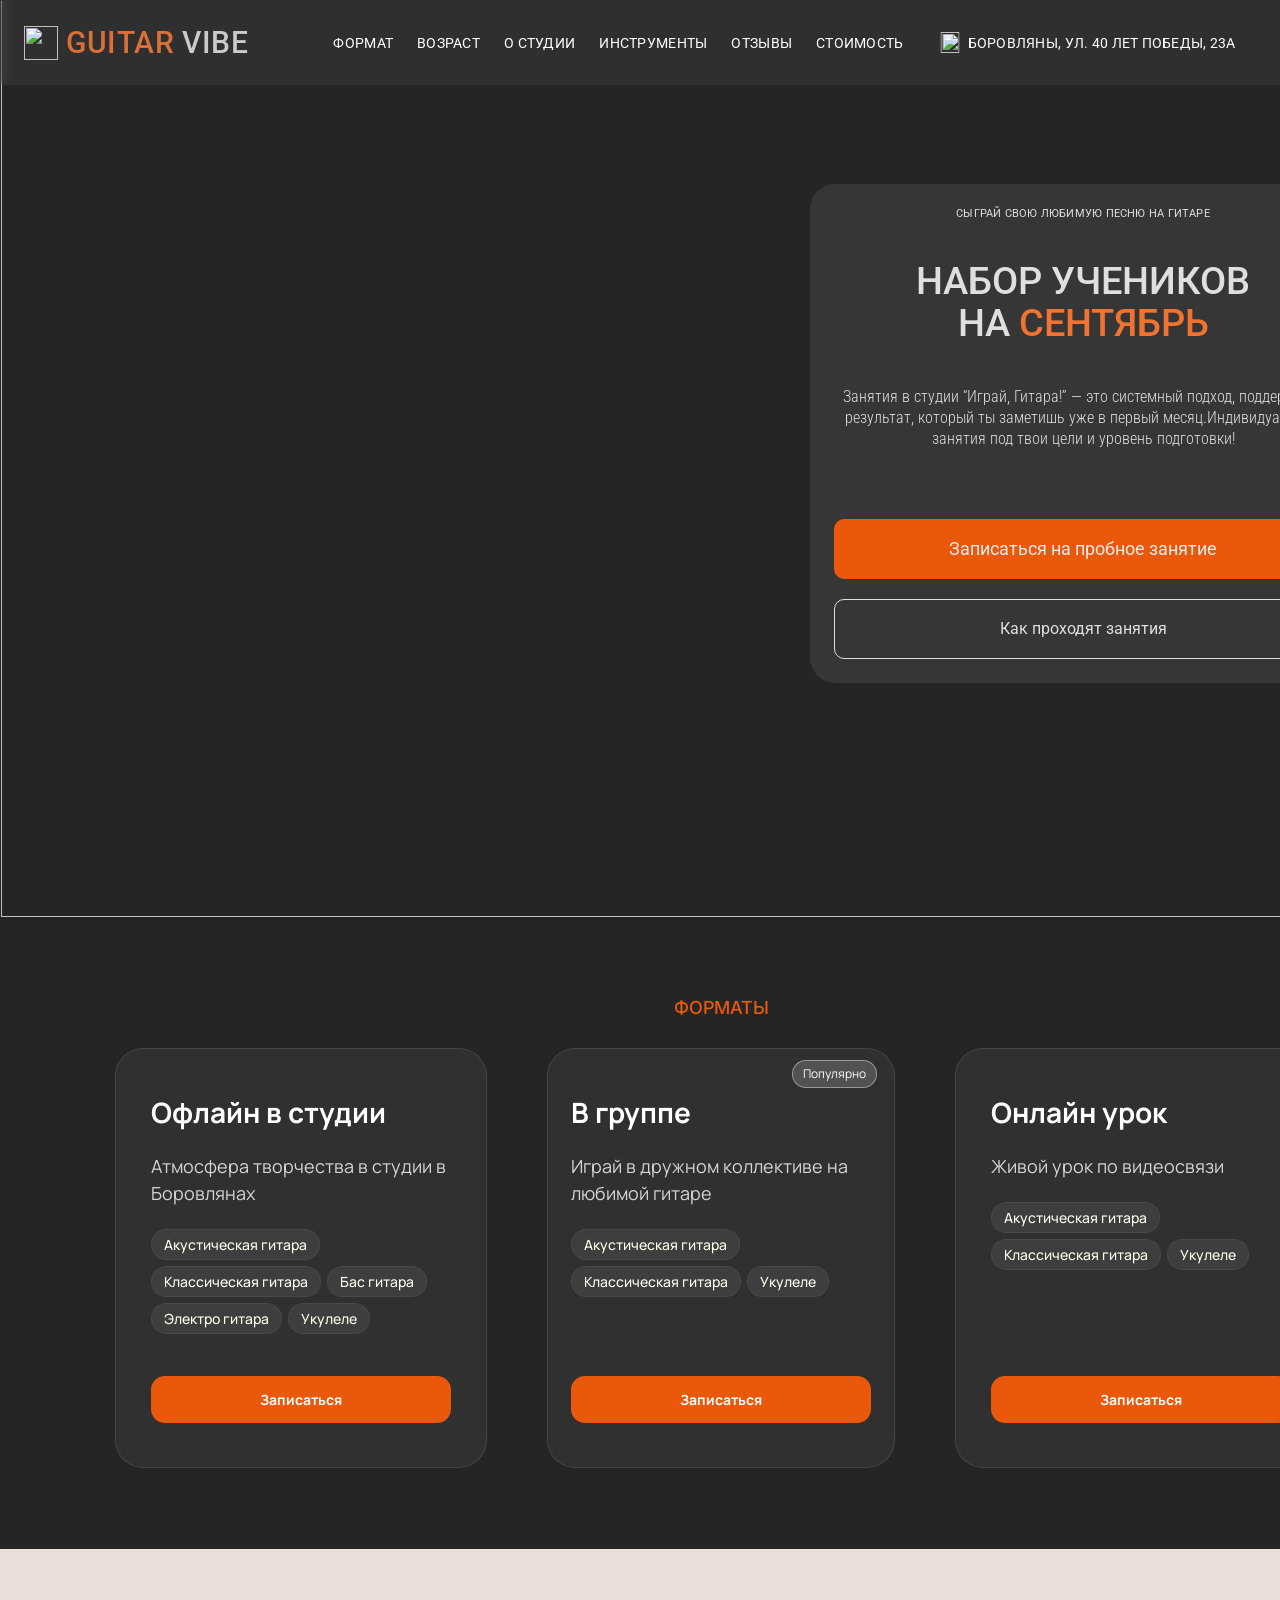
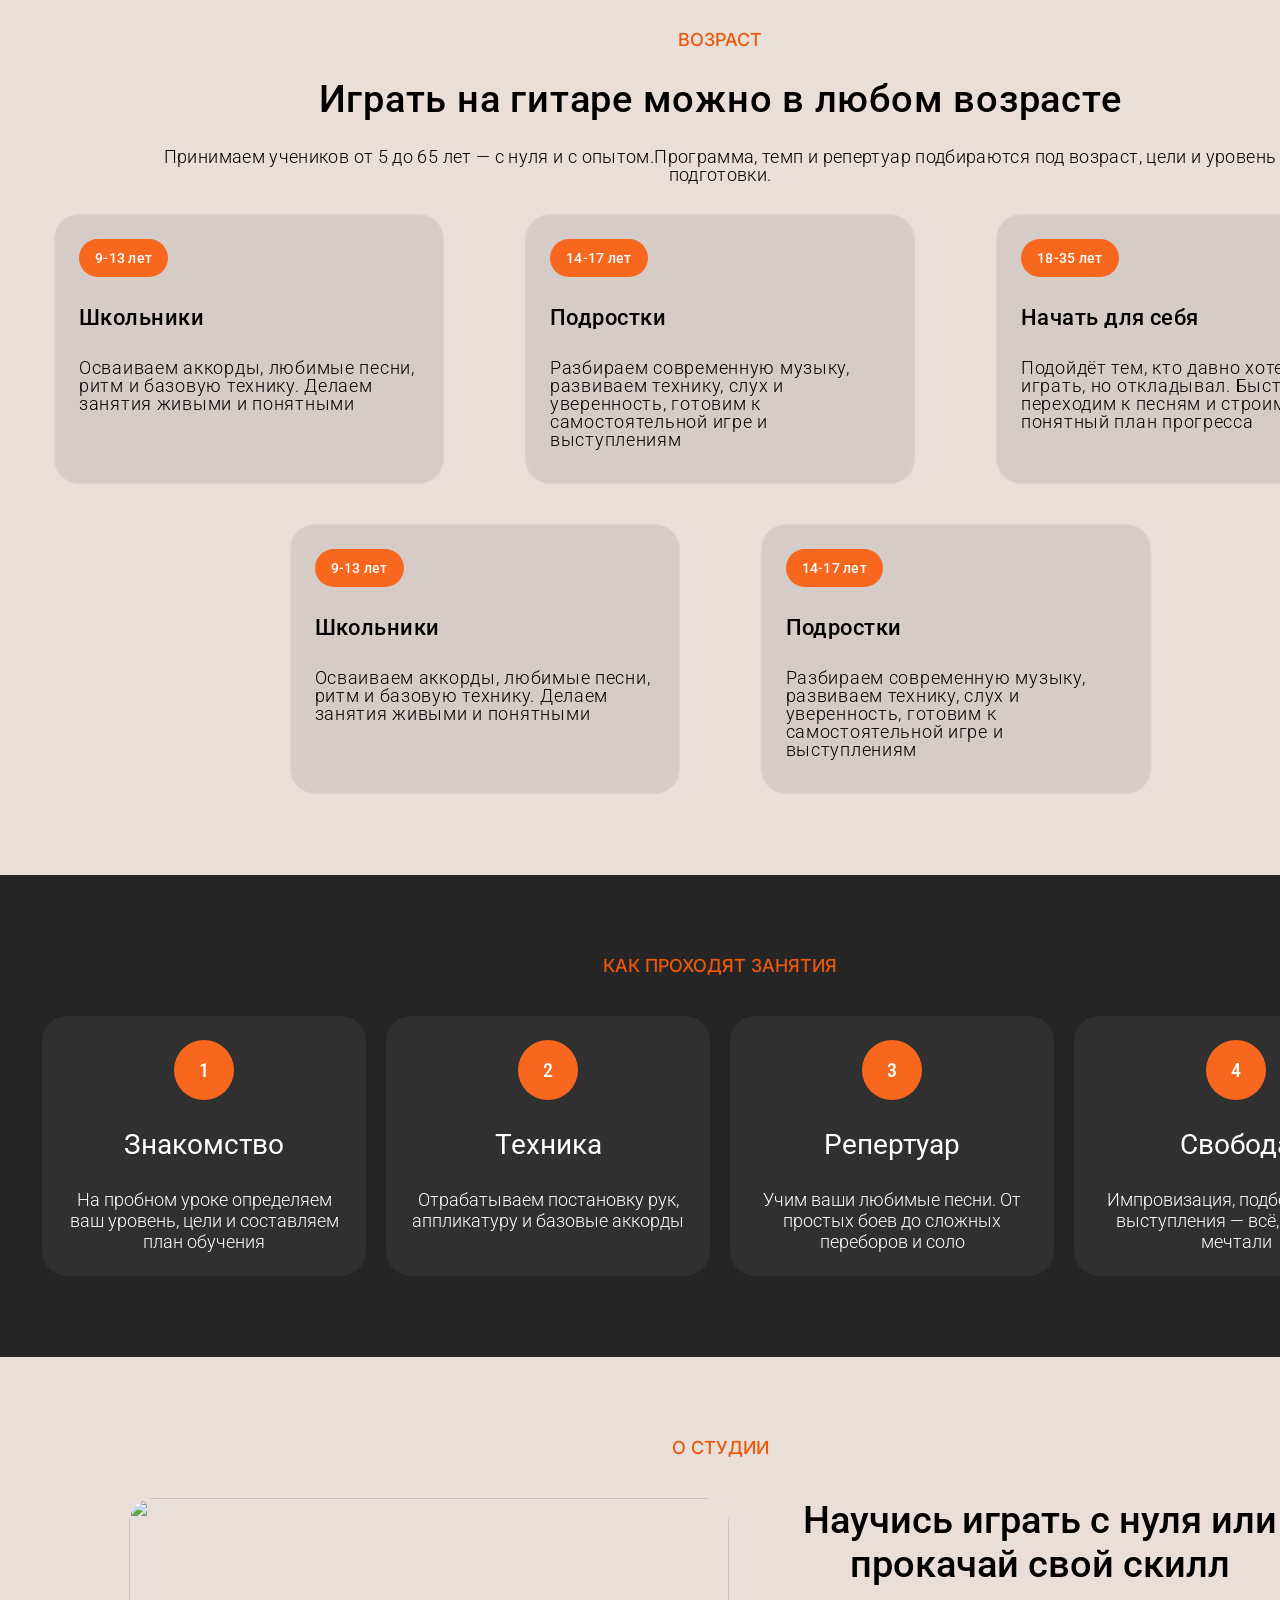
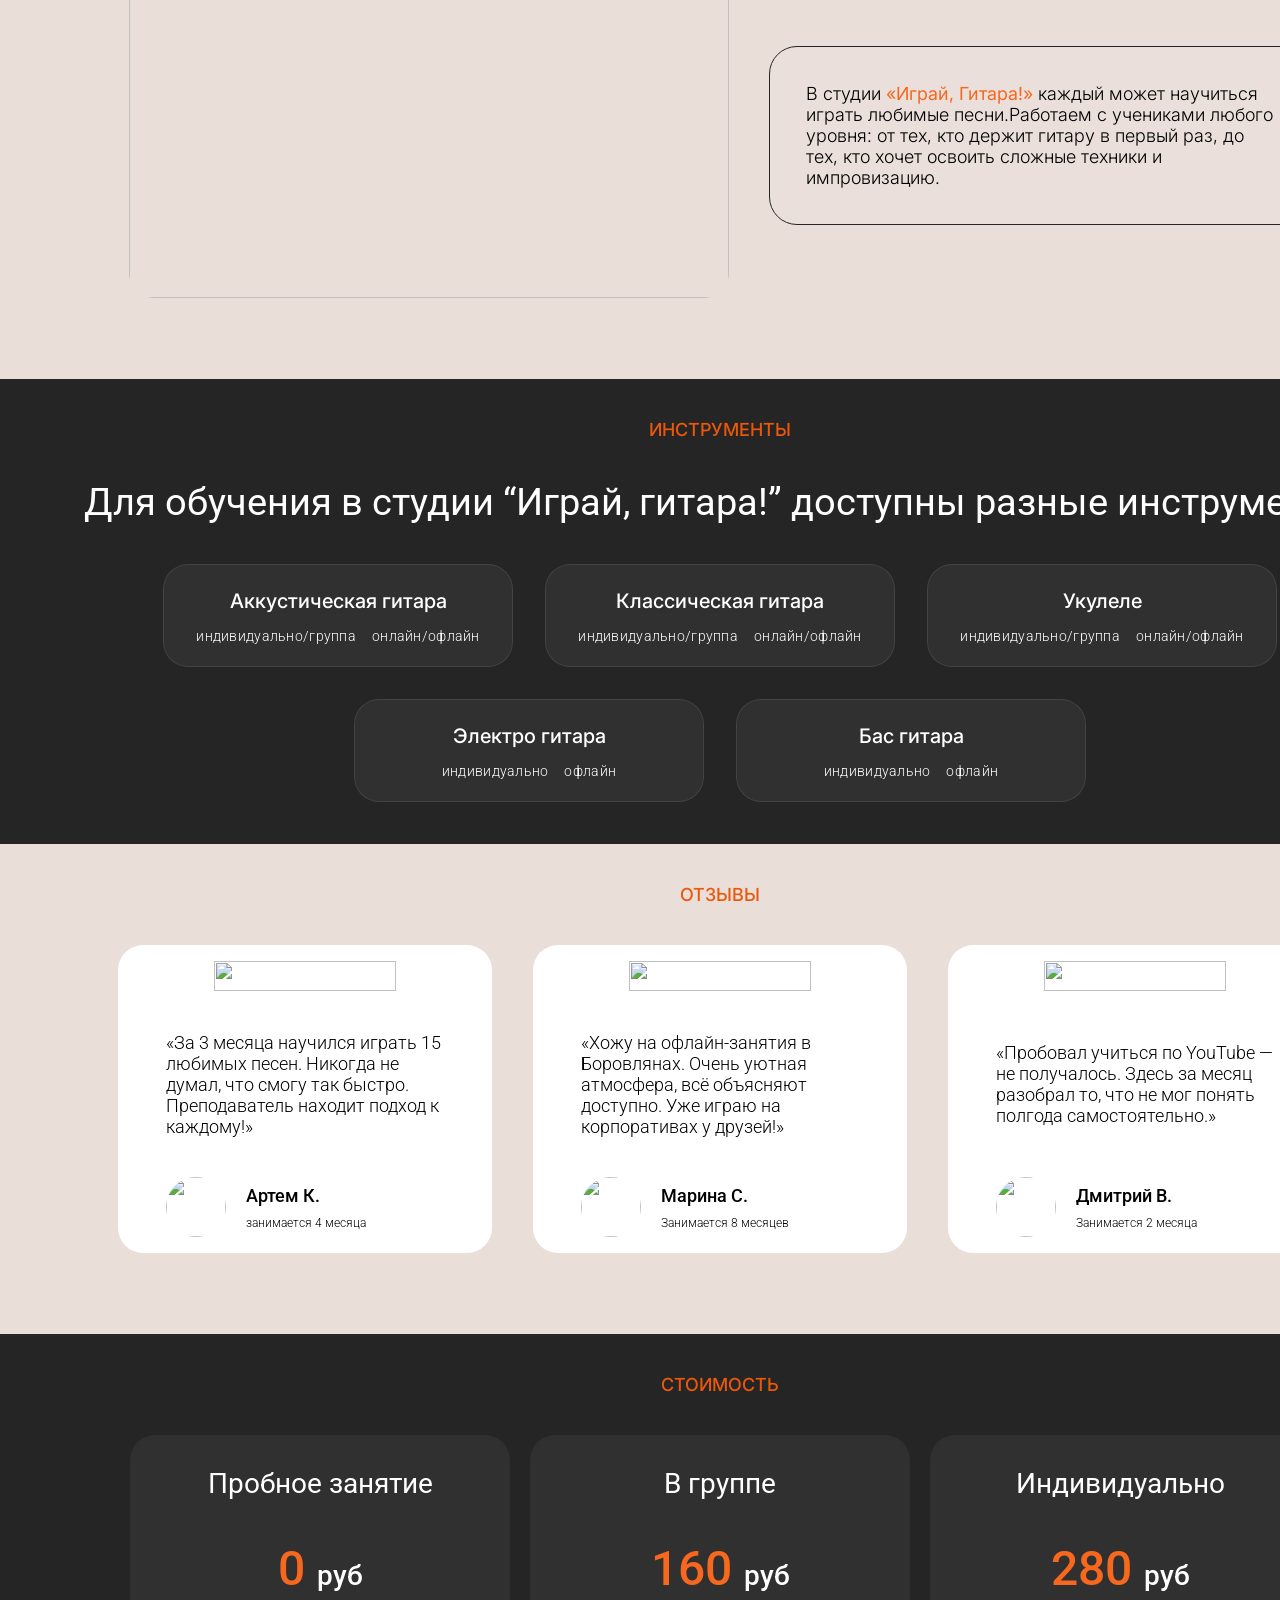
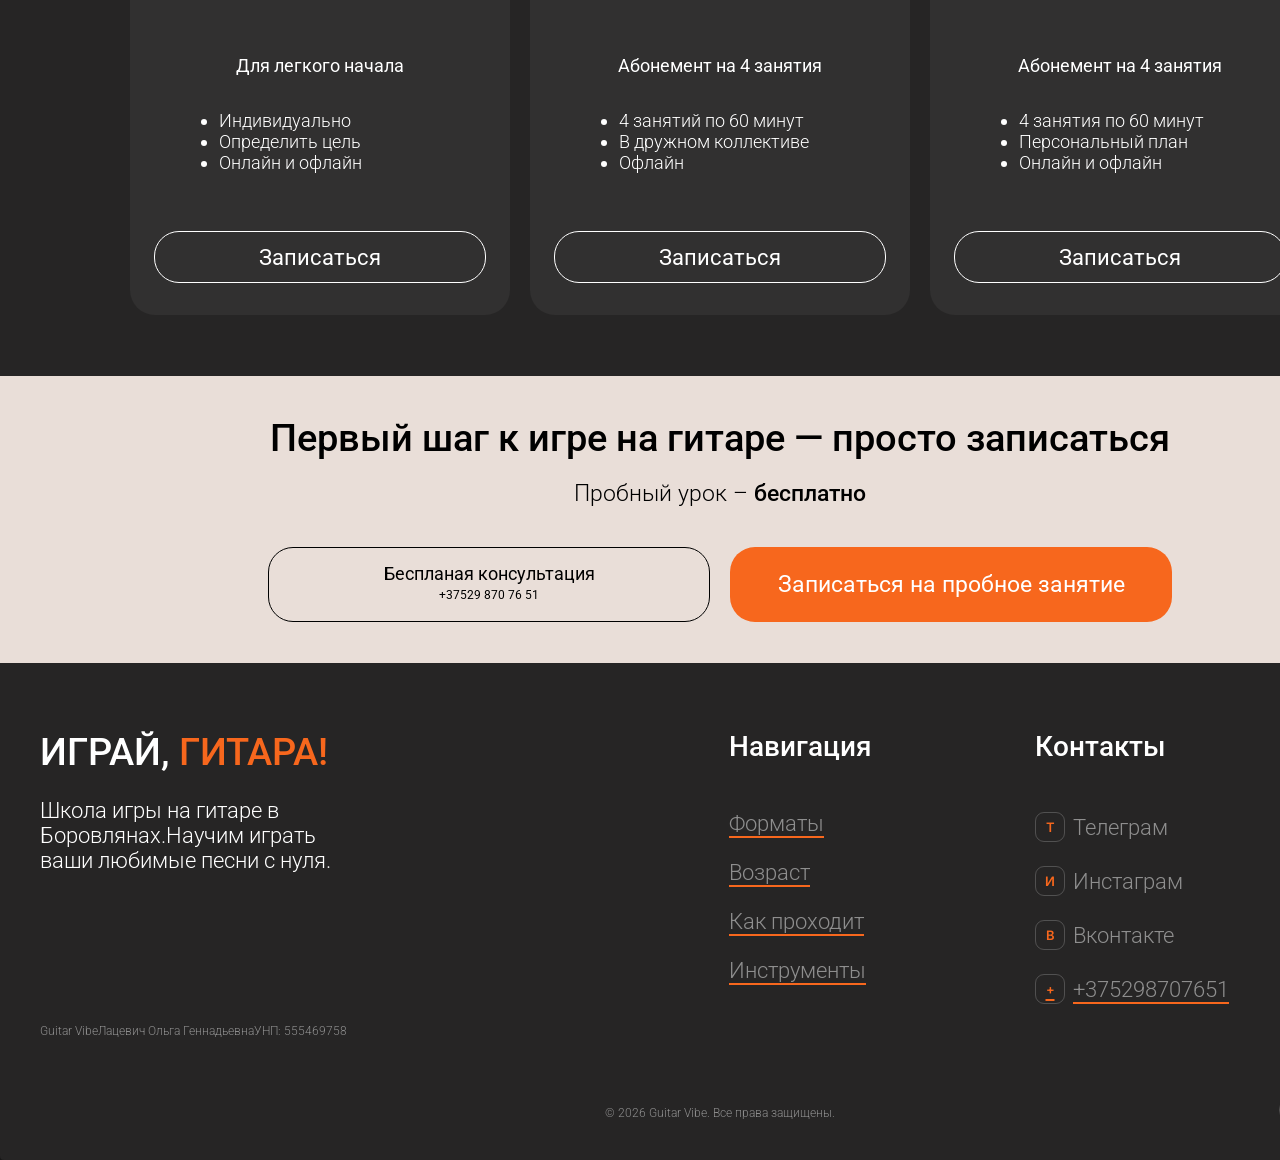
==== vibe-studio-figma-exact.html @ 1967360e "Polish footer links and group price spacing" ====
<!doctype html>
<html lang="ru">
<head>
<meta charset="utf-8">
<meta name="viewport" content="width=device-width, initial-scale=1, viewport-fit=cover">
<title>Guitar Vibe</title>
<link rel="icon" type="image/png" href="[data-uri]">
<link rel="preconnect" href="https://fonts.googleapis.com">
<link rel="preconnect" href="https://fonts.gstatic.com" crossorigin>
<link href="https://fonts.googleapis.com/css2?family=Inter:wght@300;400;500&family=Manrope:wght@400;500;600;700&family=Roboto+Condensed:wght@300;400;500&family=Roboto:wght@200;300;400;500;600&display=swap" rel="stylesheet">
<link rel="stylesheet" href="admin.css?v=20260815-3">
<style>
:root{--orange:#f7671d;--orange2:#ea580c;--dark:#262525;--card:#313030;--paper:#e9ded8;--muted:#8e8e8e;--ink:#000}
*{box-sizing:border-box}
html{scroll-behavior:smooth}
body{margin:0;background:#171717;color:#fff;font-family:Roboto,Arial,sans-serif;overflow-x:hidden}
button,input,select,textarea{font:inherit}
button{cursor:pointer}
a{color:inherit}
.site-header{position:fixed;z-index:1000;top:0;left:50%;width:min(1440px,100%);height:109px;transform:translateX(-50%);transition:transform .28s ease,background .28s ease;backdrop-filter:blur(5.95px);-webkit-backdrop-filter:blur(5.95px);background:rgba(38,37,37,.42)}
.site-header.is-hidden{transform:translate(-50%,-112%)}
.header-inner{height:109px;padding:20px 24px;display:flex;align-items:center;justify-content:space-between}
.brand-wrap{display:flex;align-items:center;flex:0 0 auto}
.header-logo{width:69px;height:69px;object-fit:cover;display:block}
.brand{font:500 30px/1 Roboto,sans-serif;letter-spacing:.6px;text-transform:uppercase;white-space:nowrap;color:#cdcdcd}
.brand .accent{color:#da7038}
.nav{display:flex;gap:24px;align-items:center;font:400 14px/1 Roboto,sans-serif;letter-spacing:.28px;text-transform:uppercase;white-space:nowrap}
.nav a{text-decoration:none;position:relative;padding:8px 0}
.nav a::after{content:"";position:absolute;left:0;bottom:1px;width:0;height:1px;background:var(--orange);transition:width .2s ease}
.nav a:hover::after{width:100%}
.addr{width:282px;height:45px;display:flex;gap:8px;align-items:center;color:#fdfdfd;flex:0 0 auto;transform:translateX(clamp(-40%,calc(591.5px - 50vw),0px))}
.addr img{width:19px;height:21.681px}
.addr-text{font:400 14px/1 Roboto,sans-serif;letter-spacing:.28px;text-transform:uppercase;line-height:1;white-space:nowrap}
.desktop-stage{position:relative;width:1440px;height:5756px;margin:0 auto;background:var(--dark);overflow:hidden;border-radius:4px}
.hero-image{position:absolute;left:1px;top:-43px;width:1440px;height:960px;object-fit:cover}
.hero-card{position:absolute;left:810px;top:184px;width:546px;height:499px;padding:24px;border-radius:25px;background:rgba(61,61,61,.77);backdrop-filter:blur(6.95px);-webkit-backdrop-filter:blur(6.95px);display:flex;flex-direction:column;gap:40px;align-items:center}
.hero-copy{width:498px;height:271px;display:flex;flex-direction:column;align-items:center;gap:40px;text-align:center;color:#e0dfdf}
.eyebrow{font:400 11px/1 Roboto,sans-serif;letter-spacing:.22px;text-transform:uppercase}
.hero-title{margin:0;width:498px;height:88px;font:500 38px/1.1 Roboto,sans-serif;text-transform:uppercase;display:flex;flex-direction:column;justify-content:center}
.hero-title .accent{color:#f07331}
.hero-desc{margin:0;width:498px;font:300 16px/1.3 'Roboto Condensed',sans-serif}
.hero-desc strong{font-weight:400}
.hero-actions{width:498px;height:140px;display:flex;flex-direction:column;gap:20px}
.btn-main,.btn-ghost,.small-main,.price-btn,.cta-primary,.cta-secondary,.form-next,.form-back,.choice{transition:transform .12s ease,filter .18s ease,background .18s ease,border-color .18s ease,box-shadow .18s ease}
.btn-main:hover,.small-main:hover,.cta-primary:hover,.form-next:hover{filter:brightness(1.09)}
.btn-main:active,.small-main:active,.cta-primary:active,.form-next:active,.price-btn:active,.cta-secondary:active,.form-back:active,.choice:active{transform:scale(.98)}
.btn-ghost:hover,.price-btn:hover,.cta-secondary:hover,.form-back:hover{background:rgba(255,255,255,.08)}
.btn-main{height:60px;border:0;border-radius:10px;background:#ea580c;color:#ebebeb;font:400 18px/1 Roboto,sans-serif;letter-spacing:1.44px}
.btn-ghost{height:60px;border:1px solid #e0dfdf;border-radius:10px;background:transparent;color:#e0dfdf;font:400 16px/1 Roboto,sans-serif;letter-spacing:1.28px}
.section-label{margin:0;color:#ea580c;font:500 18px/normal Inter,sans-serif;text-align:center}
.format{position:absolute;left:1px;top:917px;width:1440px;height:632px;padding:80px 0;display:flex;flex-direction:column;align-items:center;gap:30px}
.cards-row{height:420px;display:flex;gap:60px;align-items:center;justify-content:center}
.format-card{height:420px;border:1px solid rgba(255,255,255,.1);border-radius:28px;background:rgba(255,255,255,.05);backdrop-filter:blur(15px);-webkit-backdrop-filter:blur(15px);display:flex;flex-direction:column;align-items:center;justify-content:space-between;padding:44px 36px;width:372px;position:relative}
.format-card.group{width:348px;padding-left:24px;padding-right:24px}
.popular{background:rgba(255,255,255,.17);border-color:rgba(255,255,255,.4)}
.format-content{width:300px;display:flex;flex-direction:column;gap:22px}
.format-card h3{margin:0;width:300px;font:700 28px/normal Manrope,sans-serif}
.format-card .desc{margin:0;width:300px;font:400 18px/1.5 Manrope,sans-serif;color:rgba(255,255,255,.8)}
.tags{width:300px;display:flex;gap:6px;flex-wrap:wrap}
.tag{padding:5px 12px;border-radius:100px;border:1px solid rgba(255,255,255,.05);background:rgba(255,255,255,.07);font:500 14px/normal Manrope,sans-serif;color:#fffff0;white-space:nowrap}
.small-main{width:300px;height:47px;border:0;border-radius:14px;background:#ea580c;color:#fff;font:700 14px/normal Manrope,sans-serif}
.popular{position:absolute;top:11px;right:17px;padding:4px 10px;border:1px solid #fff;border-radius:25px;font:400 12px/1.5 Manrope,sans-serif}
.age{position:absolute;left:0;top:1549px;width:1440px;height:926px;padding:80px 129px;background:var(--paper);color:#000;display:flex;flex-direction:column;align-items:center;gap:30px}
.age-title{margin:0;width:1182px;font:500 38px/1 Roboto,sans-serif;letter-spacing:.76px;text-align:center}
.age-sub{margin:0;width:1182px;font:300 18px/1 Roboto,sans-serif;letter-spacing:.36px;text-align:center;line-height:18px}
.age-grid{width:1182px;height:580px;display:flex;flex-direction:column;gap:40px}
.age-row{display:flex;gap:81px;justify-content:center}
.age-card{width:340px;height:270px;padding:24px;border:1px solid #d8d4d4;border-radius:25px;background:rgba(49,48,48,.1);backdrop-filter:blur(6.35px);display:flex;flex-direction:column;gap:30px}
.age-badge{align-self:flex-start;padding:12px 16px;border-radius:25px;background:#f7671d;color:#fff;font:500 14px/1 Roboto,sans-serif;letter-spacing:.28px}
.age-card h3{margin:0;width:290px;font:500 22px/1 Roboto,sans-serif;letter-spacing:.44px}
.age-card p{margin:0;width:290px;font:300 18px/1 Roboto,sans-serif;letter-spacing:.72px}
.how{position:absolute;left:0;top:2475px;width:1440px;height:482px;padding:80px 0;display:flex;flex-direction:column;gap:40px;align-items:center}
.how-row{display:flex;gap:20px;justify-content:center}
.how-card{width:324px;height:260px;padding:24px 16px;border-radius:25px;background:#313030;display:flex;flex-direction:column;align-items:center;gap:28px;text-align:center}
.num{width:60px;height:60px;border-radius:50%;background:#f7671d;display:flex;align-items:center;justify-content:center;font:500 20px/1.3 'Roboto Condensed',sans-serif}
.how-card h3{margin:0;width:292px;font:400 28px/normal Roboto,sans-serif}
.how-card p{margin:0;width:292px;font:300 18px/normal Roboto,sans-serif}
.about{position:absolute;left:0;top:2957px;width:1440px;height:622px;padding:80px;background:var(--paper);color:#000;display:flex;flex-direction:column;gap:40px;align-items:center}
.about-inner{width:1182px;height:400px;display:flex;gap:40px}
.about-photo{width:600px;height:400px;border-radius:25px;object-fit:cover}
.about-right{width:542px;height:354px;display:flex;flex-direction:column;gap:60px;align-items:flex-end}
.about-title{margin:0;width:542px;font:500 38px/normal Roboto,sans-serif;text-align:center}
.about-card{width:542px;padding:36px;border:1px solid #262525;border-radius:28px;background:rgba(255,255,255,.05);backdrop-filter:blur(15px)}
.about-card p{margin:0;font:300 18px/normal Inter,sans-serif;line-height:normal}
.about-card .accent{color:#f7671d;font-weight:400}
.instruments{position:absolute;left:0;top:3579px;width:1440px;height:327px;padding:40px 0;display:flex;flex-direction:column;gap:40px;align-items:center}
.inst-title{margin:0;width:1440px;font:400 38px/normal Roboto,sans-serif;text-align:center}
.inst-row{display:flex;gap:40px}
.inst{height:100px;border-radius:25px;background:#313030;display:flex;align-items:center;justify-content:center;text-align:center;font:400 20px/normal Inter,sans-serif}
.inst.w210{width:210px} .inst.w240{width:240px}
.reviews{position:absolute;left:0;top:3906px;width:1440px;height:490px;padding:40px 118px 80px;background:var(--paper);color:#000;display:flex;flex-direction:column;gap:40px;align-items:center}
.review-row{display:flex;gap:41px}
.review{width:374px;height:308px;padding:16px 48px;border-radius:25px;background:#fff;display:flex;flex-direction:column;justify-content:space-between;align-items:center}
.stars{width:182px;height:30px}
.review-text{margin:0;width:278px;font:300 18px/normal Roboto,sans-serif}
.review-person{width:278px;height:60px;display:flex;gap:20px;align-items:center}
.review-person>img{width:60px;height:60px;border-radius:50%;object-fit:cover}
.review-person div{display:flex;flex-direction:column;gap:10px}
.review-person strong{font:500 18px/normal Roboto,sans-serif} .review-person small{font:300 12px/normal Roboto,sans-serif}
.pricing{position:absolute;left:0;top:4396px;width:1440px;height:622px;padding:40px 0;display:flex;flex-direction:column;gap:40px;align-items:center}
.price-row{width:1180px;display:flex;gap:20px}
.price-card{width:380px;height:480px;padding:32px 24px;border-radius:25px;background:#313030;display:flex;flex-direction:column;align-items:center;justify-content:space-between;text-align:center}
.price-top{width:332px;display:flex;flex-direction:column;gap:40px}
.price-card h3{margin:0;font:400 28px/normal Roboto,sans-serif}
.price{font:500 48px/normal Roboto,sans-serif;color:#f7671d} .price span{font-size:28px;color:#fff}
.price-mid{width:332px;display:flex;flex-direction:column;gap:34px;font-size:18px}
.price-mid>div{font-weight:400} .price-mid ul{margin:0 auto;padding-left:27px;width:257px;text-align:left;font-weight:300;line-height:normal}
.price-btn{width:332px;height:52px;border:1px solid #fff;border-radius:25px;background:transparent;color:#fff;font:400 22px/normal Roboto,sans-serif}
.cta{position:absolute;left:0;top:5038px;width:1440px;height:314px;padding:40px 136px;background:var(--paper);color:#000;display:flex;flex-direction:column;align-items:center}
.cta-inner{width:1168px;display:flex;flex-direction:column;gap:40px;align-items:center}
.cta-copy{width:1168px;text-align:center;display:flex;flex-direction:column;gap:20px}
.cta-copy h2{margin:0;font:500 38px/normal Roboto,sans-serif} .cta-copy p{margin:0;font:300 23px/normal Roboto,sans-serif}
.cta-copy strong{font-weight:500}
.cta-actions{display:flex;gap:20px}
.cta-secondary,.cta-primary{width:442px;height:75px;border-radius:25px;display:flex;align-items:center;justify-content:center;text-align:center}
.cta-secondary{border:1px solid #000;background:transparent;color:#000}
.cta-secondary .l1{font-size:18px;line-height:19px} .cta-secondary .l2{font-size:12px;line-height:19px}
.cta-primary{border:0;background:#f7671d;color:#fff;font:400 23px/normal Roboto,sans-serif}
.footer{position:absolute;left:0;top:5352px;width:1440px;height:404px;padding:40px;display:flex;flex-direction:column;gap:40px;align-items:center}
.footer-top{width:1360px;height:270px;display:flex;gap:376px;align-items:flex-start}
.footer-brand{width:313px;display:flex;flex-direction:column;gap:24px} .footer-brand h2{margin:0;font:500 38px/normal Roboto,sans-serif} .footer-brand h2 span{color:#f7671d} .footer-brand p{margin:0;font:300 22px/normal Roboto,sans-serif}
.footer-links{width:471px;display:flex;justify-content:space-between}
.footer-col{width:165px;display:flex;flex-direction:column;gap:49px} .footer-col:first-child{width:143px;gap:48px}
.footer-col h3{margin:0;font:500 28px/normal Roboto,sans-serif} .footer-list{display:flex;flex-direction:column;gap:24px;font:300 22px/normal Roboto,sans-serif;color:#8e8e8e}
.footer-list a{text-decoration-line:underline;text-decoration-color:#f7671d;text-decoration-thickness:2px;text-underline-offset:5px;text-decoration-skip-ink:auto} .social-link{display:flex;gap:8px;align-items:center} .social-link img{width:30px;height:30px}
.vk-icon{width:30px;height:30px;border-radius:9px;background:#1a76ff;display:grid;place-items:center} .vk-icon img{width:18px;height:12px}
.copy{margin:0;width:1360px;text-align:center;color:#8e8e8e;font:300 12px/normal Roboto,sans-serif}
/* reveal */
.lazy-reveal{opacity:0;transform:translateY(26px);transition:opacity .7s ease,transform .7s cubic-bezier(.2,.7,.2,1)} .lazy-reveal.is-visible{opacity:1;transform:none}
/* form */
.modal{position:fixed;z-index:2000;inset:0;background:rgba(0,0,0,.72);display:none;align-items:center;justify-content:center;padding:24px;overflow:auto}
.modal.open{display:flex}
.form-card{width:1000px;max-width:100%;background:var(--paper);color:#000;border-radius:25px;padding:40px 80px;position:relative;box-shadow:0 30px 90px rgba(0,0,0,.35);animation:formIn .32s ease}
@keyframes formIn{from{opacity:0;transform:translateY(16px) scale(.985)}to{opacity:1;transform:none}}
.form-close{position:absolute;right:20px;top:20px;width:40px;height:40px;border-radius:50%;border:1px solid #000;background:transparent;padding:10px;display:none;align-items:center;justify-content:center}
.form-close.show{display:flex} .form-close img{width:18.243px;height:18.242px}
.form-head{display:flex;flex-direction:column;gap:16px;margin-bottom:34px}
.form-head h2{margin:0;font:500 38px/normal Roboto,sans-serif}
.progress-track{width:100%;height:6px;border-radius:999px;background:rgba(0,0,0,.12);overflow:hidden}
.progress-fill{height:100%;width:20%;border-radius:inherit;background:var(--orange2);transition:width .28s ease}
.form-section{display:flex;flex-direction:column;gap:20px}
.form-section h3{margin:0;font:400 28px/normal Roboto,sans-serif} .form-section .sub{margin:0;font:300 18px/normal Roboto,sans-serif}
.choice-grid{display:grid;grid-template-columns:repeat(2,260px);gap:16px;justify-content:center;margin-top:20px}
.choice-grid.format-grid{gap:40px}
.choice{height:80px;border:1px solid #000;border-radius:25px;background:transparent;color:#000;padding:8px 24px;display:flex;flex-direction:column;gap:4px;align-items:center;justify-content:center}
.choice strong{font-size:18px;font-weight:500} .choice small{font-size:14px;font-weight:300} .choice .tiny{font-size:12px}
.choice:hover{background:rgba(234,88,12,.06)} .choice.selected{border:3px solid var(--orange2);background:rgba(189,128,128,.08)} .choice.invalid{box-shadow:0 0 0 2px #c90000}
.form-actions{display:flex;justify-content:space-between;align-items:center;margin-top:40px}
.form-next,.form-back{min-width:188px;height:61px;padding:0 60px;border-radius:25px;font:400 18px/normal Roboto,sans-serif}
.form-next{border:0;background:#ea580c;color:#fff} .form-back{border:1px solid #000;background:transparent;color:#000;min-width:135px;padding:0 40px}
.form-actions.only-next{justify-content:flex-end}
.contact-grid{width:724px;max-width:100%;margin:0 auto;display:grid;grid-template-columns:1fr 1fr;gap:24px}
.field{display:flex;flex-direction:column;gap:16px} .field.full{grid-column:1/-1} .field label{font:300 18px/normal Roboto,sans-serif} .req{color:#c90000}
.field input,.field select,.field textarea{width:100%;border:0;border-radius:25px;background:#d5ccc9;box-shadow:inset 0 1px 5px rgba(0,0,0,.25);outline:0;color:#000;font:300 18px/normal Roboto,sans-serif}
.field input,.field select{height:60px;padding:0 16px} .field textarea{height:70px;padding:22px 16px;resize:none}
.field input::placeholder,.field textarea::placeholder{color:#929292} .field select:invalid{color:#808080}
.field input.invalid,.field select.invalid{box-shadow:inset 0 1px 5px rgba(0,0,0,.25),0 0 0 2px #c90000}
.consent{display:flex;gap:20px;align-items:center;margin-top:40px;color:#4e4e4e;font:400 20px/normal Roboto,sans-serif;cursor:pointer}
.consent input{appearance:none;width:26px;height:26px;border:2px solid #111;background:transparent;flex:0 0 auto;position:relative}
.consent input:checked::after{content:"";position:absolute;width:12px;height:7px;border-left:3px solid #ea580c;border-bottom:3px solid #ea580c;transform:rotate(-45deg);left:5px;top:5px}
.consent.invalid{outline:2px solid #c90000;outline-offset:5px;border-radius:4px}
.success{text-align:center;display:flex;flex-direction:column;gap:34px;align-items:center} .success h2{margin:0;font:500 38px/normal Roboto,sans-serif} .success-data{display:grid;grid-template-columns:1fr 1fr;gap:100px;text-align:left;font:300 24px/normal Roboto,sans-serif} .success-data b{font-weight:400} .success-return{height:61px;padding:0 60px;border:0;border-radius:25px;background:#ea580c;color:#fff;font-size:18px}
.hidden{display:none!important}

/* Mobile layout from Figma node 75:2396 (430 × 4516) */
.mobile-stage-wrap{display:none}
.mobile-stage{display:none}
@media (max-width:767px){
  body{background:#262525;overflow-x:hidden}
  .site-header,.desktop-stage{display:none!important}
  .mobile-stage-wrap{display:block;position:relative;width:100%;height:4556px;background:#262525;overflow:hidden}
  .mobile-stage{display:block;position:absolute;left:50%;top:0;width:430px;height:4556px;margin-left:-215px;background:#262525;color:#fff;overflow:hidden;transform-origin:top center;transform:scale(var(--mobile-scale,1))}
  .m-hero-bg{position:absolute;left:0;top:0;width:431px;height:410px;overflow:hidden}
  .m-hero-bg img{position:absolute;top:0;left:-42.69%;width:142.67%;height:100%;max-width:none;object-fit:cover}
  .m-header{position:absolute;z-index:30;left:0;top:0;width:430px;height:70px;padding:20px 24px;border:.5px solid rgba(255,255,255,.06);background:rgba(230,230,230,.05);backdrop-filter:blur(3.75px);-webkit-backdrop-filter:blur(3.75px);display:flex;align-items:center;justify-content:space-between}
  .m-brand{display:flex;align-items:center;width:168px;height:30px}
  .m-brand img{width:30px;height:30px;object-fit:cover}
  .m-brand-text{font:500 18px/1 Roboto,sans-serif;letter-spacing:.36px;text-transform:uppercase;color:#cdcdcd;white-space:nowrap}
  .m-brand-text span{color:#da7038}
  .m-menu-btn{position:relative;z-index:58;width:61px;height:22px;border:0;padding:0;background:transparent;display:block}
  .m-menu-btn img{display:block;width:61px;height:21.681px}
  .m-map-link{position:absolute;z-index:59;right:56px;top:16px;width:32px;height:44px;border-radius:10px;outline-offset:2px}
  .m-map-link:focus-visible,.m-menu-btn:focus-visible{outline:3px solid #f7671d}
  .m-menu-panel{display:none;position:absolute;z-index:40;right:16px;top:62px;width:178px;padding:14px;border:1px solid rgba(255,255,255,.12);border-radius:16px;background:rgba(38,37,37,.96);backdrop-filter:blur(12px)}
  .m-menu-panel.open{display:flex;flex-direction:column;gap:12px}
  .m-menu-panel a{font:400 13px/1.2 Roboto,sans-serif;text-transform:uppercase;text-decoration:none;color:#fff}

  .m-hero-card{position:absolute;left:16px;top:223px;width:398px;height:165px;padding:24px;border:1px solid rgba(255,255,255,.06);border-radius:25px;background:rgba(255,255,255,.05);backdrop-filter:blur(3.5px);-webkit-backdrop-filter:blur(3.5px);display:flex;flex-direction:column;gap:26px;align-items:center}
  .m-hero-copy{width:348px;height:49px;display:flex;flex-direction:column;gap:24px;align-items:center;text-align:center;text-transform:uppercase;color:#e0dfdf}
  .m-hero-copy h1{margin:0;width:348px;height:16px;font:500 22px/1.1 Roboto,sans-serif;white-space:nowrap}
  .m-hero-copy h1 span{color:#f07331}
  .m-hero-copy p{margin:0;width:348px;height:9px;font:400 12px/1 Roboto,sans-serif;letter-spacing:.24px}
  .m-hero-card .m-main-btn{width:348px;height:40px;border:0;border-radius:10px;background:#ea580c;color:#ebebeb;font:300 16px/1 Roboto,sans-serif}

  .m-section-label{margin:0;width:100%;height:17px;color:#ea580c;font:500 14px/normal Inter,sans-serif;text-align:center;text-transform:uppercase}
  .m-formats{position:absolute;left:0;top:450px;width:430px;height:697px;padding:0 16px;display:flex;flex-direction:column;gap:24px;align-items:center}
  .m-format-list{width:398px;height:656px;display:flex;flex-direction:column;gap:16px}
  .m-format-card{position:relative;width:398px;height:208px;padding:24px 24px 12px;border:1px solid rgba(255,255,255,.1);border-radius:28px;background:rgba(255,255,255,.05);backdrop-filter:blur(15px);display:flex;flex-direction:column;gap:16px;align-items:center}
  .m-format-card h3{margin:0;width:350px;font:700 16px/normal Manrope,sans-serif}
  .m-format-card .m-desc{margin:0;width:350px;font:400 14px/1.5 Manrope,sans-serif;color:rgba(255,255,255,.8)}
  .m-format-bottom{width:350px;min-height:97px;display:flex;flex-direction:column;align-items:flex-end;gap:30px;padding-right:8px}
  .m-format-card.offline .m-format-bottom{gap:0;padding-right:0}
  .m-tags{width:100%;display:flex;flex-wrap:wrap;gap:6px;align-items:center}
  .m-tag{padding:5px 12px;border-radius:100px;border:1px solid rgba(255,255,255,.05);background:rgba(255,255,255,.07);font:500 10px/normal Manrope,sans-serif;color:#fffff0;white-space:nowrap}
  .m-card-btn{width:144px;height:43px;border:0;border-radius:14px;background:#ea580c;color:#fff;font:600 14px/normal Manrope,sans-serif}
  .m-popular{position:absolute;right:22px;top:15px;padding:4px 8px;border:.5px solid rgba(255,255,255,.56);border-radius:25px;background:rgba(255,255,255,.11);font:400 10px/1.5 Manrope,sans-serif}

  .m-about{position:absolute;left:0;top:1167px;width:430px;height:547px;padding:20px 0;background:#e9ded8;color:#000;display:flex;flex-direction:column;gap:24px;align-items:center}
  .m-about-inner{width:380px;height:466px;display:flex;flex-direction:column;gap:16px}
  .m-about-photo{width:380px;height:259px;border-radius:14.083px;object-fit:cover}
  .m-about-card{width:380px;height:191px;padding:36px;border:1px solid rgba(49,48,48,.11);border-radius:28px;background:rgba(49,48,48,.1);backdrop-filter:blur(15px);display:flex;align-items:center}
  .m-about-card p{margin:0;width:308px;font:300 14px/normal Inter,sans-serif;color:#000}
  .m-about-card .accent{color:#f7671d;font-weight:400}

  .m-how{position:absolute;left:17px;top:1734px;width:396px;height:501px;padding:20px 0;display:flex;flex-direction:column;gap:24px;align-items:center}
  .m-how-list{width:396px;height:420px;display:flex;flex-direction:column;gap:16px}
  .m-how-card{width:396px;height:93px;padding:16px;border-radius:25px;background:#313030;display:flex;gap:20px;align-items:center}
  .m-how-num{width:60px;height:60px;flex:0 0 60px;border-radius:50%;background:#f7671d;display:grid;place-items:center;font:500 20px/1.3 'Roboto Condensed',sans-serif}
  .m-how-copy{width:284px;height:61px;display:flex;flex-direction:column;gap:8px;align-items:flex-start}
  .m-how-copy h3{margin:0;font:400 18px/normal Roboto,sans-serif}
  .m-how-copy p{margin:0;width:284px;font:300 14px/normal Roboto,sans-serif}

  .m-instruments{position:absolute;left:0;top:2255px;width:430px;height:485px;padding:20px 0;background:#e9ded8;color:#000;display:flex;flex-direction:column;gap:24px;align-items:flex-start}
  .m-inst-list{width:430px;height:404px;padding:0 16px;display:flex;flex-direction:column;gap:16px}
  .m-inst{width:398px;height:68px;padding:6px 16px;border:.5px solid rgba(0,0,0,.09);border-radius:25px;background:rgba(49,48,48,.1);backdrop-filter:blur(6.25px);display:flex;align-items:center;justify-content:space-between;overflow:hidden}
  .m-inst-name{font:400 14px/normal Inter,sans-serif;color:#000}
  .m-badges{display:flex;flex-wrap:wrap;gap:4px;align-items:center;justify-content:flex-end;width:152px}
  .m-badges.narrow{width:92px;align-content:flex-end}
  .m-badge{height:27px;padding:8px;border:.5px solid #f7671d;border-radius:25px;display:flex;align-items:center;justify-content:center;font:300 10px/1 Roboto,sans-serif;letter-spacing:.2px;color:#000;white-space:nowrap}

  .m-reviews{position:absolute;left:0;top:2760px;width:430px;height:669px;padding:20px 16px;display:flex;flex-direction:column;gap:24px;align-items:center}
  .m-review-list{width:398px;height:588px;display:flex;flex-direction:column;gap:16px}
  .m-review{width:398px;min-height:180px;padding:20px 8px;border-radius:25px;background:#313030;display:flex;gap:16px;align-items:center;justify-content:center}
  .m-review.tall{min-height:196px}
  .m-review-person{display:flex;gap:16px;align-items:center;flex:0 0 auto}
  .m-review-person>img{width:60px;height:60px;border-radius:50%;object-fit:cover}
  .m-review-person .person-copy{display:flex;flex-direction:column;gap:4px;white-space:nowrap}
  .m-review-person strong{font:500 14px/normal Roboto,sans-serif;color:#fff}
  .m-review-person small{font:300 12px/normal Roboto,sans-serif;color:#bbb}
  .m-review-copy{flex:1;display:flex;flex-direction:column;gap:24px;align-items:center}
  .m-stars{display:flex;gap:8px;width:100%}
  .m-stars img{width:20px;height:20px}
  .m-review-copy p{margin:0;width:100%;font:300 14px/normal Roboto,sans-serif;color:#fff}

  .m-pricing{position:absolute;left:0;top:3449px;width:430px;height:661px;padding:20px 0;background:#e9ded8;color:#000;display:flex;flex-direction:column;gap:20px;align-items:center}
  .m-price-grid{width:430px;height:584px;padding:0 16px;display:grid;grid-template-columns:191px 191px;grid-template-rows:284px 284px;gap:16px}
  .m-price-card{width:191px;height:284px;padding:24px 16px;border-radius:25px;background:rgba(49,48,48,.1);display:flex;flex-direction:column;align-items:center;justify-content:space-between;text-align:center}
  .m-price-card.individual,.m-price-card.group{padding:32px 24px}
  .m-price-title{width:159px;display:flex;flex-direction:column;gap:24px;align-items:center}
  .m-price-card.individual .m-price-title,.m-price-card.group .m-price-title{width:143px}
  .m-price-card h3{margin:0;width:100%;font:400 18px/normal Roboto,sans-serif}
  .m-price-sub{width:100%;font:200 14px/normal Roboto,sans-serif}
  .m-price-bottom{width:159px;display:flex;flex-direction:column;gap:32px;align-items:center}
  .m-price-card.individual .m-price-bottom,.m-price-card.group .m-price-bottom{width:143px;gap:24px}
  .m-price{font:500 38px/normal Roboto,sans-serif;color:#f7671d}.m-price span{font-size:18px;color:#000}
  .m-price-btn{width:100%;height:45px;border:1px solid #000;border-radius:25px;background:transparent;color:#000;font:400 16px/normal Roboto,sans-serif}

  .m-cta{position:absolute;left:16px;top:4130px;width:398px;height:135px;display:flex;flex-direction:column;gap:24px;align-items:center}
  .m-cta-copy{width:398px;height:49px;display:flex;flex-direction:column;gap:16px;text-align:center;color:#fff}
  .m-cta-copy h2{margin:0;font:500 16px/normal Roboto,sans-serif}
  .m-cta-copy p{margin:0;font:300 12px/normal Roboto,sans-serif}.m-cta-copy strong{font-weight:500}
  .m-cta-actions{width:398px;height:62px;display:flex;gap:24px}
  .m-consult{width:140px;height:62px;border:1px solid #fff;border-radius:25px;background:transparent;color:#fff;font:300 14px/normal Roboto,sans-serif;padding:6px 12px}
  .m-cta-primary{width:234px;height:62px;border:0;border-radius:25px;background:#f7671d;color:#fff;font:300 16px/normal Roboto,sans-serif;padding:12px 24px}

  .m-footer{position:absolute;left:0;top:4305px;width:430px;height:211px;padding:20px 12px;background:#e9ded8;color:#000;display:flex;flex-direction:column;gap:24px;align-items:flex-start}
  .m-footer-top{width:406px;height:138px;display:flex;gap:40px;align-items:flex-start}
  .m-footer-brand{width:129px;height:91px;display:flex;flex-direction:column;gap:24px}
  .m-footer-brand h2{margin:0;font:500 16px/normal Roboto,sans-serif}.m-footer-brand h2 span{color:#f7671d}
  .m-footer-brand p{margin:0;font:300 10px/normal Roboto,sans-serif}
  .m-footer-links{width:237px;display:flex;gap:24px;align-items:center;justify-content:center}
  .m-footer-col{display:flex;flex-direction:column;gap:24px;align-items:flex-start}
  .m-footer-col.navcol{width:92px}.m-footer-col.contactcol{width:89px}
  .m-footer-col h3{margin:0;font:500 14px/normal Roboto,sans-serif}
  .m-footer-list{display:flex;flex-direction:column;gap:8px;font:300 12px/normal Roboto,sans-serif;color:#8e8e8e;white-space:nowrap}
  .m-footer-list a{color:#8e8e8e;text-decoration-line:underline;text-decoration-color:#f7671d;text-decoration-thickness:1px;text-underline-offset:3px;text-decoration-skip-ink:auto}
  .m-social{display:flex;gap:8px;align-items:center}.m-social img{width:20px;height:20px}.m-vk{width:20px;height:20px;border-radius:6px;background:#1a76ff;display:grid;place-items:center}.m-vk img{width:12px;height:8px}
  .m-copy{margin:0;width:406px;text-align:center;font:300 8px/normal Roboto,sans-serif;color:#000}

  /* Mobile form: responsive without changing desktop form rules */
  .modal{padding:16px;align-items:center;justify-content:center}
  .form-card{width:398px;max-width:calc(100vw - 32px);max-height:calc(100dvh - 32px);overflow:auto;padding:24px 20px;border-radius:25px}
  .form-close{right:14px;top:14px;width:36px;height:36px;padding:8px}
  .form-head{gap:12px;margin-bottom:24px}.form-head h2{font-size:24px}.step-indicator{font-size:20px}
  .form-section{gap:14px}.form-section h3{font-size:20px}.form-section .sub{font-size:14px;line-height:1.35}
  .choice-grid,.choice-grid.format-grid{grid-template-columns:repeat(2,minmax(0,1fr));gap:10px;margin-top:12px;width:100%}
  .choice{height:68px;padding:8px 10px}.choice strong{font-size:15px}.choice small{font-size:11px}
  .form-actions{margin-top:24px;gap:12px}.form-next,.form-back{height:52px;min-width:0;padding:0 24px;font-size:16px}.form-next{min-width:148px}.form-back{min-width:112px}
  .contact-grid{width:100%;grid-template-columns:1fr;gap:14px}.field.full{grid-column:auto}.field{gap:8px}.field label{font-size:14px}
  .field input,.field select,.field textarea{font-size:15px}.field input,.field select{height:52px}.field textarea{height:64px;padding:18px 14px}
  .consent{gap:12px;margin-top:20px;font-size:14px;align-items:flex-start}.consent input{width:24px;height:24px}
  .success{gap:22px}.success h2{font-size:26px!important;gap:12px!important}.success h2 img{width:34px!important;height:34px!important}.success-data{grid-template-columns:1fr;gap:10px;font-size:16px}.success-return{height:52px;padding:0 28px;font-size:16px}
}


/* === Current Figma sync: desktop 2:18 (1440 × 5894) === */
.desktop-stage{height:5894px}
.section-label{text-transform:uppercase}
.btn-main,.btn-ghost{letter-spacing:0}
.cards-row{gap:60px}
.format-card.group{width:348px;padding-left:24px;padding-right:24px}
.popular{background:rgba(255,255,255,.17);border-color:rgba(255,255,255,.4)}
.age-card{width:390px}
.age-card h3,.age-card p{width:340px}
.instruments{top:3579px;height:465px}
.inst-title{width:1440px}
.inst-grid{width:1114px;height:238px;display:flex;flex-wrap:wrap;gap:32px;justify-content:center;align-content:flex-start}
.inst-card{width:350px;height:103px;padding:24px 32px;border:.5px solid rgba(255,255,255,.09);border-radius:25px;background:#313030;backdrop-filter:blur(6.25px);display:flex;flex-direction:column;gap:16px;align-items:center;justify-content:center;color:#fff;white-space:nowrap}
.inst-card strong{font:500 20px/normal Inter,sans-serif}
.inst-card>div{display:flex;gap:16px;align-items:center;justify-content:center;font:300 14px/1 Roboto,sans-serif;letter-spacing:.28px}
.reviews{top:4044px}
.pricing{top:4534px}
.cta{top:5176px;height:287px}
.footer{top:5490px}
.step-indicator{font:300 28px/normal Roboto,sans-serif}
.progress-track,.progress-fill{display:none!important}


/* Exact application frames from current Figma */
.form-card{padding:40px 80px}
#formContent{width:100%;height:100%;display:flex;flex-direction:column;gap:40px}
.form-card[data-screen="format"]{height:505px}
.form-card[data-screen="mode"]{height:470px}
.form-card[data-screen="time"]{height:607px}
.form-card[data-screen="instrument"]{height:703px}
.form-card[data-screen="contact"]{height:856px}
.form-card[data-screen="success"]{height:327px}
.form-head{margin:0;gap:16px}
.form-question{display:flex;flex-direction:column;gap:20px;width:100%}
.form-question.format-question{gap:16px}
.form-question h3{margin:0;font:400 28px/normal Roboto,sans-serif}
.form-question .sub{margin:0;font:300 18px/normal Roboto,sans-serif}
.choice-grid,.choice-grid.format-grid{margin:0}
.form-actions{margin:0;margin-top:auto}
.form-back{height:63px}
.form-next{height:61px}
.consent{margin:0}
.success{width:100%;height:247px;gap:60px}
.success-top{display:flex;flex-direction:column;gap:24px;align-items:center;width:100%}
.success h2{display:flex;align-items:center;gap:24px;margin:0}

/* === Current Figma sync: mobile 74:2126 (430 × 4556) === */
@media (max-width:767px){
  .mobile-stage-wrap,.mobile-stage{height:4556px}
  .m-menu-panel{display:none;position:absolute;z-index:60;right:0;top:0;width:154px;height:385px;padding:44px 24px 20px 12px;border:.5px solid rgba(255,255,255,.06);border-radius:0;background:rgba(0,0,0,.04);backdrop-filter:blur(13.95px);-webkit-backdrop-filter:blur(13.95px);flex-direction:column;gap:40px;align-items:flex-end;justify-content:center}
  .m-menu-panel.open{display:flex}
  .m-menu-panel a{width:117px;padding:0;font:500 14px/1 Roboto,sans-serif;letter-spacing:.28px;text-align:left;text-transform:uppercase;color:#fff}
  .m-menu-close{position:absolute;right:24px;top:30px;width:18px;height:24px;border:0;background:transparent;padding:0;display:flex;align-items:center;justify-content:center}
  .m-menu-close img{width:18px;height:12px}

  .m-formats{top:410px;height:757px;padding:40px 16px 20px;background:#e9ded8;color:#000}
  .m-format-card{border-color:rgba(0,0,0,.1);background:rgba(0,0,0,.05);color:#000}
  .m-format-card .m-desc{color:rgba(0,0,0,.8)}
  .m-tag{border-color:rgba(0,0,0,.05);background:rgba(0,0,0,.07);color:#000}
  .m-popular{border-color:rgba(0,0,0,.56);background:rgba(0,0,0,.11);color:#000}
  .m-about{top:1187px;background:transparent;color:#fff}
  .m-about-card{border-color:#313030;background:#313030}
  .m-about-card p{color:#fff}
  .m-about-card .accent{color:#ea580c}
  .m-how{left:0;top:1754px;width:430px;padding:20px 16px;background:#e9ded8;color:#000}
  .m-how-list{width:398px}
  .m-how-card{width:398px;background:rgba(49,48,48,.1);color:#000}
  .m-how-num{background:#ea580c;color:#fff;font-weight:400}
  .m-how-copy{width:286px}.m-how-copy p{width:286px}
  .m-instruments{top:2275px;background:transparent;color:#fff;align-items:center}
  .m-inst-list{width:430px;padding:0 var(--mobile-card-gutter,16px);align-items:center}
  .m-inst{width:100%;height:68px;padding:6px 16px;border-color:rgba(255,255,255,.09);background:#313030;display:flex;flex-direction:column;gap:16px;justify-content:center;align-items:center;color:#fff}
  .m-inst strong{font:500 14px/normal Inter,sans-serif}
  .m-inst>div{display:flex;gap:16px;align-items:center;justify-content:center;font:300 10px/1 Roboto,sans-serif;letter-spacing:.2px;color:#fff;white-space:nowrap}
  .m-reviews{top:2780px;background:#e9ded8;color:#000}
  .m-review{background:rgba(49,48,48,.1)}
  .m-review-person strong{color:#000}.m-review-person small{color:#414141}.m-review-copy p{color:#000}
  .m-pricing{top:3469px;background:transparent;color:#fff}
  .m-price-card{background:#313030;color:#fff}
  .m-price-card h3,.m-price-sub{color:#fff}
  .m-price span{color:#fff}
  .m-price-btn{border-color:#fff;color:#fff}
  .m-cta{left:0;top:4150px;width:430px;height:175px;padding:20px 16px;background:#e9ded8}
  .m-cta-copy{width:398px;color:#000}
  .m-consult{border-color:#000;color:#000}
  .m-footer{top:4345px;height:191px;background:#262525;color:#fff}
  .m-footer-top{height:118px}
  .m-footer-links{align-items:flex-start}
  .m-footer-col.navcol{height:118px}.m-footer-col.contactcol{height:118px}
  .m-footer-list{font-size:10px;color:#b9b9b9}.m-footer-list a{color:#b9b9b9}
  .m-social img{width:14px;height:14px}.m-vk{width:14px;height:14px;border-radius:5px}.m-vk img{width:9px;height:6px}
  .m-copy{color:#fff}
  .form-card[data-screen]{height:auto;min-height:0}
  #formContent{height:auto;gap:24px}
  .form-question{gap:10px}.form-question.format-question{gap:10px}.form-question h3{font-size:20px}.form-question .sub{font-size:14px;line-height:1.35}
  .consent{margin:0}
  .success{height:auto;gap:22px}.success-top{gap:14px}
  .form-head .step-indicator{font-size:20px}
}


/* === Exact mobile application frames from current Figma (365px) === */
@media (max-width:767px){
  .modal{padding:8px;align-items:center;justify-content:center;overflow:auto}
  .form-card{width:365px;max-width:calc(100vw - 16px);max-height:calc(100dvh - 16px);padding:40px 24px 24px;border-radius:25px;overflow:auto;background:#e9ded8;color:#000;box-shadow:0 24px 70px rgba(0,0,0,.38)}
  .form-card[data-screen="format"],.form-card[data-screen="mode"]{height:312px}
  .form-card[data-screen="time"]{height:460px}
  .form-card[data-screen="instrument"]{height:572px}
  .form-card[data-screen="contact"]{height:636px;padding-top:64px}
  .form-card[data-screen="success"]{height:288px;padding-top:40px}
  #formContent{width:100%;height:100%;display:flex;flex-direction:column;gap:32px}
  .form-close{display:none;position:absolute;right:17px;top:12px;width:14px;height:14px;padding:0;border:0;border-radius:0;background:transparent;align-items:center;justify-content:center}
  .form-close.show{display:flex}.form-close img{width:14px;height:14px}
  .mform-head{width:317px;height:21px;display:flex;align-items:flex-start;justify-content:space-between;line-height:normal;white-space:nowrap}
  .mform-head h2{margin:0;font:500 18px/normal Roboto,sans-serif;color:#7b7878}
  .mform-step{font:300 14px/normal Roboto,sans-serif;color:#000}.form-card[data-screen="format"] .mform-step{color:#7b7878}
  .mform-title{width:317px;min-height:21px;margin:0;font:500 18px/normal Roboto,sans-serif;text-align:center;color:#000}
  .mform-contact-title{width:317px;height:45px;display:flex;flex-direction:column;gap:8px;text-align:center;color:#000}
  .mform-contact-title h3{margin:0;font:500 18px/normal Roboto,sans-serif}.mform-contact-title p{margin:0;font:300 14px/normal Roboto,sans-serif}
  .mform-format-row,.mform-mode-row{width:317px;height:60px;display:flex;gap:40px;align-items:center;justify-content:center}
  .mform-choice{border:1px solid #000;background:transparent;color:#000;border-radius:25px;cursor:pointer;transition:background .16s ease,transform .12s ease,border-color .16s ease}
  .mform-choice:hover{background:rgba(234,88,12,.08)}.mform-choice:active{transform:scale(.98)}.mform-choice.selected{border-color:#ea580c;background:rgba(234,88,12,.12)}.mform-choice.invalid{outline:2px solid #c90000;outline-offset:2px}
  .mform-format-row .mform-choice{width:130px;height:60px;padding:12px;display:flex;flex-direction:column;gap:4px;align-items:center;justify-content:center}
  .mform-format-row strong{font:400 16px/normal Roboto,sans-serif}.mform-format-row small{font:300 10px/normal Roboto,sans-serif;color:#767676}
  .mform-mode-row .mform-choice{width:140px;height:60px;padding:12px;display:flex;align-items:center;justify-content:center;font:400 16px/normal Roboto,sans-serif;white-space:nowrap}
  .mform-list{width:317px;display:flex;flex-direction:column;gap:16px;align-items:center;justify-content:flex-start}
  .mform-list.time{height:208px}.mform-list.instrument{height:320px}
  .mform-list .mform-choice{width:317px;height:40px;padding:12px;display:flex;align-items:center;justify-content:space-between;text-align:left}
  .mform-list .mform-choice strong{font:400 16px/normal Roboto,sans-serif}.mform-list .mform-choice small{font:300 10px/normal Roboto,sans-serif;color:#767676}
  .mform-actions{width:317px;height:50px;margin-top:auto;display:flex;align-items:flex-start;justify-content:space-between}
  .mform-actions.single{justify-content:flex-end}
  .mform-back,.mform-next,.mform-return{height:50px;border-radius:25px;font:400 14px/normal Roboto,sans-serif;cursor:pointer;transition:transform .12s ease,filter .16s ease}
  .mform-back{width:100px;border:1px solid #7b7878;background:transparent;color:#7b7878}.mform-next{width:120px;border:0;background:#ea580c;color:#fff}.mform-back:hover{background:rgba(0,0,0,.03)}.mform-next:hover,.mform-return:hover{filter:brightness(1.07)}.mform-back:active,.mform-next:active,.mform-return:active{transform:scale(.98)}
  .mform-fields{width:317px;height:336px;display:flex;flex-direction:column;gap:16px;align-items:flex-start}
  .mfield{width:317px;height:72px;display:flex;flex-direction:column;gap:8px;align-items:flex-start}.mfield label{font:300 14px/normal Roboto,sans-serif;color:#000}.mfield .req{color:#c90000}
  .mfield input,.mfield select,.mfield textarea{width:317px;height:48px;border:0;border-radius:25px;background:#d5ccc9;box-shadow:inset 0 1px 5px rgba(0,0,0,.25);padding:0 16px;font:300 16px/normal Roboto,sans-serif;color:#000;outline:0}
  .mfield textarea{padding-top:16px;resize:none;font-size:13px}.mfield input::placeholder,.mfield textarea::placeholder{color:#808080}.mfield select{appearance:none;background:#d5ccc9 url("https://www.figma.com/api/mcp/asset/a5ecd9d1-9b1a-4e27-b32f-81679f5b7211.svg") no-repeat calc(100% - 16px) 50%/36px 36px;padding-right:58px}
  .mfield input.invalid,.mfield select.invalid{outline:2px solid #c90000}
  .mform-success-head{width:317px;height:46px;display:flex;gap:24px;align-items:center;justify-content:center}.mform-success-head h2{margin:0;font:500 18px/normal Roboto,sans-serif}.mform-success-head img{width:46px;height:46px}
  .mform-success-data{width:317px;height:64px;display:flex;flex-direction:column;align-items:center;justify-content:center;font:300 14px/normal Roboto,sans-serif;color:#000;white-space:nowrap}.mform-success-data b{font-weight:400}.mform-success-data .val{color:#ea580c}
  .mform-return{width:169px;border:0;background:#ea580c;color:#fff;align-self:center}
}

@media (prefers-reduced-motion:reduce){*{scroll-behavior:auto!important;transition:none!important;animation:none!important}.lazy-reveal{opacity:1;transform:none}}

/* final pixel-alignment fixes against current Figma */
.age-card{flex:0 0 390px}
@media (max-width:767px){
  .m-footer-links{box-sizing:border-box;padding:0 24px;justify-content:flex-start}
  .m-footer-col.contactcol{width:73px}
}

/* === Figma sync 2026-08-13: latest vibe-studio revision === */
.desktop-stage{height:5960px}
.footer{top:5490px;height:470px;padding:40px;gap:40px}
.footer-info{width:1360px;height:336px;display:flex;flex-direction:column;gap:24px;align-items:flex-start}
.footer-top{width:1360px;height:270px;flex:0 0 270px}
.footer-legal{width:1360px;height:42px;color:#8e8e8e;font:300 12px/normal Roboto,sans-serif;text-align:left}
.copy{height:14px;line-height:normal}

/* Desktop application frames — latest exact heights and horizontal step indicator */
.form-card[data-screen="format"]{height:456px}
.form-card[data-screen="mode"]{height:421px}
.form-card[data-screen="time"]{height:558px}
.form-card[data-screen="instrument"]{height:654px}
.form-card[data-screen="contact"]{height:807px}
.form-card[data-screen="success"]{height:327px}
.form-head{width:100%;height:45px;display:flex;flex-direction:row;align-items:center;justify-content:space-between;gap:0;margin:0}
.form-head h2{font:500 38px/normal Roboto,sans-serif;white-space:nowrap}
.step-indicator{font:300 28px/normal Roboto,sans-serif;white-space:nowrap}
#formContent{gap:40px}
.consent{gap:20px;height:36px;align-items:center}
.consent input{appearance:none;width:36px;height:36px;flex:0 0 36px;border:0;background:transparent;position:relative;margin:0}
.consent input::before{content:"";position:absolute;left:6px;top:6px;width:24px;height:24px;border:2px solid #111;box-sizing:border-box}
.consent input:checked::before{display:none}
.consent input:checked{background:url("https://www.figma.com/api/mcp/asset/3a6013a9-1d38-4a1a-9e4f-921b7cb2b4d1.svg") center/36px 36px no-repeat}
.consent input:checked::after{display:none}

@media (max-width:767px){
  .mobile-stage-wrap{height:4551px}
  .mobile-stage{height:4551px}
  #formContent{gap:32px}
  .form-card[data-screen="format"],.form-card[data-screen="mode"]{height:312px}
  .form-card[data-screen="time"]{height:460px}
  .form-card[data-screen="instrument"]{height:572px}
  .form-card[data-screen="contact"]{height:680px;padding:40px 24px 24px}
  .form-card[data-screen="success"]{height:288px;padding-top:40px}

  /* Pricing 430 × 613, cards 191 × 260 */
  .m-pricing{top:3469px;height:613px;padding:20px 0;gap:20px}
  .m-price-grid{width:430px;height:536px;padding:0 16px;grid-template-columns:191px 191px;grid-template-rows:260px 260px;gap:16px}
  .m-price-card{width:191px;height:260px;padding:24px 16px 8px}
  .m-price-card.individual,.m-price-card.group{padding:24px 24px 8px}
  .m-price-bottom{height:117px;gap:32px;justify-content:flex-start}
  .m-price-card.individual .m-price-bottom,.m-price-card.group .m-price-bottom{height:116px;gap:31px}
  .m-price-btn{height:40px}

  /* CTA 430 × 175; primary action is 234 × 56 */
  .m-cta{left:0;top:4122px;width:430px;height:175px;padding:20px 16px;gap:24px}
  .m-cta-actions{width:398px;height:62px;align-items:flex-start}
  .m-consult{width:140px;height:62px;font:300 12px/normal Roboto,sans-serif}
  .m-cta-primary{width:234px;height:56px;font:300 14px/normal Roboto,sans-serif}

  /* Footer 430 × 234 with the business details added in the current Figma */
  .m-footer{top:4317px;width:430px;height:234px;padding:20px 12px;gap:24px;background:#262525;color:#fff}
  .m-footer-info{width:406px;height:161px;display:flex;flex-direction:column;gap:16px;align-items:flex-start}
  .m-footer-top{width:406px;height:118px;flex:0 0 118px}
  .m-footer-legal{width:406px;height:27px;color:#8e8e8e;font:300 8px/normal Roboto,sans-serif;text-align:left}
  .m-copy{width:406px;height:9px;color:#fff}

  /* Mobile contact application frame is now 365 × 680 and includes consent */
  .mform-consent{width:317px;height:36px;display:flex;gap:16px;align-items:center;color:#4e4e4e;font:400 14px/normal Roboto,sans-serif;cursor:pointer}
  .mform-consent input{appearance:none;width:36px;height:36px;flex:0 0 36px;border:0;background:transparent;position:relative;margin:0}
  .mform-consent input::before{content:"";position:absolute;left:6px;top:6px;width:24px;height:24px;border:2px solid #111;box-sizing:border-box}
  .mform-consent input:checked::before{display:none}
  .mform-consent input:checked{background:url("https://www.figma.com/api/mcp/asset/c0843a83-71c8-4a8d-a875-7c027b9de4a5.svg") center/36px 36px no-repeat}
  .mform-consent.invalid{outline:2px solid #c90000;outline-offset:3px;border-radius:4px}
  .mfield select{background-image:url("https://www.figma.com/api/mcp/asset/a5ecd9d1-9b1a-4e27-b32f-81679f5b7211.svg")}
}

/* === Figma sync 2026-08-13 13:26 — current changes === */
.site-header{height:85px;background:rgba(230,230,230,.05);backdrop-filter:blur(5.95px);-webkit-backdrop-filter:blur(5.95px)}
.header-inner{height:85px;padding:20px 9px 20px 24px}
.brand-wrap{width:224px;height:34px;gap:8px}
.header-logo{width:34px;height:34px;object-fit:contain}
.brand{width:182px;font:500 30px/1 Roboto,sans-serif;letter-spacing:.6px;text-transform:uppercase;color:#cacaca}
.brand .accent{color:#da7038}

@media (max-width:767px){
  .m-header{height:77px;padding:20px 24px}
  .m-brand{width:134px;height:37px}
  .m-brand img{width:37px;height:37px;object-fit:cover}
  .m-brand-text{width:97px;font:500 16px/1 Roboto,sans-serif;letter-spacing:.32px;text-transform:uppercase;color:#cdcdcd}
  .m-brand-text span{color:#da7038}
  .m-menu-panel{display:flex;right:-1px;top:0;width:154px;height:410px;padding:81px 24px 20px 12px;border:.5px solid rgba(255,255,255,.06);border-radius:0;background:rgba(20,20,20,.92);backdrop-filter:blur(13.95px);-webkit-backdrop-filter:blur(13.95px);opacity:0;visibility:hidden;pointer-events:none;transform:translateX(12px);transition:opacity .28s ease-out,transform .28s ease-out,visibility 0s linear .28s}
  .m-menu-panel.open{display:flex;flex-direction:column;gap:40px;align-items:flex-end;justify-content:flex-start;opacity:1;visibility:visible;pointer-events:auto;transform:translateX(0);transition-delay:0s}
  .m-menu-panel a{width:117px;padding:0;font:500 14px/1 Roboto,sans-serif;letter-spacing:.28px;text-transform:uppercase;color:#fff}
  .m-menu-close{display:none;right:24.5px;top:29px;width:18px;height:12px}
  .m-menu-close img{width:18px;height:12px}
  #formContent{gap:24px}
  .form-card[data-screen="format"],.form-card[data-screen="mode"]{height:288px}
  .form-card[data-screen="time"]{height:436px}
  .form-card[data-screen="instrument"]{height:548px}
  .form-card[data-screen="contact"]{height:648px;padding:40px 24px 24px}
  .form-card[data-screen="success"]{height:272px;padding:40px 24px 24px}
  .mform-consent input:checked{background-image:url("https://www.figma.com/api/mcp/asset/c0843a83-71c8-4a8d-a875-7c027b9de4a5.svg")}
  .mfield select{background-image:url("https://www.figma.com/api/mcp/asset/a5ecd9d1-9b1a-4e27-b32f-81679f5b7211.svg")}
  .m-copy{color:#929292}
}


/* === Figma sync 2026-08-13: pricing + exact latest spacing === */
.pricing{
  top:4534px;
  width:1440px;
  height:622px;
  padding:40px 0;
  gap:40px;
}
.price-row{
  width:1180px;
  height:480px;
  gap:20px;
  align-items:flex-start;
}
.price-card{
  width:380px;
  height:480px;
  padding:32px 24px;
  border-radius:25px;
  flex:0 0 380px;
}
.price-top{
  width:332px;
  height:129px;
  flex:0 0 129px;
  gap:40px;
  align-items:center;
  justify-content:flex-start;
}
.price-card h3{
  width:332px;
  margin:0;
  font:400 28px/normal Roboto,sans-serif;
  text-align:center;
}
.price{
  width:332px;
  margin:0;
  font:500 48px/normal Roboto,sans-serif;
  text-align:center;
}
.price .price-unit,
.price span{
  font-size:28px;
  font-weight:500;
}
.price-mid{
  width:332px;
  height:118px;
  flex:0 0 118px;
  gap:34px;
  justify-content:flex-start;
  font:400 18px/normal Roboto,sans-serif;
}
.price-mid>div{
  width:332px;
  text-align:center;
}
.price-mid ul{
  width:257px;
  margin:0 auto;
  padding-left:27px;
  font:300 18px/normal Roboto,sans-serif;
}
.price-btn{
  width:332px;
  height:52px;
  flex:0 0 52px;
  padding:12px 24px;
  font:400 22px/normal Roboto,sans-serif;
}

@media (max-width:767px){
  .m-pricing{
    left:0;
    top:3469px;
    width:430px;
    height:613px;
    padding:20px 0;
    gap:20px;
  }
  .m-price-grid{
    width:430px;
    height:536px;
    padding:0 16px;
    display:grid;
    grid-template-columns:191px 191px;
    grid-template-rows:260px 260px;
    gap:16px;
    align-items:start;
  }
  .m-price-card{
    box-sizing:border-box;
    width:191px;
    height:260px;
    padding:24px 16px 8px;
    border-radius:25px;
    display:flex;
    flex-direction:column;
    gap:40px;
    align-items:center;
    justify-content:flex-start;
    background:#313030;
  }
  .m-price-card.individual,
  .m-price-card.group{
    padding:24px 24px 8px;
  }
  .m-price-title{
    width:159px;
    height:71px;
    flex:0 0 71px;
    display:flex;
    flex-direction:column;
    align-items:center;
    justify-content:space-between;
    gap:0;
  }
  .m-price-card.individual .m-price-title{
    width:143px;
    height:71px;
    flex-basis:71px;
  }
  .m-price-card.group .m-price-title{
    width:143px;
    height:77px;
    flex-basis:77px;
  }
  /* Group card has its lower block at y=141 and ends at y=258 in the 260px frame. */
  .m-price-card.group{padding-bottom:8px;gap:34px;}
  .m-price-card h3{
    width:100%;
    margin:0;
    font:400 18px/normal Roboto,sans-serif;
    text-align:center;
  }
  .m-price-sub{
    width:100%;
    margin:0;
    font:200 14px/normal Roboto,sans-serif;
    text-align:center;
  }
  .m-price-bottom{
    width:159px;
    height:117px;
    flex:0 0 117px;
    display:flex;
    flex-direction:column;
    gap:32px;
    align-items:center;
    justify-content:flex-start;
  }
  .m-price-card.individual .m-price-bottom,
  .m-price-card.group .m-price-bottom{
    width:143px;
    height:117px;
    flex-basis:117px;
    gap:32px;
  }
  .m-price{
    width:100%;
    height:45px;
    flex:0 0 45px;
    margin:0;
    font:500 38px/normal Roboto,sans-serif;
    text-align:center;
    color:#f7671d;
  }
  .m-price span{
    font-size:18px;
    font-weight:500;
    color:#fff;
  }
  .m-price-btn{
    width:100%;
    height:40px;
    flex:0 0 40px;
    padding:0;
    border-radius:25px;
    font:400 16px/normal Roboto,sans-serif;
  }
}

/* Unified tactile feedback for every clickable button. */
button:not(:disabled){transition-property:transform,filter,background-color,border-color,box-shadow;transition-duration:.18s;transition-timing-function:ease}
@media (hover:hover) and (pointer:fine){button:not(:disabled):hover,button:not(:disabled):focus-visible{transform:translateY(-2px)}}
button:not(:disabled):active{transform:translateY(0) scale(.98)}
@media (prefers-reduced-motion:reduce){button:not(:disabled),.m-menu-panel{transition:none!important;transform:none!important}}
</style>
</head>
<body>
<header class="site-header" id="siteHeader">
  <div class="header-inner">
    <div class="brand-wrap"><img class="header-logo" src="https://www.figma.com/api/mcp/asset/8f1db26f-ead7-41d5-b143-843fb2b96a74.svg" alt=""><div class="brand"><span class="accent">Guitar</span> vibe</div></div>
    <nav class="nav"><a href="#format">формат</a><a href="#age">возраст</a><a href="#about">о студии</a><a href="#instruments">инструменты</a><a href="#reviews">отзывы</a><a href="#pricing">стоимость</a></nav>
    <a class="addr" id="mapAddressLink" href="https://yandex.by/maps/?text=%D0%91%D0%BE%D1%80%D0%BE%D0%B2%D0%BB%D1%8F%D0%BD%D1%8B%2C%20%D1%83%D0%BB.%2040%20%D0%BB%D0%B5%D1%82%20%D0%9F%D0%BE%D0%B1%D0%B5%D0%B4%D1%8B%2C%2023%D0%B0" target="_blank" rel="noopener noreferrer" aria-label="Открыть адрес на Яндекс Картах"><img src="https://www.figma.com/api/mcp/asset/3a85ec81-c67c-4243-b5d1-f2fb95448ec6.svg" alt=""><div class="addr-text">боровляны, ул. 40 лет победы, 23a</div></a>
  </div>
</header>

<div class="mobile-stage-wrap" aria-label="Мобильная версия сайта">
  <main class="mobile-stage">
    <div class="m-hero-bg"><img src="https://www.figma.com/api/mcp/asset/226df0b6-5ff7-4ce8-9f8a-1414b3996014.png" alt=""></div>
    <header class="m-header">
      <div class="m-brand"><img src="https://www.figma.com/api/mcp/asset/fb5e2315-d717-494a-a183-e8dfa10e57ab.png" alt=""><div class="m-brand-text">Guitar <span>vibe</span></div></div>
      <button class="m-menu-btn" id="mobileMenuBtn" type="button" aria-label="Открыть меню" aria-expanded="false"><img src="https://www.figma.com/api/mcp/asset/76f39781-64bb-46e4-835b-870f1eb38538.svg" alt=""></button><a class="m-map-link" id="mobileMapLink" href="https://yandex.by/maps/?text=%D0%91%D0%BE%D1%80%D0%BE%D0%B2%D0%BB%D1%8F%D0%BD%D1%8B%2C%20%D1%83%D0%BB.%2040%20%D0%BB%D0%B5%D1%82%20%D0%9F%D0%BE%D0%B1%D0%B5%D0%B4%D1%8B%2C%2023%D0%B0" target="_blank" rel="noopener noreferrer" aria-label="Открыть адрес на Яндекс Картах"></a>
      <nav class="m-menu-panel" id="mobileMenuPanel"><button class="m-menu-close" type="button" aria-label="Закрыть меню"><img src="https://www.figma.com/api/mcp/asset/7989cd95-fad7-4f98-9fb5-92deb95da27f.svg" alt=""></button><a href="#m-formats">формат</a><a href="#age">возраст</a><a href="#m-about">о студии</a><a href="#m-instruments">инструменты</a><a href="#m-reviews">отзывы</a><a href="#m-pricing">стоимость</a></nav>
    </header>

    <section class="m-hero-card">
      <div class="m-hero-copy"><h1>Набор учеников на <span>сентябрь</span></h1><p>сыграй свою любимую песню на гитаре</p></div>
      <button class="m-main-btn open-form">Записаться на пробное занятие</button>
    </section>

    <section class="m-formats" id="m-formats"><p class="m-section-label">форматы</p><div class="m-format-list">
      <article class="m-format-card group-mobile"><span class="m-popular">Популярно</span><h3>В группе</h3><p class="m-desc">Играй в дружном коллективе на любимой гитаре</p><div class="m-format-bottom"><div class="m-tags"><span class="m-tag">Акустическая гитара</span><span class="m-tag">Классическая гитара</span><span class="m-tag">Укулеле</span></div><button class="m-card-btn open-form" data-prefill-format="offline" data-prefill-mode="group">Записаться</button></div></article>
      <article class="m-format-card offline"><h3>Офлайн в студии</h3><p class="m-desc">Атмосфера творчества в студии в Боровлянах</p><div class="m-format-bottom"><div class="m-tags"><span class="m-tag">Акустическая гитара</span><span class="m-tag">Классическая гитара</span><span class="m-tag">Бас гитара</span><span class="m-tag">Электро гитара</span><span class="m-tag">Укулеле</span></div><button class="m-card-btn open-form" data-prefill-format="offline">Записаться</button></div></article>
      <article class="m-format-card"><h3>Онлайн урок</h3><p class="m-desc">Живой урок по видеосвязи</p><div class="m-format-bottom"><div class="m-tags"><span class="m-tag">Акустическая гитара</span><span class="m-tag">Классическая гитара</span><span class="m-tag">Укулеле</span></div><button class="m-card-btn open-form" data-prefill-format="online">Записаться</button></div></article>
    </div></section>

    <section class="m-about" id="m-about"><p class="m-section-label">о студии</p><div class="m-about-inner"><img class="m-about-photo" src="https://www.figma.com/api/mcp/asset/ff149523-440c-48de-85bc-3222d2307ab7.png" alt=""><div class="m-about-card"><p>В студии <span class="accent">«Играй, Гитара!»</span> каждый может научиться играть любимые песни.<br><br>Работаем с учениками любого уровня: от тех, кто держит гитару в первый раз, до тех, кто хочет освоить сложные техники и импровизацию.</p></div></div></section>

    <section class="m-how" id="m-how"><p class="m-section-label">как проходят занятия</p><div class="m-how-list">
      <article class="m-how-card"><div class="m-how-num">1</div><div class="m-how-copy"><h3>Знакомство</h3><p>На пробном уроке определяем ваш уровень, цели и составляем план обучения</p></div></article>
      <article class="m-how-card"><div class="m-how-num">2</div><div class="m-how-copy"><h3>Техника</h3><p>Отрабатываем постановку рук, аппликатуру и базовые аккорды</p></div></article>
      <article class="m-how-card"><div class="m-how-num">3</div><div class="m-how-copy"><h3>Репертуар</h3><p>Учим ваши любимые песни. От простых боев до сложных переборов и соло</p></div></article>
      <article class="m-how-card"><div class="m-how-num">4</div><div class="m-how-copy"><h3>Свобода</h3><p>Импровизация, подбор на слух, выступления — всё, о чём вы мечтали</p></div></article>
    </div></section>

    <section class="m-instruments" id="m-instruments"><p class="m-section-label">инструменты</p><div class="m-inst-list">
      <div class="m-inst"><strong>Аккустическая гитара</strong><div><span>индивидуально/группа</span><span>онлайн/офлайн</span></div></div>
      <div class="m-inst"><strong>Классическая гитара</strong><div><span>индивидуально/группа</span><span>онлайн/офлайн</span></div></div>
      <div class="m-inst"><strong>Укулеле</strong><div><span>индивидуально/группа</span><span>онлайн/офлайн</span></div></div>
      <div class="m-inst"><strong>Электро гитара</strong><div><span>индивидуально</span><span>офлайн</span></div></div>
      <div class="m-inst"><strong>Бас гитара</strong><div><span>индивидуально</span><span>офлайн</span></div></div>
    </div></section>

    <section class="m-reviews" id="m-reviews"><p class="m-section-label">отзывы</p><div class="m-review-list">
      <article class="m-review"><div class="m-review-person"><img src="https://www.figma.com/api/mcp/asset/75d4462e-31a2-40b4-b72f-f7905567f153.png" alt=""><div class="person-copy"><strong>Артем К.</strong><small>занимается 4 месяца</small></div></div><div class="m-review-copy"><div class="m-stars"><img src="https://www.figma.com/api/mcp/asset/8423374b-9d22-4f15-a94a-84352b9148a8.svg" alt=""><img src="https://www.figma.com/api/mcp/asset/8423374b-9d22-4f15-a94a-84352b9148a8.svg" alt=""><img src="https://www.figma.com/api/mcp/asset/8423374b-9d22-4f15-a94a-84352b9148a8.svg" alt=""><img src="https://www.figma.com/api/mcp/asset/8423374b-9d22-4f15-a94a-84352b9148a8.svg" alt=""><img src="https://www.figma.com/api/mcp/asset/8423374b-9d22-4f15-a94a-84352b9148a8.svg" alt=""></div><p>«За 3 месяца научился играть 15 любимых песен. Никогда не думал, что смогу так быстро. Преподаватель находит подход к каждому!»</p></div></article>
      <article class="m-review tall"><div class="m-review-person"><img src="https://www.figma.com/api/mcp/asset/7a0ae014-d9d4-4985-9513-4c625e87f094.png" alt=""><div class="person-copy"><strong>Марина С.</strong><small>Занимается 8 месяцев</small></div></div><div class="m-review-copy"><div class="m-stars"><img src="https://www.figma.com/api/mcp/asset/8423374b-9d22-4f15-a94a-84352b9148a8.svg" alt=""><img src="https://www.figma.com/api/mcp/asset/8423374b-9d22-4f15-a94a-84352b9148a8.svg" alt=""><img src="https://www.figma.com/api/mcp/asset/8423374b-9d22-4f15-a94a-84352b9148a8.svg" alt=""><img src="https://www.figma.com/api/mcp/asset/8423374b-9d22-4f15-a94a-84352b9148a8.svg" alt=""><img src="https://www.figma.com/api/mcp/asset/8423374b-9d22-4f15-a94a-84352b9148a8.svg" alt=""></div><p>«Хожу на офлайн-занятия в Боровлянах. Очень уютная атмосфера, всё объясняют доступно. Уже играю на корпоративах у друзей!»</p></div></article>
      <article class="m-review"><div class="m-review-person"><img src="https://www.figma.com/api/mcp/asset/3ffda4de-50ac-49d3-a7d2-ca45bc2ed0d7.png" alt=""><div class="person-copy"><strong>Дмитрий В.</strong><small>Занимается 2 месяца</small></div></div><div class="m-review-copy"><div class="m-stars"><img src="https://www.figma.com/api/mcp/asset/8423374b-9d22-4f15-a94a-84352b9148a8.svg" alt=""><img src="https://www.figma.com/api/mcp/asset/8423374b-9d22-4f15-a94a-84352b9148a8.svg" alt=""><img src="https://www.figma.com/api/mcp/asset/8423374b-9d22-4f15-a94a-84352b9148a8.svg" alt=""><img src="https://www.figma.com/api/mcp/asset/8423374b-9d22-4f15-a94a-84352b9148a8.svg" alt=""><img src="https://www.figma.com/api/mcp/asset/8423374b-9d22-4f15-a94a-84352b9148a8.svg" alt=""></div><p>«Пробовал учиться по YouTube — не получалось. Здесь за месяц разобрал то, что не мог понять полгода самостоятельно.»</p></div></article>
    </div></section>

    <section class="m-pricing" id="m-pricing"><p class="m-section-label">стоимость</p><div class="m-price-grid">
      <article class="m-price-card trial"><div class="m-price-title"><h3>Пробное занятие<br>&nbsp;</h3><div class="m-price-sub">Для легкого начала</div></div><div class="m-price-bottom"><div class="m-price">0 <span>руб</span></div><button class="m-price-btn open-form">Записаться</button></div></article>
      <article class="m-price-card individual"><div class="m-price-title"><h3>Индивидуально</h3><div class="m-price-sub">Абонемент на 4 занятия</div></div><div class="m-price-bottom"><div class="m-price">280 <span>руб</span></div><button class="m-price-btn open-form">Записаться</button></div></article>
      <article class="m-price-card group"><div class="m-price-title"><h3>В группе</h3><div class="m-price-sub">Абонемент на 4 занятия</div></div><div class="m-price-bottom"><div class="m-price">160 <span>руб</span></div><button class="m-price-btn open-form" data-prefill-format="offline" data-prefill-mode="group">Записаться</button></div></article>
    </div></section>

    <section class="m-cta"><div class="m-cta-copy"><h2>Первый шаг к игре на гитаре — просто записаться</h2><p>Пробный урок – <strong>бесплатно</strong></p></div><div class="m-cta-actions"><button class="m-consult">Беспланая консультация</button><button class="m-cta-primary open-form">Записаться на пробное занятие</button></div></section>

    <footer class="m-footer"><div class="m-footer-info"><div class="m-footer-top"><div class="m-footer-brand"><h2>ИГРАЙ, <span>ГИТАРА!</span></h2><p>Школа игры на гитаре в Боровлянах.<br>Научим играть ваши любимые песни с нуля.</p></div><div class="m-footer-links"><div class="m-footer-col navcol"><h3>Навигация</h3><div class="m-footer-list"><a href="#m-formats">Форматы</a><a href="#age">Возраст</a><a href="#m-how">Как проходит</a><a href="#m-instruments">Инструменты</a></div></div><div class="m-footer-col contactcol"><h3>Контакты</h3><div class="m-footer-list"><span class="m-social"><img src="https://www.figma.com/api/mcp/asset/61261284-0d1c-4c6e-aca1-c62c8ef72327.svg" alt="">Телеграм</span><span class="m-social"><img src="https://www.figma.com/api/mcp/asset/9b099248-07dd-4cef-b35a-36ed79a558ff.svg" alt="">Инстаграм</span><span class="m-social"><span class="m-vk"><img src="https://www.figma.com/api/mcp/asset/05b347ee-557e-4f83-9f16-72d71820b8ae.svg" alt=""></span>Вконтакте</span><span>+375298707651</span></div></div></div></div><div class="m-footer-legal">Guitar Vibe<br>Лацевич Ольга Геннадьевна<br>УНП: 555469758</div></div><p class="m-copy">© 2026 Guitar Vibe. Все права защищены.</p></footer>
  </main>
</div>

<main class="desktop-stage">
  <img class="hero-image" src="https://www.figma.com/api/mcp/asset/40fe2a88-7b15-4fe3-90f2-1a36f3237881.png" alt="">
  <section class="hero-card lazy-reveal">
    <div class="hero-copy"><div class="eyebrow">СЫГРАЙ СВОЮ ЛЮБИМУЮ ПЕСНЮ НА ГИТАРЕ</div><h1 class="hero-title"><span>НАБОР УЧЕНИКОВ</span><span>НА <span class="accent">СЕНТЯБРЬ</span></span></h1><p class="hero-desc">Занятия в студии <strong>“Играй, Гитара!”</strong> — это системный подход, поддержка и результат, который ты заметишь уже в первый месяц.<br><br>Индивидуальные занятия под твои цели и уровень подготовки!</p></div>
    <div class="hero-actions"><button class="btn-main open-form">Записаться на пробное занятие</button><button class="btn-ghost" data-scroll="#how">Как проходят занятия</button></div>
  </section>

  <section class="format lazy-reveal" id="format"><p class="section-label">формат</p><div class="cards-row">
    <article class="format-card"><div class="format-content"><h3>Офлайн в студии</h3><p class="desc">Живое общение, мгновенная коррекция техники и атмосфера творчества в студии в Боровлянах</p><div class="tags"><span class="tag">Акустическая гитара</span><span class="tag">Классическая гитара</span><span class="tag">Укулеле</span><span class="tag">Электрогитара</span><span class="tag">Бас гитара</span></div></div><button class="small-main open-form" data-prefill-format="offline">Записаться</button></article>
    <article class="format-card group"><div class="popular">Популярно</div><div class="format-content"><h3>Групповой формат</h3><p class="desc">Играй в дружном коллективе на любимой гитаре<br>Особенно популярно среди детей</p><div class="tags"><span class="tag">Акустическая гитара</span><span class="tag">Классическая гитара</span><span class="tag">Укулеле</span></div></div><button class="small-main open-form" data-prefill-format="offline" data-prefill-mode="group">Записаться</button></article>
    <article class="format-card"><div class="format-content"><h3>Онлайн уроки</h3><p class="desc">Живой урок по видеосвязи, разбор техники и короткий план практики осле занятия</p><div class="tags"><span class="tag">Акустическая гитара</span><span class="tag">Классическая гитара</span><span class="tag">Укулеле</span></div></div><button class="small-main open-form" data-prefill-format="online">Записаться</button></article>
  </div></section>

  <section class="age lazy-reveal" id="age"><p class="section-label">возраст</p><h2 class="age-title">Играть на гитаре можно в любом возрасте</h2><p class="age-sub">Принимаем учеников от 5 до 65 лет — с нуля и с опытом.<br>Программа, темп и репертуар подбираются под возраст, цели и уровень подготовки.</p><div class="age-grid"><div class="age-row">
    <article class="age-card"><span class="age-badge">9-13 лет</span><h3>Школьники</h3><p>Осваиваем аккорды, любимые песни, ритм и базовую технику. Делаем занятия живыми и понятными</p></article>
    <article class="age-card"><span class="age-badge">14-17 лет</span><h3>Подростки</h3><p>Разбираем современную музыку, развиваем технику, слух и уверенность, готовим к самостоятельной игре и выступлениям</p></article>
    <article class="age-card"><span class="age-badge">18-35 лет</span><h3>Начать для себя</h3><p>Подойдёт тем, кто давно хотел играть, но откладывал. Быстро переходим к песням и строим понятный план прогресса</p></article>
  </div><div class="age-row">
    <article class="age-card"><span class="age-badge">18-35 лет</span><h3>Новое увлечение</h3><p>Спокойный темп, любимый репертуар и обучение без гонки. Можно начать с полного нуля в удобном формате</p></article>
    <article class="age-card"><span class="age-badge">51-65 лет</span><h3>Играть никогда не поздно</h3><p>Адаптируем нагрузку и темп, подробно объясняем технику и постепенно двигаемся к музыке, которую хочется играть</p></article>
  </div></div></section>

  <section class="how lazy-reveal" id="how"><p class="section-label">как проходят занятия</p><div class="how-row">
    <article class="how-card"><div class="num">1</div><h3>Знакомство</h3><p>На пробном уроке определяем ваш уровень, цели и составляем план обучения</p></article>
    <article class="how-card"><div class="num">2</div><h3>Техника</h3><p>Отрабатываем постановку рук, аппликатуру и базовые аккорды</p></article>
    <article class="how-card"><div class="num">3</div><h3>Репертуар</h3><p>Учим песни, которые вы любите. От простых боев до сложных переборов и соло</p></article>
    <article class="how-card"><div class="num">4</div><h3>Свобода</h3><p>Импровизация, подбор на слух, выступления — всё, о чём вы мечтали</p></article>
  </div></section>

  <section class="about lazy-reveal" id="about"><p class="section-label">о студии</p><div class="about-inner"><img class="about-photo" src="https://www.figma.com/api/mcp/asset/3e24e32d-81c3-4928-9138-5b9dd61267cc.png" alt=""><div class="about-right"><h2 class="about-title">Научись играть с нуля или прокачай свой&nbsp;скилл</h2><div class="about-card"><p>В студии <span class="accent">«Играй, Гитара!»</span> каждый может научиться играть любимые песни.<br><br>Работаем с учениками любого уровня: от тех, кто держит гитару в первый раз, до тех, кто хочет освоить сложные техники и импровизацию.</p></div></div></div></section>

  <section class="instruments lazy-reveal" id="instruments"><p class="section-label">инструменты</p><h2 class="inst-title">Для обучения в студии “Играй, гитара!” доступны разные инструменты</h2>
    <div class="inst-grid">
      <div class="inst-card"><strong>Аккустическая гитара</strong><div><span>индивидуально/в группе</span><span>онлайн/офлайн</span></div></div>
      <div class="inst-card"><strong>Классическая гитара</strong><div><span>индивидуально/в группе</span><span>онлайн/офлайн</span></div></div>
      <div class="inst-card"><strong>Укулеле</strong><div><span>индивидуально/в группе</span><span>онлайн/офлайн</span></div></div>
      <div class="inst-card"><strong>Электрогитара</strong><div><span>индивидуально</span><span>офлайн</span></div></div>
      <div class="inst-card"><strong>Бас гитара</strong><div><span>индивидуально</span><span>офлайн</span></div></div>
    </div>
  </section>

  <section class="reviews lazy-reveal" id="reviews"><p class="section-label">отзывы</p><div class="review-row">
    <article class="review"><img class="stars" src="https://www.figma.com/api/mcp/asset/e6e4615d-efb2-48e2-a683-8fe0221333ae.svg" alt=""><p class="review-text">«За 3 месяца научился играть 15 любимых песен. Никогда не думал, что смогу так быстро. Преподаватель находит подход к каждому!»</p><div class="review-person"><img src="https://www.figma.com/api/mcp/asset/410bb462-d97d-4eba-9aa5-8598df6ca707.png" alt=""><div><strong>Артем К.</strong><small>занимается 4 месяца</small></div></div></article>
    <article class="review"><img class="stars" src="https://www.figma.com/api/mcp/asset/e6e4615d-efb2-48e2-a683-8fe0221333ae.svg" alt=""><p class="review-text">«Хожу на офлайн-занятия в Боровлянах. Очень уютная атмосфера, всё объясняют доступно. Уже играю на корпоративах у друзей!»</p><div class="review-person"><img src="https://www.figma.com/api/mcp/asset/9dda3618-4275-4451-89c9-8ad5c7c75b30.png" alt=""><div><strong>Марина С.</strong><small>Занимается 8 месяцев</small></div></div></article>
    <article class="review"><img class="stars" src="https://www.figma.com/api/mcp/asset/e6e4615d-efb2-48e2-a683-8fe0221333ae.svg" alt=""><p class="review-text">«Пробовал учиться по YouTube — не получалось. Здесь за месяц разобрал то, что не мог понять полгода самостоятельно.»</p><div class="review-person"><img src="https://www.figma.com/api/mcp/asset/75d25a1c-09ce-4b44-9c7d-2f1e598810b3.png" alt=""><div><strong>Дмитрий В.</strong><small>Занимается 2 месяца</small></div></div></article>
  </div></section>

  <section class="pricing lazy-reveal" id="pricing"><p class="section-label">стоимость</p><div class="price-row">
    <article class="price-card"><div class="price-top"><h3>Пробное занятие</h3><div class="price">0 <span>руб</span></div></div><div class="price-mid"><div>Если хотите попробовать</div><ul><li>Индивидуально</li><li>Определить цель</li><li>Онлайн и офлайн</li></ul></div><button class="price-btn open-form">Записаться</button></article>
    <article class="price-card"><div class="price-top"><h3>В группе</h3><div class="price">160 <span>руб</span></div></div><div class="price-mid"><div>Абонемент на 4 занятия</div><ul><li>4 занятий по 60 минут</li><li>В дружном коллективе</li><li>Офлайн</li></ul></div><button class="price-btn open-form" data-prefill-format="offline" data-prefill-mode="group">Записаться</button></article>
    <article class="price-card"><div class="price-top"><h3>Индивидуально</h3><div class="price">280 <span>руб</span></div></div><div class="price-mid"><div>Абонемент на 4 занятия</div><ul><li>4 занятия по 60 минут</li><li>Персональный план</li><li>Онлайн и офлайн</li></ul></div><button class="price-btn open-form">Записаться</button></article>
  </div></section>

  <section class="cta lazy-reveal"><div class="cta-inner"><div class="cta-copy"><h2>Первый шаг к игре на гитаре — просто записаться</h2><p>Пробный урок – <strong>бесплатно</strong></p></div><div class="cta-actions"><button class="cta-secondary"><span><span class="l1">Беспланая консультация</span><br><span class="l2">+37529 870 76 51</span></span></button><button class="cta-primary open-form">Записаться на пробное занятие</button></div></div></section>

  <footer class="footer"><div class="footer-info"><div class="footer-top"><div class="footer-brand"><h2>ИГРАЙ, <span>ГИТАРА!</span></h2><p>Школа игры на гитаре в Боровлянах и онлайн.<br>Научим играть ваши любимые песни с нуля.</p></div><div class="footer-links"><div class="footer-col"><h3>Навигация</h3><div class="footer-list"><a href="#format">Форматы</a><a href="#age">Возраст</a><a href="#how">Как проходит</a><a href="#instruments">Инструменты</a></div></div><div class="footer-col"><h3>Контакты</h3><div class="footer-list"><span class="social-link"><img src="https://www.figma.com/api/mcp/asset/0b59a33c-73ed-40f3-b24c-a854867bad85.svg" alt="">Телеграм</span><span class="social-link"><img src="https://www.figma.com/api/mcp/asset/7e9518b4-d3ce-4e50-b0a5-7e2f5877319c.svg" alt="">Инстаграм</span><span class="social-link"><span class="vk-icon"><img src="https://www.figma.com/api/mcp/asset/e1ad5dfd-2b85-4c87-9006-794afb71ea18.svg" alt=""></span>Вконтакте</span><span>+375298707651</span></div></div></div></div><div class="footer-legal">Guitar Vibe<br>Лацевич Ольга Геннадьевна<br>УНП: 555469758</div></div><p class="copy">© 2026 Guitar Vibe. Все права защищены.</p></footer>
</main>

<div class="modal" id="modal" aria-hidden="true"><div class="form-card" id="formCard">
  <button class="form-close" id="formClose" aria-label="Закрыть"><img src="https://www.figma.com/api/mcp/asset/5fad383b-4ae3-4fd7-9e94-6af47c91ef6f.svg" alt=""></button>
  <div id="formContent"></div>
</div></div>
<script>
const state={format:null,mode:null,time:null,instrument:null,name:'',phone:'',level:'Начинающий',wish:'',consent:false,screen:'format'};
const modal=document.getElementById('modal'), formCard=document.getElementById('formCard'), content=document.getElementById('formContent'), closeBtn=document.getElementById('formClose'), siteHeader=document.getElementById('siteHeader');
const allowedLimited=['Акустическая гитара','Классическая гитара','Укулеле','Не знаю'];
const allInstruments=['Акустическая гитара','Классическая гитара','Укулеле','Бас гитара','Электрогитара','Не знаю'];
const mobileForm=()=>window.matchMedia('(max-width:767px)').matches;
function stepLabel(){return ({format:'1/5',mode:'2/5',time:'3/5',instrument:'4/5',contact:'5/5'})[state.screen]||''}
function esc(s){return String(s||'').replace(/[&<>"']/g,m=>({'&':'&amp;','<':'&lt;','>':'&gt;','"':'&quot;',"'":'&#39;'}[m]))}
function choice(value,label,sub,selected){return `<button class="choice ${selected?'selected':''}" data-value="${value}"><strong>${label}</strong>${sub?`<small>${sub}</small>`:''}</button>`}
function mchoice(value,label,sub,selected){return `<button class="mform-choice ${selected?'selected':''}" data-value="${value}"><strong>${label}</strong>${sub?`<small>${sub}</small>`:''}</button>`}
function timeText(){return ({morning:'Будни утром',day:'Будни днем',evening:'Будни вечером',weekend:'Выходные'})[state.time]||''}
function formatText(){return state.format==='online'?'Онлайн':(state.mode==='group'?'Офлайн, в группе':'Офлайн, индивидуально')}
function desktopHead(){return `<div class="form-head"><h2>Запись на пробное занятие</h2><div class="step-indicator">${stepLabel()}</div></div>`}
function mobileHead(){return `<div class="mform-head"><h2>Запись на пробное занятие</h2><div class="mform-step">${stepLabel()}</div></div>`}
function renderDesktop(){
  closeBtn.src=''; closeBtn.querySelector('img').src='https://www.figma.com/api/mcp/asset/5fad383b-4ae3-4fd7-9e94-6af47c91ef6f.svg';
  closeBtn.classList.toggle('show',state.screen==='format');
  let html=desktopHead();
  if(state.screen==='format') html+=`<div class="form-question format-question"><h3>Где удобнее заниматься?</h3><p class="sub">Выберите формат – его можно поменять потом</p></div><div class="choice-grid format-grid">${choice('offline','В студии','Офлайн',state.format==='offline')}${choice('online','Дома','Онлайн',state.format==='online')}</div><div class="form-actions only-next"><button class="form-next" data-action="next">Дальше</button></div>`;
  if(state.screen==='mode') html+=`<div class="form-question"><h3>Как вы хотите заниматься?</h3></div><div class="choice-grid format-grid">${choice('individual','Индивидуально','',state.mode==='individual')}${choice('group','В группе','',state.mode==='group')}</div><div class="form-actions"><button class="form-back" data-action="back">Назад</button><button class="form-next" data-action="next">Дальше</button></div>`;
  if(state.screen==='time'){
    const opts=[['morning','Будни утром','9:00–12:00'],['day','Будни днем','13:00–15:00'],['evening','Будни вечером','16:00–20:00'],['weekend','Выходные','время согласуем отдельно']];
    html+=`<div class="form-question"><h3>Когда удобнее заниматься?</h3><p class="sub">Выберите предпочтительное время, а точное время согласуем при подтверждении заявки</p></div><div class="choice-grid">${opts.map(o=>choice(o[0],o[1],o[2],state.time===o[0])).join('')}</div><div class="form-actions"><button class="form-back" data-action="back">Назад</button><button class="form-next" data-action="next">Дальше</button></div>`;
  }
  if(state.screen==='instrument'){
    const opts=(state.format==='online'||state.mode==='group')?allowedLimited:allInstruments;
    html+=`<div class="form-question"><h3>Выберите инструмент</h3><p class="sub">Выбор можно будет изменить потом</p></div><div class="choice-grid">${opts.map(v=>choice(v,v,v==='Не знаю'?'поможем определиться':'',state.instrument===v)).join('')}</div><div class="form-actions"><button class="form-back" data-action="back">Назад</button><button class="form-next" data-action="next">Дальше</button></div>`;
  }
  if(state.screen==='contact') html+=`<div class="form-question"><h3>Оставьте свои контакты</h3><p class="sub">Мы позвоним для подтверждения заявки</p></div><div class="contact-grid"><div class="field"><label>Ваше Имя<span class="req">*</span></label><input id="fName" placeholder="Имя" value="${esc(state.name)}"></div><div class="field"><label>Телефон/Телеграм<span class="req">*</span></label><input id="fPhone" placeholder="+375 29 000-00-00" value="${esc(state.phone)}"></div><div class="field"><label>Уровень<span class="req">*</span></label><select id="fLevel"><option ${state.level==='Начинающий'?'selected':''}>Начинающий</option><option ${state.level==='Средний'?'selected':''}>Средний</option><option ${state.level==='Продвинутый'?'selected':''}>Продвинутый</option></select></div><div class="field full"><label>Что хотите научиться играть?</label><textarea id="fWish" placeholder="Например, любимые песни, аккорды, соло...">${esc(state.wish)}</textarea></div></div><label class="consent" id="consentWrap"><input type="checkbox" id="fConsent" ${state.consent?'checked':''}><span>Согласен на обработку контактных данных для связи по этой заявке</span></label><div class="form-actions"><button class="form-back" data-action="back">Назад</button><button class="form-next" data-action="submit">Отправить заявку</button></div>`;
  if(state.screen==='success'){
    closeBtn.classList.remove('show');
    html=`<div class="success"><div class="success-top"><h2>Заявка принята <img src="https://www.figma.com/api/mcp/asset/b35b5284-dee3-41dd-bb30-68b30959b464.svg" alt=""></h2><div class="success-data"><div><div><b>Инструмент:</b> ${state.instrument}</div><div><b>Уровень:</b> ${state.level.toLowerCase()}</div></div><div><div><b>Формат:</b> ${formatText().toLowerCase()}</div><div><b>Время:</b> ${timeText().toLowerCase()}</div></div></div></div><button class="success-return" data-action="return">Вернуться на сайт</button></div>`;
  }
  content.innerHTML=html;
}
function renderMobile(){
  closeBtn.querySelector('img').src='https://www.figma.com/api/mcp/asset/e81214c9-635c-426f-8f54-fae2a0843513.svg';
  closeBtn.classList.toggle('show',state.screen==='format');
  let html='';
  if(state.screen==='format') html=`${mobileHead()}<h3 class="mform-title">Где удобнее заниматься?</h3><div class="mform-format-row">${mchoice('offline','В студии','Офлайн',state.format==='offline')}${mchoice('online','Дома','Онлайн',state.format==='online')}</div><div class="mform-actions single"><button class="mform-next" data-action="next">Дальше</button></div>`;
  if(state.screen==='mode') html=`${mobileHead()}<h3 class="mform-title">Как вы хотите заниматься?</h3><div class="mform-mode-row">${mchoice('individual','Индивидуально','',state.mode==='individual')}${mchoice('group','В группе','',state.mode==='group')}</div><div class="mform-actions"><button class="mform-back" data-action="back">Назад</button><button class="mform-next" data-action="next">Дальше</button></div>`;
  if(state.screen==='time'){
    const opts=[['morning','Будни утром','9:00-12:00'],['day','Будни днем','13:00-15:00'],['evening','Будни вечером','16:00-20:00'],['weekend','Выходные','время согласуем отдельно']];
    html=`${mobileHead()}<h3 class="mform-title">Когда удобнее заниматься?</h3><div class="mform-list time">${opts.map(o=>mchoice(o[0],o[1],o[2],state.time===o[0])).join('')}</div><div class="mform-actions"><button class="mform-back" data-action="back">Назад</button><button class="mform-next" data-action="next">Дальше</button></div>`;
  }
  if(state.screen==='instrument'){
    const opts=(state.format==='online'||state.mode==='group')?allowedLimited:allInstruments;
    const choices=opts.map(v=>mchoice(v,v,v==='Не знаю'?'поможем определиться':'',state.instrument===v)).join('');
    html=`${mobileHead()}<h3 class="mform-title">Выберите инструмент</h3><div class="mform-list instrument">${choices}</div><div class="mform-actions"><button class="mform-back" data-action="back">Назад</button><button class="mform-next" data-action="next">Дальше</button></div>`;
  }
  if(state.screen==='contact') html=`${mobileHead()}<div class="mform-contact-title"><h3>Оставьте свои контакты</h3><p>Мы позвоним для подтверждения заявки</p></div><div class="mform-fields"><div class="mfield"><label>Ваше Имя<span class="req">*</span></label><input id="fName" placeholder="Имя" value="${esc(state.name)}"></div><div class="mfield"><label>Телефон<span class="req">*</span></label><input id="fPhone" placeholder="+375 29 000-00-00" value="${esc(state.phone)}"></div><div class="mfield"><label>Уровень<span class="req">*</span></label><select id="fLevel"><option ${state.level==='Начинающий'?'selected':''}>Начинающий</option><option ${state.level==='Средний'?'selected':''}>Средний</option><option ${state.level==='Продвинутый'?'selected':''}>Продвинутый</option></select></div><div class="mfield"><label>Что хотите научиться играть?</label><textarea id="fWish" placeholder="Например, любимые песни, аккорды, соло...">${esc(state.wish)}</textarea></div></div><label class="mform-consent" id="consentWrap"><input type="checkbox" id="fConsent" ${state.consent?'checked':''}><span>Согласен на обработку контактных данных для связи по этой заявке</span></label><div class="mform-actions"><button class="mform-back" data-action="back">Назад</button><button class="mform-next" data-action="submit">Дальше</button></div>`;
  if(state.screen==='success'){
    closeBtn.classList.remove('show');
    html=`<div class="mform-success-head"><h2>Заявка принята</h2><img src="https://www.figma.com/api/mcp/asset/467281af-9f37-449a-b858-46a67a8e30f7.svg" alt=""></div><div class="mform-success-data"><div><b>Инструмент:</b> <span class="val">${state.instrument}</span></div><div><b>Уровень:</b> <span class="val">${state.level}</span></div><div><b>Формат:</b> <span class="val">${formatText()}</span></div><div><b>Время:</b> <span class="val">${timeText()}</span></div></div><button class="mform-return" data-action="return">Вернуться на сайт</button>`;
  }
  content.innerHTML=html;
}
function render(){formCard.dataset.screen=state.screen;mobileForm()?renderMobile():renderDesktop();bind()}
function pick(key,val){state[key]=val;if(key==='format'){state.mode=null;if(val==='online'&&!allowedLimited.includes(state.instrument))state.instrument=null}if(key==='mode'&&val==='group'&&!allowedLimited.includes(state.instrument))state.instrument=null;render()}
function next(){if(state.screen==='format'){if(!state.format)return markChoices();state.screen=state.format==='offline'?'mode':'time'}else if(state.screen==='mode'){if(!state.mode)return markChoices();state.screen='time'}else if(state.screen==='time'){if(!state.time)return markChoices();state.screen='instrument'}else if(state.screen==='instrument'){if(!state.instrument)return markChoices();state.screen='contact'}render()}
function back(){if(state.screen==='mode')state.screen='format';else if(state.screen==='time')state.screen=state.format==='offline'?'mode':'format';else if(state.screen==='instrument')state.screen='time';else if(state.screen==='contact')state.screen='instrument';render()}
function markChoices(){content.querySelectorAll('.choice,.mform-choice').forEach(x=>x.classList.add('invalid'));setTimeout(()=>content.querySelectorAll('.choice,.mform-choice').forEach(x=>x.classList.remove('invalid')),700)}
function submit(){state.name=document.getElementById('fName').value.trim();state.phone=document.getElementById('fPhone').value.trim();state.level=document.getElementById('fLevel').value;state.wish=document.getElementById('fWish').value.trim();let ok=true;[['fName',state.name],['fPhone',state.phone],['fLevel',state.level]].forEach(([id,v])=>{const el=document.getElementById(id);el.classList.toggle('invalid',!v);if(!v)ok=false});state.consent=document.getElementById('fConsent').checked;const cw=document.getElementById('consentWrap');cw.classList.toggle('invalid',!state.consent);if(!state.consent)ok=false;if(!ok)return;state.screen='success';render()}
function bind(){content.querySelectorAll('.choice,.mform-choice').forEach(el=>el.addEventListener('click',()=>{if(state.screen==='format')pick('format',el.dataset.value);else if(state.screen==='mode')pick('mode',el.dataset.value);else if(state.screen==='time')pick('time',el.dataset.value);else if(state.screen==='instrument')pick('instrument',el.dataset.value)}));content.querySelectorAll('[data-action]').forEach(el=>el.addEventListener('click',()=>{const a=el.dataset.action;if(a==='next')next();if(a==='back')back();if(a==='submit')submit();if(a==='return')closeModal()}))}
function resetForm(){Object.assign(state,{format:null,mode:null,time:null,instrument:null,name:'',phone:'',level:'Начинающий',wish:'',consent:false,screen:'format'})}
function openModal(prefFormat=null,prefMode=null){resetForm();if(prefFormat)state.format=prefFormat;if(prefMode){state.format='offline';state.mode=prefMode}state.screen='format';modal.classList.add('open');modal.setAttribute('aria-hidden','false');document.body.style.overflow='hidden';render()}
function closeModal(){modal.classList.remove('open');modal.setAttribute('aria-hidden','true');document.body.style.overflow='';resetForm()}
closeBtn.addEventListener('click',closeModal);modal.addEventListener('click',e=>{if(e.target===modal&&state.screen==='format')closeModal()});
document.querySelectorAll('.open-form').forEach(b=>b.addEventListener('click',()=>openModal(b.dataset.prefillFormat||null,b.dataset.prefillMode||null)));
document.querySelectorAll('[data-scroll]').forEach(b=>b.addEventListener('click',()=>document.querySelector(b.dataset.scroll)?.scrollIntoView({behavior:'smooth'})));
const mobileWrap=document.querySelector('.mobile-stage-wrap'),mobileMenuBtn=document.getElementById('mobileMenuBtn'),mobileMenuPanel=document.getElementById('mobileMenuPanel');
function syncMobileStage(){if(!mobileWrap)return;const mobile=window.innerWidth<=767;if(!mobile){mobileWrap.style.height='';document.documentElement.style.removeProperty('--mobile-scale');document.documentElement.style.removeProperty('--mobile-card-gutter');return}const s=Math.min(1,window.innerWidth/430);document.documentElement.style.setProperty('--mobile-scale',s);document.documentElement.style.setProperty('--mobile-card-gutter',(16/s)+'px');mobileWrap.style.height=(4551*s)+'px'}
syncMobileStage();window.addEventListener('resize',()=>{syncMobileStage();if(modal.classList.contains('open'))render()},{passive:true});
if(mobileMenuBtn&&mobileMenuPanel){const setMobileMenuState=open=>{mobileMenuPanel.classList.toggle('open',open);mobileMenuBtn.setAttribute('aria-expanded',String(open));mobileMenuBtn.setAttribute('aria-label',open?'Закрыть меню':'Открыть меню')},closeMobileMenu=()=>setMobileMenuState(false);mobileMenuBtn.addEventListener('click',()=>setMobileMenuState(!mobileMenuPanel.classList.contains('open')));mobileMenuPanel.querySelector('.m-menu-close')?.addEventListener('click',closeMobileMenu);mobileMenuPanel.querySelectorAll('a').forEach(a=>a.addEventListener('click',closeMobileMenu));document.addEventListener('pointerdown',e=>{if(mobileMenuPanel.classList.contains('open')&&!mobileMenuPanel.contains(e.target)&&!mobileMenuBtn.contains(e.target))closeMobileMenu()});document.addEventListener('keydown',e=>{if(e.key==='Escape')closeMobileMenu()})}
let lastY=window.scrollY,up=0;window.addEventListener('scroll',()=>{const y=window.scrollY,d=y-lastY;if(y<80){siteHeader.classList.remove('is-hidden');up=0}else if(d>5){siteHeader.classList.add('is-hidden');up=0}else if(d<-2){up+=-d;if(up>28)siteHeader.classList.remove('is-hidden')}lastY=y},{passive:true});
const io=new IntersectionObserver(es=>es.forEach(e=>{if(e.isIntersecting){e.target.classList.add('is-visible');io.unobserve(e.target)}}),{threshold:.08,rootMargin:'0px 0px -5% 0px'});document.querySelectorAll('.lazy-reveal').forEach(el=>io.observe(el));
</script>
<script src="admin.js?v=20260815-3"></script>
</body></html>
---- admin.css ----
/* Guitar Vibe content manager — isolated from the public layout. */
.addr{color:inherit;text-decoration:none;border-radius:10px;outline-offset:6px}
.addr:focus-visible,.admin-entry:focus-visible{outline:3px solid #f7671d}
.contact-generated{color:inherit;text-decoration:none;display:flex;align-items:center;gap:8px}
.contact-generated:hover{text-decoration:none}.contact-generated:hover>span:last-child,.addr:hover .addr-text{text-decoration-line:underline;text-decoration-color:#f7671d;text-decoration-thickness:2px;text-underline-offset:5px}
.contact-mark{width:30px;height:30px;border:1px solid rgba(255,255,255,.2);border-radius:9px;display:grid;place-items:center;color:#f7671d;font:600 13px/1 Inter,sans-serif;flex:0 0 auto}
.contact-image{width:30px;height:30px;border-radius:9px;object-fit:contain;flex:0 0 auto}
.admin-entry{position:absolute;right:40px;bottom:34px;border:1px solid rgba(255,255,255,.2);border-radius:999px;background:transparent;color:#8e8e8e;padding:9px 14px;font:400 12px/1 Roboto,sans-serif;cursor:pointer;transition:border-color .18s ease,color .18s ease,background .18s ease}
.admin-entry:hover{border-color:#f7671d;color:#fff;background:rgba(247,103,29,.08)}
.footer,.m-footer{position:absolute}

.admin-overlay{--admin-accent:#f7671d;--admin-accent-dark:#d94e08;--admin-bg:#1c1b1b;--admin-panel:#262525;--admin-raised:#313030;--admin-paper:#e9ded8;--admin-border:rgba(255,255,255,.12);--admin-muted:#a9a5a2;position:fixed;z-index:5000;inset:0;display:none;background:rgba(8,8,8,.82);backdrop-filter:blur(10px);padding:24px;color:#fff;font-family:Roboto,Arial,sans-serif}
.admin-overlay.open{display:grid;place-items:center}
.admin-dialog{width:min(1180px,100%);height:min(820px,calc(100dvh - 48px));border:1px solid var(--admin-border);border-radius:26px;background:var(--admin-bg);box-shadow:0 32px 90px rgba(0,0,0,.55);overflow:hidden;position:relative}
.admin-dialog>#adminRoot{height:100%}
.admin-login{height:100%;display:grid;place-items:center;padding:24px}
.admin-login-card{width:min(430px,100%);padding:40px;border:1px solid var(--admin-border);border-radius:25px;background:var(--admin-panel)}
.admin-login-brand{margin:0 0 8px;color:var(--admin-accent);font:500 13px/1 Inter,sans-serif;letter-spacing:.12em;text-transform:uppercase}
.admin-login h2{margin:0 0 10px;font:500 32px/1.2 Roboto,sans-serif}
.admin-login p{margin:0 0 28px;color:var(--admin-muted);font:300 16px/1.5 Roboto,sans-serif}
.admin-login-form{display:flex;flex-direction:column;gap:16px}
.admin-label{display:flex;flex-direction:column;gap:8px;color:#fff;font:400 14px/1.3 Roboto,sans-serif}
.admin-input,.admin-textarea,.admin-select{width:100%;min-height:48px;border:1px solid var(--admin-border);border-radius:12px;background:var(--admin-raised);color:#fff;padding:12px 14px;font:400 15px/1.4 Roboto,sans-serif;outline:none}
.admin-textarea{min-height:100px;resize:vertical}
.admin-input:focus,.admin-textarea:focus,.admin-select:focus{border-color:var(--admin-accent);box-shadow:0 0 0 3px rgba(247,103,29,.18)}
.admin-error{min-height:20px;margin:0;color:#ff9d82;font:400 13px/1.4 Roboto,sans-serif}
.admin-primary,.admin-secondary,.admin-danger,.admin-icon-btn{min-height:46px;border-radius:12px;padding:0 20px;font:500 14px/1 Roboto,sans-serif;cursor:pointer;transition:transform .12s ease,filter .18s ease,border-color .18s ease;background:none}
.admin-primary{border:1px solid var(--admin-accent);background:var(--admin-accent);color:#fff}
.admin-secondary{border:1px solid var(--admin-border);color:#fff}
.admin-danger{border:1px solid rgba(255,116,89,.55);color:#ff9d82}
.admin-primary:hover{filter:brightness(1.08)}.admin-secondary:hover{border-color:rgba(255,255,255,.35)}.admin-danger:hover{background:rgba(255,116,89,.08)}
.admin-primary:active,.admin-secondary:active,.admin-danger:active,.admin-icon-btn:active{transform:scale(.98)}
.admin-primary:focus-visible,.admin-secondary:focus-visible,.admin-danger:focus-visible,.admin-icon-btn:focus-visible,.admin-nav-btn:focus-visible{outline:3px solid #6aa8ff;outline-offset:2px}
.admin-close{position:absolute;z-index:4;right:18px;top:18px;width:44px;height:44px;border:1px solid var(--admin-border);border-radius:50%;background:var(--admin-panel);color:#fff;font-size:24px;line-height:1;cursor:pointer}

.admin-shell{height:100%;display:grid;grid-template-columns:255px minmax(0,1fr);grid-template-rows:minmax(0,1fr)}
.admin-sidebar{height:100%;border-right:1px solid var(--admin-border);background:#222121;padding:28px 16px;display:flex;flex-direction:column;gap:22px;overflow:auto}
.admin-sidebar-head{padding:0 10px 2px}.admin-sidebar-head strong{display:block;font:600 20px/1.2 Roboto,sans-serif}.admin-sidebar-head span{display:block;margin-top:7px;color:var(--admin-muted);font:300 13px/1.4 Roboto,sans-serif}
.admin-nav{display:flex;flex-direction:column;gap:6px}
.admin-nav-btn{width:100%;min-height:44px;border:1px solid transparent;border-radius:12px;background:transparent;color:#d6d3d1;padding:0 12px;text-align:left;font:400 14px/1 Roboto,sans-serif;cursor:pointer;display:flex;align-items:center;justify-content:space-between}
.admin-nav-btn::after{content:'›';color:#777;font-size:20px}.admin-nav-btn:hover{background:rgba(255,255,255,.04)}.admin-nav-btn.active{border-color:rgba(247,103,29,.4);background:rgba(247,103,29,.12);color:#fff}.admin-nav-btn.active::after{color:var(--admin-accent)}
.admin-sidebar-foot{margin-top:auto;padding:14px 10px 0;border-top:1px solid var(--admin-border);color:var(--admin-muted);font:300 12px/1.5 Roboto,sans-serif}
.admin-workspace{height:100%;min-width:0;display:grid;grid-template-rows:auto minmax(0,1fr) auto;background:var(--admin-bg)}
.admin-toolbar{min-height:86px;border-bottom:1px solid var(--admin-border);padding:22px 76px 18px 28px;display:flex;align-items:center;justify-content:space-between;gap:20px}
.admin-toolbar h2{margin:0;font:500 26px/1.2 Roboto,sans-serif}.admin-toolbar p{margin:5px 0 0;color:var(--admin-muted);font:300 13px/1.4 Roboto,sans-serif}
.admin-status{flex:0 0 auto;display:flex;gap:8px;align-items:center;color:var(--admin-muted);font:400 12px/1 Roboto,sans-serif}.admin-status-dot{width:8px;height:8px;border-radius:50%;background:#6c6967}.admin-status.dirty .admin-status-dot{background:#f4a261}.admin-status.saved .admin-status-dot{background:#54b88a}
.admin-content{overflow:auto;padding:28px}
.admin-help{margin:0 0 24px;padding:16px 18px;border-left:3px solid var(--admin-accent);border-radius:0 12px 12px 0;background:rgba(247,103,29,.08);color:#d8d3d0;font:300 14px/1.5 Roboto,sans-serif}
.admin-section-toggle{margin:-8px 0 24px}
.admin-fields{display:grid;grid-template-columns:repeat(2,minmax(0,1fr));gap:16px}
.admin-field{padding:18px;border:1px solid var(--admin-border);border-radius:16px;background:var(--admin-panel);display:flex;flex-direction:column;gap:9px}.admin-field.wide{grid-column:1/-1}.admin-field label{font:500 14px/1.3 Roboto,sans-serif}.admin-field small{color:var(--admin-muted);font:300 12px/1.4 Roboto,sans-serif}
.admin-file-button{min-height:44px;border:1px dashed rgba(247,103,29,.6);border-radius:12px;color:#ffab7f;padding:0 14px;display:flex;align-items:center;justify-content:center;font:500 13px/1 Roboto,sans-serif;cursor:pointer}.admin-file-button:hover{background:rgba(247,103,29,.08)}
.admin-actions{min-height:78px;border-top:1px solid var(--admin-border);padding:16px 28px;display:flex;align-items:center;justify-content:space-between;gap:12px;background:#222121}.admin-actions-left,.admin-actions-right{display:flex;gap:10px;align-items:center}
.admin-contact-list{grid-column:1/-1;display:flex;flex-direction:column;gap:12px}.admin-contact-row{display:grid;grid-template-columns:150px 1fr 1fr 44px;gap:10px;align-items:end;padding:16px;border:1px solid var(--admin-border);border-radius:16px;background:var(--admin-panel)}.admin-contact-row .admin-label{min-width:0}.admin-contact-image-row{grid-column:1/-1;display:grid;grid-template-columns:minmax(0,1fr) 180px;gap:10px;align-items:end}.admin-remove{width:44px;min-height:48px;padding:0;border:1px solid rgba(255,116,89,.35);border-radius:12px;color:#ff9d82;background:transparent;font-size:22px;cursor:pointer}.admin-add-contact{align-self:flex-start}
.admin-repeat-list{margin-top:24px;display:flex;flex-direction:column;gap:16px}.admin-repeat-card{padding:18px;border:1px solid var(--admin-border);border-radius:16px;background:#222121}.admin-repeat-head{margin-bottom:16px;display:flex;align-items:center;justify-content:space-between;gap:16px}.admin-repeat-head h3{margin:0;font:500 18px/1.3 Roboto,sans-serif}.admin-repeat-head .admin-danger{min-height:40px}.admin-repeat-add{align-self:flex-start}.admin-repeat-add:disabled{opacity:.45;cursor:not-allowed}
.admin-security-card{grid-column:1/-1;padding:22px;border:1px solid var(--admin-border);border-radius:16px;background:var(--admin-panel)}.admin-security-card h3{margin:0 0 8px;font:500 18px/1.3 Roboto,sans-serif}.admin-security-card>p{margin:0 0 20px;color:var(--admin-muted);font:300 14px/1.5 Roboto,sans-serif}.admin-password-grid{display:grid;grid-template-columns:1fr 1fr auto;gap:12px;align-items:end}.admin-inline-message{min-height:20px;margin:12px 0 0;color:#83d2a9;font:400 13px/1.4 Roboto,sans-serif}
.admin-empty{padding:32px;border:1px dashed var(--admin-border);border-radius:16px;color:var(--admin-muted);text-align:center}

@media (max-width:767px){
  .admin-entry{left:16px;right:auto;bottom:8px;min-height:26px;padding:4px 8px;font-size:9px}
  .admin-entry::before{content:"";position:absolute;inset:-13px}
  .m-footer{overflow:visible}
  .contact-mark,.contact-image{width:14px;height:14px;border-radius:4px;font-size:8px}
  .admin-overlay{padding:0;place-items:stretch}
  .admin-dialog{width:100%;height:100dvh;border:0;border-radius:0}
  .admin-shell{width:100%;min-width:0;grid-template-columns:minmax(0,1fr);grid-template-rows:auto minmax(0,1fr);overflow:hidden}
  .admin-sidebar{width:100%;min-width:0;height:auto;border-right:0;border-bottom:1px solid var(--admin-border);padding:16px 58px 12px 16px;gap:12px;overflow:hidden}
  .admin-sidebar-head strong{font-size:18px}.admin-sidebar-head span,.admin-sidebar-foot{display:none}
  .admin-nav{width:100%;min-width:0;max-width:100%;flex-direction:row;overflow-x:auto;padding-bottom:4px}.admin-nav-btn{width:auto;flex:0 0 auto;white-space:nowrap;padding:0 14px}.admin-nav-btn::after{display:none}
  .admin-workspace{width:100%;min-width:0;height:auto;min-height:0;overflow:hidden}.admin-toolbar{min-height:78px;padding:18px 16px}.admin-toolbar h2{font-size:21px}.admin-toolbar p{display:none}.admin-status{font-size:11px}
  .admin-content{min-width:0;overflow-x:hidden;padding:16px}.admin-fields{min-width:0;grid-template-columns:minmax(0,1fr)}.admin-field,.admin-label,.admin-input,.admin-textarea,.admin-select{min-width:0}.admin-field.wide{grid-column:auto}.admin-help{max-width:100%;overflow-wrap:anywhere;font-size:13px}
  .admin-actions{min-height:76px;padding:12px 16px}.admin-actions-left{display:none}.admin-actions-right{width:100%}.admin-actions-right button{flex:1;padding:0 10px}
  .admin-contact-row{grid-template-columns:1fr 44px}.admin-contact-row .admin-label{grid-column:1/-1}.admin-contact-row .admin-remove{grid-column:2;grid-row:1;justify-self:end}.admin-contact-image-row{grid-column:1/-1;grid-template-columns:1fr}.admin-password-grid{grid-template-columns:1fr}.admin-login-card{padding:28px 22px}.admin-repeat-head{align-items:flex-start}.admin-repeat-head h3{font-size:16px}
}

@media (prefers-reduced-motion:reduce){.admin-overlay *{transition:none!important;animation:none!important}}
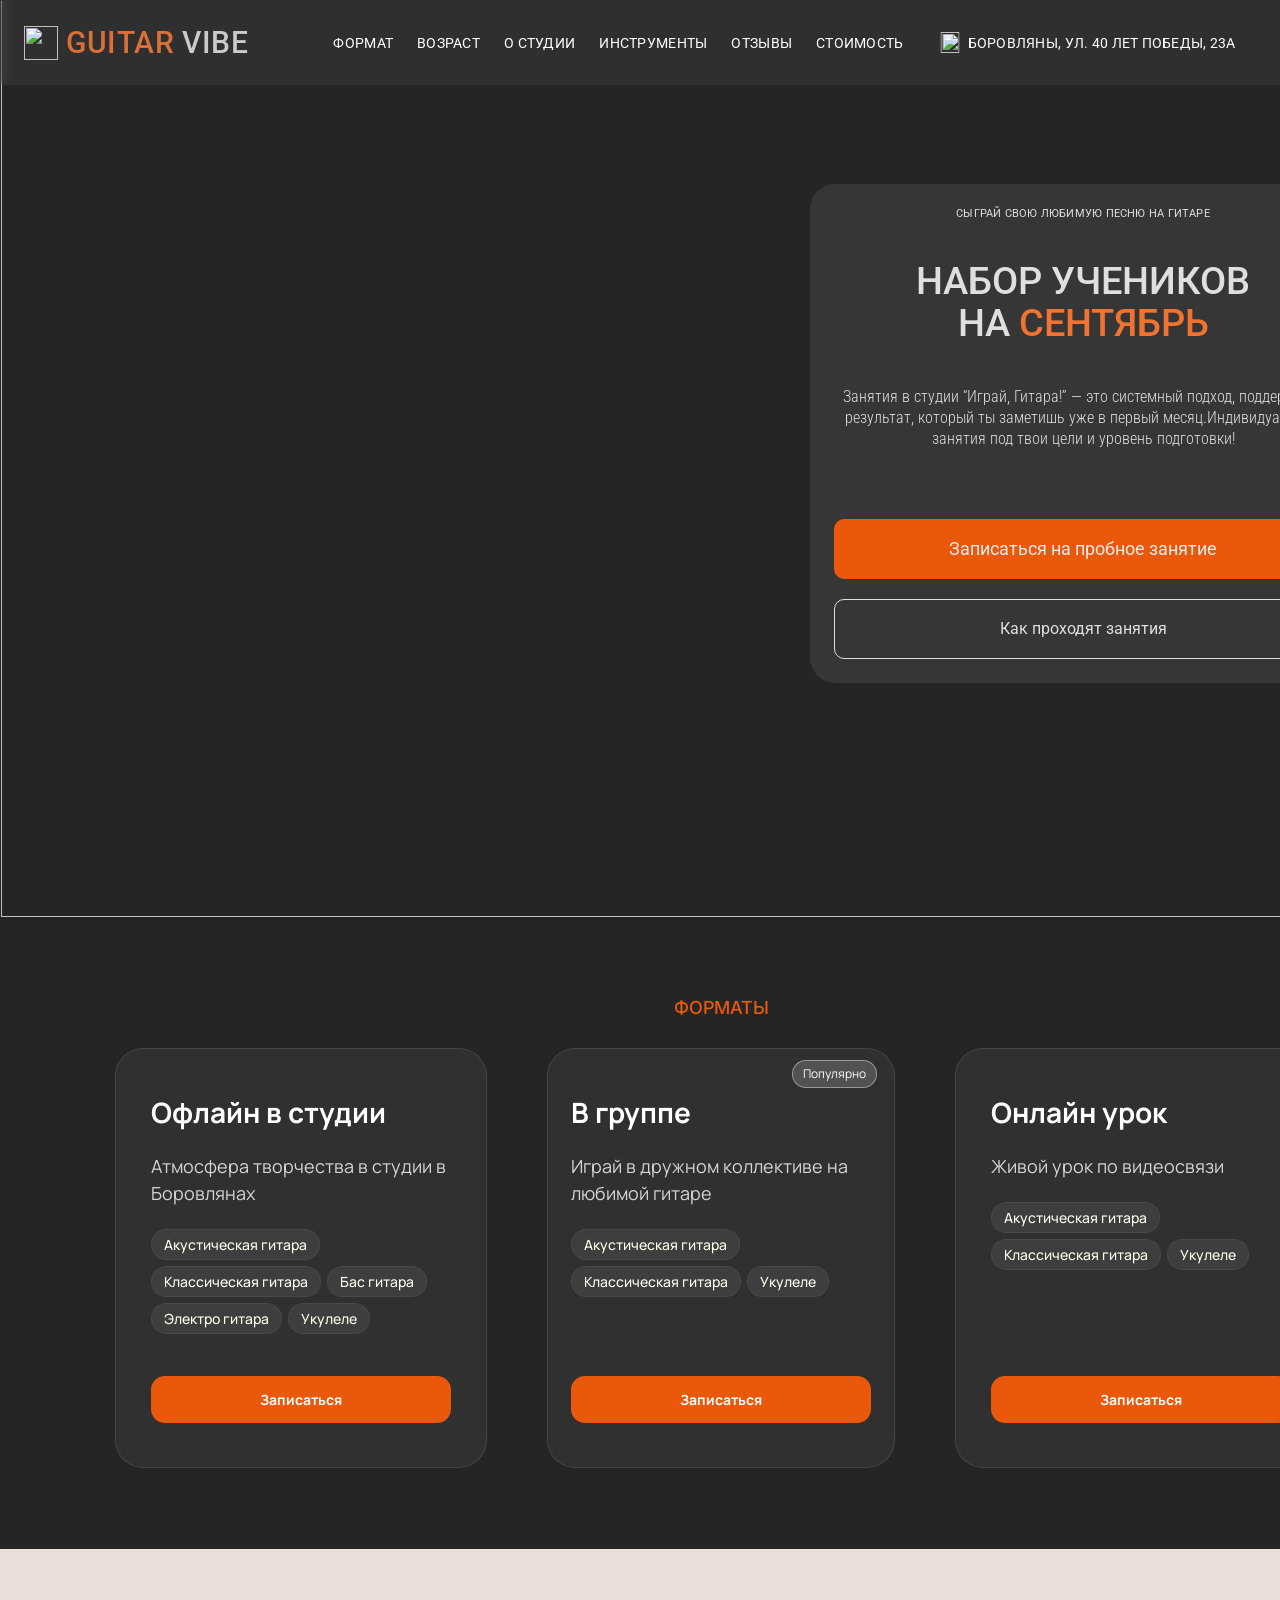
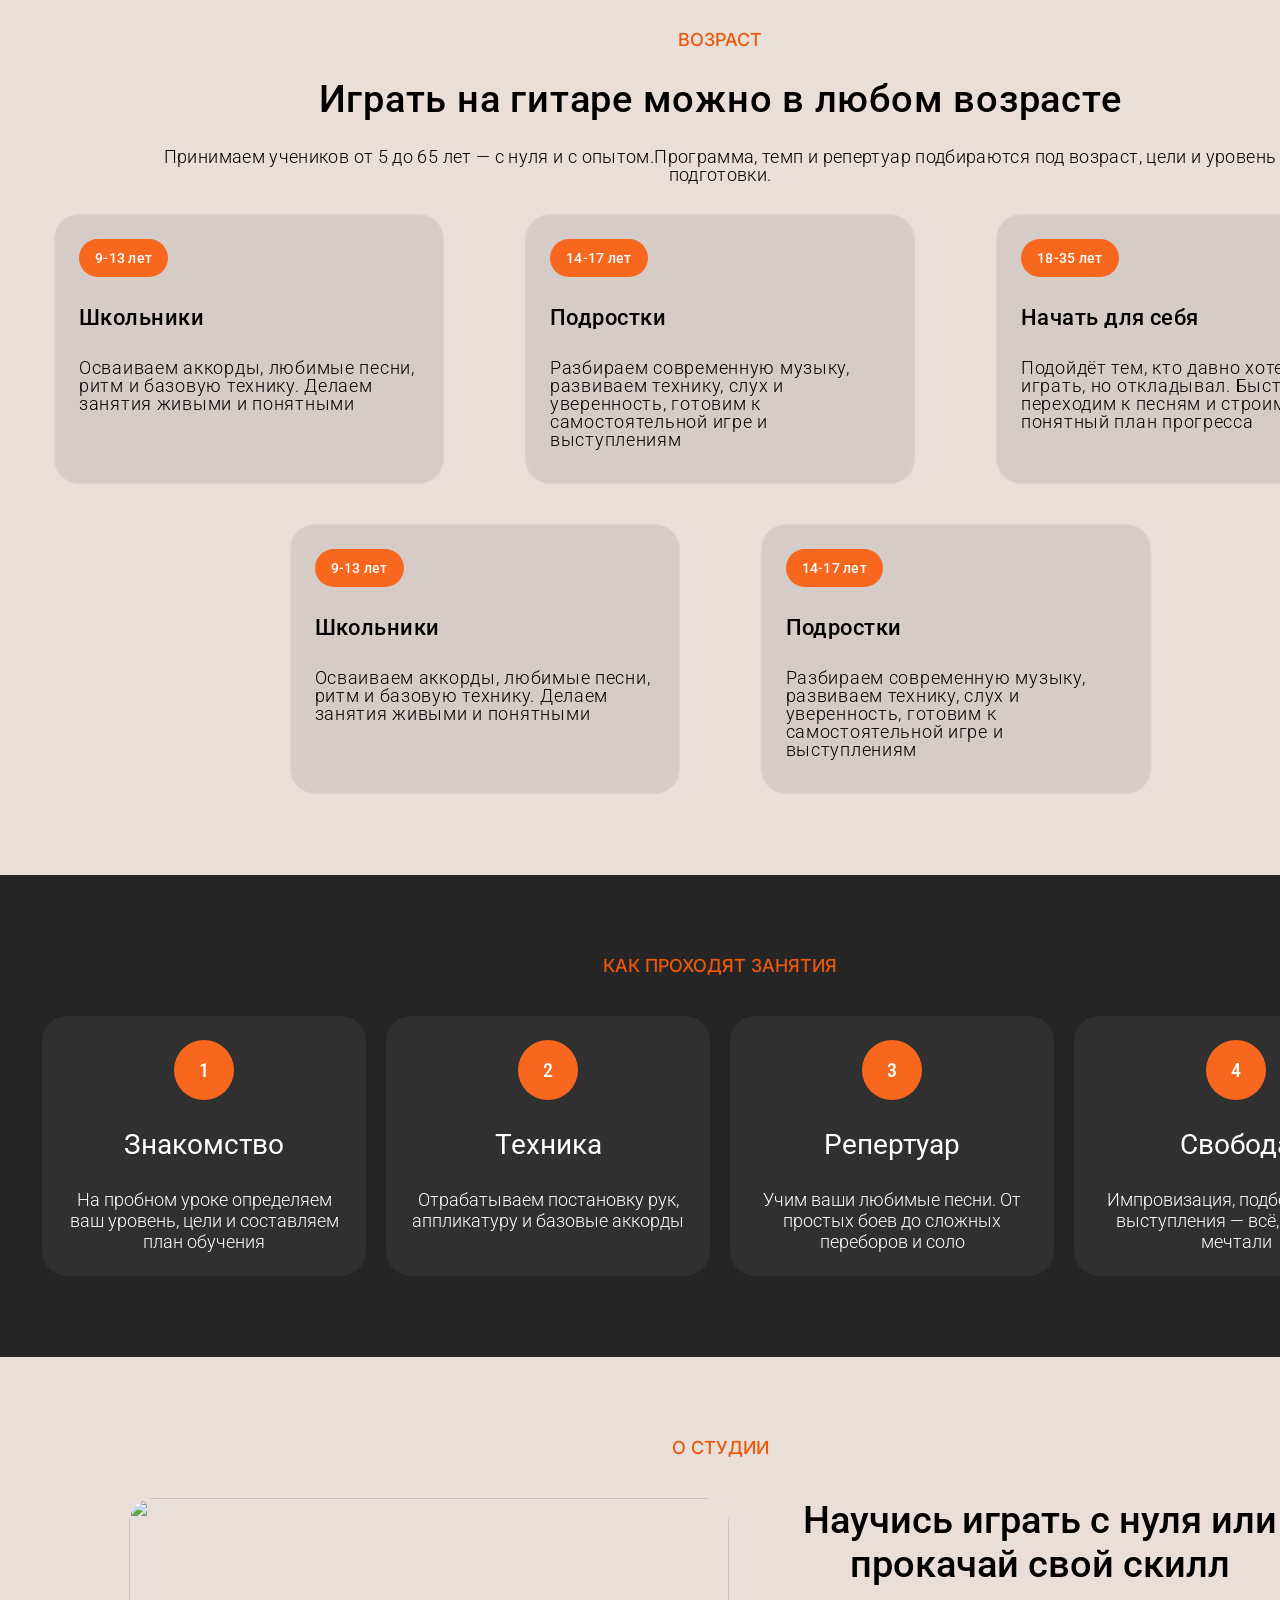
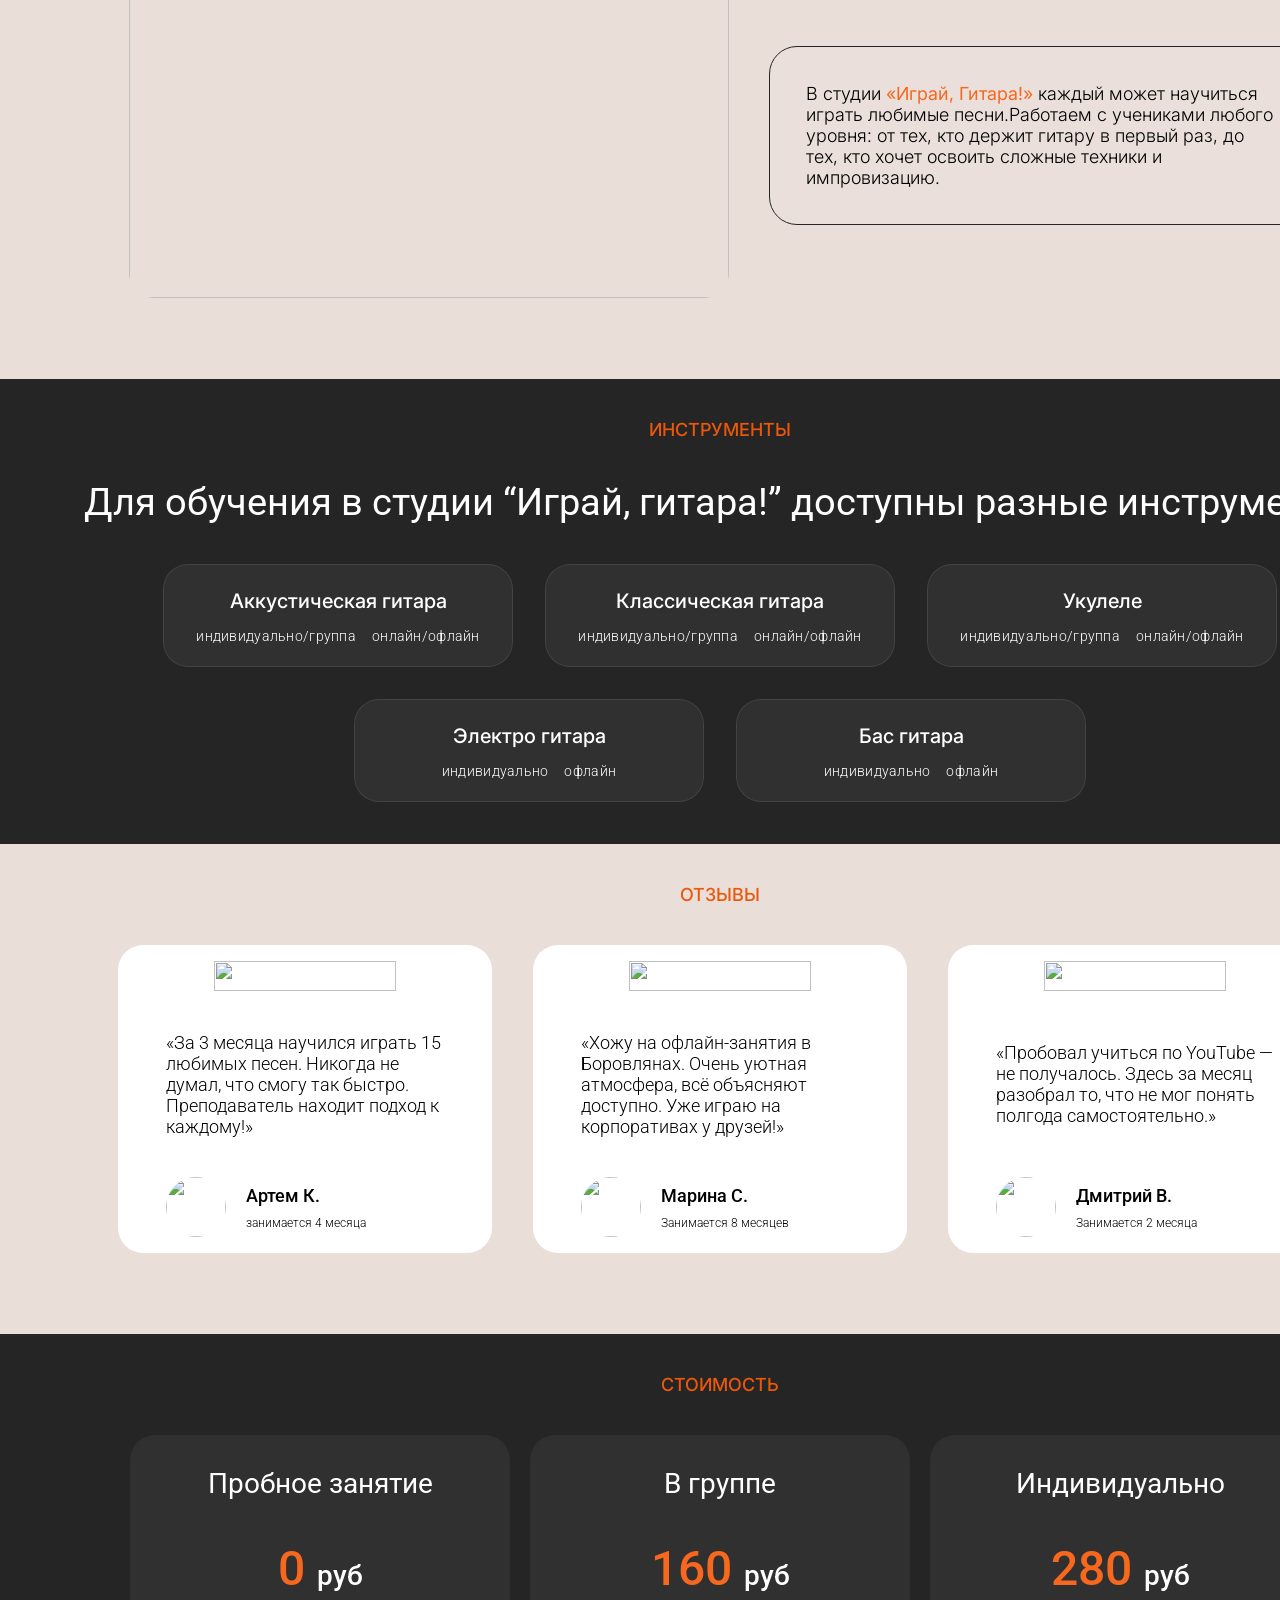
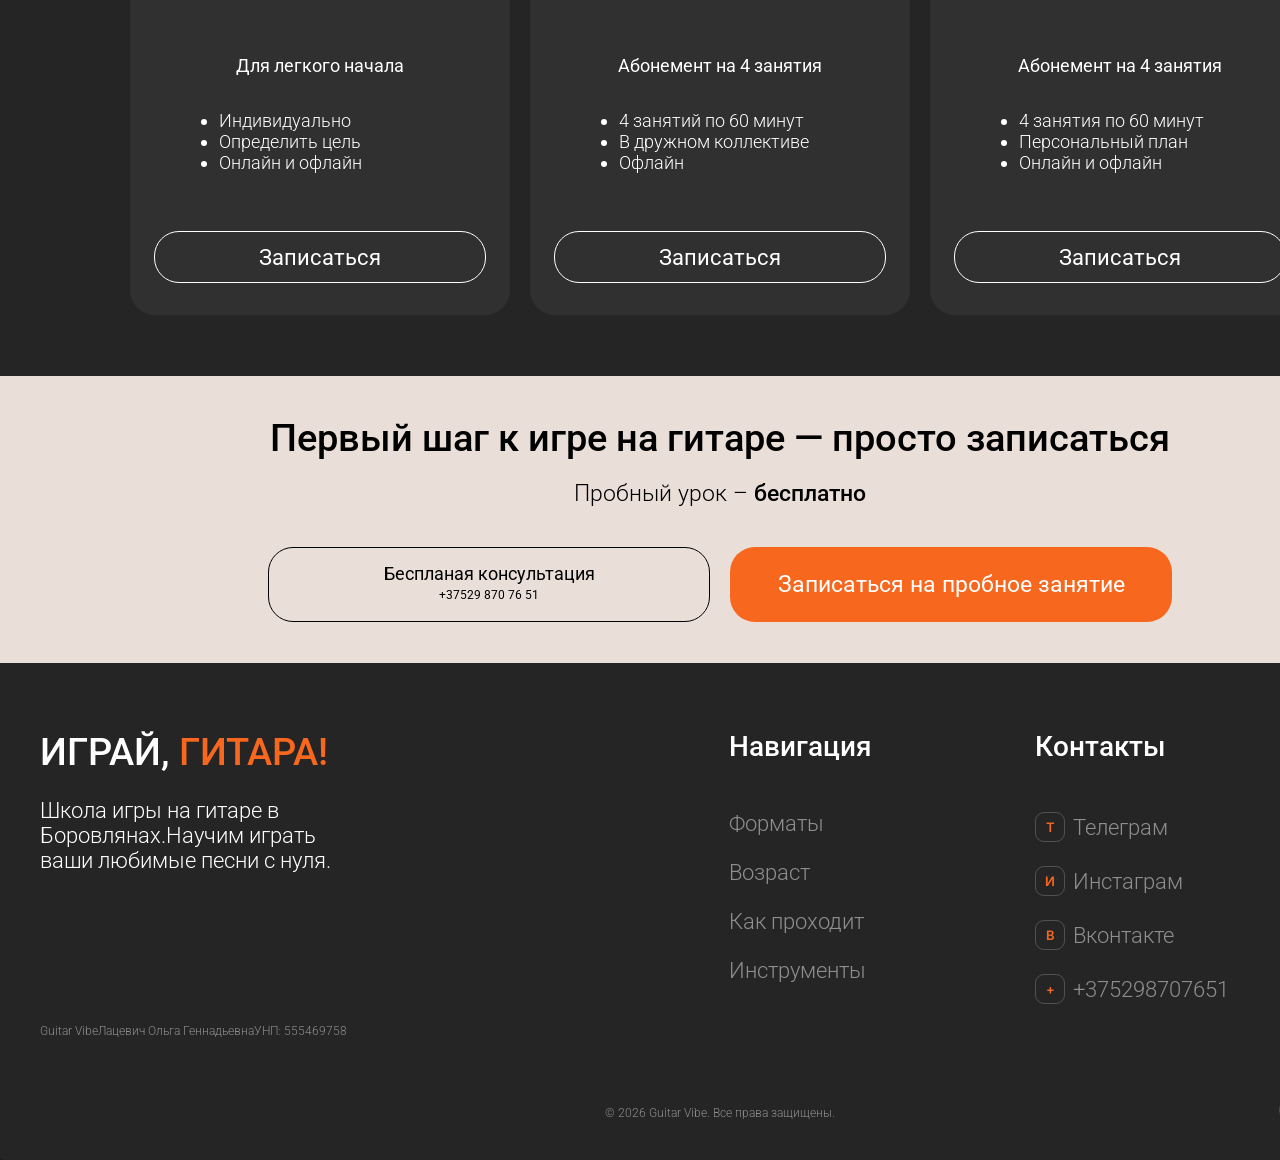
==== commit 6d6a8016: "Refine footer link hover states" ====
--- a/vibe-studio-figma-exact.html
+++ b/vibe-studio-figma-exact.html
@@ -8,7 +8,7 @@
 <link rel="preconnect" href="https://fonts.googleapis.com">
 <link rel="preconnect" href="https://fonts.gstatic.com" crossorigin>
 <link href="https://fonts.googleapis.com/css2?family=Inter:wght@300;400;500&family=Manrope:wght@400;500;600;700&family=Roboto+Condensed:wght@300;400;500&family=Roboto:wght@200;300;400;500;600&display=swap" rel="stylesheet">
-<link rel="stylesheet" href="admin.css?v=20260815-3">
+<link rel="stylesheet" href="admin.css?v=20260815-4">
 <style>
 :root{--orange:#f7671d;--orange2:#ea580c;--dark:#262525;--card:#313030;--paper:#e9ded8;--muted:#8e8e8e;--ink:#000}
 *{box-sizing:border-box}
@@ -122,7 +122,7 @@
 .footer-links{width:471px;display:flex;justify-content:space-between}
 .footer-col{width:165px;display:flex;flex-direction:column;gap:49px} .footer-col:first-child{width:143px;gap:48px}
 .footer-col h3{margin:0;font:500 28px/normal Roboto,sans-serif} .footer-list{display:flex;flex-direction:column;gap:24px;font:300 22px/normal Roboto,sans-serif;color:#8e8e8e}
-.footer-list a{text-decoration-line:underline;text-decoration-color:#f7671d;text-decoration-thickness:2px;text-underline-offset:5px;text-decoration-skip-ink:auto} .social-link{display:flex;gap:8px;align-items:center} .social-link img{width:30px;height:30px}
+.footer-list a{text-decoration:none} .social-link{display:flex;gap:8px;align-items:center} .social-link img{width:30px;height:30px}
 .vk-icon{width:30px;height:30px;border-radius:9px;background:#1a76ff;display:grid;place-items:center} .vk-icon img{width:18px;height:12px}
 .copy{margin:0;width:1360px;text-align:center;color:#8e8e8e;font:300 12px/normal Roboto,sans-serif}
 /* reveal */
@@ -273,7 +273,7 @@
   .m-footer-col.navcol{width:92px}.m-footer-col.contactcol{width:89px}
   .m-footer-col h3{margin:0;font:500 14px/normal Roboto,sans-serif}
   .m-footer-list{display:flex;flex-direction:column;gap:8px;font:300 12px/normal Roboto,sans-serif;color:#8e8e8e;white-space:nowrap}
-  .m-footer-list a{color:#8e8e8e;text-decoration-line:underline;text-decoration-color:#f7671d;text-decoration-thickness:1px;text-underline-offset:3px;text-decoration-skip-ink:auto}
+  .m-footer-list a{color:#8e8e8e;text-decoration:none}
   .m-social{display:flex;gap:8px;align-items:center}.m-social img{width:20px;height:20px}.m-vk{width:20px;height:20px;border-radius:6px;background:#1a76ff;display:grid;place-items:center}.m-vk img{width:12px;height:8px}
   .m-copy{margin:0;width:406px;text-align:center;font:300 8px/normal Roboto,sans-serif;color:#000}
 
--- a/admin.css
+++ b/admin.css
@@ -2,7 +2,7 @@
 .addr{color:inherit;text-decoration:none;border-radius:10px;outline-offset:6px}
 .addr:focus-visible,.admin-entry:focus-visible{outline:3px solid #f7671d}
 .contact-generated{color:inherit;text-decoration:none;display:flex;align-items:center;gap:8px}
-.contact-generated:hover{text-decoration:none}.contact-generated:hover>span:last-child,.addr:hover .addr-text{text-decoration-line:underline;text-decoration-color:#f7671d;text-decoration-thickness:2px;text-underline-offset:5px}
+.contact-generated:hover,.contact-generated:focus-visible{text-decoration:none}.contact-generated:hover>span:last-child,.contact-generated:focus-visible>span:last-child,.addr:hover .addr-text,.addr:focus-visible .addr-text,.footer-list a:hover,.footer-list a:focus-visible,.m-footer-list a:hover,.m-footer-list a:focus-visible{text-decoration-line:underline;text-decoration-color:#f7671d;text-decoration-thickness:2px;text-underline-offset:5px;text-decoration-skip-ink:auto}
 .contact-mark{width:30px;height:30px;border:1px solid rgba(255,255,255,.2);border-radius:9px;display:grid;place-items:center;color:#f7671d;font:600 13px/1 Inter,sans-serif;flex:0 0 auto}
 .contact-image{width:30px;height:30px;border-radius:9px;object-fit:contain;flex:0 0 auto}
 .admin-entry{position:absolute;right:40px;bottom:34px;border:1px solid rgba(255,255,255,.2);border-radius:999px;background:transparent;color:#8e8e8e;padding:9px 14px;font:400 12px/1 Roboto,sans-serif;cursor:pointer;transition:border-color .18s ease,color .18s ease,background .18s ease}
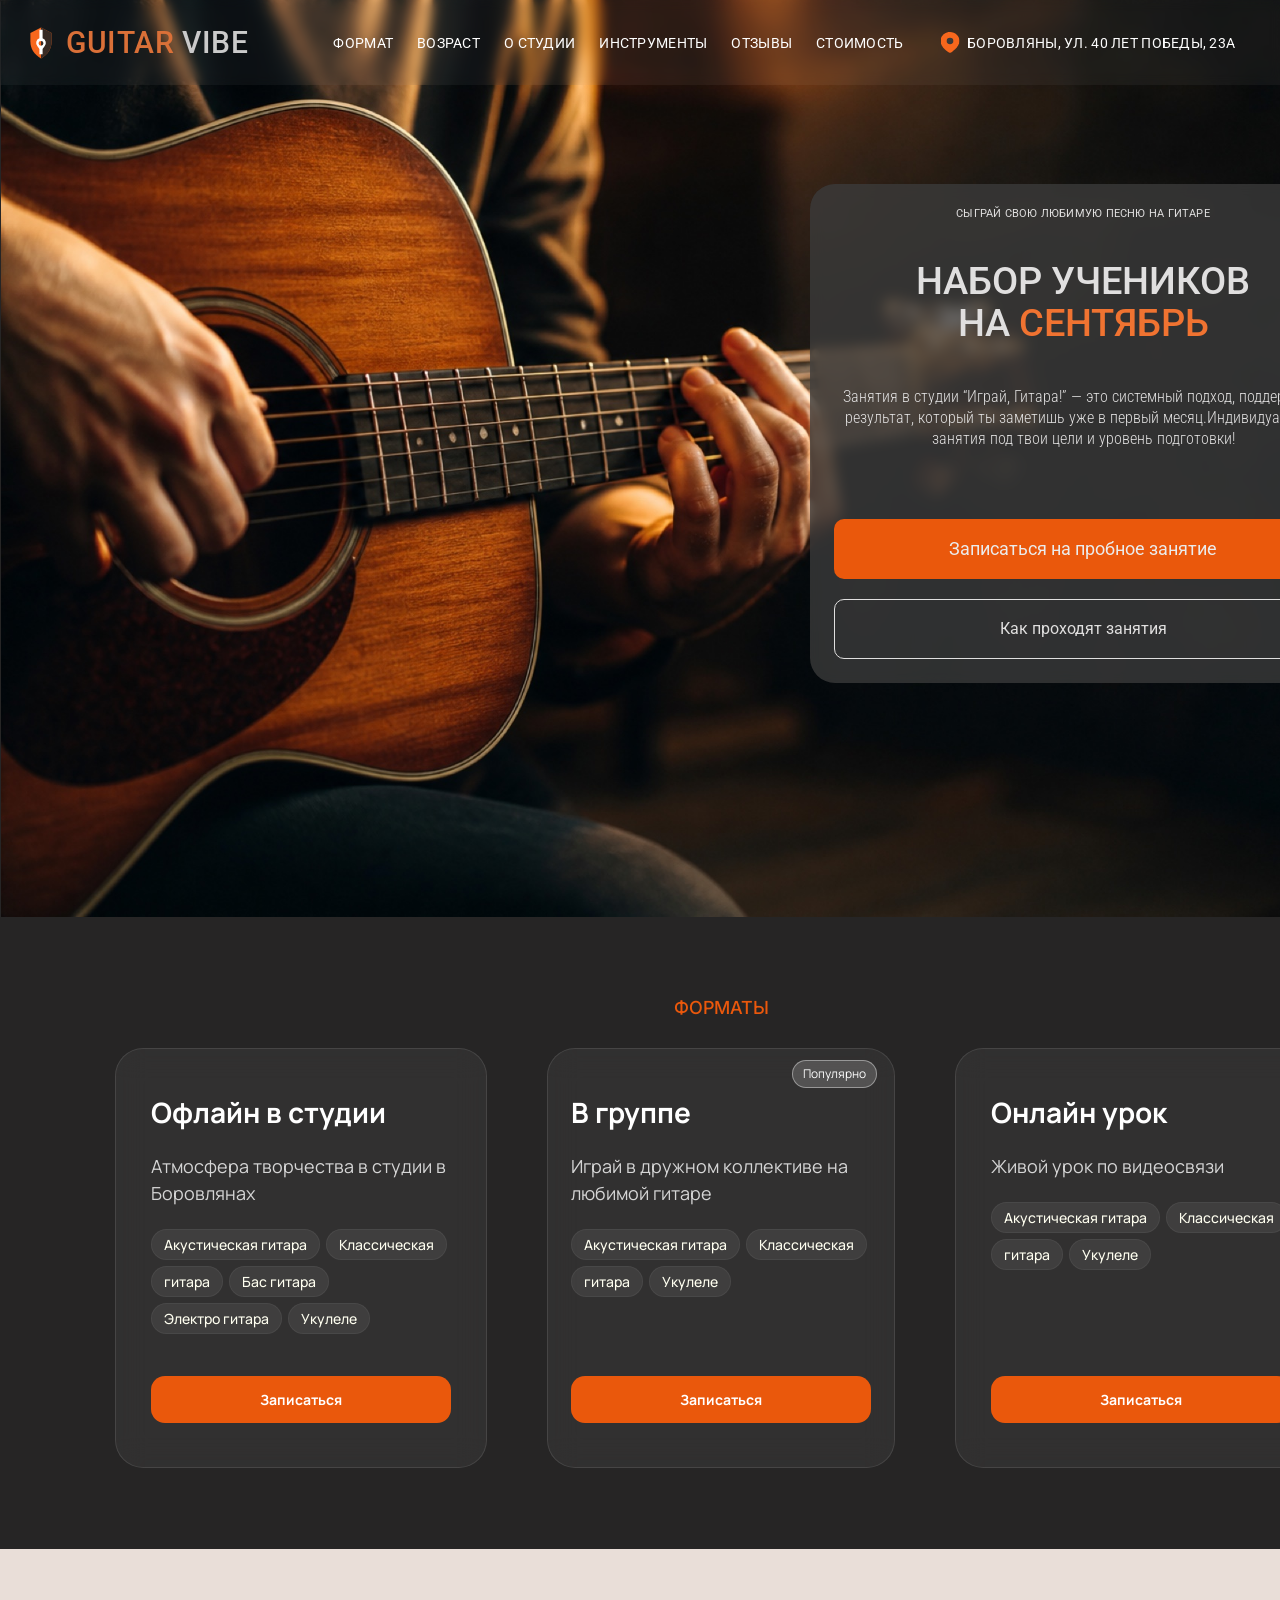
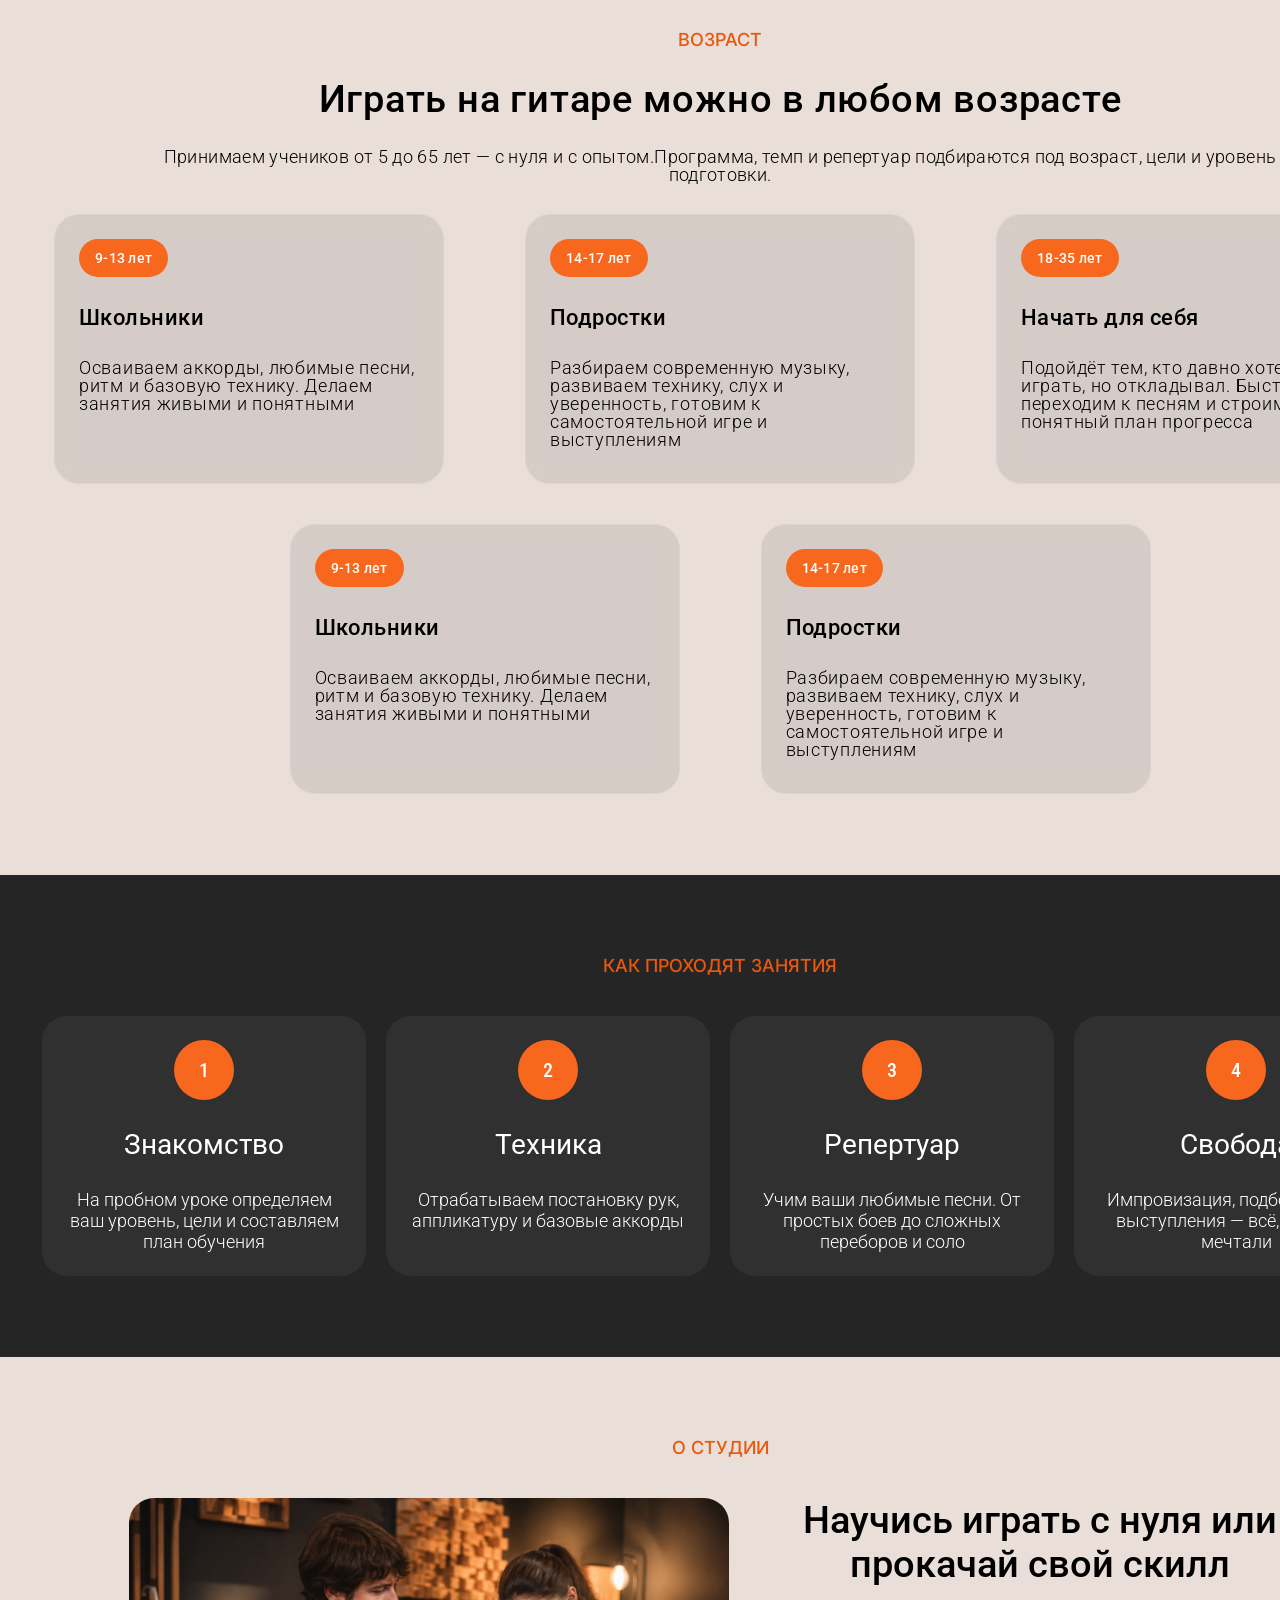
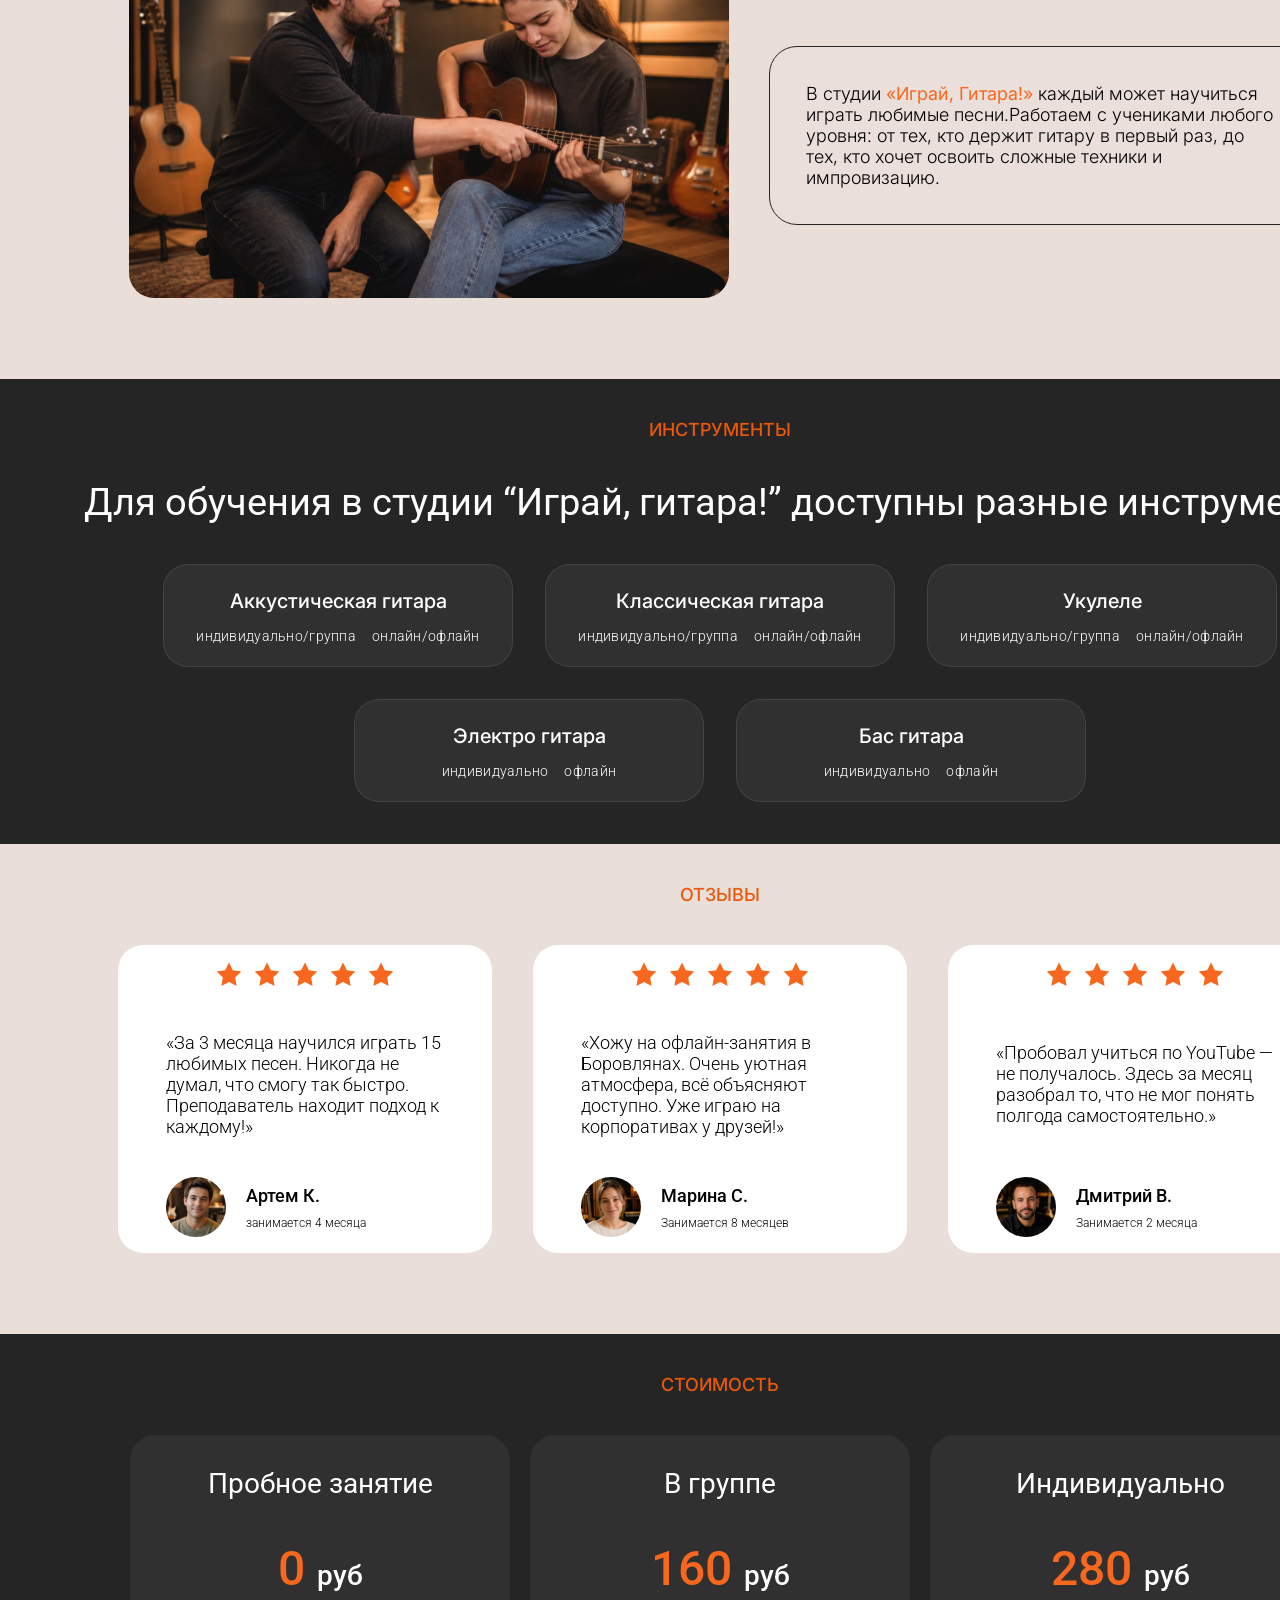
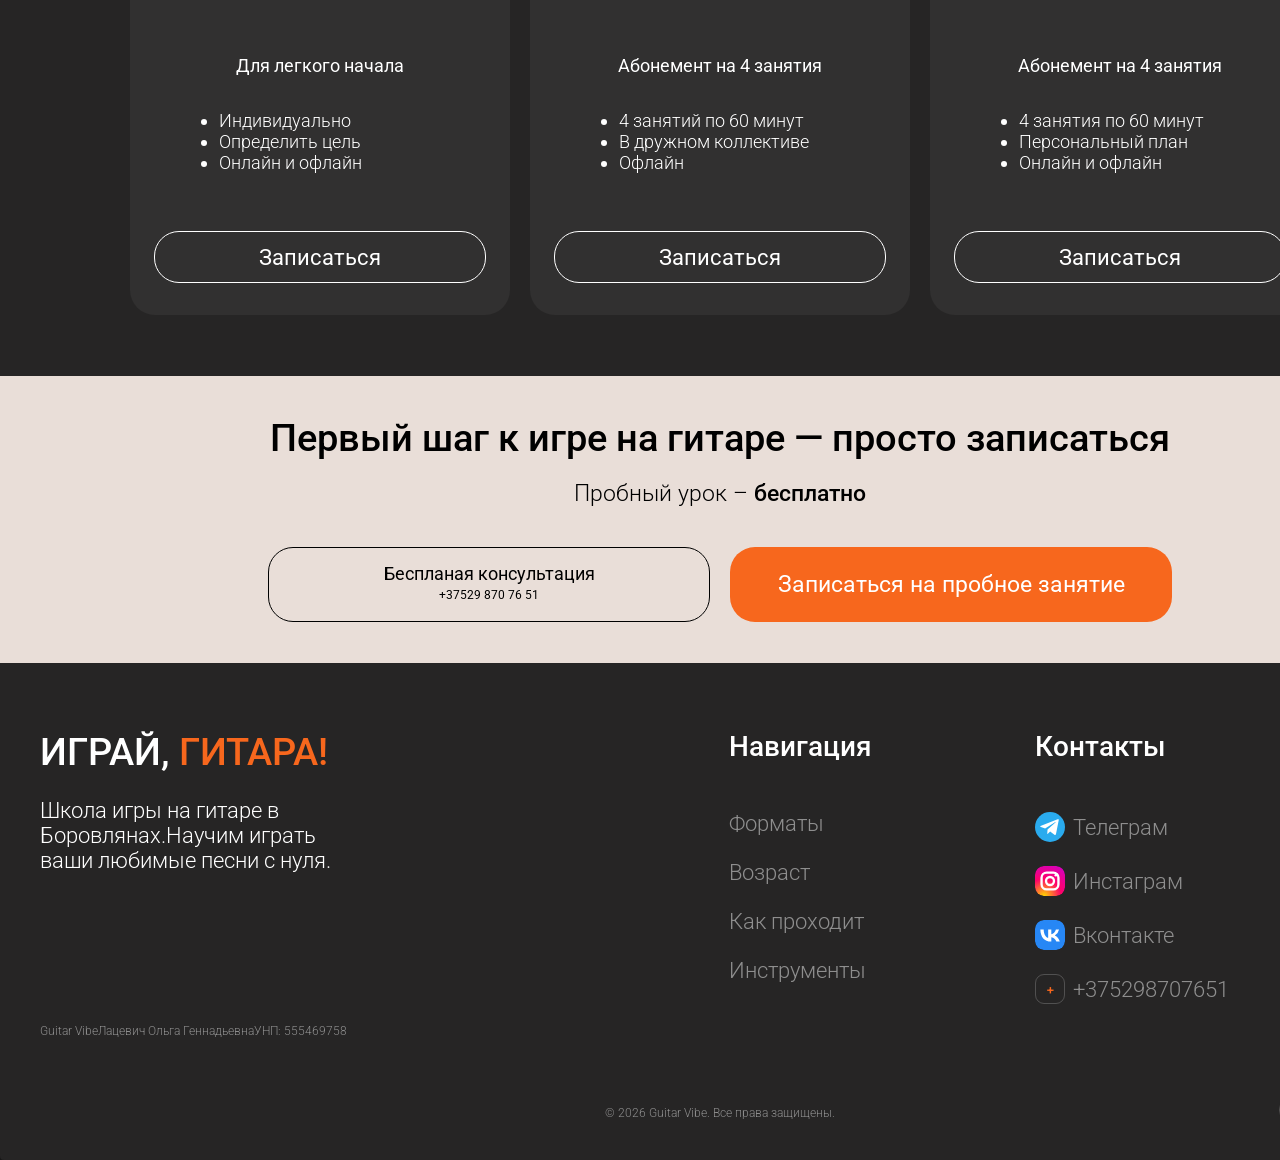
==== commit c7e98e5a: "Restore local site imagery and contact icons" ====
--- a/vibe-studio-figma-exact.html
+++ b/vibe-studio-figma-exact.html
@@ -1,941 +1,4834 @@
 <!doctype html>
 <html lang="ru">
+
 <head>
-<meta charset="utf-8">
-<meta name="viewport" content="width=device-width, initial-scale=1, viewport-fit=cover">
-<title>Guitar Vibe</title>
-<link rel="icon" type="image/png" href="[data-uri]">
-<link rel="preconnect" href="https://fonts.googleapis.com">
-<link rel="preconnect" href="https://fonts.gstatic.com" crossorigin>
-<link href="https://fonts.googleapis.com/css2?family=Inter:wght@300;400;500&family=Manrope:wght@400;500;600;700&family=Roboto+Condensed:wght@300;400;500&family=Roboto:wght@200;300;400;500;600&display=swap" rel="stylesheet">
-<link rel="stylesheet" href="admin.css?v=20260815-4">
-<style>
-:root{--orange:#f7671d;--orange2:#ea580c;--dark:#262525;--card:#313030;--paper:#e9ded8;--muted:#8e8e8e;--ink:#000}
-*{box-sizing:border-box}
-html{scroll-behavior:smooth}
-body{margin:0;background:#171717;color:#fff;font-family:Roboto,Arial,sans-serif;overflow-x:hidden}
-button,input,select,textarea{font:inherit}
-button{cursor:pointer}
-a{color:inherit}
-.site-header{position:fixed;z-index:1000;top:0;left:50%;width:min(1440px,100%);height:109px;transform:translateX(-50%);transition:transform .28s ease,background .28s ease;backdrop-filter:blur(5.95px);-webkit-backdrop-filter:blur(5.95px);background:rgba(38,37,37,.42)}
-.site-header.is-hidden{transform:translate(-50%,-112%)}
-.header-inner{height:109px;padding:20px 24px;display:flex;align-items:center;justify-content:space-between}
-.brand-wrap{display:flex;align-items:center;flex:0 0 auto}
-.header-logo{width:69px;height:69px;object-fit:cover;display:block}
-.brand{font:500 30px/1 Roboto,sans-serif;letter-spacing:.6px;text-transform:uppercase;white-space:nowrap;color:#cdcdcd}
-.brand .accent{color:#da7038}
-.nav{display:flex;gap:24px;align-items:center;font:400 14px/1 Roboto,sans-serif;letter-spacing:.28px;text-transform:uppercase;white-space:nowrap}
-.nav a{text-decoration:none;position:relative;padding:8px 0}
-.nav a::after{content:"";position:absolute;left:0;bottom:1px;width:0;height:1px;background:var(--orange);transition:width .2s ease}
-.nav a:hover::after{width:100%}
-.addr{width:282px;height:45px;display:flex;gap:8px;align-items:center;color:#fdfdfd;flex:0 0 auto;transform:translateX(clamp(-40%,calc(591.5px - 50vw),0px))}
-.addr img{width:19px;height:21.681px}
-.addr-text{font:400 14px/1 Roboto,sans-serif;letter-spacing:.28px;text-transform:uppercase;line-height:1;white-space:nowrap}
-.desktop-stage{position:relative;width:1440px;height:5756px;margin:0 auto;background:var(--dark);overflow:hidden;border-radius:4px}
-.hero-image{position:absolute;left:1px;top:-43px;width:1440px;height:960px;object-fit:cover}
-.hero-card{position:absolute;left:810px;top:184px;width:546px;height:499px;padding:24px;border-radius:25px;background:rgba(61,61,61,.77);backdrop-filter:blur(6.95px);-webkit-backdrop-filter:blur(6.95px);display:flex;flex-direction:column;gap:40px;align-items:center}
-.hero-copy{width:498px;height:271px;display:flex;flex-direction:column;align-items:center;gap:40px;text-align:center;color:#e0dfdf}
-.eyebrow{font:400 11px/1 Roboto,sans-serif;letter-spacing:.22px;text-transform:uppercase}
-.hero-title{margin:0;width:498px;height:88px;font:500 38px/1.1 Roboto,sans-serif;text-transform:uppercase;display:flex;flex-direction:column;justify-content:center}
-.hero-title .accent{color:#f07331}
-.hero-desc{margin:0;width:498px;font:300 16px/1.3 'Roboto Condensed',sans-serif}
-.hero-desc strong{font-weight:400}
-.hero-actions{width:498px;height:140px;display:flex;flex-direction:column;gap:20px}
-.btn-main,.btn-ghost,.small-main,.price-btn,.cta-primary,.cta-secondary,.form-next,.form-back,.choice{transition:transform .12s ease,filter .18s ease,background .18s ease,border-color .18s ease,box-shadow .18s ease}
-.btn-main:hover,.small-main:hover,.cta-primary:hover,.form-next:hover{filter:brightness(1.09)}
-.btn-main:active,.small-main:active,.cta-primary:active,.form-next:active,.price-btn:active,.cta-secondary:active,.form-back:active,.choice:active{transform:scale(.98)}
-.btn-ghost:hover,.price-btn:hover,.cta-secondary:hover,.form-back:hover{background:rgba(255,255,255,.08)}
-.btn-main{height:60px;border:0;border-radius:10px;background:#ea580c;color:#ebebeb;font:400 18px/1 Roboto,sans-serif;letter-spacing:1.44px}
-.btn-ghost{height:60px;border:1px solid #e0dfdf;border-radius:10px;background:transparent;color:#e0dfdf;font:400 16px/1 Roboto,sans-serif;letter-spacing:1.28px}
-.section-label{margin:0;color:#ea580c;font:500 18px/normal Inter,sans-serif;text-align:center}
-.format{position:absolute;left:1px;top:917px;width:1440px;height:632px;padding:80px 0;display:flex;flex-direction:column;align-items:center;gap:30px}
-.cards-row{height:420px;display:flex;gap:60px;align-items:center;justify-content:center}
-.format-card{height:420px;border:1px solid rgba(255,255,255,.1);border-radius:28px;background:rgba(255,255,255,.05);backdrop-filter:blur(15px);-webkit-backdrop-filter:blur(15px);display:flex;flex-direction:column;align-items:center;justify-content:space-between;padding:44px 36px;width:372px;position:relative}
-.format-card.group{width:348px;padding-left:24px;padding-right:24px}
-.popular{background:rgba(255,255,255,.17);border-color:rgba(255,255,255,.4)}
-.format-content{width:300px;display:flex;flex-direction:column;gap:22px}
-.format-card h3{margin:0;width:300px;font:700 28px/normal Manrope,sans-serif}
-.format-card .desc{margin:0;width:300px;font:400 18px/1.5 Manrope,sans-serif;color:rgba(255,255,255,.8)}
-.tags{width:300px;display:flex;gap:6px;flex-wrap:wrap}
-.tag{padding:5px 12px;border-radius:100px;border:1px solid rgba(255,255,255,.05);background:rgba(255,255,255,.07);font:500 14px/normal Manrope,sans-serif;color:#fffff0;white-space:nowrap}
-.small-main{width:300px;height:47px;border:0;border-radius:14px;background:#ea580c;color:#fff;font:700 14px/normal Manrope,sans-serif}
-.popular{position:absolute;top:11px;right:17px;padding:4px 10px;border:1px solid #fff;border-radius:25px;font:400 12px/1.5 Manrope,sans-serif}
-.age{position:absolute;left:0;top:1549px;width:1440px;height:926px;padding:80px 129px;background:var(--paper);color:#000;display:flex;flex-direction:column;align-items:center;gap:30px}
-.age-title{margin:0;width:1182px;font:500 38px/1 Roboto,sans-serif;letter-spacing:.76px;text-align:center}
-.age-sub{margin:0;width:1182px;font:300 18px/1 Roboto,sans-serif;letter-spacing:.36px;text-align:center;line-height:18px}
-.age-grid{width:1182px;height:580px;display:flex;flex-direction:column;gap:40px}
-.age-row{display:flex;gap:81px;justify-content:center}
-.age-card{width:340px;height:270px;padding:24px;border:1px solid #d8d4d4;border-radius:25px;background:rgba(49,48,48,.1);backdrop-filter:blur(6.35px);display:flex;flex-direction:column;gap:30px}
-.age-badge{align-self:flex-start;padding:12px 16px;border-radius:25px;background:#f7671d;color:#fff;font:500 14px/1 Roboto,sans-serif;letter-spacing:.28px}
-.age-card h3{margin:0;width:290px;font:500 22px/1 Roboto,sans-serif;letter-spacing:.44px}
-.age-card p{margin:0;width:290px;font:300 18px/1 Roboto,sans-serif;letter-spacing:.72px}
-.how{position:absolute;left:0;top:2475px;width:1440px;height:482px;padding:80px 0;display:flex;flex-direction:column;gap:40px;align-items:center}
-.how-row{display:flex;gap:20px;justify-content:center}
-.how-card{width:324px;height:260px;padding:24px 16px;border-radius:25px;background:#313030;display:flex;flex-direction:column;align-items:center;gap:28px;text-align:center}
-.num{width:60px;height:60px;border-radius:50%;background:#f7671d;display:flex;align-items:center;justify-content:center;font:500 20px/1.3 'Roboto Condensed',sans-serif}
-.how-card h3{margin:0;width:292px;font:400 28px/normal Roboto,sans-serif}
-.how-card p{margin:0;width:292px;font:300 18px/normal Roboto,sans-serif}
-.about{position:absolute;left:0;top:2957px;width:1440px;height:622px;padding:80px;background:var(--paper);color:#000;display:flex;flex-direction:column;gap:40px;align-items:center}
-.about-inner{width:1182px;height:400px;display:flex;gap:40px}
-.about-photo{width:600px;height:400px;border-radius:25px;object-fit:cover}
-.about-right{width:542px;height:354px;display:flex;flex-direction:column;gap:60px;align-items:flex-end}
-.about-title{margin:0;width:542px;font:500 38px/normal Roboto,sans-serif;text-align:center}
-.about-card{width:542px;padding:36px;border:1px solid #262525;border-radius:28px;background:rgba(255,255,255,.05);backdrop-filter:blur(15px)}
-.about-card p{margin:0;font:300 18px/normal Inter,sans-serif;line-height:normal}
-.about-card .accent{color:#f7671d;font-weight:400}
-.instruments{position:absolute;left:0;top:3579px;width:1440px;height:327px;padding:40px 0;display:flex;flex-direction:column;gap:40px;align-items:center}
-.inst-title{margin:0;width:1440px;font:400 38px/normal Roboto,sans-serif;text-align:center}
-.inst-row{display:flex;gap:40px}
-.inst{height:100px;border-radius:25px;background:#313030;display:flex;align-items:center;justify-content:center;text-align:center;font:400 20px/normal Inter,sans-serif}
-.inst.w210{width:210px} .inst.w240{width:240px}
-.reviews{position:absolute;left:0;top:3906px;width:1440px;height:490px;padding:40px 118px 80px;background:var(--paper);color:#000;display:flex;flex-direction:column;gap:40px;align-items:center}
-.review-row{display:flex;gap:41px}
-.review{width:374px;height:308px;padding:16px 48px;border-radius:25px;background:#fff;display:flex;flex-direction:column;justify-content:space-between;align-items:center}
-.stars{width:182px;height:30px}
-.review-text{margin:0;width:278px;font:300 18px/normal Roboto,sans-serif}
-.review-person{width:278px;height:60px;display:flex;gap:20px;align-items:center}
-.review-person>img{width:60px;height:60px;border-radius:50%;object-fit:cover}
-.review-person div{display:flex;flex-direction:column;gap:10px}
-.review-person strong{font:500 18px/normal Roboto,sans-serif} .review-person small{font:300 12px/normal Roboto,sans-serif}
-.pricing{position:absolute;left:0;top:4396px;width:1440px;height:622px;padding:40px 0;display:flex;flex-direction:column;gap:40px;align-items:center}
-.price-row{width:1180px;display:flex;gap:20px}
-.price-card{width:380px;height:480px;padding:32px 24px;border-radius:25px;background:#313030;display:flex;flex-direction:column;align-items:center;justify-content:space-between;text-align:center}
-.price-top{width:332px;display:flex;flex-direction:column;gap:40px}
-.price-card h3{margin:0;font:400 28px/normal Roboto,sans-serif}
-.price{font:500 48px/normal Roboto,sans-serif;color:#f7671d} .price span{font-size:28px;color:#fff}
-.price-mid{width:332px;display:flex;flex-direction:column;gap:34px;font-size:18px}
-.price-mid>div{font-weight:400} .price-mid ul{margin:0 auto;padding-left:27px;width:257px;text-align:left;font-weight:300;line-height:normal}
-.price-btn{width:332px;height:52px;border:1px solid #fff;border-radius:25px;background:transparent;color:#fff;font:400 22px/normal Roboto,sans-serif}
-.cta{position:absolute;left:0;top:5038px;width:1440px;height:314px;padding:40px 136px;background:var(--paper);color:#000;display:flex;flex-direction:column;align-items:center}
-.cta-inner{width:1168px;display:flex;flex-direction:column;gap:40px;align-items:center}
-.cta-copy{width:1168px;text-align:center;display:flex;flex-direction:column;gap:20px}
-.cta-copy h2{margin:0;font:500 38px/normal Roboto,sans-serif} .cta-copy p{margin:0;font:300 23px/normal Roboto,sans-serif}
-.cta-copy strong{font-weight:500}
-.cta-actions{display:flex;gap:20px}
-.cta-secondary,.cta-primary{width:442px;height:75px;border-radius:25px;display:flex;align-items:center;justify-content:center;text-align:center}
-.cta-secondary{border:1px solid #000;background:transparent;color:#000}
-.cta-secondary .l1{font-size:18px;line-height:19px} .cta-secondary .l2{font-size:12px;line-height:19px}
-.cta-primary{border:0;background:#f7671d;color:#fff;font:400 23px/normal Roboto,sans-serif}
-.footer{position:absolute;left:0;top:5352px;width:1440px;height:404px;padding:40px;display:flex;flex-direction:column;gap:40px;align-items:center}
-.footer-top{width:1360px;height:270px;display:flex;gap:376px;align-items:flex-start}
-.footer-brand{width:313px;display:flex;flex-direction:column;gap:24px} .footer-brand h2{margin:0;font:500 38px/normal Roboto,sans-serif} .footer-brand h2 span{color:#f7671d} .footer-brand p{margin:0;font:300 22px/normal Roboto,sans-serif}
-.footer-links{width:471px;display:flex;justify-content:space-between}
-.footer-col{width:165px;display:flex;flex-direction:column;gap:49px} .footer-col:first-child{width:143px;gap:48px}
-.footer-col h3{margin:0;font:500 28px/normal Roboto,sans-serif} .footer-list{display:flex;flex-direction:column;gap:24px;font:300 22px/normal Roboto,sans-serif;color:#8e8e8e}
-.footer-list a{text-decoration:none} .social-link{display:flex;gap:8px;align-items:center} .social-link img{width:30px;height:30px}
-.vk-icon{width:30px;height:30px;border-radius:9px;background:#1a76ff;display:grid;place-items:center} .vk-icon img{width:18px;height:12px}
-.copy{margin:0;width:1360px;text-align:center;color:#8e8e8e;font:300 12px/normal Roboto,sans-serif}
-/* reveal */
-.lazy-reveal{opacity:0;transform:translateY(26px);transition:opacity .7s ease,transform .7s cubic-bezier(.2,.7,.2,1)} .lazy-reveal.is-visible{opacity:1;transform:none}
-/* form */
-.modal{position:fixed;z-index:2000;inset:0;background:rgba(0,0,0,.72);display:none;align-items:center;justify-content:center;padding:24px;overflow:auto}
-.modal.open{display:flex}
-.form-card{width:1000px;max-width:100%;background:var(--paper);color:#000;border-radius:25px;padding:40px 80px;position:relative;box-shadow:0 30px 90px rgba(0,0,0,.35);animation:formIn .32s ease}
-@keyframes formIn{from{opacity:0;transform:translateY(16px) scale(.985)}to{opacity:1;transform:none}}
-.form-close{position:absolute;right:20px;top:20px;width:40px;height:40px;border-radius:50%;border:1px solid #000;background:transparent;padding:10px;display:none;align-items:center;justify-content:center}
-.form-close.show{display:flex} .form-close img{width:18.243px;height:18.242px}
-.form-head{display:flex;flex-direction:column;gap:16px;margin-bottom:34px}
-.form-head h2{margin:0;font:500 38px/normal Roboto,sans-serif}
-.progress-track{width:100%;height:6px;border-radius:999px;background:rgba(0,0,0,.12);overflow:hidden}
-.progress-fill{height:100%;width:20%;border-radius:inherit;background:var(--orange2);transition:width .28s ease}
-.form-section{display:flex;flex-direction:column;gap:20px}
-.form-section h3{margin:0;font:400 28px/normal Roboto,sans-serif} .form-section .sub{margin:0;font:300 18px/normal Roboto,sans-serif}
-.choice-grid{display:grid;grid-template-columns:repeat(2,260px);gap:16px;justify-content:center;margin-top:20px}
-.choice-grid.format-grid{gap:40px}
-.choice{height:80px;border:1px solid #000;border-radius:25px;background:transparent;color:#000;padding:8px 24px;display:flex;flex-direction:column;gap:4px;align-items:center;justify-content:center}
-.choice strong{font-size:18px;font-weight:500} .choice small{font-size:14px;font-weight:300} .choice .tiny{font-size:12px}
-.choice:hover{background:rgba(234,88,12,.06)} .choice.selected{border:3px solid var(--orange2);background:rgba(189,128,128,.08)} .choice.invalid{box-shadow:0 0 0 2px #c90000}
-.form-actions{display:flex;justify-content:space-between;align-items:center;margin-top:40px}
-.form-next,.form-back{min-width:188px;height:61px;padding:0 60px;border-radius:25px;font:400 18px/normal Roboto,sans-serif}
-.form-next{border:0;background:#ea580c;color:#fff} .form-back{border:1px solid #000;background:transparent;color:#000;min-width:135px;padding:0 40px}
-.form-actions.only-next{justify-content:flex-end}
-.contact-grid{width:724px;max-width:100%;margin:0 auto;display:grid;grid-template-columns:1fr 1fr;gap:24px}
-.field{display:flex;flex-direction:column;gap:16px} .field.full{grid-column:1/-1} .field label{font:300 18px/normal Roboto,sans-serif} .req{color:#c90000}
-.field input,.field select,.field textarea{width:100%;border:0;border-radius:25px;background:#d5ccc9;box-shadow:inset 0 1px 5px rgba(0,0,0,.25);outline:0;color:#000;font:300 18px/normal Roboto,sans-serif}
-.field input,.field select{height:60px;padding:0 16px} .field textarea{height:70px;padding:22px 16px;resize:none}
-.field input::placeholder,.field textarea::placeholder{color:#929292} .field select:invalid{color:#808080}
-.field input.invalid,.field select.invalid{box-shadow:inset 0 1px 5px rgba(0,0,0,.25),0 0 0 2px #c90000}
-.consent{display:flex;gap:20px;align-items:center;margin-top:40px;color:#4e4e4e;font:400 20px/normal Roboto,sans-serif;cursor:pointer}
-.consent input{appearance:none;width:26px;height:26px;border:2px solid #111;background:transparent;flex:0 0 auto;position:relative}
-.consent input:checked::after{content:"";position:absolute;width:12px;height:7px;border-left:3px solid #ea580c;border-bottom:3px solid #ea580c;transform:rotate(-45deg);left:5px;top:5px}
-.consent.invalid{outline:2px solid #c90000;outline-offset:5px;border-radius:4px}
-.success{text-align:center;display:flex;flex-direction:column;gap:34px;align-items:center} .success h2{margin:0;font:500 38px/normal Roboto,sans-serif} .success-data{display:grid;grid-template-columns:1fr 1fr;gap:100px;text-align:left;font:300 24px/normal Roboto,sans-serif} .success-data b{font-weight:400} .success-return{height:61px;padding:0 60px;border:0;border-radius:25px;background:#ea580c;color:#fff;font-size:18px}
-.hidden{display:none!important}
-
-/* Mobile layout from Figma node 75:2396 (430 × 4516) */
-.mobile-stage-wrap{display:none}
-.mobile-stage{display:none}
-@media (max-width:767px){
-  body{background:#262525;overflow-x:hidden}
-  .site-header,.desktop-stage{display:none!important}
-  .mobile-stage-wrap{display:block;position:relative;width:100%;height:4556px;background:#262525;overflow:hidden}
-  .mobile-stage{display:block;position:absolute;left:50%;top:0;width:430px;height:4556px;margin-left:-215px;background:#262525;color:#fff;overflow:hidden;transform-origin:top center;transform:scale(var(--mobile-scale,1))}
-  .m-hero-bg{position:absolute;left:0;top:0;width:431px;height:410px;overflow:hidden}
-  .m-hero-bg img{position:absolute;top:0;left:-42.69%;width:142.67%;height:100%;max-width:none;object-fit:cover}
-  .m-header{position:absolute;z-index:30;left:0;top:0;width:430px;height:70px;padding:20px 24px;border:.5px solid rgba(255,255,255,.06);background:rgba(230,230,230,.05);backdrop-filter:blur(3.75px);-webkit-backdrop-filter:blur(3.75px);display:flex;align-items:center;justify-content:space-between}
-  .m-brand{display:flex;align-items:center;width:168px;height:30px}
-  .m-brand img{width:30px;height:30px;object-fit:cover}
-  .m-brand-text{font:500 18px/1 Roboto,sans-serif;letter-spacing:.36px;text-transform:uppercase;color:#cdcdcd;white-space:nowrap}
-  .m-brand-text span{color:#da7038}
-  .m-menu-btn{position:relative;z-index:58;width:61px;height:22px;border:0;padding:0;background:transparent;display:block}
-  .m-menu-btn img{display:block;width:61px;height:21.681px}
-  .m-map-link{position:absolute;z-index:59;right:56px;top:16px;width:32px;height:44px;border-radius:10px;outline-offset:2px}
-  .m-map-link:focus-visible,.m-menu-btn:focus-visible{outline:3px solid #f7671d}
-  .m-menu-panel{display:none;position:absolute;z-index:40;right:16px;top:62px;width:178px;padding:14px;border:1px solid rgba(255,255,255,.12);border-radius:16px;background:rgba(38,37,37,.96);backdrop-filter:blur(12px)}
-  .m-menu-panel.open{display:flex;flex-direction:column;gap:12px}
-  .m-menu-panel a{font:400 13px/1.2 Roboto,sans-serif;text-transform:uppercase;text-decoration:none;color:#fff}
-
-  .m-hero-card{position:absolute;left:16px;top:223px;width:398px;height:165px;padding:24px;border:1px solid rgba(255,255,255,.06);border-radius:25px;background:rgba(255,255,255,.05);backdrop-filter:blur(3.5px);-webkit-backdrop-filter:blur(3.5px);display:flex;flex-direction:column;gap:26px;align-items:center}
-  .m-hero-copy{width:348px;height:49px;display:flex;flex-direction:column;gap:24px;align-items:center;text-align:center;text-transform:uppercase;color:#e0dfdf}
-  .m-hero-copy h1{margin:0;width:348px;height:16px;font:500 22px/1.1 Roboto,sans-serif;white-space:nowrap}
-  .m-hero-copy h1 span{color:#f07331}
-  .m-hero-copy p{margin:0;width:348px;height:9px;font:400 12px/1 Roboto,sans-serif;letter-spacing:.24px}
-  .m-hero-card .m-main-btn{width:348px;height:40px;border:0;border-radius:10px;background:#ea580c;color:#ebebeb;font:300 16px/1 Roboto,sans-serif}
-
-  .m-section-label{margin:0;width:100%;height:17px;color:#ea580c;font:500 14px/normal Inter,sans-serif;text-align:center;text-transform:uppercase}
-  .m-formats{position:absolute;left:0;top:450px;width:430px;height:697px;padding:0 16px;display:flex;flex-direction:column;gap:24px;align-items:center}
-  .m-format-list{width:398px;height:656px;display:flex;flex-direction:column;gap:16px}
-  .m-format-card{position:relative;width:398px;height:208px;padding:24px 24px 12px;border:1px solid rgba(255,255,255,.1);border-radius:28px;background:rgba(255,255,255,.05);backdrop-filter:blur(15px);display:flex;flex-direction:column;gap:16px;align-items:center}
-  .m-format-card h3{margin:0;width:350px;font:700 16px/normal Manrope,sans-serif}
-  .m-format-card .m-desc{margin:0;width:350px;font:400 14px/1.5 Manrope,sans-serif;color:rgba(255,255,255,.8)}
-  .m-format-bottom{width:350px;min-height:97px;display:flex;flex-direction:column;align-items:flex-end;gap:30px;padding-right:8px}
-  .m-format-card.offline .m-format-bottom{gap:0;padding-right:0}
-  .m-tags{width:100%;display:flex;flex-wrap:wrap;gap:6px;align-items:center}
-  .m-tag{padding:5px 12px;border-radius:100px;border:1px solid rgba(255,255,255,.05);background:rgba(255,255,255,.07);font:500 10px/normal Manrope,sans-serif;color:#fffff0;white-space:nowrap}
-  .m-card-btn{width:144px;height:43px;border:0;border-radius:14px;background:#ea580c;color:#fff;font:600 14px/normal Manrope,sans-serif}
-  .m-popular{position:absolute;right:22px;top:15px;padding:4px 8px;border:.5px solid rgba(255,255,255,.56);border-radius:25px;background:rgba(255,255,255,.11);font:400 10px/1.5 Manrope,sans-serif}
-
-  .m-about{position:absolute;left:0;top:1167px;width:430px;height:547px;padding:20px 0;background:#e9ded8;color:#000;display:flex;flex-direction:column;gap:24px;align-items:center}
-  .m-about-inner{width:380px;height:466px;display:flex;flex-direction:column;gap:16px}
-  .m-about-photo{width:380px;height:259px;border-radius:14.083px;object-fit:cover}
-  .m-about-card{width:380px;height:191px;padding:36px;border:1px solid rgba(49,48,48,.11);border-radius:28px;background:rgba(49,48,48,.1);backdrop-filter:blur(15px);display:flex;align-items:center}
-  .m-about-card p{margin:0;width:308px;font:300 14px/normal Inter,sans-serif;color:#000}
-  .m-about-card .accent{color:#f7671d;font-weight:400}
-
-  .m-how{position:absolute;left:17px;top:1734px;width:396px;height:501px;padding:20px 0;display:flex;flex-direction:column;gap:24px;align-items:center}
-  .m-how-list{width:396px;height:420px;display:flex;flex-direction:column;gap:16px}
-  .m-how-card{width:396px;height:93px;padding:16px;border-radius:25px;background:#313030;display:flex;gap:20px;align-items:center}
-  .m-how-num{width:60px;height:60px;flex:0 0 60px;border-radius:50%;background:#f7671d;display:grid;place-items:center;font:500 20px/1.3 'Roboto Condensed',sans-serif}
-  .m-how-copy{width:284px;height:61px;display:flex;flex-direction:column;gap:8px;align-items:flex-start}
-  .m-how-copy h3{margin:0;font:400 18px/normal Roboto,sans-serif}
-  .m-how-copy p{margin:0;width:284px;font:300 14px/normal Roboto,sans-serif}
-
-  .m-instruments{position:absolute;left:0;top:2255px;width:430px;height:485px;padding:20px 0;background:#e9ded8;color:#000;display:flex;flex-direction:column;gap:24px;align-items:flex-start}
-  .m-inst-list{width:430px;height:404px;padding:0 16px;display:flex;flex-direction:column;gap:16px}
-  .m-inst{width:398px;height:68px;padding:6px 16px;border:.5px solid rgba(0,0,0,.09);border-radius:25px;background:rgba(49,48,48,.1);backdrop-filter:blur(6.25px);display:flex;align-items:center;justify-content:space-between;overflow:hidden}
-  .m-inst-name{font:400 14px/normal Inter,sans-serif;color:#000}
-  .m-badges{display:flex;flex-wrap:wrap;gap:4px;align-items:center;justify-content:flex-end;width:152px}
-  .m-badges.narrow{width:92px;align-content:flex-end}
-  .m-badge{height:27px;padding:8px;border:.5px solid #f7671d;border-radius:25px;display:flex;align-items:center;justify-content:center;font:300 10px/1 Roboto,sans-serif;letter-spacing:.2px;color:#000;white-space:nowrap}
-
-  .m-reviews{position:absolute;left:0;top:2760px;width:430px;height:669px;padding:20px 16px;display:flex;flex-direction:column;gap:24px;align-items:center}
-  .m-review-list{width:398px;height:588px;display:flex;flex-direction:column;gap:16px}
-  .m-review{width:398px;min-height:180px;padding:20px 8px;border-radius:25px;background:#313030;display:flex;gap:16px;align-items:center;justify-content:center}
-  .m-review.tall{min-height:196px}
-  .m-review-person{display:flex;gap:16px;align-items:center;flex:0 0 auto}
-  .m-review-person>img{width:60px;height:60px;border-radius:50%;object-fit:cover}
-  .m-review-person .person-copy{display:flex;flex-direction:column;gap:4px;white-space:nowrap}
-  .m-review-person strong{font:500 14px/normal Roboto,sans-serif;color:#fff}
-  .m-review-person small{font:300 12px/normal Roboto,sans-serif;color:#bbb}
-  .m-review-copy{flex:1;display:flex;flex-direction:column;gap:24px;align-items:center}
-  .m-stars{display:flex;gap:8px;width:100%}
-  .m-stars img{width:20px;height:20px}
-  .m-review-copy p{margin:0;width:100%;font:300 14px/normal Roboto,sans-serif;color:#fff}
-
-  .m-pricing{position:absolute;left:0;top:3449px;width:430px;height:661px;padding:20px 0;background:#e9ded8;color:#000;display:flex;flex-direction:column;gap:20px;align-items:center}
-  .m-price-grid{width:430px;height:584px;padding:0 16px;display:grid;grid-template-columns:191px 191px;grid-template-rows:284px 284px;gap:16px}
-  .m-price-card{width:191px;height:284px;padding:24px 16px;border-radius:25px;background:rgba(49,48,48,.1);display:flex;flex-direction:column;align-items:center;justify-content:space-between;text-align:center}
-  .m-price-card.individual,.m-price-card.group{padding:32px 24px}
-  .m-price-title{width:159px;display:flex;flex-direction:column;gap:24px;align-items:center}
-  .m-price-card.individual .m-price-title,.m-price-card.group .m-price-title{width:143px}
-  .m-price-card h3{margin:0;width:100%;font:400 18px/normal Roboto,sans-serif}
-  .m-price-sub{width:100%;font:200 14px/normal Roboto,sans-serif}
-  .m-price-bottom{width:159px;display:flex;flex-direction:column;gap:32px;align-items:center}
-  .m-price-card.individual .m-price-bottom,.m-price-card.group .m-price-bottom{width:143px;gap:24px}
-  .m-price{font:500 38px/normal Roboto,sans-serif;color:#f7671d}.m-price span{font-size:18px;color:#000}
-  .m-price-btn{width:100%;height:45px;border:1px solid #000;border-radius:25px;background:transparent;color:#000;font:400 16px/normal Roboto,sans-serif}
-
-  .m-cta{position:absolute;left:16px;top:4130px;width:398px;height:135px;display:flex;flex-direction:column;gap:24px;align-items:center}
-  .m-cta-copy{width:398px;height:49px;display:flex;flex-direction:column;gap:16px;text-align:center;color:#fff}
-  .m-cta-copy h2{margin:0;font:500 16px/normal Roboto,sans-serif}
-  .m-cta-copy p{margin:0;font:300 12px/normal Roboto,sans-serif}.m-cta-copy strong{font-weight:500}
-  .m-cta-actions{width:398px;height:62px;display:flex;gap:24px}
-  .m-consult{width:140px;height:62px;border:1px solid #fff;border-radius:25px;background:transparent;color:#fff;font:300 14px/normal Roboto,sans-serif;padding:6px 12px}
-  .m-cta-primary{width:234px;height:62px;border:0;border-radius:25px;background:#f7671d;color:#fff;font:300 16px/normal Roboto,sans-serif;padding:12px 24px}
-
-  .m-footer{position:absolute;left:0;top:4305px;width:430px;height:211px;padding:20px 12px;background:#e9ded8;color:#000;display:flex;flex-direction:column;gap:24px;align-items:flex-start}
-  .m-footer-top{width:406px;height:138px;display:flex;gap:40px;align-items:flex-start}
-  .m-footer-brand{width:129px;height:91px;display:flex;flex-direction:column;gap:24px}
-  .m-footer-brand h2{margin:0;font:500 16px/normal Roboto,sans-serif}.m-footer-brand h2 span{color:#f7671d}
-  .m-footer-brand p{margin:0;font:300 10px/normal Roboto,sans-serif}
-  .m-footer-links{width:237px;display:flex;gap:24px;align-items:center;justify-content:center}
-  .m-footer-col{display:flex;flex-direction:column;gap:24px;align-items:flex-start}
-  .m-footer-col.navcol{width:92px}.m-footer-col.contactcol{width:89px}
-  .m-footer-col h3{margin:0;font:500 14px/normal Roboto,sans-serif}
-  .m-footer-list{display:flex;flex-direction:column;gap:8px;font:300 12px/normal Roboto,sans-serif;color:#8e8e8e;white-space:nowrap}
-  .m-footer-list a{color:#8e8e8e;text-decoration:none}
-  .m-social{display:flex;gap:8px;align-items:center}.m-social img{width:20px;height:20px}.m-vk{width:20px;height:20px;border-radius:6px;background:#1a76ff;display:grid;place-items:center}.m-vk img{width:12px;height:8px}
-  .m-copy{margin:0;width:406px;text-align:center;font:300 8px/normal Roboto,sans-serif;color:#000}
-
-  /* Mobile form: responsive without changing desktop form rules */
-  .modal{padding:16px;align-items:center;justify-content:center}
-  .form-card{width:398px;max-width:calc(100vw - 32px);max-height:calc(100dvh - 32px);overflow:auto;padding:24px 20px;border-radius:25px}
-  .form-close{right:14px;top:14px;width:36px;height:36px;padding:8px}
-  .form-head{gap:12px;margin-bottom:24px}.form-head h2{font-size:24px}.step-indicator{font-size:20px}
-  .form-section{gap:14px}.form-section h3{font-size:20px}.form-section .sub{font-size:14px;line-height:1.35}
-  .choice-grid,.choice-grid.format-grid{grid-template-columns:repeat(2,minmax(0,1fr));gap:10px;margin-top:12px;width:100%}
-  .choice{height:68px;padding:8px 10px}.choice strong{font-size:15px}.choice small{font-size:11px}
-  .form-actions{margin-top:24px;gap:12px}.form-next,.form-back{height:52px;min-width:0;padding:0 24px;font-size:16px}.form-next{min-width:148px}.form-back{min-width:112px}
-  .contact-grid{width:100%;grid-template-columns:1fr;gap:14px}.field.full{grid-column:auto}.field{gap:8px}.field label{font-size:14px}
-  .field input,.field select,.field textarea{font-size:15px}.field input,.field select{height:52px}.field textarea{height:64px;padding:18px 14px}
-  .consent{gap:12px;margin-top:20px;font-size:14px;align-items:flex-start}.consent input{width:24px;height:24px}
-  .success{gap:22px}.success h2{font-size:26px!important;gap:12px!important}.success h2 img{width:34px!important;height:34px!important}.success-data{grid-template-columns:1fr;gap:10px;font-size:16px}.success-return{height:52px;padding:0 28px;font-size:16px}
-}
-
-
-/* === Current Figma sync: desktop 2:18 (1440 × 5894) === */
-.desktop-stage{height:5894px}
-.section-label{text-transform:uppercase}
-.btn-main,.btn-ghost{letter-spacing:0}
-.cards-row{gap:60px}
-.format-card.group{width:348px;padding-left:24px;padding-right:24px}
-.popular{background:rgba(255,255,255,.17);border-color:rgba(255,255,255,.4)}
-.age-card{width:390px}
-.age-card h3,.age-card p{width:340px}
-.instruments{top:3579px;height:465px}
-.inst-title{width:1440px}
-.inst-grid{width:1114px;height:238px;display:flex;flex-wrap:wrap;gap:32px;justify-content:center;align-content:flex-start}
-.inst-card{width:350px;height:103px;padding:24px 32px;border:.5px solid rgba(255,255,255,.09);border-radius:25px;background:#313030;backdrop-filter:blur(6.25px);display:flex;flex-direction:column;gap:16px;align-items:center;justify-content:center;color:#fff;white-space:nowrap}
-.inst-card strong{font:500 20px/normal Inter,sans-serif}
-.inst-card>div{display:flex;gap:16px;align-items:center;justify-content:center;font:300 14px/1 Roboto,sans-serif;letter-spacing:.28px}
-.reviews{top:4044px}
-.pricing{top:4534px}
-.cta{top:5176px;height:287px}
-.footer{top:5490px}
-.step-indicator{font:300 28px/normal Roboto,sans-serif}
-.progress-track,.progress-fill{display:none!important}
-
-
-/* Exact application frames from current Figma */
-.form-card{padding:40px 80px}
-#formContent{width:100%;height:100%;display:flex;flex-direction:column;gap:40px}
-.form-card[data-screen="format"]{height:505px}
-.form-card[data-screen="mode"]{height:470px}
-.form-card[data-screen="time"]{height:607px}
-.form-card[data-screen="instrument"]{height:703px}
-.form-card[data-screen="contact"]{height:856px}
-.form-card[data-screen="success"]{height:327px}
-.form-head{margin:0;gap:16px}
-.form-question{display:flex;flex-direction:column;gap:20px;width:100%}
-.form-question.format-question{gap:16px}
-.form-question h3{margin:0;font:400 28px/normal Roboto,sans-serif}
-.form-question .sub{margin:0;font:300 18px/normal Roboto,sans-serif}
-.choice-grid,.choice-grid.format-grid{margin:0}
-.form-actions{margin:0;margin-top:auto}
-.form-back{height:63px}
-.form-next{height:61px}
-.consent{margin:0}
-.success{width:100%;height:247px;gap:60px}
-.success-top{display:flex;flex-direction:column;gap:24px;align-items:center;width:100%}
-.success h2{display:flex;align-items:center;gap:24px;margin:0}
-
-/* === Current Figma sync: mobile 74:2126 (430 × 4556) === */
-@media (max-width:767px){
-  .mobile-stage-wrap,.mobile-stage{height:4556px}
-  .m-menu-panel{display:none;position:absolute;z-index:60;right:0;top:0;width:154px;height:385px;padding:44px 24px 20px 12px;border:.5px solid rgba(255,255,255,.06);border-radius:0;background:rgba(0,0,0,.04);backdrop-filter:blur(13.95px);-webkit-backdrop-filter:blur(13.95px);flex-direction:column;gap:40px;align-items:flex-end;justify-content:center}
-  .m-menu-panel.open{display:flex}
-  .m-menu-panel a{width:117px;padding:0;font:500 14px/1 Roboto,sans-serif;letter-spacing:.28px;text-align:left;text-transform:uppercase;color:#fff}
-  .m-menu-close{position:absolute;right:24px;top:30px;width:18px;height:24px;border:0;background:transparent;padding:0;display:flex;align-items:center;justify-content:center}
-  .m-menu-close img{width:18px;height:12px}
-
-  .m-formats{top:410px;height:757px;padding:40px 16px 20px;background:#e9ded8;color:#000}
-  .m-format-card{border-color:rgba(0,0,0,.1);background:rgba(0,0,0,.05);color:#000}
-  .m-format-card .m-desc{color:rgba(0,0,0,.8)}
-  .m-tag{border-color:rgba(0,0,0,.05);background:rgba(0,0,0,.07);color:#000}
-  .m-popular{border-color:rgba(0,0,0,.56);background:rgba(0,0,0,.11);color:#000}
-  .m-about{top:1187px;background:transparent;color:#fff}
-  .m-about-card{border-color:#313030;background:#313030}
-  .m-about-card p{color:#fff}
-  .m-about-card .accent{color:#ea580c}
-  .m-how{left:0;top:1754px;width:430px;padding:20px 16px;background:#e9ded8;color:#000}
-  .m-how-list{width:398px}
-  .m-how-card{width:398px;background:rgba(49,48,48,.1);color:#000}
-  .m-how-num{background:#ea580c;color:#fff;font-weight:400}
-  .m-how-copy{width:286px}.m-how-copy p{width:286px}
-  .m-instruments{top:2275px;background:transparent;color:#fff;align-items:center}
-  .m-inst-list{width:430px;padding:0 var(--mobile-card-gutter,16px);align-items:center}
-  .m-inst{width:100%;height:68px;padding:6px 16px;border-color:rgba(255,255,255,.09);background:#313030;display:flex;flex-direction:column;gap:16px;justify-content:center;align-items:center;color:#fff}
-  .m-inst strong{font:500 14px/normal Inter,sans-serif}
-  .m-inst>div{display:flex;gap:16px;align-items:center;justify-content:center;font:300 10px/1 Roboto,sans-serif;letter-spacing:.2px;color:#fff;white-space:nowrap}
-  .m-reviews{top:2780px;background:#e9ded8;color:#000}
-  .m-review{background:rgba(49,48,48,.1)}
-  .m-review-person strong{color:#000}.m-review-person small{color:#414141}.m-review-copy p{color:#000}
-  .m-pricing{top:3469px;background:transparent;color:#fff}
-  .m-price-card{background:#313030;color:#fff}
-  .m-price-card h3,.m-price-sub{color:#fff}
-  .m-price span{color:#fff}
-  .m-price-btn{border-color:#fff;color:#fff}
-  .m-cta{left:0;top:4150px;width:430px;height:175px;padding:20px 16px;background:#e9ded8}
-  .m-cta-copy{width:398px;color:#000}
-  .m-consult{border-color:#000;color:#000}
-  .m-footer{top:4345px;height:191px;background:#262525;color:#fff}
-  .m-footer-top{height:118px}
-  .m-footer-links{align-items:flex-start}
-  .m-footer-col.navcol{height:118px}.m-footer-col.contactcol{height:118px}
-  .m-footer-list{font-size:10px;color:#b9b9b9}.m-footer-list a{color:#b9b9b9}
-  .m-social img{width:14px;height:14px}.m-vk{width:14px;height:14px;border-radius:5px}.m-vk img{width:9px;height:6px}
-  .m-copy{color:#fff}
-  .form-card[data-screen]{height:auto;min-height:0}
-  #formContent{height:auto;gap:24px}
-  .form-question{gap:10px}.form-question.format-question{gap:10px}.form-question h3{font-size:20px}.form-question .sub{font-size:14px;line-height:1.35}
-  .consent{margin:0}
-  .success{height:auto;gap:22px}.success-top{gap:14px}
-  .form-head .step-indicator{font-size:20px}
-}
-
-
-/* === Exact mobile application frames from current Figma (365px) === */
-@media (max-width:767px){
-  .modal{padding:8px;align-items:center;justify-content:center;overflow:auto}
-  .form-card{width:365px;max-width:calc(100vw - 16px);max-height:calc(100dvh - 16px);padding:40px 24px 24px;border-radius:25px;overflow:auto;background:#e9ded8;color:#000;box-shadow:0 24px 70px rgba(0,0,0,.38)}
-  .form-card[data-screen="format"],.form-card[data-screen="mode"]{height:312px}
-  .form-card[data-screen="time"]{height:460px}
-  .form-card[data-screen="instrument"]{height:572px}
-  .form-card[data-screen="contact"]{height:636px;padding-top:64px}
-  .form-card[data-screen="success"]{height:288px;padding-top:40px}
-  #formContent{width:100%;height:100%;display:flex;flex-direction:column;gap:32px}
-  .form-close{display:none;position:absolute;right:17px;top:12px;width:14px;height:14px;padding:0;border:0;border-radius:0;background:transparent;align-items:center;justify-content:center}
-  .form-close.show{display:flex}.form-close img{width:14px;height:14px}
-  .mform-head{width:317px;height:21px;display:flex;align-items:flex-start;justify-content:space-between;line-height:normal;white-space:nowrap}
-  .mform-head h2{margin:0;font:500 18px/normal Roboto,sans-serif;color:#7b7878}
-  .mform-step{font:300 14px/normal Roboto,sans-serif;color:#000}.form-card[data-screen="format"] .mform-step{color:#7b7878}
-  .mform-title{width:317px;min-height:21px;margin:0;font:500 18px/normal Roboto,sans-serif;text-align:center;color:#000}
-  .mform-contact-title{width:317px;height:45px;display:flex;flex-direction:column;gap:8px;text-align:center;color:#000}
-  .mform-contact-title h3{margin:0;font:500 18px/normal Roboto,sans-serif}.mform-contact-title p{margin:0;font:300 14px/normal Roboto,sans-serif}
-  .mform-format-row,.mform-mode-row{width:317px;height:60px;display:flex;gap:40px;align-items:center;justify-content:center}
-  .mform-choice{border:1px solid #000;background:transparent;color:#000;border-radius:25px;cursor:pointer;transition:background .16s ease,transform .12s ease,border-color .16s ease}
-  .mform-choice:hover{background:rgba(234,88,12,.08)}.mform-choice:active{transform:scale(.98)}.mform-choice.selected{border-color:#ea580c;background:rgba(234,88,12,.12)}.mform-choice.invalid{outline:2px solid #c90000;outline-offset:2px}
-  .mform-format-row .mform-choice{width:130px;height:60px;padding:12px;display:flex;flex-direction:column;gap:4px;align-items:center;justify-content:center}
-  .mform-format-row strong{font:400 16px/normal Roboto,sans-serif}.mform-format-row small{font:300 10px/normal Roboto,sans-serif;color:#767676}
-  .mform-mode-row .mform-choice{width:140px;height:60px;padding:12px;display:flex;align-items:center;justify-content:center;font:400 16px/normal Roboto,sans-serif;white-space:nowrap}
-  .mform-list{width:317px;display:flex;flex-direction:column;gap:16px;align-items:center;justify-content:flex-start}
-  .mform-list.time{height:208px}.mform-list.instrument{height:320px}
-  .mform-list .mform-choice{width:317px;height:40px;padding:12px;display:flex;align-items:center;justify-content:space-between;text-align:left}
-  .mform-list .mform-choice strong{font:400 16px/normal Roboto,sans-serif}.mform-list .mform-choice small{font:300 10px/normal Roboto,sans-serif;color:#767676}
-  .mform-actions{width:317px;height:50px;margin-top:auto;display:flex;align-items:flex-start;justify-content:space-between}
-  .mform-actions.single{justify-content:flex-end}
-  .mform-back,.mform-next,.mform-return{height:50px;border-radius:25px;font:400 14px/normal Roboto,sans-serif;cursor:pointer;transition:transform .12s ease,filter .16s ease}
-  .mform-back{width:100px;border:1px solid #7b7878;background:transparent;color:#7b7878}.mform-next{width:120px;border:0;background:#ea580c;color:#fff}.mform-back:hover{background:rgba(0,0,0,.03)}.mform-next:hover,.mform-return:hover{filter:brightness(1.07)}.mform-back:active,.mform-next:active,.mform-return:active{transform:scale(.98)}
-  .mform-fields{width:317px;height:336px;display:flex;flex-direction:column;gap:16px;align-items:flex-start}
-  .mfield{width:317px;height:72px;display:flex;flex-direction:column;gap:8px;align-items:flex-start}.mfield label{font:300 14px/normal Roboto,sans-serif;color:#000}.mfield .req{color:#c90000}
-  .mfield input,.mfield select,.mfield textarea{width:317px;height:48px;border:0;border-radius:25px;background:#d5ccc9;box-shadow:inset 0 1px 5px rgba(0,0,0,.25);padding:0 16px;font:300 16px/normal Roboto,sans-serif;color:#000;outline:0}
-  .mfield textarea{padding-top:16px;resize:none;font-size:13px}.mfield input::placeholder,.mfield textarea::placeholder{color:#808080}.mfield select{appearance:none;background:#d5ccc9 url("https://www.figma.com/api/mcp/asset/a5ecd9d1-9b1a-4e27-b32f-81679f5b7211.svg") no-repeat calc(100% - 16px) 50%/36px 36px;padding-right:58px}
-  .mfield input.invalid,.mfield select.invalid{outline:2px solid #c90000}
-  .mform-success-head{width:317px;height:46px;display:flex;gap:24px;align-items:center;justify-content:center}.mform-success-head h2{margin:0;font:500 18px/normal Roboto,sans-serif}.mform-success-head img{width:46px;height:46px}
-  .mform-success-data{width:317px;height:64px;display:flex;flex-direction:column;align-items:center;justify-content:center;font:300 14px/normal Roboto,sans-serif;color:#000;white-space:nowrap}.mform-success-data b{font-weight:400}.mform-success-data .val{color:#ea580c}
-  .mform-return{width:169px;border:0;background:#ea580c;color:#fff;align-self:center}
-}
-
-@media (prefers-reduced-motion:reduce){*{scroll-behavior:auto!important;transition:none!important;animation:none!important}.lazy-reveal{opacity:1;transform:none}}
-
-/* final pixel-alignment fixes against current Figma */
-.age-card{flex:0 0 390px}
-@media (max-width:767px){
-  .m-footer-links{box-sizing:border-box;padding:0 24px;justify-content:flex-start}
-  .m-footer-col.contactcol{width:73px}
-}
-
-/* === Figma sync 2026-08-13: latest vibe-studio revision === */
-.desktop-stage{height:5960px}
-.footer{top:5490px;height:470px;padding:40px;gap:40px}
-.footer-info{width:1360px;height:336px;display:flex;flex-direction:column;gap:24px;align-items:flex-start}
-.footer-top{width:1360px;height:270px;flex:0 0 270px}
-.footer-legal{width:1360px;height:42px;color:#8e8e8e;font:300 12px/normal Roboto,sans-serif;text-align:left}
-.copy{height:14px;line-height:normal}
-
-/* Desktop application frames — latest exact heights and horizontal step indicator */
-.form-card[data-screen="format"]{height:456px}
-.form-card[data-screen="mode"]{height:421px}
-.form-card[data-screen="time"]{height:558px}
-.form-card[data-screen="instrument"]{height:654px}
-.form-card[data-screen="contact"]{height:807px}
-.form-card[data-screen="success"]{height:327px}
-.form-head{width:100%;height:45px;display:flex;flex-direction:row;align-items:center;justify-content:space-between;gap:0;margin:0}
-.form-head h2{font:500 38px/normal Roboto,sans-serif;white-space:nowrap}
-.step-indicator{font:300 28px/normal Roboto,sans-serif;white-space:nowrap}
-#formContent{gap:40px}
-.consent{gap:20px;height:36px;align-items:center}
-.consent input{appearance:none;width:36px;height:36px;flex:0 0 36px;border:0;background:transparent;position:relative;margin:0}
-.consent input::before{content:"";position:absolute;left:6px;top:6px;width:24px;height:24px;border:2px solid #111;box-sizing:border-box}
-.consent input:checked::before{display:none}
-.consent input:checked{background:url("https://www.figma.com/api/mcp/asset/3a6013a9-1d38-4a1a-9e4f-921b7cb2b4d1.svg") center/36px 36px no-repeat}
-.consent input:checked::after{display:none}
-
-@media (max-width:767px){
-  .mobile-stage-wrap{height:4551px}
-  .mobile-stage{height:4551px}
-  #formContent{gap:32px}
-  .form-card[data-screen="format"],.form-card[data-screen="mode"]{height:312px}
-  .form-card[data-screen="time"]{height:460px}
-  .form-card[data-screen="instrument"]{height:572px}
-  .form-card[data-screen="contact"]{height:680px;padding:40px 24px 24px}
-  .form-card[data-screen="success"]{height:288px;padding-top:40px}
-
-  /* Pricing 430 × 613, cards 191 × 260 */
-  .m-pricing{top:3469px;height:613px;padding:20px 0;gap:20px}
-  .m-price-grid{width:430px;height:536px;padding:0 16px;grid-template-columns:191px 191px;grid-template-rows:260px 260px;gap:16px}
-  .m-price-card{width:191px;height:260px;padding:24px 16px 8px}
-  .m-price-card.individual,.m-price-card.group{padding:24px 24px 8px}
-  .m-price-bottom{height:117px;gap:32px;justify-content:flex-start}
-  .m-price-card.individual .m-price-bottom,.m-price-card.group .m-price-bottom{height:116px;gap:31px}
-  .m-price-btn{height:40px}
-
-  /* CTA 430 × 175; primary action is 234 × 56 */
-  .m-cta{left:0;top:4122px;width:430px;height:175px;padding:20px 16px;gap:24px}
-  .m-cta-actions{width:398px;height:62px;align-items:flex-start}
-  .m-consult{width:140px;height:62px;font:300 12px/normal Roboto,sans-serif}
-  .m-cta-primary{width:234px;height:56px;font:300 14px/normal Roboto,sans-serif}
-
-  /* Footer 430 × 234 with the business details added in the current Figma */
-  .m-footer{top:4317px;width:430px;height:234px;padding:20px 12px;gap:24px;background:#262525;color:#fff}
-  .m-footer-info{width:406px;height:161px;display:flex;flex-direction:column;gap:16px;align-items:flex-start}
-  .m-footer-top{width:406px;height:118px;flex:0 0 118px}
-  .m-footer-legal{width:406px;height:27px;color:#8e8e8e;font:300 8px/normal Roboto,sans-serif;text-align:left}
-  .m-copy{width:406px;height:9px;color:#fff}
-
-  /* Mobile contact application frame is now 365 × 680 and includes consent */
-  .mform-consent{width:317px;height:36px;display:flex;gap:16px;align-items:center;color:#4e4e4e;font:400 14px/normal Roboto,sans-serif;cursor:pointer}
-  .mform-consent input{appearance:none;width:36px;height:36px;flex:0 0 36px;border:0;background:transparent;position:relative;margin:0}
-  .mform-consent input::before{content:"";position:absolute;left:6px;top:6px;width:24px;height:24px;border:2px solid #111;box-sizing:border-box}
-  .mform-consent input:checked::before{display:none}
-  .mform-consent input:checked{background:url("https://www.figma.com/api/mcp/asset/c0843a83-71c8-4a8d-a875-7c027b9de4a5.svg") center/36px 36px no-repeat}
-  .mform-consent.invalid{outline:2px solid #c90000;outline-offset:3px;border-radius:4px}
-  .mfield select{background-image:url("https://www.figma.com/api/mcp/asset/a5ecd9d1-9b1a-4e27-b32f-81679f5b7211.svg")}
-}
-
-/* === Figma sync 2026-08-13 13:26 — current changes === */
-.site-header{height:85px;background:rgba(230,230,230,.05);backdrop-filter:blur(5.95px);-webkit-backdrop-filter:blur(5.95px)}
-.header-inner{height:85px;padding:20px 9px 20px 24px}
-.brand-wrap{width:224px;height:34px;gap:8px}
-.header-logo{width:34px;height:34px;object-fit:contain}
-.brand{width:182px;font:500 30px/1 Roboto,sans-serif;letter-spacing:.6px;text-transform:uppercase;color:#cacaca}
-.brand .accent{color:#da7038}
-
-@media (max-width:767px){
-  .m-header{height:77px;padding:20px 24px}
-  .m-brand{width:134px;height:37px}
-  .m-brand img{width:37px;height:37px;object-fit:cover}
-  .m-brand-text{width:97px;font:500 16px/1 Roboto,sans-serif;letter-spacing:.32px;text-transform:uppercase;color:#cdcdcd}
-  .m-brand-text span{color:#da7038}
-  .m-menu-panel{display:flex;right:-1px;top:0;width:154px;height:410px;padding:81px 24px 20px 12px;border:.5px solid rgba(255,255,255,.06);border-radius:0;background:rgba(20,20,20,.92);backdrop-filter:blur(13.95px);-webkit-backdrop-filter:blur(13.95px);opacity:0;visibility:hidden;pointer-events:none;transform:translateX(12px);transition:opacity .28s ease-out,transform .28s ease-out,visibility 0s linear .28s}
-  .m-menu-panel.open{display:flex;flex-direction:column;gap:40px;align-items:flex-end;justify-content:flex-start;opacity:1;visibility:visible;pointer-events:auto;transform:translateX(0);transition-delay:0s}
-  .m-menu-panel a{width:117px;padding:0;font:500 14px/1 Roboto,sans-serif;letter-spacing:.28px;text-transform:uppercase;color:#fff}
-  .m-menu-close{display:none;right:24.5px;top:29px;width:18px;height:12px}
-  .m-menu-close img{width:18px;height:12px}
-  #formContent{gap:24px}
-  .form-card[data-screen="format"],.form-card[data-screen="mode"]{height:288px}
-  .form-card[data-screen="time"]{height:436px}
-  .form-card[data-screen="instrument"]{height:548px}
-  .form-card[data-screen="contact"]{height:648px;padding:40px 24px 24px}
-  .form-card[data-screen="success"]{height:272px;padding:40px 24px 24px}
-  .mform-consent input:checked{background-image:url("https://www.figma.com/api/mcp/asset/c0843a83-71c8-4a8d-a875-7c027b9de4a5.svg")}
-  .mfield select{background-image:url("https://www.figma.com/api/mcp/asset/a5ecd9d1-9b1a-4e27-b32f-81679f5b7211.svg")}
-  .m-copy{color:#929292}
-}
-
-
-/* === Figma sync 2026-08-13: pricing + exact latest spacing === */
-.pricing{
-  top:4534px;
-  width:1440px;
-  height:622px;
-  padding:40px 0;
-  gap:40px;
-}
-.price-row{
-  width:1180px;
-  height:480px;
-  gap:20px;
-  align-items:flex-start;
-}
-.price-card{
-  width:380px;
-  height:480px;
-  padding:32px 24px;
-  border-radius:25px;
-  flex:0 0 380px;
-}
-.price-top{
-  width:332px;
-  height:129px;
-  flex:0 0 129px;
-  gap:40px;
-  align-items:center;
-  justify-content:flex-start;
-}
-.price-card h3{
-  width:332px;
-  margin:0;
-  font:400 28px/normal Roboto,sans-serif;
-  text-align:center;
-}
-.price{
-  width:332px;
-  margin:0;
-  font:500 48px/normal Roboto,sans-serif;
-  text-align:center;
-}
-.price .price-unit,
-.price span{
-  font-size:28px;
-  font-weight:500;
-}
-.price-mid{
-  width:332px;
-  height:118px;
-  flex:0 0 118px;
-  gap:34px;
-  justify-content:flex-start;
-  font:400 18px/normal Roboto,sans-serif;
-}
-.price-mid>div{
-  width:332px;
-  text-align:center;
-}
-.price-mid ul{
-  width:257px;
-  margin:0 auto;
-  padding-left:27px;
-  font:300 18px/normal Roboto,sans-serif;
-}
-.price-btn{
-  width:332px;
-  height:52px;
-  flex:0 0 52px;
-  padding:12px 24px;
-  font:400 22px/normal Roboto,sans-serif;
-}
-
-@media (max-width:767px){
-  .m-pricing{
-    left:0;
-    top:3469px;
-    width:430px;
-    height:613px;
-    padding:20px 0;
-    gap:20px;
-  }
-  .m-price-grid{
-    width:430px;
-    height:536px;
-    padding:0 16px;
-    display:grid;
-    grid-template-columns:191px 191px;
-    grid-template-rows:260px 260px;
-    gap:16px;
-    align-items:start;
-  }
-  .m-price-card{
-    box-sizing:border-box;
-    width:191px;
-    height:260px;
-    padding:24px 16px 8px;
-    border-radius:25px;
-    display:flex;
-    flex-direction:column;
-    gap:40px;
-    align-items:center;
-    justify-content:flex-start;
-    background:#313030;
-  }
-  .m-price-card.individual,
-  .m-price-card.group{
-    padding:24px 24px 8px;
-  }
-  .m-price-title{
-    width:159px;
-    height:71px;
-    flex:0 0 71px;
-    display:flex;
-    flex-direction:column;
-    align-items:center;
-    justify-content:space-between;
-    gap:0;
-  }
-  .m-price-card.individual .m-price-title{
-    width:143px;
-    height:71px;
-    flex-basis:71px;
-  }
-  .m-price-card.group .m-price-title{
-    width:143px;
-    height:77px;
-    flex-basis:77px;
-  }
-  /* Group card has its lower block at y=141 and ends at y=258 in the 260px frame. */
-  .m-price-card.group{padding-bottom:8px;gap:34px;}
-  .m-price-card h3{
-    width:100%;
-    margin:0;
-    font:400 18px/normal Roboto,sans-serif;
-    text-align:center;
-  }
-  .m-price-sub{
-    width:100%;
-    margin:0;
-    font:200 14px/normal Roboto,sans-serif;
-    text-align:center;
-  }
-  .m-price-bottom{
-    width:159px;
-    height:117px;
-    flex:0 0 117px;
-    display:flex;
-    flex-direction:column;
-    gap:32px;
-    align-items:center;
-    justify-content:flex-start;
-  }
-  .m-price-card.individual .m-price-bottom,
-  .m-price-card.group .m-price-bottom{
-    width:143px;
-    height:117px;
-    flex-basis:117px;
-    gap:32px;
-  }
-  .m-price{
-    width:100%;
-    height:45px;
-    flex:0 0 45px;
-    margin:0;
-    font:500 38px/normal Roboto,sans-serif;
-    text-align:center;
-    color:#f7671d;
-  }
-  .m-price span{
-    font-size:18px;
-    font-weight:500;
-    color:#fff;
-  }
-  .m-price-btn{
-    width:100%;
-    height:40px;
-    flex:0 0 40px;
-    padding:0;
-    border-radius:25px;
-    font:400 16px/normal Roboto,sans-serif;
-  }
-}
-
-/* Unified tactile feedback for every clickable button. */
-button:not(:disabled){transition-property:transform,filter,background-color,border-color,box-shadow;transition-duration:.18s;transition-timing-function:ease}
-@media (hover:hover) and (pointer:fine){button:not(:disabled):hover,button:not(:disabled):focus-visible{transform:translateY(-2px)}}
-button:not(:disabled):active{transform:translateY(0) scale(.98)}
-@media (prefers-reduced-motion:reduce){button:not(:disabled),.m-menu-panel{transition:none!important;transform:none!important}}
-</style>
+  <meta charset="utf-8">
+  <meta name="viewport" content="width=device-width, initial-scale=1, viewport-fit=cover">
+  <meta name="guitar-vibe-leads-endpoint" content="https://www.host050820261755.of.by/api/telegram.php">
+  <title>Guitar Vibe</title>
+  <link rel="icon" type="image/png"
+    href="[data-uri]">
+  <link rel="icon" href="./assets/logo-mark.svg" type="image/svg+xml">
+  <link rel="preconnect" href="https://fonts.googleapis.com">
+  <link rel="preconnect" href="https://fonts.gstatic.com" crossorigin>
+  <link
+    href="https://fonts.googleapis.com/css2?family=Inter:wght@300;400;500&family=Manrope:wght@400;500;600;700&family=Roboto+Condensed:wght@300;400;500&family=Roboto:wght@200;300;400;500;600&display=swap"
+    rel="stylesheet">
+  <link rel="stylesheet" href="admin.css?v=20260816-2">
+  <style>
+    :root {
+      --orange: #f7671d;
+      --orange2: #ea580c;
+      --dark: #262525;
+      --card: #313030;
+      --paper: #e9ded8;
+      --muted: #8e8e8e;
+      --ink: #000
+    }
+
+    * {
+      box-sizing: border-box
+    }
+
+    html {
+      scroll-behavior: smooth
+    }
+
+    body {
+      margin: 0;
+      background: #171717;
+      color: #fff;
+      font-family: Roboto, Arial, sans-serif;
+      overflow-x: hidden
+    }
+
+    button,
+    input,
+    select,
+    textarea {
+      font: inherit
+    }
+
+    button {
+      cursor: pointer
+    }
+
+    a {
+      color: inherit
+    }
+
+    .site-header {
+      position: fixed;
+      z-index: 1000;
+      top: 0;
+      left: 50%;
+      width: min(1440px, 100%);
+      height: 109px;
+      transform: translateX(-50%);
+      transition: transform .28s ease, background .28s ease;
+      backdrop-filter: blur(5.95px);
+      -webkit-backdrop-filter: blur(5.95px);
+      background: rgba(38, 37, 37, .42)
+    }
+
+    .site-header.is-hidden {
+      transform: translate(-50%, -112%)
+    }
+
+    .header-inner {
+      height: 109px;
+      padding: 20px 24px;
+      display: flex;
+      align-items: center;
+      justify-content: space-between
+    }
+
+    .brand-wrap {
+      display: flex;
+      align-items: center;
+      flex: 0 0 auto
+    }
+
+    .header-logo {
+      width: 69px;
+      height: 69px;
+      object-fit: cover;
+      display: block
+    }
+
+    .brand {
+      font: 500 30px/1 Roboto, sans-serif;
+      letter-spacing: .6px;
+      text-transform: uppercase;
+      white-space: nowrap;
+      color: #cdcdcd
+    }
+
+    .brand .accent {
+      color: #da7038
+    }
+
+    .nav {
+      display: flex;
+      gap: 24px;
+      align-items: center;
+      font: 400 14px/1 Roboto, sans-serif;
+      letter-spacing: .28px;
+      text-transform: uppercase;
+      white-space: nowrap
+    }
+
+    .nav a {
+      text-decoration: none;
+      position: relative;
+      padding: 8px 0
+    }
+
+    .nav a::after {
+      content: "";
+      position: absolute;
+      left: 0;
+      bottom: 1px;
+      width: 0;
+      height: 1px;
+      background: var(--orange);
+      transition: width .2s ease
+    }
+
+    .nav a:hover::after {
+      width: 100%
+    }
+
+    .addr {
+      width: 282px;
+      height: 45px;
+      display: flex;
+      gap: 8px;
+      align-items: center;
+      color: #fdfdfd;
+      flex: 0 0 auto;
+      transform: translateX(clamp(-40%, calc(591.5px - 50vw), 0px))
+    }
+
+    .addr img {
+      width: 19px;
+      height: 21.681px
+    }
+
+    .addr-text {
+      font: 400 14px/1 Roboto, sans-serif;
+      letter-spacing: .28px;
+      text-transform: uppercase;
+      line-height: 1;
+      white-space: nowrap
+    }
+
+    .desktop-stage {
+      position: relative;
+      width: 1440px;
+      height: 5756px;
+      margin: 0 auto;
+      background: var(--dark);
+      overflow: hidden;
+      border-radius: 4px
+    }
+
+    .hero-image {
+      position: absolute;
+      left: 1px;
+      top: -43px;
+      width: 1440px;
+      height: 960px;
+      object-fit: cover
+    }
+
+    .hero-card {
+      position: absolute;
+      left: 810px;
+      top: 184px;
+      width: 546px;
+      height: 499px;
+      padding: 24px;
+      border-radius: 25px;
+      background: rgba(61, 61, 61, .77);
+      backdrop-filter: blur(6.95px);
+      -webkit-backdrop-filter: blur(6.95px);
+      display: flex;
+      flex-direction: column;
+      gap: 40px;
+      align-items: center
+    }
+
+    .hero-copy {
+      width: 498px;
+      height: 271px;
+      display: flex;
+      flex-direction: column;
+      align-items: center;
+      gap: 40px;
+      text-align: center;
+      color: #e0dfdf
+    }
+
+    .eyebrow {
+      font: 400 11px/1 Roboto, sans-serif;
+      letter-spacing: .22px;
+      text-transform: uppercase
+    }
+
+    .hero-title {
+      margin: 0;
+      width: 498px;
+      height: 88px;
+      font: 500 38px/1.1 Roboto, sans-serif;
+      text-transform: uppercase;
+      display: flex;
+      flex-direction: column;
+      justify-content: center
+    }
+
+    .hero-title .accent {
+      color: #f07331
+    }
+
+    .hero-desc {
+      margin: 0;
+      width: 498px;
+      font: 300 16px/1.3 'Roboto Condensed', sans-serif
+    }
+
+    .hero-desc strong {
+      font-weight: 400
+    }
+
+    .hero-actions {
+      width: 498px;
+      height: 140px;
+      display: flex;
+      flex-direction: column;
+      gap: 20px
+    }
+
+    .btn-main,
+    .btn-ghost,
+    .small-main,
+    .price-btn,
+    .cta-primary,
+    .cta-secondary,
+    .form-next,
+    .form-back,
+    .choice {
+      transition: transform .12s ease, filter .18s ease, background .18s ease, border-color .18s ease, box-shadow .18s ease
+    }
+
+    .btn-main:hover,
+    .small-main:hover,
+    .cta-primary:hover,
+    .form-next:hover {
+      filter: brightness(1.09)
+    }
+
+    .btn-main:active,
+    .small-main:active,
+    .cta-primary:active,
+    .form-next:active,
+    .price-btn:active,
+    .cta-secondary:active,
+    .form-back:active,
+    .choice:active {
+      transform: scale(.98)
+    }
+
+    .btn-ghost:hover,
+    .price-btn:hover,
+    .cta-secondary:hover,
+    .form-back:hover {
+      background: rgba(255, 255, 255, .08)
+    }
+
+    .btn-main {
+      height: 60px;
+      border: 0;
+      border-radius: 10px;
+      background: #ea580c;
+      color: #ebebeb;
+      font: 400 18px/1 Roboto, sans-serif;
+      letter-spacing: 1.44px
+    }
+
+    .btn-ghost {
+      height: 60px;
+      border: 1px solid #e0dfdf;
+      border-radius: 10px;
+      background: transparent;
+      color: #e0dfdf;
+      font: 400 16px/1 Roboto, sans-serif;
+      letter-spacing: 1.28px
+    }
+
+    .section-label {
+      margin: 0;
+      color: #ea580c;
+      font: 500 18px/normal Inter, sans-serif;
+      text-align: center
+    }
+
+    .format {
+      position: absolute;
+      left: 1px;
+      top: 917px;
+      width: 1440px;
+      height: 632px;
+      padding: 80px 0;
+      display: flex;
+      flex-direction: column;
+      align-items: center;
+      gap: 30px
+    }
+
+    .cards-row {
+      height: 420px;
+      display: flex;
+      gap: 60px;
+      align-items: center;
+      justify-content: center
+    }
+
+    .format-card {
+      height: 420px;
+      border: 1px solid rgba(255, 255, 255, .1);
+      border-radius: 28px;
+      background: rgba(255, 255, 255, .05);
+      backdrop-filter: blur(15px);
+      -webkit-backdrop-filter: blur(15px);
+      display: flex;
+      flex-direction: column;
+      align-items: center;
+      justify-content: space-between;
+      padding: 44px 36px;
+      width: 372px;
+      position: relative
+    }
+
+    .format-card.group {
+      width: 348px;
+      padding-left: 24px;
+      padding-right: 24px
+    }
+
+    .popular {
+      background: rgba(255, 255, 255, .17);
+      border-color: rgba(255, 255, 255, .4)
+    }
+
+    .format-content {
+      width: 300px;
+      display: flex;
+      flex-direction: column;
+      gap: 22px
+    }
+
+    .format-card h3 {
+      margin: 0;
+      width: 300px;
+      font: 700 28px/normal Manrope, sans-serif
+    }
+
+    .format-card .desc {
+      margin: 0;
+      width: 300px;
+      font: 400 18px/1.5 Manrope, sans-serif;
+      color: rgba(255, 255, 255, .8)
+    }
+
+    .tags {
+      width: 300px;
+      display: flex;
+      gap: 6px;
+      flex-wrap: wrap
+    }
+
+    .tag {
+      padding: 5px 12px;
+      border-radius: 100px;
+      border: 1px solid rgba(255, 255, 255, .05);
+      background: rgba(255, 255, 255, .07);
+      font: 500 14px/normal Manrope, sans-serif;
+      color: #fffff0;
+      white-space: nowrap
+    }
+
+    .small-main {
+      width: 300px;
+      height: 47px;
+      border: 0;
+      border-radius: 14px;
+      background: #ea580c;
+      color: #fff;
+      font: 700 14px/normal Manrope, sans-serif
+    }
+
+    .popular {
+      position: absolute;
+      top: 11px;
+      right: 17px;
+      padding: 4px 10px;
+      border: 1px solid #fff;
+      border-radius: 25px;
+      font: 400 12px/1.5 Manrope, sans-serif
+    }
+
+    .age {
+      position: absolute;
+      left: 0;
+      top: 1549px;
+      width: 1440px;
+      height: 926px;
+      padding: 80px 129px;
+      background: var(--paper);
+      color: #000;
+      display: flex;
+      flex-direction: column;
+      align-items: center;
+      gap: 30px
+    }
+
+    .age-title {
+      margin: 0;
+      width: 1182px;
+      font: 500 38px/1 Roboto, sans-serif;
+      letter-spacing: .76px;
+      text-align: center
+    }
+
+    .age-sub {
+      margin: 0;
+      width: 1182px;
+      font: 300 18px/1 Roboto, sans-serif;
+      letter-spacing: .36px;
+      text-align: center;
+      line-height: 18px
+    }
+
+    .age-grid {
+      width: 1182px;
+      height: 580px;
+      display: flex;
+      flex-direction: column;
+      gap: 40px
+    }
+
+    .age-row {
+      display: flex;
+      gap: 81px;
+      justify-content: center
+    }
+
+    .age-card {
+      width: 340px;
+      height: 270px;
+      padding: 24px;
+      border: 1px solid #d8d4d4;
+      border-radius: 25px;
+      background: rgba(49, 48, 48, .1);
+      backdrop-filter: blur(6.35px);
+      display: flex;
+      flex-direction: column;
+      gap: 30px
+    }
+
+    .age-badge {
+      align-self: flex-start;
+      padding: 12px 16px;
+      border-radius: 25px;
+      background: #f7671d;
+      color: #fff;
+      font: 500 14px/1 Roboto, sans-serif;
+      letter-spacing: .28px
+    }
+
+    .age-card h3 {
+      margin: 0;
+      width: 290px;
+      font: 500 22px/1 Roboto, sans-serif;
+      letter-spacing: .44px
+    }
+
+    .age-card p {
+      margin: 0;
+      width: 290px;
+      font: 300 18px/1 Roboto, sans-serif;
+      letter-spacing: .72px
+    }
+
+    .how {
+      position: absolute;
+      left: 0;
+      top: 2475px;
+      width: 1440px;
+      height: 482px;
+      padding: 80px 0;
+      display: flex;
+      flex-direction: column;
+      gap: 40px;
+      align-items: center
+    }
+
+    .how-row {
+      display: flex;
+      gap: 20px;
+      justify-content: center
+    }
+
+    .how-card {
+      width: 324px;
+      height: 260px;
+      padding: 24px 16px;
+      border-radius: 25px;
+      background: #313030;
+      display: flex;
+      flex-direction: column;
+      align-items: center;
+      gap: 28px;
+      text-align: center
+    }
+
+    .num {
+      width: 60px;
+      height: 60px;
+      border-radius: 50%;
+      background: #f7671d;
+      display: flex;
+      align-items: center;
+      justify-content: center;
+      font: 500 20px/1.3 'Roboto Condensed', sans-serif
+    }
+
+    .how-card h3 {
+      margin: 0;
+      width: 292px;
+      font: 400 28px/normal Roboto, sans-serif
+    }
+
+    .how-card p {
+      margin: 0;
+      width: 292px;
+      font: 300 18px/normal Roboto, sans-serif
+    }
+
+    .about {
+      position: absolute;
+      left: 0;
+      top: 2957px;
+      width: 1440px;
+      height: 622px;
+      padding: 80px;
+      background: var(--paper);
+      color: #000;
+      display: flex;
+      flex-direction: column;
+      gap: 40px;
+      align-items: center
+    }
+
+    .about-inner {
+      width: 1182px;
+      height: 400px;
+      display: flex;
+      gap: 40px
+    }
+
+    .about-photo {
+      width: 600px;
+      height: 400px;
+      border-radius: 25px;
+      object-fit: cover
+    }
+
+    .about-right {
+      width: 542px;
+      height: 354px;
+      display: flex;
+      flex-direction: column;
+      gap: 60px;
+      align-items: flex-end
+    }
+
+    .about-title {
+      margin: 0;
+      width: 542px;
+      font: 500 38px/normal Roboto, sans-serif;
+      text-align: center
+    }
+
+    .about-card {
+      width: 542px;
+      padding: 36px;
+      border: 1px solid #262525;
+      border-radius: 28px;
+      background: rgba(255, 255, 255, .05);
+      backdrop-filter: blur(15px)
+    }
+
+    .about-card p {
+      margin: 0;
+      font: 300 18px/normal Inter, sans-serif;
+      line-height: normal
+    }
+
+    .about-card .accent {
+      color: #f7671d;
+      font-weight: 400
+    }
+
+    .instruments {
+      position: absolute;
+      left: 0;
+      top: 3579px;
+      width: 1440px;
+      height: 327px;
+      padding: 40px 0;
+      display: flex;
+      flex-direction: column;
+      gap: 40px;
+      align-items: center
+    }
+
+    .inst-title {
+      margin: 0;
+      width: 1440px;
+      font: 400 38px/normal Roboto, sans-serif;
+      text-align: center
+    }
+
+    .inst-row {
+      display: flex;
+      gap: 40px
+    }
+
+    .inst {
+      height: 100px;
+      border-radius: 25px;
+      background: #313030;
+      display: flex;
+      align-items: center;
+      justify-content: center;
+      text-align: center;
+      font: 400 20px/normal Inter, sans-serif
+    }
+
+    .inst.w210 {
+      width: 210px
+    }
+
+    .inst.w240 {
+      width: 240px
+    }
+
+    .reviews {
+      position: absolute;
+      left: 0;
+      top: 3906px;
+      width: 1440px;
+      height: 490px;
+      padding: 40px 118px 80px;
+      background: var(--paper);
+      color: #000;
+      display: flex;
+      flex-direction: column;
+      gap: 40px;
+      align-items: center
+    }
+
+    .review-row {
+      display: flex;
+      gap: 41px
+    }
+
+    .review {
+      width: 374px;
+      height: 308px;
+      padding: 16px 48px;
+      border-radius: 25px;
+      background: #fff;
+      display: flex;
+      flex-direction: column;
+      justify-content: space-between;
+      align-items: center
+    }
+
+    .stars {
+      width: 182px;
+      height: 30px
+    }
+
+    .review-text {
+      margin: 0;
+      width: 278px;
+      font: 300 18px/normal Roboto, sans-serif
+    }
+
+    .review-person {
+      width: 278px;
+      height: 60px;
+      display: flex;
+      gap: 20px;
+      align-items: center
+    }
+
+    .review-person>img {
+      width: 60px;
+      height: 60px;
+      border-radius: 50%;
+      object-fit: cover
+    }
+
+    .review-person div {
+      display: flex;
+      flex-direction: column;
+      gap: 10px
+    }
+
+    .review-person strong {
+      font: 500 18px/normal Roboto, sans-serif
+    }
+
+    .review-person small {
+      font: 300 12px/normal Roboto, sans-serif
+    }
+
+    .pricing {
+      position: absolute;
+      left: 0;
+      top: 4396px;
+      width: 1440px;
+      height: 622px;
+      padding: 40px 0;
+      display: flex;
+      flex-direction: column;
+      gap: 40px;
+      align-items: center
+    }
+
+    .price-row {
+      width: 1180px;
+      display: flex;
+      gap: 20px
+    }
+
+    .price-card {
+      width: 380px;
+      height: 480px;
+      padding: 32px 24px;
+      border-radius: 25px;
+      background: #313030;
+      display: flex;
+      flex-direction: column;
+      align-items: center;
+      justify-content: space-between;
+      text-align: center
+    }
+
+    .price-top {
+      width: 332px;
+      display: flex;
+      flex-direction: column;
+      gap: 40px
+    }
+
+    .price-card h3 {
+      margin: 0;
+      font: 400 28px/normal Roboto, sans-serif
+    }
+
+    .price {
+      font: 500 48px/normal Roboto, sans-serif;
+      color: #f7671d
+    }
+
+    .price span {
+      font-size: 28px;
+      color: #fff
+    }
+
+    .price-mid {
+      width: 332px;
+      display: flex;
+      flex-direction: column;
+      gap: 34px;
+      font-size: 18px
+    }
+
+    .price-mid>div {
+      font-weight: 400
+    }
+
+    .price-mid ul {
+      margin: 0 auto;
+      padding-left: 27px;
+      width: 257px;
+      text-align: left;
+      font-weight: 300;
+      line-height: normal
+    }
+
+    .price-btn {
+      width: 332px;
+      height: 52px;
+      border: 1px solid #fff;
+      border-radius: 25px;
+      background: transparent;
+      color: #fff;
+      font: 400 22px/normal Roboto, sans-serif
+    }
+
+    .cta {
+      position: absolute;
+      left: 0;
+      top: 5038px;
+      width: 1440px;
+      height: 314px;
+      padding: 40px 136px;
+      background: var(--paper);
+      color: #000;
+      display: flex;
+      flex-direction: column;
+      align-items: center
+    }
+
+    .cta-inner {
+      width: 1168px;
+      display: flex;
+      flex-direction: column;
+      gap: 40px;
+      align-items: center
+    }
+
+    .cta-copy {
+      width: 1168px;
+      text-align: center;
+      display: flex;
+      flex-direction: column;
+      gap: 20px
+    }
+
+    .cta-copy h2 {
+      margin: 0;
+      font: 500 38px/normal Roboto, sans-serif
+    }
+
+    .cta-copy p {
+      margin: 0;
+      font: 300 23px/normal Roboto, sans-serif
+    }
+
+    .cta-copy strong {
+      font-weight: 500
+    }
+
+    .cta-actions {
+      display: flex;
+      gap: 20px
+    }
+
+    .cta-secondary,
+    .cta-primary {
+      width: 442px;
+      height: 75px;
+      border-radius: 25px;
+      display: flex;
+      align-items: center;
+      justify-content: center;
+      text-align: center
+    }
+
+    .cta-secondary {
+      border: 1px solid #000;
+      background: transparent;
+      color: #000
+    }
+
+    .cta-secondary .l1 {
+      font-size: 18px;
+      line-height: 19px
+    }
+
+    .cta-secondary .l2 {
+      font-size: 12px;
+      line-height: 19px
+    }
+
+    .cta-primary {
+      border: 0;
+      background: #f7671d;
+      color: #fff;
+      font: 400 23px/normal Roboto, sans-serif
+    }
+
+    .footer {
+      position: absolute;
+      left: 0;
+      top: 5352px;
+      width: 1440px;
+      height: 404px;
+      padding: 40px;
+      display: flex;
+      flex-direction: column;
+      gap: 40px;
+      align-items: center
+    }
+
+    .footer-top {
+      width: 1360px;
+      height: 270px;
+      display: flex;
+      gap: 376px;
+      align-items: flex-start
+    }
+
+    .footer-brand {
+      width: 313px;
+      display: flex;
+      flex-direction: column;
+      gap: 24px
+    }
+
+    .footer-brand h2 {
+      margin: 0;
+      font: 500 38px/normal Roboto, sans-serif
+    }
+
+    .footer-brand h2 span {
+      color: #f7671d
+    }
+
+    .footer-brand p {
+      margin: 0;
+      font: 300 22px/normal Roboto, sans-serif
+    }
+
+    .footer-links {
+      width: 471px;
+      display: flex;
+      justify-content: space-between
+    }
+
+    .footer-col {
+      width: 165px;
+      display: flex;
+      flex-direction: column;
+      gap: 49px
+    }
+
+    .footer-col:first-child {
+      width: 143px;
+      gap: 48px
+    }
+
+    .footer-col h3 {
+      margin: 0;
+      font: 500 28px/normal Roboto, sans-serif
+    }
+
+    .footer-list {
+      display: flex;
+      flex-direction: column;
+      gap: 24px;
+      font: 300 22px/normal Roboto, sans-serif;
+      color: #8e8e8e
+    }
+
+    .footer-list a {
+      text-decoration: none
+    }
+
+    .social-link {
+      display: flex;
+      gap: 8px;
+      align-items: center
+    }
+
+    .social-link img {
+      width: 30px;
+      height: 30px
+    }
+
+    .vk-icon {
+      width: 30px;
+      height: 30px;
+      border-radius: 9px;
+      background: #1a76ff;
+      display: grid;
+      place-items: center
+    }
+
+    .vk-icon img {
+      width: 18px;
+      height: 12px
+    }
+
+    .copy {
+      margin: 0;
+      width: 1360px;
+      text-align: center;
+      color: #8e8e8e;
+      font: 300 12px/normal Roboto, sans-serif
+    }
+
+    /* reveal */
+    .lazy-reveal {
+      opacity: 0;
+      transform: translateY(26px);
+      transition: opacity .7s ease, transform .7s cubic-bezier(.2, .7, .2, 1)
+    }
+
+    .lazy-reveal.is-visible {
+      opacity: 1;
+      transform: none
+    }
+
+    /* form */
+    .modal {
+      position: fixed;
+      z-index: 2000;
+      inset: 0;
+      background: rgba(0, 0, 0, .72);
+      display: none;
+      align-items: center;
+      justify-content: center;
+      padding: 24px;
+      overflow: auto
+    }
+
+    .modal.open {
+      display: flex
+    }
+
+    .form-card {
+      width: 1000px;
+      max-width: 100%;
+      background: var(--paper);
+      color: #000;
+      border-radius: 25px;
+      padding: 40px 80px;
+      position: relative;
+      box-shadow: 0 30px 90px rgba(0, 0, 0, .35);
+      animation: formIn .32s ease
+    }
+
+    @keyframes formIn {
+      from {
+        opacity: 0;
+        transform: translateY(16px) scale(.985)
+      }
+
+      to {
+        opacity: 1;
+        transform: none
+      }
+    }
+
+    .form-close {
+      position: absolute;
+      right: 20px;
+      top: 20px;
+      width: 40px;
+      height: 40px;
+      border-radius: 50%;
+      border: 1px solid #000;
+      background: transparent;
+      padding: 10px;
+      display: none;
+      align-items: center;
+      justify-content: center
+    }
+
+    .form-close.show {
+      display: flex
+    }
+
+    .form-close img {
+      width: 18.243px;
+      height: 18.242px
+    }
+
+    .form-head {
+      display: flex;
+      flex-direction: column;
+      gap: 16px;
+      margin-bottom: 34px
+    }
+
+    .form-head h2 {
+      margin: 0;
+      font: 500 38px/normal Roboto, sans-serif
+    }
+
+    .progress-track {
+      width: 100%;
+      height: 6px;
+      border-radius: 999px;
+      background: rgba(0, 0, 0, .12);
+      overflow: hidden
+    }
+
+    .progress-fill {
+      height: 100%;
+      width: 20%;
+      border-radius: inherit;
+      background: var(--orange2);
+      transition: width .28s ease
+    }
+
+    .form-section {
+      display: flex;
+      flex-direction: column;
+      gap: 20px
+    }
+
+    .form-section h3 {
+      margin: 0;
+      font: 400 28px/normal Roboto, sans-serif
+    }
+
+    .form-section .sub {
+      margin: 0;
+      font: 300 18px/normal Roboto, sans-serif
+    }
+
+    .choice-grid {
+      display: grid;
+      grid-template-columns: repeat(2, 260px);
+      gap: 16px;
+      justify-content: center;
+      margin-top: 20px
+    }
+
+    .choice-grid.format-grid {
+      gap: 40px
+    }
+
+    .choice {
+      height: 80px;
+      border: 1px solid #000;
+      border-radius: 25px;
+      background: transparent;
+      color: #000;
+      padding: 8px 24px;
+      display: flex;
+      flex-direction: column;
+      gap: 4px;
+      align-items: center;
+      justify-content: center
+    }
+
+    .choice strong {
+      font-size: 18px;
+      font-weight: 500
+    }
+
+    .choice small {
+      font-size: 14px;
+      font-weight: 300
+    }
+
+    .choice .tiny {
+      font-size: 12px
+    }
+
+    .choice:hover {
+      background: rgba(234, 88, 12, .06)
+    }
+
+    .choice.selected {
+      border: 3px solid var(--orange2);
+      background: rgba(189, 128, 128, .08)
+    }
+
+    .choice.invalid {
+      box-shadow: 0 0 0 2px #c90000
+    }
+
+    .form-actions {
+      display: flex;
+      justify-content: space-between;
+      align-items: center;
+      margin-top: 40px
+    }
+
+    .form-next,
+    .form-back {
+      min-width: 188px;
+      height: 61px;
+      padding: 0 60px;
+      border-radius: 25px;
+      font: 400 18px/normal Roboto, sans-serif
+    }
+
+    .form-next {
+      border: 0;
+      background: #ea580c;
+      color: #fff
+    }
+
+    .form-back {
+      border: 1px solid #000;
+      background: transparent;
+      color: #000;
+      min-width: 135px;
+      padding: 0 40px
+    }
+
+    .form-next:disabled,
+    .mform-next:disabled {
+      opacity: .65;
+      cursor: wait;
+      filter: none;
+      transform: none
+    }
+
+    .form-submit-error {
+      margin: 16px 0 0;
+      padding: 12px 14px;
+      border: 1px solid rgba(190, 39, 39, .28);
+      border-radius: 12px;
+      background: rgba(190, 39, 39, .08);
+      color: #a52323;
+      font: 400 14px/1.4 Roboto, sans-serif
+    }
+
+    .form-actions.only-next {
+      justify-content: flex-end
+    }
+
+    .contact-grid {
+      width: 724px;
+      max-width: 100%;
+      margin: 0 auto;
+      display: grid;
+      grid-template-columns: 1fr 1fr;
+      gap: 24px
+    }
+
+    .field {
+      display: flex;
+      flex-direction: column;
+      gap: 16px
+    }
+
+    .field.full {
+      grid-column: 1/-1
+    }
+
+    .field label {
+      font: 300 18px/normal Roboto, sans-serif
+    }
+
+    .req {
+      color: #c90000
+    }
+
+    .field input,
+    .field select,
+    .field textarea {
+      width: 100%;
+      border: 0;
+      border-radius: 25px;
+      background: #d5ccc9;
+      box-shadow: inset 0 1px 5px rgba(0, 0, 0, .25);
+      outline: 0;
+      color: #000;
+      font: 300 18px/normal Roboto, sans-serif
+    }
+
+    .field input,
+    .field select {
+      height: 60px;
+      padding: 0 16px
+    }
+
+    .field textarea {
+      height: 70px;
+      padding: 22px 16px;
+      resize: none
+    }
+
+    .field input::placeholder,
+    .field textarea::placeholder {
+      color: #929292
+    }
+
+    .field select:invalid {
+      color: #808080
+    }
+
+    .field input.invalid,
+    .field select.invalid {
+      box-shadow: inset 0 1px 5px rgba(0, 0, 0, .25), 0 0 0 2px #c90000
+    }
+
+    .consent {
+      display: flex;
+      gap: 20px;
+      align-items: center;
+      margin-top: 40px;
+      color: #4e4e4e;
+      font: 400 20px/normal Roboto, sans-serif;
+      cursor: pointer
+    }
+
+    .consent input {
+      appearance: none;
+      width: 26px;
+      height: 26px;
+      border: 2px solid #111;
+      background: transparent;
+      flex: 0 0 auto;
+      position: relative
+    }
+
+    .consent input:checked::after {
+      content: "";
+      position: absolute;
+      width: 12px;
+      height: 7px;
+      border-left: 3px solid #ea580c;
+      border-bottom: 3px solid #ea580c;
+      transform: rotate(-45deg);
+      left: 5px;
+      top: 5px
+    }
+
+    .consent.invalid {
+      outline: 2px solid #c90000;
+      outline-offset: 5px;
+      border-radius: 4px
+    }
+
+    .success {
+      text-align: center;
+      display: flex;
+      flex-direction: column;
+      gap: 34px;
+      align-items: center
+    }
+
+    .success h2 {
+      margin: 0;
+      font: 500 38px/normal Roboto, sans-serif
+    }
+
+    .success-data {
+      display: grid;
+      grid-template-columns: 1fr 1fr;
+      gap: 100px;
+      text-align: left;
+      font: 300 24px/normal Roboto, sans-serif
+    }
+
+    .success-data b {
+      font-weight: 400
+    }
+
+    .success-return {
+      height: 61px;
+      padding: 0 60px;
+      border: 0;
+      border-radius: 25px;
+      background: #ea580c;
+      color: #fff;
+      font-size: 18px
+    }
+
+    .hidden {
+      display: none !important
+    }
+
+    /* Mobile layout from Figma node 75:2396 (430 × 4516) */
+    .mobile-stage-wrap {
+      display: none
+    }
+
+    .mobile-stage {
+      display: none
+    }
+
+    @media (max-width:767px) {
+      body {
+        background: #262525;
+        overflow-x: hidden
+      }
+
+      .site-header,
+      .desktop-stage {
+        display: none !important
+      }
+
+      .mobile-stage-wrap {
+        display: block;
+        position: relative;
+        width: 100%;
+        height: 4556px;
+        background: #262525;
+        overflow: hidden
+      }
+
+      .mobile-stage {
+        display: block;
+        position: absolute;
+        left: 50%;
+        top: 0;
+        width: 430px;
+        height: 4556px;
+        margin-left: -215px;
+        background: #262525;
+        color: #fff;
+        overflow: hidden;
+        transform-origin: top center;
+        transform: scale(var(--mobile-scale, 1))
+      }
+
+      .m-hero-bg {
+        position: absolute;
+        left: 0;
+        top: 0;
+        width: 431px;
+        height: 410px;
+        overflow: hidden
+      }
+
+      .m-hero-bg img {
+        position: absolute;
+        top: 0;
+        left: -42.69%;
+        width: 142.67%;
+        height: 100%;
+        max-width: none;
+        object-fit: cover
+      }
+
+      .m-header {
+        position: absolute;
+        z-index: 30;
+        left: 0;
+        top: 0;
+        width: 430px;
+        height: 70px;
+        padding: 20px 24px;
+        border: .5px solid rgba(255, 255, 255, .06);
+        background: rgba(230, 230, 230, .05);
+        backdrop-filter: blur(3.75px);
+        -webkit-backdrop-filter: blur(3.75px);
+        display: flex;
+        align-items: center;
+        justify-content: space-between
+      }
+
+      .m-brand {
+        display: flex;
+        align-items: center;
+        width: 168px;
+        height: 30px
+      }
+
+      .m-brand img {
+        width: 30px;
+        height: 30px;
+        object-fit: cover
+      }
+
+      .m-brand-text {
+        font: 500 18px/1 Roboto, sans-serif;
+        letter-spacing: .36px;
+        text-transform: uppercase;
+        color: #cdcdcd;
+        white-space: nowrap
+      }
+
+      .m-brand-text span {
+        color: #da7038
+      }
+
+      .m-menu-btn {
+        position: relative;
+        z-index: 58;
+        width: 61px;
+        height: 22px;
+        border: 0;
+        padding: 0;
+        background: transparent;
+        display: block
+      }
+
+      .m-menu-btn img {
+        display: block;
+        width: 61px;
+        height: 21.681px
+      }
+
+      .m-map-link {
+        position: absolute;
+        z-index: 59;
+        right: 56px;
+        top: 16px;
+        width: 32px;
+        height: 44px;
+        border-radius: 10px;
+        outline-offset: 2px
+      }
+
+      .m-map-link:focus-visible,
+      .m-menu-btn:focus-visible {
+        outline: 3px solid #f7671d
+      }
+
+      .m-menu-panel {
+        display: none;
+        position: absolute;
+        z-index: 40;
+        right: 16px;
+        top: 62px;
+        width: 178px;
+        padding: 14px;
+        border: 1px solid rgba(255, 255, 255, .12);
+        border-radius: 16px;
+        background: rgba(38, 37, 37, .96);
+        backdrop-filter: blur(12px)
+      }
+
+      .m-menu-panel.open {
+        display: flex;
+        flex-direction: column;
+        gap: 12px
+      }
+
+      .m-menu-panel a {
+        font: 400 13px/1.2 Roboto, sans-serif;
+        text-transform: uppercase;
+        text-decoration: none;
+        color: #fff
+      }
+
+      .m-hero-card {
+        position: absolute;
+        left: 16px;
+        top: 223px;
+        width: 398px;
+        height: 165px;
+        padding: 24px;
+        border: 1px solid rgba(255, 255, 255, .06);
+        border-radius: 25px;
+        background: rgba(255, 255, 255, .05);
+        backdrop-filter: blur(3.5px);
+        -webkit-backdrop-filter: blur(3.5px);
+        display: flex;
+        flex-direction: column;
+        gap: 26px;
+        align-items: center
+      }
+
+      .m-hero-copy {
+        width: 348px;
+        height: 49px;
+        display: flex;
+        flex-direction: column;
+        gap: 24px;
+        align-items: center;
+        text-align: center;
+        text-transform: uppercase;
+        color: #e0dfdf
+      }
+
+      .m-hero-copy h1 {
+        margin: 0;
+        width: 348px;
+        height: 16px;
+        font: 500 22px/1.1 Roboto, sans-serif;
+        white-space: nowrap
+      }
+
+      .m-hero-copy h1 span {
+        color: #f07331
+      }
+
+      .m-hero-copy p {
+        margin: 0;
+        width: 348px;
+        height: 9px;
+        font: 400 12px/1 Roboto, sans-serif;
+        letter-spacing: .24px
+      }
+
+      .m-hero-card .m-main-btn {
+        width: 348px;
+        height: 40px;
+        border: 0;
+        border-radius: 10px;
+        background: #ea580c;
+        color: #ebebeb;
+        font: 300 16px/1 Roboto, sans-serif
+      }
+
+      .m-section-label {
+        margin: 0;
+        width: 100%;
+        height: 17px;
+        color: #ea580c;
+        font: 500 14px/normal Inter, sans-serif;
+        text-align: center;
+        text-transform: uppercase
+      }
+
+      .m-formats {
+        position: absolute;
+        left: 0;
+        top: 450px;
+        width: 430px;
+        height: 697px;
+        padding: 0 16px;
+        display: flex;
+        flex-direction: column;
+        gap: 24px;
+        align-items: center
+      }
+
+      .m-format-list {
+        width: 398px;
+        height: 656px;
+        display: flex;
+        flex-direction: column;
+        gap: 16px
+      }
+
+      .m-format-card {
+        position: relative;
+        width: 398px;
+        height: 208px;
+        padding: 24px 24px 12px;
+        border: 1px solid rgba(255, 255, 255, .1);
+        border-radius: 28px;
+        background: rgba(255, 255, 255, .05);
+        backdrop-filter: blur(15px);
+        display: flex;
+        flex-direction: column;
+        gap: 16px;
+        align-items: center
+      }
+
+      .m-format-card h3 {
+        margin: 0;
+        width: 350px;
+        font: 700 16px/normal Manrope, sans-serif
+      }
+
+      .m-format-card .m-desc {
+        margin: 0;
+        width: 350px;
+        font: 400 14px/1.5 Manrope, sans-serif;
+        color: rgba(255, 255, 255, .8)
+      }
+
+      .m-format-bottom {
+        width: 350px;
+        min-height: 97px;
+        display: flex;
+        flex-direction: column;
+        align-items: flex-end;
+        gap: 30px;
+        padding-right: 8px
+      }
+
+      .m-format-card.offline .m-format-bottom {
+        gap: 0;
+        padding-right: 0
+      }
+
+      .m-tags {
+        width: 100%;
+        display: flex;
+        flex-wrap: wrap;
+        gap: 6px;
+        align-items: center
+      }
+
+      .m-tag {
+        padding: 5px 12px;
+        border-radius: 100px;
+        border: 1px solid rgba(255, 255, 255, .05);
+        background: rgba(255, 255, 255, .07);
+        font: 500 10px/normal Manrope, sans-serif;
+        color: #fffff0;
+        white-space: nowrap
+      }
+
+      .m-card-btn {
+        width: 144px;
+        height: 43px;
+        border: 0;
+        border-radius: 14px;
+        background: #ea580c;
+        color: #fff;
+        font: 600 14px/normal Manrope, sans-serif
+      }
+
+      .m-popular {
+        position: absolute;
+        right: 22px;
+        top: 15px;
+        padding: 4px 8px;
+        border: .5px solid rgba(255, 255, 255, .56);
+        border-radius: 25px;
+        background: rgba(255, 255, 255, .11);
+        font: 400 10px/1.5 Manrope, sans-serif
+      }
+
+      .m-about {
+        position: absolute;
+        left: 0;
+        top: 1167px;
+        width: 430px;
+        height: 547px;
+        padding: 20px 0;
+        background: #e9ded8;
+        color: #000;
+        display: flex;
+        flex-direction: column;
+        gap: 24px;
+        align-items: center
+      }
+
+      .m-about-inner {
+        width: 380px;
+        height: 466px;
+        display: flex;
+        flex-direction: column;
+        gap: 16px
+      }
+
+      .m-about-photo {
+        width: 380px;
+        height: 259px;
+        border-radius: 14.083px;
+        object-fit: cover
+      }
+
+      .m-about-card {
+        width: 380px;
+        height: 191px;
+        padding: 36px;
+        border: 1px solid rgba(49, 48, 48, .11);
+        border-radius: 28px;
+        background: rgba(49, 48, 48, .1);
+        backdrop-filter: blur(15px);
+        display: flex;
+        align-items: center
+      }
+
+      .m-about-card p {
+        margin: 0;
+        width: 308px;
+        font: 300 14px/normal Inter, sans-serif;
+        color: #000
+      }
+
+      .m-about-card .accent {
+        color: #f7671d;
+        font-weight: 400
+      }
+
+      .m-how {
+        position: absolute;
+        left: 17px;
+        top: 1734px;
+        width: 396px;
+        height: 501px;
+        padding: 20px 0;
+        display: flex;
+        flex-direction: column;
+        gap: 24px;
+        align-items: center
+      }
+
+      .m-how-list {
+        width: 396px;
+        height: 420px;
+        display: flex;
+        flex-direction: column;
+        gap: 16px
+      }
+
+      .m-how-card {
+        width: 396px;
+        height: 93px;
+        padding: 16px;
+        border-radius: 25px;
+        background: #313030;
+        display: flex;
+        gap: 20px;
+        align-items: center
+      }
+
+      .m-how-num {
+        width: 60px;
+        height: 60px;
+        flex: 0 0 60px;
+        border-radius: 50%;
+        background: #f7671d;
+        display: grid;
+        place-items: center;
+        font: 500 20px/1.3 'Roboto Condensed', sans-serif
+      }
+
+      .m-how-copy {
+        width: 284px;
+        height: 61px;
+        display: flex;
+        flex-direction: column;
+        gap: 8px;
+        align-items: flex-start
+      }
+
+      .m-how-copy h3 {
+        margin: 0;
+        font: 400 18px/normal Roboto, sans-serif
+      }
+
+      .m-how-copy p {
+        margin: 0;
+        width: 284px;
+        font: 300 14px/normal Roboto, sans-serif
+      }
+
+      .m-instruments {
+        position: absolute;
+        left: 0;
+        top: 2255px;
+        width: 430px;
+        height: 485px;
+        padding: 20px 0;
+        background: #e9ded8;
+        color: #000;
+        display: flex;
+        flex-direction: column;
+        gap: 24px;
+        align-items: flex-start
+      }
+
+      .m-inst-list {
+        width: 430px;
+        height: 404px;
+        padding: 0 16px;
+        display: flex;
+        flex-direction: column;
+        gap: 16px
+      }
+
+      .m-inst {
+        width: 398px;
+        height: 68px;
+        padding: 6px 16px;
+        border: .5px solid rgba(0, 0, 0, .09);
+        border-radius: 25px;
+        background: rgba(49, 48, 48, .1);
+        backdrop-filter: blur(6.25px);
+        display: flex;
+        align-items: center;
+        justify-content: space-between;
+        overflow: hidden
+      }
+
+      .m-inst-name {
+        font: 400 14px/normal Inter, sans-serif;
+        color: #000
+      }
+
+      .m-badges {
+        display: flex;
+        flex-wrap: wrap;
+        gap: 4px;
+        align-items: center;
+        justify-content: flex-end;
+        width: 152px
+      }
+
+      .m-badges.narrow {
+        width: 92px;
+        align-content: flex-end
+      }
+
+      .m-badge {
+        height: 27px;
+        padding: 8px;
+        border: .5px solid #f7671d;
+        border-radius: 25px;
+        display: flex;
+        align-items: center;
+        justify-content: center;
+        font: 300 10px/1 Roboto, sans-serif;
+        letter-spacing: .2px;
+        color: #000;
+        white-space: nowrap
+      }
+
+      .m-reviews {
+        position: absolute;
+        left: 0;
+        top: 2760px;
+        width: 430px;
+        height: 669px;
+        padding: 20px 16px;
+        display: flex;
+        flex-direction: column;
+        gap: 24px;
+        align-items: center
+      }
+
+      .m-review-list {
+        width: 398px;
+        height: 588px;
+        display: flex;
+        flex-direction: column;
+        gap: 16px
+      }
+
+      .m-review {
+        width: 398px;
+        min-height: 180px;
+        padding: 20px 8px;
+        border-radius: 25px;
+        background: #313030;
+        display: flex;
+        gap: 16px;
+        align-items: center;
+        justify-content: center
+      }
+
+      .m-review.tall {
+        min-height: 196px
+      }
+
+      .m-review-person {
+        display: flex;
+        gap: 16px;
+        align-items: center;
+        flex: 0 0 auto
+      }
+
+      .m-review-person>img {
+        width: 60px;
+        height: 60px;
+        border-radius: 50%;
+        object-fit: cover
+      }
+
+      .m-review-person .person-copy {
+        display: flex;
+        flex-direction: column;
+        gap: 4px;
+        white-space: nowrap
+      }
+
+      .m-review-person strong {
+        font: 500 14px/normal Roboto, sans-serif;
+        color: #fff
+      }
+
+      .m-review-person small {
+        font: 300 12px/normal Roboto, sans-serif;
+        color: #bbb
+      }
+
+      .m-review-copy {
+        flex: 1;
+        display: flex;
+        flex-direction: column;
+        gap: 24px;
+        align-items: center
+      }
+
+      .m-stars {
+        display: flex;
+        gap: 8px;
+        width: 100%
+      }
+
+      .m-stars img {
+        width: 20px;
+        height: 20px
+      }
+
+      .m-review-copy p {
+        margin: 0;
+        width: 100%;
+        font: 300 14px/normal Roboto, sans-serif;
+        color: #fff
+      }
+
+      .m-pricing {
+        position: absolute;
+        left: 0;
+        top: 3449px;
+        width: 430px;
+        height: 661px;
+        padding: 20px 0;
+        background: #e9ded8;
+        color: #000;
+        display: flex;
+        flex-direction: column;
+        gap: 20px;
+        align-items: center
+      }
+
+      .m-price-grid {
+        width: 430px;
+        height: 584px;
+        padding: 0 16px;
+        display: grid;
+        grid-template-columns: 191px 191px;
+        grid-template-rows: 284px 284px;
+        gap: 16px
+      }
+
+      .m-price-card {
+        width: 191px;
+        height: 284px;
+        padding: 24px 16px;
+        border-radius: 25px;
+        background: rgba(49, 48, 48, .1);
+        display: flex;
+        flex-direction: column;
+        align-items: center;
+        justify-content: space-between;
+        text-align: center
+      }
+
+      .m-price-card.individual,
+      .m-price-card.group {
+        padding: 32px 24px
+      }
+
+      .m-price-title {
+        width: 159px;
+        display: flex;
+        flex-direction: column;
+        gap: 24px;
+        align-items: center
+      }
+
+      .m-price-card.individual .m-price-title,
+      .m-price-card.group .m-price-title {
+        width: 143px
+      }
+
+      .m-price-card h3 {
+        margin: 0;
+        width: 100%;
+        font: 400 18px/normal Roboto, sans-serif
+      }
+
+      .m-price-sub {
+        width: 100%;
+        font: 200 14px/normal Roboto, sans-serif
+      }
+
+      .m-price-bottom {
+        width: 159px;
+        display: flex;
+        flex-direction: column;
+        gap: 32px;
+        align-items: center
+      }
+
+      .m-price-card.individual .m-price-bottom,
+      .m-price-card.group .m-price-bottom {
+        width: 143px;
+        gap: 24px
+      }
+
+      .m-price {
+        font: 500 38px/normal Roboto, sans-serif;
+        color: #f7671d
+      }
+
+      .m-price span {
+        font-size: 18px;
+        color: #000
+      }
+
+      .m-price-btn {
+        width: 100%;
+        height: 45px;
+        border: 1px solid #000;
+        border-radius: 25px;
+        background: transparent;
+        color: #000;
+        font: 400 16px/normal Roboto, sans-serif
+      }
+
+      .m-cta {
+        position: absolute;
+        left: 16px;
+        top: 4130px;
+        width: 398px;
+        height: 135px;
+        display: flex;
+        flex-direction: column;
+        gap: 24px;
+        align-items: center
+      }
+
+      .m-cta-copy {
+        width: 398px;
+        height: 49px;
+        display: flex;
+        flex-direction: column;
+        gap: 16px;
+        text-align: center;
+        color: #fff
+      }
+
+      .m-cta-copy h2 {
+        margin: 0;
+        font: 500 16px/normal Roboto, sans-serif
+      }
+
+      .m-cta-copy p {
+        margin: 0;
+        font: 300 12px/normal Roboto, sans-serif
+      }
+
+      .m-cta-copy strong {
+        font-weight: 500
+      }
+
+      .m-cta-actions {
+        width: 398px;
+        height: 62px;
+        display: flex;
+        gap: 24px
+      }
+
+      .m-consult {
+        width: 140px;
+        height: 62px;
+        border: 1px solid #fff;
+        border-radius: 25px;
+        background: transparent;
+        color: #fff;
+        font: 300 14px/normal Roboto, sans-serif;
+        padding: 6px 12px
+      }
+
+      .m-cta-primary {
+        width: 234px;
+        height: 62px;
+        border: 0;
+        border-radius: 25px;
+        background: #f7671d;
+        color: #fff;
+        font: 300 16px/normal Roboto, sans-serif;
+        padding: 12px 24px
+      }
+
+      .m-footer {
+        position: absolute;
+        left: 0;
+        top: 4305px;
+        width: 430px;
+        height: 211px;
+        padding: 20px 12px;
+        background: #e9ded8;
+        color: #000;
+        display: flex;
+        flex-direction: column;
+        gap: 24px;
+        align-items: flex-start
+      }
+
+      .m-footer-top {
+        width: 406px;
+        height: 138px;
+        display: flex;
+        gap: 40px;
+        align-items: flex-start
+      }
+
+      .m-footer-brand {
+        width: 129px;
+        height: 91px;
+        display: flex;
+        flex-direction: column;
+        gap: 24px
+      }
+
+      .m-footer-brand h2 {
+        margin: 0;
+        font: 500 16px/normal Roboto, sans-serif
+      }
+
+      .m-footer-brand h2 span {
+        color: #f7671d
+      }
+
+      .m-footer-brand p {
+        margin: 0;
+        font: 300 10px/normal Roboto, sans-serif
+      }
+
+      .m-footer-links {
+        width: 237px;
+        display: flex;
+        gap: 24px;
+        align-items: center;
+        justify-content: center
+      }
+
+      .m-footer-col {
+        display: flex;
+        flex-direction: column;
+        gap: 24px;
+        align-items: flex-start
+      }
+
+      .m-footer-col.navcol {
+        width: 92px
+      }
+
+      .m-footer-col.contactcol {
+        width: 89px
+      }
+
+      .m-footer-col h3 {
+        margin: 0;
+        font: 500 14px/normal Roboto, sans-serif
+      }
+
+      .m-footer-list {
+        display: flex;
+        flex-direction: column;
+        gap: 8px;
+        font: 300 12px/normal Roboto, sans-serif;
+        color: #8e8e8e;
+        white-space: nowrap
+      }
+
+      .m-footer-list a {
+        color: #8e8e8e;
+        text-decoration: none
+      }
+
+      .m-social {
+        display: flex;
+        gap: 8px;
+        align-items: center
+      }
+
+      .m-social img {
+        width: 20px;
+        height: 20px
+      }
+
+      .m-vk {
+        width: 20px;
+        height: 20px;
+        border-radius: 6px;
+        background: #1a76ff;
+        display: grid;
+        place-items: center
+      }
+
+      .m-vk img {
+        width: 12px;
+        height: 8px
+      }
+
+      .m-copy {
+        margin: 0;
+        width: 406px;
+        text-align: center;
+        font: 300 8px/normal Roboto, sans-serif;
+        color: #000
+      }
+
+      /* Mobile form: responsive without changing desktop form rules */
+      .modal {
+        padding: 16px;
+        align-items: center;
+        justify-content: center
+      }
+
+      .form-card {
+        width: 398px;
+        max-width: calc(100vw - 32px);
+        max-height: calc(100dvh - 32px);
+        overflow: auto;
+        padding: 24px 20px;
+        border-radius: 25px
+      }
+
+      .form-close {
+        right: 14px;
+        top: 14px;
+        width: 36px;
+        height: 36px;
+        padding: 8px
+      }
+
+      .form-head {
+        gap: 12px;
+        margin-bottom: 24px
+      }
+
+      .form-head h2 {
+        font-size: 24px
+      }
+
+      .step-indicator {
+        font-size: 20px
+      }
+
+      .form-section {
+        gap: 14px
+      }
+
+      .form-section h3 {
+        font-size: 20px
+      }
+
+      .form-section .sub {
+        font-size: 14px;
+        line-height: 1.35
+      }
+
+      .choice-grid,
+      .choice-grid.format-grid {
+        grid-template-columns: repeat(2, minmax(0, 1fr));
+        gap: 10px;
+        margin-top: 12px;
+        width: 100%
+      }
+
+      .choice {
+        height: 68px;
+        padding: 8px 10px
+      }
+
+      .choice strong {
+        font-size: 15px
+      }
+
+      .choice small {
+        font-size: 11px
+      }
+
+      .form-actions {
+        margin-top: 24px;
+        gap: 12px
+      }
+
+      .form-next,
+      .form-back {
+        height: 52px;
+        min-width: 0;
+        padding: 0 24px;
+        font-size: 16px
+      }
+
+      .form-next {
+        min-width: 148px
+      }
+
+      .form-back {
+        min-width: 112px
+      }
+
+      .contact-grid {
+        width: 100%;
+        grid-template-columns: 1fr;
+        gap: 14px
+      }
+
+      .field.full {
+        grid-column: auto
+      }
+
+      .field {
+        gap: 8px
+      }
+
+      .field label {
+        font-size: 14px
+      }
+
+      .field input,
+      .field select,
+      .field textarea {
+        font-size: 15px
+      }
+
+      .field input,
+      .field select {
+        height: 52px
+      }
+
+      .field textarea {
+        height: 64px;
+        padding: 18px 14px
+      }
+
+      .consent {
+        gap: 12px;
+        margin-top: 20px;
+        font-size: 14px;
+        align-items: flex-start
+      }
+
+      .consent input {
+        width: 24px;
+        height: 24px
+      }
+
+      .success {
+        gap: 22px
+      }
+
+      .success h2 {
+        font-size: 26px !important;
+        gap: 12px !important
+      }
+
+      .success h2 img {
+        width: 34px !important;
+        height: 34px !important
+      }
+
+      .success-data {
+        grid-template-columns: 1fr;
+        gap: 10px;
+        font-size: 16px
+      }
+
+      .success-return {
+        height: 52px;
+        padding: 0 28px;
+        font-size: 16px
+      }
+    }
+
+
+    /* === Current Figma sync: desktop 2:18 (1440 × 5894) === */
+    .desktop-stage {
+      height: 5894px
+    }
+
+    .section-label {
+      text-transform: uppercase
+    }
+
+    .btn-main,
+    .btn-ghost {
+      letter-spacing: 0
+    }
+
+    .cards-row {
+      gap: 60px
+    }
+
+    .format-card.group {
+      width: 348px;
+      padding-left: 24px;
+      padding-right: 24px
+    }
+
+    .popular {
+      background: rgba(255, 255, 255, .17);
+      border-color: rgba(255, 255, 255, .4)
+    }
+
+    .age-card {
+      width: 390px
+    }
+
+    .age-card h3,
+    .age-card p {
+      width: 340px
+    }
+
+    .instruments {
+      top: 3579px;
+      height: 465px
+    }
+
+    .inst-title {
+      width: 1440px
+    }
+
+    .inst-grid {
+      width: 1114px;
+      height: 238px;
+      display: flex;
+      flex-wrap: wrap;
+      gap: 32px;
+      justify-content: center;
+      align-content: flex-start
+    }
+
+    .inst-card {
+      width: 350px;
+      height: 103px;
+      padding: 24px 32px;
+      border: .5px solid rgba(255, 255, 255, .09);
+      border-radius: 25px;
+      background: #313030;
+      backdrop-filter: blur(6.25px);
+      display: flex;
+      flex-direction: column;
+      gap: 16px;
+      align-items: center;
+      justify-content: center;
+      color: #fff;
+      white-space: nowrap
+    }
+
+    .inst-card strong {
+      font: 500 20px/normal Inter, sans-serif
+    }
+
+    .inst-card>div {
+      display: flex;
+      gap: 16px;
+      align-items: center;
+      justify-content: center;
+      font: 300 14px/1 Roboto, sans-serif;
+      letter-spacing: .28px
+    }
+
+    .reviews {
+      top: 4044px
+    }
+
+    .pricing {
+      top: 4534px
+    }
+
+    .cta {
+      top: 5176px;
+      height: 287px
+    }
+
+    .footer {
+      top: 5490px
+    }
+
+    .step-indicator {
+      font: 300 28px/normal Roboto, sans-serif
+    }
+
+    .progress-track,
+    .progress-fill {
+      display: none !important
+    }
+
+
+    /* Exact application frames from current Figma */
+    .form-card {
+      padding: 40px 80px
+    }
+
+    #formContent {
+      width: 100%;
+      height: 100%;
+      display: flex;
+      flex-direction: column;
+      gap: 40px
+    }
+
+    .form-card[data-screen="format"] {
+      height: 505px
+    }
+
+    .form-card[data-screen="mode"] {
+      height: 470px
+    }
+
+    .form-card[data-screen="time"] {
+      height: 607px
+    }
+
+    .form-card[data-screen="instrument"] {
+      height: 703px
+    }
+
+    .form-card[data-screen="contact"] {
+      height: 856px
+    }
+
+    .form-card[data-screen="success"] {
+      height: 327px
+    }
+
+    .form-head {
+      margin: 0;
+      gap: 16px
+    }
+
+    .form-question {
+      display: flex;
+      flex-direction: column;
+      gap: 20px;
+      width: 100%
+    }
+
+    .form-question.format-question {
+      gap: 16px
+    }
+
+    .form-question h3 {
+      margin: 0;
+      font: 400 28px/normal Roboto, sans-serif
+    }
+
+    .form-question .sub {
+      margin: 0;
+      font: 300 18px/normal Roboto, sans-serif
+    }
+
+    .choice-grid,
+    .choice-grid.format-grid {
+      margin: 0
+    }
+
+    .form-actions {
+      margin: 0;
+      margin-top: auto
+    }
+
+    .form-back {
+      height: 63px
+    }
+
+    .form-next {
+      height: 61px
+    }
+
+    .consent {
+      margin: 0
+    }
+
+    .success {
+      width: 100%;
+      height: 247px;
+      gap: 60px
+    }
+
+    .success-top {
+      display: flex;
+      flex-direction: column;
+      gap: 24px;
+      align-items: center;
+      width: 100%
+    }
+
+    .success h2 {
+      display: flex;
+      align-items: center;
+      gap: 24px;
+      margin: 0
+    }
+
+    /* === Current Figma sync: mobile 74:2126 (430 × 4556) === */
+    @media (max-width:767px) {
+
+      .mobile-stage-wrap,
+      .mobile-stage {
+        height: 4556px
+      }
+
+      .m-menu-panel {
+        display: none;
+        position: absolute;
+        z-index: 60;
+        right: 0;
+        top: 0;
+        width: 154px;
+        height: 385px;
+        padding: 44px 24px 20px 12px;
+        border: .5px solid rgba(255, 255, 255, .06);
+        border-radius: 0;
+        background: rgba(0, 0, 0, .04);
+        backdrop-filter: blur(13.95px);
+        -webkit-backdrop-filter: blur(13.95px);
+        flex-direction: column;
+        gap: 40px;
+        align-items: flex-end;
+        justify-content: center
+      }
+
+      .m-menu-panel.open {
+        display: flex
+      }
+
+      .m-menu-panel a {
+        width: 117px;
+        padding: 0;
+        font: 500 14px/1 Roboto, sans-serif;
+        letter-spacing: .28px;
+        text-align: left;
+        text-transform: uppercase;
+        color: #fff
+      }
+
+      .m-menu-close {
+        position: absolute;
+        right: 24px;
+        top: 30px;
+        width: 18px;
+        height: 24px;
+        border: 0;
+        background: transparent;
+        padding: 0;
+        display: flex;
+        align-items: center;
+        justify-content: center
+      }
+
+      .m-menu-close img {
+        width: 18px;
+        height: 12px
+      }
+
+      .m-formats {
+        top: 410px;
+        height: 757px;
+        padding: 40px 16px 20px;
+        background: #e9ded8;
+        color: #000
+      }
+
+      .m-format-card {
+        border-color: rgba(0, 0, 0, .1);
+        background: rgba(0, 0, 0, .05);
+        color: #000
+      }
+
+      .m-format-card .m-desc {
+        color: rgba(0, 0, 0, .8)
+      }
+
+      .m-tag {
+        border-color: rgba(0, 0, 0, .05);
+        background: rgba(0, 0, 0, .07);
+        color: #000
+      }
+
+      .m-popular {
+        border-color: rgba(0, 0, 0, .56);
+        background: rgba(0, 0, 0, .11);
+        color: #000
+      }
+
+      .m-about {
+        top: 1187px;
+        background: transparent;
+        color: #fff
+      }
+
+      .m-about-card {
+        border-color: #313030;
+        background: #313030
+      }
+
+      .m-about-card p {
+        color: #fff
+      }
+
+      .m-about-card .accent {
+        color: #ea580c
+      }
+
+      .m-how {
+        left: 0;
+        top: 1754px;
+        width: 430px;
+        padding: 20px 16px;
+        background: #e9ded8;
+        color: #000
+      }
+
+      .m-how-list {
+        width: 398px
+      }
+
+      .m-how-card {
+        width: 398px;
+        background: rgba(49, 48, 48, .1);
+        color: #000
+      }
+
+      .m-how-num {
+        background: #ea580c;
+        color: #fff;
+        font-weight: 400
+      }
+
+      .m-how-copy {
+        width: 286px
+      }
+
+      .m-how-copy p {
+        width: 286px
+      }
+
+      .m-instruments {
+        top: 2275px;
+        background: transparent;
+        color: #fff;
+        align-items: center
+      }
+
+      .m-inst-list {
+        width: 430px;
+        padding: 0 var(--mobile-card-gutter, 16px);
+        align-items: center
+      }
+
+      .m-inst {
+        width: 100%;
+        height: 68px;
+        padding: 6px 16px;
+        border-color: rgba(255, 255, 255, .09);
+        background: #313030;
+        display: flex;
+        flex-direction: column;
+        gap: 16px;
+        justify-content: center;
+        align-items: center;
+        color: #fff
+      }
+
+      .m-inst strong {
+        font: 500 14px/normal Inter, sans-serif
+      }
+
+      .m-inst>div {
+        display: flex;
+        gap: 16px;
+        align-items: center;
+        justify-content: center;
+        font: 300 10px/1 Roboto, sans-serif;
+        letter-spacing: .2px;
+        color: #fff;
+        white-space: nowrap
+      }
+
+      .m-reviews {
+        top: 2780px;
+        background: #e9ded8;
+        color: #000
+      }
+
+      .m-review {
+        background: rgba(49, 48, 48, .1)
+      }
+
+      .m-review-person strong {
+        color: #000
+      }
+
+      .m-review-person small {
+        color: #414141
+      }
+
+      .m-review-copy p {
+        color: #000
+      }
+
+      .m-pricing {
+        top: 3469px;
+        background: transparent;
+        color: #fff
+      }
+
+      .m-price-card {
+        background: #313030;
+        color: #fff
+      }
+
+      .m-price-card h3,
+      .m-price-sub {
+        color: #fff
+      }
+
+      .m-price span {
+        color: #fff
+      }
+
+      .m-price-btn {
+        border-color: #fff;
+        color: #fff
+      }
+
+      .m-cta {
+        left: 0;
+        top: 4150px;
+        width: 430px;
+        height: 175px;
+        padding: 20px 16px;
+        background: #e9ded8
+      }
+
+      .m-cta-copy {
+        width: 398px;
+        color: #000
+      }
+
+      .m-consult {
+        border-color: #000;
+        color: #000
+      }
+
+      .m-footer {
+        top: 4345px;
+        height: 191px;
+        background: #262525;
+        color: #fff
+      }
+
+      .m-footer-top {
+        height: 118px
+      }
+
+      .m-footer-links {
+        align-items: flex-start
+      }
+
+      .m-footer-col.navcol {
+        height: 118px
+      }
+
+      .m-footer-col.contactcol {
+        height: 118px
+      }
+
+      .m-footer-list {
+        font-size: 10px;
+        color: #b9b9b9
+      }
+
+      .m-footer-list a {
+        color: #b9b9b9
+      }
+
+      .m-social img {
+        width: 14px;
+        height: 14px
+      }
+
+      .m-vk {
+        width: 14px;
+        height: 14px;
+        border-radius: 5px
+      }
+
+      .m-vk img {
+        width: 9px;
+        height: 6px
+      }
+
+      .m-copy {
+        color: #fff
+      }
+
+      .form-card[data-screen] {
+        height: auto;
+        min-height: 0
+      }
+
+      #formContent {
+        height: auto;
+        gap: 24px
+      }
+
+      .form-question {
+        gap: 10px
+      }
+
+      .form-question.format-question {
+        gap: 10px
+      }
+
+      .form-question h3 {
+        font-size: 20px
+      }
+
+      .form-question .sub {
+        font-size: 14px;
+        line-height: 1.35
+      }
+
+      .consent {
+        margin: 0
+      }
+
+      .success {
+        height: auto;
+        gap: 22px
+      }
+
+      .success-top {
+        gap: 14px
+      }
+
+      .form-head .step-indicator {
+        font-size: 20px
+      }
+    }
+
+
+    /* === Exact mobile application frames from current Figma (365px) === */
+    @media (max-width:767px) {
+      .modal {
+        padding: 8px;
+        align-items: center;
+        justify-content: center;
+        overflow: auto
+      }
+
+      .form-card {
+        width: 365px;
+        max-width: calc(100vw - 16px);
+        max-height: calc(100dvh - 16px);
+        padding: 40px 24px 24px;
+        border-radius: 25px;
+        overflow: auto;
+        background: #e9ded8;
+        color: #000;
+        box-shadow: 0 24px 70px rgba(0, 0, 0, .38)
+      }
+
+      .form-card[data-screen="format"],
+      .form-card[data-screen="mode"] {
+        height: 312px
+      }
+
+      .form-card[data-screen="time"] {
+        height: 460px
+      }
+
+      .form-card[data-screen="instrument"] {
+        height: 572px
+      }
+
+      .form-card[data-screen="contact"] {
+        height: 636px;
+        padding-top: 64px
+      }
+
+      .form-card[data-screen="success"] {
+        height: 288px;
+        padding-top: 40px
+      }
+
+      #formContent {
+        width: 100%;
+        height: 100%;
+        display: flex;
+        flex-direction: column;
+        gap: 32px
+      }
+
+      .form-close {
+        display: none;
+        position: absolute;
+        right: 17px;
+        top: 12px;
+        width: 14px;
+        height: 14px;
+        padding: 0;
+        border: 0;
+        border-radius: 0;
+        background: transparent;
+        align-items: center;
+        justify-content: center
+      }
+
+      .form-close.show {
+        display: flex
+      }
+
+      .form-close img {
+        width: 14px;
+        height: 14px
+      }
+
+      .mform-head {
+        width: 317px;
+        height: 21px;
+        display: flex;
+        align-items: flex-start;
+        justify-content: space-between;
+        line-height: normal;
+        white-space: nowrap
+      }
+
+      .mform-head h2 {
+        margin: 0;
+        font: 500 18px/normal Roboto, sans-serif;
+        color: #7b7878
+      }
+
+      .mform-step {
+        font: 300 14px/normal Roboto, sans-serif;
+        color: #000
+      }
+
+      .form-card[data-screen="format"] .mform-step {
+        color: #7b7878
+      }
+
+      .mform-title {
+        width: 317px;
+        min-height: 21px;
+        margin: 0;
+        font: 500 18px/normal Roboto, sans-serif;
+        text-align: center;
+        color: #000
+      }
+
+      .mform-contact-title {
+        width: 317px;
+        height: 45px;
+        display: flex;
+        flex-direction: column;
+        gap: 8px;
+        text-align: center;
+        color: #000
+      }
+
+      .mform-contact-title h3 {
+        margin: 0;
+        font: 500 18px/normal Roboto, sans-serif
+      }
+
+      .mform-contact-title p {
+        margin: 0;
+        font: 300 14px/normal Roboto, sans-serif
+      }
+
+      .mform-format-row,
+      .mform-mode-row {
+        width: 317px;
+        height: 60px;
+        display: flex;
+        gap: 40px;
+        align-items: center;
+        justify-content: center
+      }
+
+      .mform-choice {
+        border: 1px solid #000;
+        background: transparent;
+        color: #000;
+        border-radius: 25px;
+        cursor: pointer;
+        transition: background .16s ease, transform .12s ease, border-color .16s ease
+      }
+
+      .mform-choice:hover {
+        background: rgba(234, 88, 12, .08)
+      }
+
+      .mform-choice:active {
+        transform: scale(.98)
+      }
+
+      .mform-choice.selected {
+        border-color: #ea580c;
+        background: rgba(234, 88, 12, .12)
+      }
+
+      .mform-choice.invalid {
+        outline: 2px solid #c90000;
+        outline-offset: 2px
+      }
+
+      .mform-format-row .mform-choice {
+        width: 130px;
+        height: 60px;
+        padding: 12px;
+        display: flex;
+        flex-direction: column;
+        gap: 4px;
+        align-items: center;
+        justify-content: center
+      }
+
+      .mform-format-row strong {
+        font: 400 16px/normal Roboto, sans-serif
+      }
+
+      .mform-format-row small {
+        font: 300 10px/normal Roboto, sans-serif;
+        color: #767676
+      }
+
+      .mform-mode-row .mform-choice {
+        width: 140px;
+        height: 60px;
+        padding: 12px;
+        display: flex;
+        align-items: center;
+        justify-content: center;
+        font: 400 16px/normal Roboto, sans-serif;
+        white-space: nowrap
+      }
+
+      .mform-list {
+        width: 317px;
+        display: flex;
+        flex-direction: column;
+        gap: 16px;
+        align-items: center;
+        justify-content: flex-start
+      }
+
+      .mform-list.time {
+        height: 208px
+      }
+
+      .mform-list.instrument {
+        height: 320px
+      }
+
+      .mform-list .mform-choice {
+        width: 317px;
+        height: 40px;
+        padding: 12px;
+        display: flex;
+        align-items: center;
+        justify-content: space-between;
+        text-align: left
+      }
+
+      .mform-list .mform-choice strong {
+        font: 400 16px/normal Roboto, sans-serif
+      }
+
+      .mform-list .mform-choice small {
+        font: 300 10px/normal Roboto, sans-serif;
+        color: #767676
+      }
+
+      .mform-actions {
+        width: 317px;
+        height: 50px;
+        margin-top: auto;
+        display: flex;
+        align-items: flex-start;
+        justify-content: space-between
+      }
+
+      .mform-actions.single {
+        justify-content: flex-end
+      }
+
+      .mform-back,
+      .mform-next,
+      .mform-return {
+        height: 50px;
+        border-radius: 25px;
+        font: 400 14px/normal Roboto, sans-serif;
+        cursor: pointer;
+        transition: transform .12s ease, filter .16s ease
+      }
+
+      .mform-back {
+        width: 100px;
+        border: 1px solid #7b7878;
+        background: transparent;
+        color: #7b7878
+      }
+
+      .mform-next {
+        width: 120px;
+        border: 0;
+        background: #ea580c;
+        color: #fff
+      }
+
+      .mform-back:hover {
+        background: rgba(0, 0, 0, .03)
+      }
+
+      .mform-next:hover,
+      .mform-return:hover {
+        filter: brightness(1.07)
+      }
+
+      .mform-back:active,
+      .mform-next:active,
+      .mform-return:active {
+        transform: scale(.98)
+      }
+
+      .mform-fields {
+        width: 317px;
+        height: 336px;
+        display: flex;
+        flex-direction: column;
+        gap: 16px;
+        align-items: flex-start
+      }
+
+      .mfield {
+        width: 317px;
+        height: 72px;
+        display: flex;
+        flex-direction: column;
+        gap: 8px;
+        align-items: flex-start
+      }
+
+      .mfield label {
+        font: 300 14px/normal Roboto, sans-serif;
+        color: #000
+      }
+
+      .mfield .req {
+        color: #c90000
+      }
+
+      .mfield input,
+      .mfield select,
+      .mfield textarea {
+        width: 317px;
+        height: 48px;
+        border: 0;
+        border-radius: 25px;
+        background: #d5ccc9;
+        box-shadow: inset 0 1px 5px rgba(0, 0, 0, .25);
+        padding: 0 16px;
+        font: 300 16px/normal Roboto, sans-serif;
+        color: #000;
+        outline: 0
+      }
+
+      .mfield textarea {
+        padding-top: 16px;
+        resize: none;
+        font-size: 13px
+      }
+
+      .mfield input::placeholder,
+      .mfield textarea::placeholder {
+        color: #808080
+      }
+
+      .mfield select {
+        appearance: none;
+        background: #d5ccc9 url("./assets/chevron-down.svg") no-repeat calc(100% - 16px) 50%/36px 36px;
+        padding-right: 58px
+      }
+
+      .mfield input.invalid,
+      .mfield select.invalid {
+        outline: 2px solid #c90000
+      }
+
+      .mform-success-head {
+        width: 317px;
+        height: 46px;
+        display: flex;
+        gap: 24px;
+        align-items: center;
+        justify-content: center
+      }
+
+      .mform-success-head h2 {
+        margin: 0;
+        font: 500 18px/normal Roboto, sans-serif
+      }
+
+      .mform-success-head img {
+        width: 46px;
+        height: 46px
+      }
+
+      .mform-success-data {
+        width: 317px;
+        height: 64px;
+        display: flex;
+        flex-direction: column;
+        align-items: center;
+        justify-content: center;
+        font: 300 14px/normal Roboto, sans-serif;
+        color: #000;
+        white-space: nowrap
+      }
+
+      .mform-success-data b {
+        font-weight: 400
+      }
+
+      .mform-success-data .val {
+        color: #ea580c
+      }
+
+      .mform-return {
+        width: 169px;
+        border: 0;
+        background: #ea580c;
+        color: #fff;
+        align-self: center
+      }
+    }
+
+    @media (prefers-reduced-motion:reduce) {
+      * {
+        scroll-behavior: auto !important;
+        transition: none !important;
+        animation: none !important
+      }
+
+      .lazy-reveal {
+        opacity: 1;
+        transform: none
+      }
+    }
+
+    /* final pixel-alignment fixes against current Figma */
+    .age-card {
+      flex: 0 0 390px
+    }
+
+    @media (max-width:767px) {
+      .m-footer-links {
+        box-sizing: border-box;
+        padding: 0 24px;
+        justify-content: flex-start
+      }
+
+      .m-footer-col.contactcol {
+        width: 73px
+      }
+    }
+
+    /* === Figma sync 2026-08-13: latest vibe-studio revision === */
+    .desktop-stage {
+      height: 5960px
+    }
+
+    .footer {
+      top: 5490px;
+      height: 470px;
+      padding: 40px;
+      gap: 40px
+    }
+
+    .footer-info {
+      width: 1360px;
+      height: 336px;
+      display: flex;
+      flex-direction: column;
+      gap: 24px;
+      align-items: flex-start
+    }
+
+    .footer-top {
+      width: 1360px;
+      height: 270px;
+      flex: 0 0 270px
+    }
+
+    .footer-legal {
+      width: 1360px;
+      height: 42px;
+      color: #8e8e8e;
+      font: 300 12px/normal Roboto, sans-serif;
+      text-align: left
+    }
+
+    .copy {
+      height: 14px;
+      line-height: normal
+    }
+
+    /* Desktop application frames — latest exact heights and horizontal step indicator */
+    .form-card[data-screen="format"] {
+      height: 456px
+    }
+
+    .form-card[data-screen="mode"] {
+      height: 421px
+    }
+
+    .form-card[data-screen="time"] {
+      height: 558px
+    }
+
+    .form-card[data-screen="instrument"] {
+      height: 654px
+    }
+
+    .form-card[data-screen="contact"] {
+      height: 807px
+    }
+
+    .form-card[data-screen="success"] {
+      height: 327px
+    }
+
+    .form-head {
+      width: 100%;
+      height: 45px;
+      display: flex;
+      flex-direction: row;
+      align-items: center;
+      justify-content: space-between;
+      gap: 0;
+      margin: 0
+    }
+
+    .form-head h2 {
+      font: 500 38px/normal Roboto, sans-serif;
+      white-space: nowrap
+    }
+
+    .step-indicator {
+      font: 300 28px/normal Roboto, sans-serif;
+      white-space: nowrap
+    }
+
+    #formContent {
+      gap: 40px
+    }
+
+    .consent {
+      gap: 20px;
+      height: 36px;
+      align-items: center
+    }
+
+    .consent input {
+      appearance: none;
+      width: 36px;
+      height: 36px;
+      flex: 0 0 36px;
+      border: 0;
+      background: transparent;
+      position: relative;
+      margin: 0
+    }
+
+    .consent input::before {
+      content: "";
+      position: absolute;
+      left: 6px;
+      top: 6px;
+      width: 24px;
+      height: 24px;
+      border: 2px solid #111;
+      box-sizing: border-box
+    }
+
+    .consent input:checked::before {
+      display: none
+    }
+
+    .consent input:checked {
+      background: url("./assets/check.svg") center/36px 36px no-repeat
+    }
+
+    .consent input:checked::after {
+      display: none
+    }
+
+    @media (max-width:767px) {
+      .mobile-stage-wrap {
+        height: 4551px
+      }
+
+      .mobile-stage {
+        height: 4551px
+      }
+
+      #formContent {
+        gap: 32px
+      }
+
+      .form-card[data-screen="format"],
+      .form-card[data-screen="mode"] {
+        height: 312px
+      }
+
+      .form-card[data-screen="time"] {
+        height: 460px
+      }
+
+      .form-card[data-screen="instrument"] {
+        height: 572px
+      }
+
+      .form-card[data-screen="contact"] {
+        height: 680px;
+        padding: 40px 24px 24px
+      }
+
+      .form-card[data-screen="success"] {
+        height: 288px;
+        padding-top: 40px
+      }
+
+      /* Pricing 430 × 613, cards 191 × 260 */
+      .m-pricing {
+        top: 3469px;
+        height: 613px;
+        padding: 20px 0;
+        gap: 20px
+      }
+
+      .m-price-grid {
+        width: 430px;
+        height: 536px;
+        padding: 0 16px;
+        grid-template-columns: 191px 191px;
+        grid-template-rows: 260px 260px;
+        gap: 16px
+      }
+
+      .m-price-card {
+        width: 191px;
+        height: 260px;
+        padding: 24px 16px 8px
+      }
+
+      .m-price-card.individual,
+      .m-price-card.group {
+        padding: 24px 24px 8px
+      }
+
+      .m-price-bottom {
+        height: 117px;
+        gap: 32px;
+        justify-content: flex-start
+      }
+
+      .m-price-card.individual .m-price-bottom,
+      .m-price-card.group .m-price-bottom {
+        height: 116px;
+        gap: 31px
+      }
+
+      .m-price-btn {
+        height: 40px
+      }
+
+      /* CTA 430 × 175; primary action is 234 × 56 */
+      .m-cta {
+        left: 0;
+        top: 4122px;
+        width: 430px;
+        height: 175px;
+        padding: 20px 16px;
+        gap: 24px
+      }
+
+      .m-cta-actions {
+        width: 398px;
+        height: 62px;
+        align-items: flex-start
+      }
+
+      .m-consult {
+        width: 140px;
+        height: 62px;
+        font: 300 12px/normal Roboto, sans-serif
+      }
+
+      .m-cta-primary {
+        width: 234px;
+        height: 56px;
+        font: 300 14px/normal Roboto, sans-serif
+      }
+
+      /* Footer 430 × 234 with the business details added in the current Figma */
+      .m-footer {
+        top: 4317px;
+        width: 430px;
+        height: 234px;
+        padding: 20px 12px;
+        gap: 24px;
+        background: #262525;
+        color: #fff
+      }
+
+      .m-footer-info {
+        width: 406px;
+        height: 161px;
+        display: flex;
+        flex-direction: column;
+        gap: 16px;
+        align-items: flex-start
+      }
+
+      .m-footer-top {
+        width: 406px;
+        height: 118px;
+        flex: 0 0 118px
+      }
+
+      .m-footer-legal {
+        width: 406px;
+        height: 27px;
+        color: #8e8e8e;
+        font: 300 8px/normal Roboto, sans-serif;
+        text-align: left
+      }
+
+      .m-copy {
+        width: 406px;
+        height: 9px;
+        color: #fff
+      }
+
+      /* Mobile contact application frame is now 365 × 680 and includes consent */
+      .mform-consent {
+        width: 317px;
+        height: 36px;
+        display: flex;
+        gap: 16px;
+        align-items: center;
+        color: #4e4e4e;
+        font: 400 14px/normal Roboto, sans-serif;
+        cursor: pointer
+      }
+
+      .mform-consent input {
+        appearance: none;
+        width: 36px;
+        height: 36px;
+        flex: 0 0 36px;
+        border: 0;
+        background: transparent;
+        position: relative;
+        margin: 0
+      }
+
+      .mform-consent input::before {
+        content: "";
+        position: absolute;
+        left: 6px;
+        top: 6px;
+        width: 24px;
+        height: 24px;
+        border: 2px solid #111;
+        box-sizing: border-box
+      }
+
+      .mform-consent input:checked::before {
+        display: none
+      }
+
+      .mform-consent input:checked {
+        background: url("./assets/check.svg") center/36px 36px no-repeat
+      }
+
+      .mform-consent.invalid {
+        outline: 2px solid #c90000;
+        outline-offset: 3px;
+        border-radius: 4px
+      }
+
+      .mfield select {
+        background-image: url("./assets/chevron-down.svg")
+      }
+    }
+
+    /* === Figma sync 2026-08-13 13:26 — current changes === */
+    .site-header {
+      height: 85px;
+      background: rgba(230, 230, 230, .05);
+      backdrop-filter: blur(5.95px);
+      -webkit-backdrop-filter: blur(5.95px)
+    }
+
+    .header-inner {
+      height: 85px;
+      padding: 20px 9px 20px 24px
+    }
+
+    .brand-wrap {
+      width: 224px;
+      height: 34px;
+      gap: 8px
+    }
+
+    .header-logo {
+      width: 34px;
+      height: 34px;
+      object-fit: contain
+    }
+
+    .brand {
+      width: 182px;
+      font: 500 30px/1 Roboto, sans-serif;
+      letter-spacing: .6px;
+      text-transform: uppercase;
+      color: #cacaca
+    }
+
+    .brand .accent {
+      color: #da7038
+    }
+
+    @media (max-width:767px) {
+      .m-header {
+        height: 77px;
+        padding: 20px 24px
+      }
+
+      .m-brand {
+        width: 134px;
+        height: 37px
+      }
+
+      .m-brand img {
+        width: 37px;
+        height: 37px;
+        object-fit: cover
+      }
+
+      .m-brand-text {
+        width: 97px;
+        font: 500 16px/1 Roboto, sans-serif;
+        letter-spacing: .32px;
+        text-transform: uppercase;
+        color: #cdcdcd
+      }
+
+      .m-brand-text span {
+        color: #da7038
+      }
+
+      .m-menu-panel {
+        display: flex;
+        right: -1px;
+        top: 0;
+        width: 154px;
+        height: 410px;
+        padding: 81px 24px 20px 12px;
+        border: .5px solid rgba(255, 255, 255, .06);
+        border-radius: 0;
+        background: rgba(20, 20, 20, .92);
+        backdrop-filter: blur(13.95px);
+        -webkit-backdrop-filter: blur(13.95px);
+        opacity: 0;
+        visibility: hidden;
+        pointer-events: none;
+        transform: translateX(12px);
+        transition: opacity .28s ease-out, transform .28s ease-out, visibility 0s linear .28s
+      }
+
+      .m-menu-panel.open {
+        display: flex;
+        flex-direction: column;
+        gap: 40px;
+        align-items: flex-end;
+        justify-content: flex-start;
+        opacity: 1;
+        visibility: visible;
+        pointer-events: auto;
+        transform: translateX(0);
+        transition-delay: 0s
+      }
+
+      .m-menu-panel a {
+        width: 117px;
+        padding: 0;
+        font: 500 14px/1 Roboto, sans-serif;
+        letter-spacing: .28px;
+        text-transform: uppercase;
+        color: #fff
+      }
+
+      .m-menu-close {
+        display: none;
+        right: 24.5px;
+        top: 29px;
+        width: 18px;
+        height: 12px
+      }
+
+      .m-menu-close img {
+        width: 18px;
+        height: 12px
+      }
+
+      #formContent {
+        gap: 24px
+      }
+
+      .form-card[data-screen="format"],
+      .form-card[data-screen="mode"] {
+        height: 288px
+      }
+
+      .form-card[data-screen="time"] {
+        height: 436px
+      }
+
+      .form-card[data-screen="instrument"] {
+        height: 548px
+      }
+
+      .form-card[data-screen="contact"] {
+        height: 648px;
+        padding: 40px 24px 24px
+      }
+
+      .form-card[data-screen="success"] {
+        height: 272px;
+        padding: 40px 24px 24px
+      }
+
+      .mform-consent input:checked {
+        background-image: url("./assets/check.svg")
+      }
+
+      .mfield select {
+        background-image: url("./assets/chevron-down.svg")
+      }
+
+      .m-copy {
+        color: #929292
+      }
+    }
+
+
+    /* === Figma sync 2026-08-13: pricing + exact latest spacing === */
+    .pricing {
+      top: 4534px;
+      width: 1440px;
+      height: 622px;
+      padding: 40px 0;
+      gap: 40px;
+    }
+
+    .price-row {
+      width: 1180px;
+      height: 480px;
+      gap: 20px;
+      align-items: flex-start;
+    }
+
+    .price-card {
+      width: 380px;
+      height: 480px;
+      padding: 32px 24px;
+      border-radius: 25px;
+      flex: 0 0 380px;
+    }
+
+    .price-top {
+      width: 332px;
+      height: 129px;
+      flex: 0 0 129px;
+      gap: 40px;
+      align-items: center;
+      justify-content: flex-start;
+    }
+
+    .price-card h3 {
+      width: 332px;
+      margin: 0;
+      font: 400 28px/normal Roboto, sans-serif;
+      text-align: center;
+    }
+
+    .price {
+      width: 332px;
+      margin: 0;
+      font: 500 48px/normal Roboto, sans-serif;
+      text-align: center;
+    }
+
+    .price .price-unit,
+    .price span {
+      font-size: 28px;
+      font-weight: 500;
+    }
+
+    .price-mid {
+      width: 332px;
+      height: 118px;
+      flex: 0 0 118px;
+      gap: 34px;
+      justify-content: flex-start;
+      font: 400 18px/normal Roboto, sans-serif;
+    }
+
+    .price-mid>div {
+      width: 332px;
+      text-align: center;
+    }
+
+    .price-mid ul {
+      width: 257px;
+      margin: 0 auto;
+      padding-left: 27px;
+      font: 300 18px/normal Roboto, sans-serif;
+    }
+
+    .price-btn {
+      width: 332px;
+      height: 52px;
+      flex: 0 0 52px;
+      padding: 12px 24px;
+      font: 400 22px/normal Roboto, sans-serif;
+    }
+
+    @media (max-width:767px) {
+      .m-pricing {
+        left: 0;
+        top: 3469px;
+        width: 430px;
+        height: 613px;
+        padding: 20px 0;
+        gap: 20px;
+      }
+
+      .m-price-grid {
+        width: 430px;
+        height: 536px;
+        padding: 0 16px;
+        display: grid;
+        grid-template-columns: 191px 191px;
+        grid-template-rows: 260px 260px;
+        gap: 16px;
+        align-items: start;
+      }
+
+      .m-price-card {
+        box-sizing: border-box;
+        width: 191px;
+        height: 260px;
+        padding: 24px 16px 8px;
+        border-radius: 25px;
+        display: flex;
+        flex-direction: column;
+        gap: 40px;
+        align-items: center;
+        justify-content: flex-start;
+        background: #313030;
+      }
+
+      .m-price-card.individual,
+      .m-price-card.group {
+        padding: 24px 24px 8px;
+      }
+
+      .m-price-title {
+        width: 159px;
+        height: 71px;
+        flex: 0 0 71px;
+        display: flex;
+        flex-direction: column;
+        align-items: center;
+        justify-content: space-between;
+        gap: 0;
+      }
+
+      .m-price-card.individual .m-price-title {
+        width: 143px;
+        height: 71px;
+        flex-basis: 71px;
+      }
+
+      .m-price-card.group .m-price-title {
+        width: 143px;
+        height: 77px;
+        flex-basis: 77px;
+      }
+
+      /* Group card has its lower block at y=141 and ends at y=258 in the 260px frame. */
+      .m-price-card.group {
+        padding-bottom: 8px;
+        gap: 34px;
+      }
+
+      .m-price-card h3 {
+        width: 100%;
+        margin: 0;
+        font: 400 18px/normal Roboto, sans-serif;
+        text-align: center;
+      }
+
+      .m-price-sub {
+        width: 100%;
+        margin: 0;
+        font: 200 14px/normal Roboto, sans-serif;
+        text-align: center;
+      }
+
+      .m-price-bottom {
+        width: 159px;
+        height: 117px;
+        flex: 0 0 117px;
+        display: flex;
+        flex-direction: column;
+        gap: 32px;
+        align-items: center;
+        justify-content: flex-start;
+      }
+
+      .m-price-card.individual .m-price-bottom,
+      .m-price-card.group .m-price-bottom {
+        width: 143px;
+        height: 117px;
+        flex-basis: 117px;
+        gap: 32px;
+      }
+
+      .m-price {
+        width: 100%;
+        height: 45px;
+        flex: 0 0 45px;
+        margin: 0;
+        font: 500 38px/normal Roboto, sans-serif;
+        text-align: center;
+        color: #f7671d;
+      }
+
+      .m-price span {
+        font-size: 18px;
+        font-weight: 500;
+        color: #fff;
+      }
+
+      .m-price-btn {
+        width: 100%;
+        height: 40px;
+        flex: 0 0 40px;
+        padding: 0;
+        border-radius: 25px;
+        font: 400 16px/normal Roboto, sans-serif;
+      }
+    }
+
+    /* Unified tactile feedback for every clickable button. */
+    button:not(:disabled) {
+      transition-property: transform, filter, background-color, border-color, box-shadow;
+      transition-duration: .18s;
+      transition-timing-function: ease
+    }
+
+    @media (hover:hover) and (pointer:fine) {
+
+      button:not(:disabled):hover,
+      button:not(:disabled):focus-visible {
+        transform: translateY(-2px)
+      }
+    }
+
+    button:not(:disabled):active {
+      transform: translateY(0) scale(.98)
+    }
+
+    @media (prefers-reduced-motion:reduce) {
+
+      button:not(:disabled),
+      .m-menu-panel {
+        transition: none !important;
+        transform: none !important
+      }
+    }
+  </style>
 </head>
+
 <body>
-<header class="site-header" id="siteHeader">
-  <div class="header-inner">
-    <div class="brand-wrap"><img class="header-logo" src="https://www.figma.com/api/mcp/asset/8f1db26f-ead7-41d5-b143-843fb2b96a74.svg" alt=""><div class="brand"><span class="accent">Guitar</span> vibe</div></div>
-    <nav class="nav"><a href="#format">формат</a><a href="#age">возраст</a><a href="#about">о студии</a><a href="#instruments">инструменты</a><a href="#reviews">отзывы</a><a href="#pricing">стоимость</a></nav>
-    <a class="addr" id="mapAddressLink" href="https://yandex.by/maps/?text=%D0%91%D0%BE%D1%80%D0%BE%D0%B2%D0%BB%D1%8F%D0%BD%D1%8B%2C%20%D1%83%D0%BB.%2040%20%D0%BB%D0%B5%D1%82%20%D0%9F%D0%BE%D0%B1%D0%B5%D0%B4%D1%8B%2C%2023%D0%B0" target="_blank" rel="noopener noreferrer" aria-label="Открыть адрес на Яндекс Картах"><img src="https://www.figma.com/api/mcp/asset/3a85ec81-c67c-4243-b5d1-f2fb95448ec6.svg" alt=""><div class="addr-text">боровляны, ул. 40 лет победы, 23a</div></a>
+  <header class="site-header" id="siteHeader">
+    <div class="header-inner">
+      <div class="brand-wrap"><img class="header-logo"
+          src="./assets/logo-mark.svg" alt="">
+        <div class="brand"><span class="accent">Guitar</span> vibe</div>
+      </div>
+      <nav class="nav"><a href="#format">формат</a><a href="#age">возраст</a><a href="#about">о студии</a><a
+          href="#instruments">инструменты</a><a href="#reviews">отзывы</a><a href="#pricing">стоимость</a></nav>
+      <a class="addr" id="mapAddressLink"
+        href="https://yandex.by/maps/?text=%D0%91%D0%BE%D1%80%D0%BE%D0%B2%D0%BB%D1%8F%D0%BD%D1%8B%2C%20%D1%83%D0%BB.%2040%20%D0%BB%D0%B5%D1%82%20%D0%9F%D0%BE%D0%B1%D0%B5%D0%B4%D1%8B%2C%2023%D0%B0"
+        target="_blank" rel="noopener noreferrer" aria-label="Открыть адрес на Яндекс Картах"><img
+          src="./assets/map-pin.svg" alt="">
+        <div class="addr-text">боровляны, ул. 40 лет победы, 23a</div>
+      </a>
+    </div>
+  </header>
+
+  <div class="mobile-stage-wrap" aria-label="Мобильная версия сайта">
+    <main class="mobile-stage">
+      <div class="m-hero-bg"><img src="./assets/hero-guitar.jpg"
+          alt=""></div>
+      <header class="m-header">
+        <div class="m-brand"><img src="./assets/logo-mark.svg"
+            alt="">
+          <div class="m-brand-text">Guitar <span>vibe</span></div>
+        </div>
+        <button class="m-menu-btn" id="mobileMenuBtn" type="button" aria-label="Открыть меню" aria-expanded="false"><img
+            src="./assets/mobile-controls.svg" alt=""></button><a
+          class="m-map-link" id="mobileMapLink"
+          href="https://yandex.by/maps/?text=%D0%91%D0%BE%D1%80%D0%BE%D0%B2%D0%BB%D1%8F%D0%BD%D1%8B%2C%20%D1%83%D0%BB.%2040%20%D0%BB%D0%B5%D1%82%20%D0%9F%D0%BE%D0%B1%D0%B5%D0%B4%D1%8B%2C%2023%D0%B0"
+          target="_blank" rel="noopener noreferrer" aria-label="Открыть адрес на Яндекс Картах"></a>
+        <nav class="m-menu-panel" id="mobileMenuPanel"><button class="m-menu-close" type="button"
+            aria-label="Закрыть меню"><img
+              src="./assets/close.svg" alt=""></button><a
+            href="#m-formats">формат</a><a href="#age">возраст</a><a href="#m-about">о студии</a><a
+            href="#m-instruments">инструменты</a><a href="#m-reviews">отзывы</a><a href="#m-pricing">стоимость</a></nav>
+      </header>
+
+      <section class="m-hero-card">
+        <div class="m-hero-copy">
+          <h1>Набор учеников на <span>сентябрь</span></h1>
+          <p>сыграй свою любимую песню на гитаре</p>
+        </div>
+        <button class="m-main-btn open-form">Записаться на пробное занятие</button>
+      </section>
+
+      <section class="m-formats" id="m-formats">
+        <p class="m-section-label">форматы</p>
+        <div class="m-format-list">
+          <article class="m-format-card group-mobile"><span class="m-popular">Популярно</span>
+            <h3>В группе</h3>
+            <p class="m-desc">Играй в дружном коллективе на любимой гитаре</p>
+            <div class="m-format-bottom">
+              <div class="m-tags"><span class="m-tag">Акустическая гитара</span><span class="m-tag">Классическая
+                  гитара</span><span class="m-tag">Укулеле</span></div><button class="m-card-btn open-form"
+                data-prefill-format="offline" data-prefill-mode="group">Записаться</button>
+            </div>
+          </article>
+          <article class="m-format-card offline">
+            <h3>Офлайн в студии</h3>
+            <p class="m-desc">Атмосфера творчества в студии в Боровлянах</p>
+            <div class="m-format-bottom">
+              <div class="m-tags"><span class="m-tag">Акустическая гитара</span><span class="m-tag">Классическая
+                  гитара</span><span class="m-tag">Бас гитара</span><span class="m-tag">Электро гитара</span><span
+                  class="m-tag">Укулеле</span></div><button class="m-card-btn open-form"
+                data-prefill-format="offline">Записаться</button>
+            </div>
+          </article>
+          <article class="m-format-card">
+            <h3>Онлайн урок</h3>
+            <p class="m-desc">Живой урок по видеосвязи</p>
+            <div class="m-format-bottom">
+              <div class="m-tags"><span class="m-tag">Акустическая гитара</span><span class="m-tag">Классическая
+                  гитара</span><span class="m-tag">Укулеле</span></div><button class="m-card-btn open-form"
+                data-prefill-format="online">Записаться</button>
+            </div>
+          </article>
+        </div>
+      </section>
+
+      <section class="m-about" id="m-about">
+        <p class="m-section-label">о студии</p>
+        <div class="m-about-inner"><img class="m-about-photo"
+            src="./assets/about-studio.jpg" alt="">
+          <div class="m-about-card">
+            <p>В студии <span class="accent">«Играй, Гитара!»</span> каждый может научиться играть любимые
+              песни.<br><br>Работаем с учениками любого уровня: от тех, кто держит гитару в первый раз, до тех, кто
+              хочет освоить сложные техники и импровизацию.</p>
+          </div>
+        </div>
+      </section>
+
+      <section class="m-how" id="m-how">
+        <p class="m-section-label">как проходят занятия</p>
+        <div class="m-how-list">
+          <article class="m-how-card">
+            <div class="m-how-num">1</div>
+            <div class="m-how-copy">
+              <h3>Знакомство</h3>
+              <p>На пробном уроке определяем ваш уровень, цели и составляем план обучения</p>
+            </div>
+          </article>
+          <article class="m-how-card">
+            <div class="m-how-num">2</div>
+            <div class="m-how-copy">
+              <h3>Техника</h3>
+              <p>Отрабатываем постановку рук, аппликатуру и базовые аккорды</p>
+            </div>
+          </article>
+          <article class="m-how-card">
+            <div class="m-how-num">3</div>
+            <div class="m-how-copy">
+              <h3>Репертуар</h3>
+              <p>Учим ваши любимые песни. От простых боев до сложных переборов и соло</p>
+            </div>
+          </article>
+          <article class="m-how-card">
+            <div class="m-how-num">4</div>
+            <div class="m-how-copy">
+              <h3>Свобода</h3>
+              <p>Импровизация, подбор на слух, выступления — всё, о чём вы мечтали</p>
+            </div>
+          </article>
+        </div>
+      </section>
+
+      <section class="m-instruments" id="m-instruments">
+        <p class="m-section-label">инструменты</p>
+        <div class="m-inst-list">
+          <div class="m-inst"><strong>Аккустическая гитара</strong>
+            <div><span>индивидуально/группа</span><span>онлайн/офлайн</span></div>
+          </div>
+          <div class="m-inst"><strong>Классическая гитара</strong>
+            <div><span>индивидуально/группа</span><span>онлайн/офлайн</span></div>
+          </div>
+          <div class="m-inst"><strong>Укулеле</strong>
+            <div><span>индивидуально/группа</span><span>онлайн/офлайн</span></div>
+          </div>
+          <div class="m-inst"><strong>Электро гитара</strong>
+            <div><span>индивидуально</span><span>офлайн</span></div>
+          </div>
+          <div class="m-inst"><strong>Бас гитара</strong>
+            <div><span>индивидуально</span><span>офлайн</span></div>
+          </div>
+        </div>
+      </section>
+
+      <section class="m-reviews" id="m-reviews">
+        <p class="m-section-label">отзывы</p>
+        <div class="m-review-list">
+          <article class="m-review">
+            <div class="m-review-person"><img
+                src="./assets/review-artem.jpg" alt="">
+              <div class="person-copy"><strong>Артем К.</strong><small>занимается 4 месяца</small></div>
+            </div>
+            <div class="m-review-copy">
+              <div class="m-stars"><img
+                  src="./assets/star.svg" alt=""><img
+                  src="./assets/star.svg" alt=""><img
+                  src="./assets/star.svg" alt=""><img
+                  src="./assets/star.svg" alt=""><img
+                  src="./assets/star.svg" alt=""></div>
+              <p>«За 3 месяца научился играть 15 любимых песен. Никогда не думал, что смогу так быстро. Преподаватель
+                находит подход к каждому!»</p>
+            </div>
+          </article>
+          <article class="m-review tall">
+            <div class="m-review-person"><img
+                src="./assets/review-marina.jpg" alt="">
+              <div class="person-copy"><strong>Марина С.</strong><small>Занимается 8 месяцев</small></div>
+            </div>
+            <div class="m-review-copy">
+              <div class="m-stars"><img
+                  src="./assets/star.svg" alt=""><img
+                  src="./assets/star.svg" alt=""><img
+                  src="./assets/star.svg" alt=""><img
+                  src="./assets/star.svg" alt=""><img
+                  src="./assets/star.svg" alt=""></div>
+              <p>«Хожу на офлайн-занятия в Боровлянах. Очень уютная атмосфера, всё объясняют доступно. Уже играю на
+                корпоративах у друзей!»</p>
+            </div>
+          </article>
+          <article class="m-review">
+            <div class="m-review-person"><img
+                src="./assets/review-dmitry.jpg" alt="">
+              <div class="person-copy"><strong>Дмитрий В.</strong><small>Занимается 2 месяца</small></div>
+            </div>
+            <div class="m-review-copy">
+              <div class="m-stars"><img
+                  src="./assets/star.svg" alt=""><img
+                  src="./assets/star.svg" alt=""><img
+                  src="./assets/star.svg" alt=""><img
+                  src="./assets/star.svg" alt=""><img
+                  src="./assets/star.svg" alt=""></div>
+              <p>«Пробовал учиться по YouTube — не получалось. Здесь за месяц разобрал то, что не мог понять полгода
+                самостоятельно.»</p>
+            </div>
+          </article>
+        </div>
+      </section>
+
+      <section class="m-pricing" id="m-pricing">
+        <p class="m-section-label">стоимость</p>
+        <div class="m-price-grid">
+          <article class="m-price-card trial">
+            <div class="m-price-title">
+              <h3>Пробное занятие<br>&nbsp;</h3>
+              <div class="m-price-sub">Для легкого начала</div>
+            </div>
+            <div class="m-price-bottom">
+              <div class="m-price">0 <span>руб</span></div><button class="m-price-btn open-form">Записаться</button>
+            </div>
+          </article>
+          <article class="m-price-card individual">
+            <div class="m-price-title">
+              <h3>Индивидуально</h3>
+              <div class="m-price-sub">Абонемент на 4 занятия</div>
+            </div>
+            <div class="m-price-bottom">
+              <div class="m-price">280 <span>руб</span></div><button class="m-price-btn open-form">Записаться</button>
+            </div>
+          </article>
+          <article class="m-price-card group">
+            <div class="m-price-title">
+              <h3>В группе</h3>
+              <div class="m-price-sub">Абонемент на 4 занятия</div>
+            </div>
+            <div class="m-price-bottom">
+              <div class="m-price">160 <span>руб</span></div><button class="m-price-btn open-form"
+                data-prefill-format="offline" data-prefill-mode="group">Записаться</button>
+            </div>
+          </article>
+        </div>
+      </section>
+
+      <section class="m-cta">
+        <div class="m-cta-copy">
+          <h2>Первый шаг к игре на гитаре — просто записаться</h2>
+          <p>Пробный урок – <strong>бесплатно</strong></p>
+        </div>
+        <div class="m-cta-actions"><button class="m-consult">Беспланая консультация</button><button
+            class="m-cta-primary open-form">Записаться на пробное занятие</button></div>
+      </section>
+
+      <footer class="m-footer">
+        <div class="m-footer-info">
+          <div class="m-footer-top">
+            <div class="m-footer-brand">
+              <h2>ИГРАЙ, <span>ГИТАРА!</span></h2>
+              <p>Школа игры на гитаре в Боровлянах.<br>Научим играть ваши любимые песни с нуля.</p>
+            </div>
+            <div class="m-footer-links">
+              <div class="m-footer-col navcol">
+                <h3>Навигация</h3>
+                <div class="m-footer-list"><a href="#m-formats">Форматы</a><a href="#age">Возраст</a><a
+                    href="#m-how">Как проходит</a><a href="#m-instruments">Инструменты</a></div>
+              </div>
+              <div class="m-footer-col contactcol">
+                <h3>Контакты</h3>
+                <div class="m-footer-list"><span class="m-social"><img
+                      src="./assets/telegram.svg"
+                      alt="">Телеграм</span><span class="m-social"><img
+                      src="./assets/instagram.svg"
+                      alt="">Инстаграм</span><span class="m-social"><span class="m-vk"><img
+                        src="./assets/vk.svg"
+                        alt=""></span>Вконтакте</span><span>+375298707651</span></div>
+              </div>
+            </div>
+          </div>
+          <div class="m-footer-legal">Guitar Vibe<br>Лацевич Ольга Геннадьевна<br>УНП: 555469758</div>
+        </div>
+        <p class="m-copy">© 2026 Guitar Vibe. Все права защищены.</p>
+      </footer>
+    </main>
   </div>
-</header>
-
-<div class="mobile-stage-wrap" aria-label="Мобильная версия сайта">
-  <main class="mobile-stage">
-    <div class="m-hero-bg"><img src="https://www.figma.com/api/mcp/asset/226df0b6-5ff7-4ce8-9f8a-1414b3996014.png" alt=""></div>
-    <header class="m-header">
-      <div class="m-brand"><img src="https://www.figma.com/api/mcp/asset/fb5e2315-d717-494a-a183-e8dfa10e57ab.png" alt=""><div class="m-brand-text">Guitar <span>vibe</span></div></div>
-      <button class="m-menu-btn" id="mobileMenuBtn" type="button" aria-label="Открыть меню" aria-expanded="false"><img src="https://www.figma.com/api/mcp/asset/76f39781-64bb-46e4-835b-870f1eb38538.svg" alt=""></button><a class="m-map-link" id="mobileMapLink" href="https://yandex.by/maps/?text=%D0%91%D0%BE%D1%80%D0%BE%D0%B2%D0%BB%D1%8F%D0%BD%D1%8B%2C%20%D1%83%D0%BB.%2040%20%D0%BB%D0%B5%D1%82%20%D0%9F%D0%BE%D0%B1%D0%B5%D0%B4%D1%8B%2C%2023%D0%B0" target="_blank" rel="noopener noreferrer" aria-label="Открыть адрес на Яндекс Картах"></a>
-      <nav class="m-menu-panel" id="mobileMenuPanel"><button class="m-menu-close" type="button" aria-label="Закрыть меню"><img src="https://www.figma.com/api/mcp/asset/7989cd95-fad7-4f98-9fb5-92deb95da27f.svg" alt=""></button><a href="#m-formats">формат</a><a href="#age">возраст</a><a href="#m-about">о студии</a><a href="#m-instruments">инструменты</a><a href="#m-reviews">отзывы</a><a href="#m-pricing">стоимость</a></nav>
-    </header>
-
-    <section class="m-hero-card">
-      <div class="m-hero-copy"><h1>Набор учеников на <span>сентябрь</span></h1><p>сыграй свою любимую песню на гитаре</p></div>
-      <button class="m-main-btn open-form">Записаться на пробное занятие</button>
+
+  <main class="desktop-stage">
+    <img class="hero-image" src="./assets/hero-guitar.jpg" alt="">
+    <section class="hero-card lazy-reveal">
+      <div class="hero-copy">
+        <div class="eyebrow">СЫГРАЙ СВОЮ ЛЮБИМУЮ ПЕСНЮ НА ГИТАРЕ</div>
+        <h1 class="hero-title"><span>НАБОР УЧЕНИКОВ</span><span>НА <span class="accent">СЕНТЯБРЬ</span></span></h1>
+        <p class="hero-desc">Занятия в студии <strong>“Играй, Гитара!”</strong> — это системный подход, поддержка и
+          результат, который ты заметишь уже в первый месяц.<br><br>Индивидуальные занятия под твои цели и уровень
+          подготовки!</p>
+      </div>
+      <div class="hero-actions"><button class="btn-main open-form">Записаться на пробное занятие</button><button
+          class="btn-ghost" data-scroll="#how">Как проходят занятия</button></div>
     </section>
 
-    <section class="m-formats" id="m-formats"><p class="m-section-label">форматы</p><div class="m-format-list">
-      <article class="m-format-card group-mobile"><span class="m-popular">Популярно</span><h3>В группе</h3><p class="m-desc">Играй в дружном коллективе на любимой гитаре</p><div class="m-format-bottom"><div class="m-tags"><span class="m-tag">Акустическая гитара</span><span class="m-tag">Классическая гитара</span><span class="m-tag">Укулеле</span></div><button class="m-card-btn open-form" data-prefill-format="offline" data-prefill-mode="group">Записаться</button></div></article>
-      <article class="m-format-card offline"><h3>Офлайн в студии</h3><p class="m-desc">Атмосфера творчества в студии в Боровлянах</p><div class="m-format-bottom"><div class="m-tags"><span class="m-tag">Акустическая гитара</span><span class="m-tag">Классическая гитара</span><span class="m-tag">Бас гитара</span><span class="m-tag">Электро гитара</span><span class="m-tag">Укулеле</span></div><button class="m-card-btn open-form" data-prefill-format="offline">Записаться</button></div></article>
-      <article class="m-format-card"><h3>Онлайн урок</h3><p class="m-desc">Живой урок по видеосвязи</p><div class="m-format-bottom"><div class="m-tags"><span class="m-tag">Акустическая гитара</span><span class="m-tag">Классическая гитара</span><span class="m-tag">Укулеле</span></div><button class="m-card-btn open-form" data-prefill-format="online">Записаться</button></div></article>
-    </div></section>
-
-    <section class="m-about" id="m-about"><p class="m-section-label">о студии</p><div class="m-about-inner"><img class="m-about-photo" src="https://www.figma.com/api/mcp/asset/ff149523-440c-48de-85bc-3222d2307ab7.png" alt=""><div class="m-about-card"><p>В студии <span class="accent">«Играй, Гитара!»</span> каждый может научиться играть любимые песни.<br><br>Работаем с учениками любого уровня: от тех, кто держит гитару в первый раз, до тех, кто хочет освоить сложные техники и импровизацию.</p></div></div></section>
-
-    <section class="m-how" id="m-how"><p class="m-section-label">как проходят занятия</p><div class="m-how-list">
-      <article class="m-how-card"><div class="m-how-num">1</div><div class="m-how-copy"><h3>Знакомство</h3><p>На пробном уроке определяем ваш уровень, цели и составляем план обучения</p></div></article>
-      <article class="m-how-card"><div class="m-how-num">2</div><div class="m-how-copy"><h3>Техника</h3><p>Отрабатываем постановку рук, аппликатуру и базовые аккорды</p></div></article>
-      <article class="m-how-card"><div class="m-how-num">3</div><div class="m-how-copy"><h3>Репертуар</h3><p>Учим ваши любимые песни. От простых боев до сложных переборов и соло</p></div></article>
-      <article class="m-how-card"><div class="m-how-num">4</div><div class="m-how-copy"><h3>Свобода</h3><p>Импровизация, подбор на слух, выступления — всё, о чём вы мечтали</p></div></article>
-    </div></section>
-
-    <section class="m-instruments" id="m-instruments"><p class="m-section-label">инструменты</p><div class="m-inst-list">
-      <div class="m-inst"><strong>Аккустическая гитара</strong><div><span>индивидуально/группа</span><span>онлайн/офлайн</span></div></div>
-      <div class="m-inst"><strong>Классическая гитара</strong><div><span>индивидуально/группа</span><span>онлайн/офлайн</span></div></div>
-      <div class="m-inst"><strong>Укулеле</strong><div><span>индивидуально/группа</span><span>онлайн/офлайн</span></div></div>
-      <div class="m-inst"><strong>Электро гитара</strong><div><span>индивидуально</span><span>офлайн</span></div></div>
-      <div class="m-inst"><strong>Бас гитара</strong><div><span>индивидуально</span><span>офлайн</span></div></div>
-    </div></section>
-
-    <section class="m-reviews" id="m-reviews"><p class="m-section-label">отзывы</p><div class="m-review-list">
-      <article class="m-review"><div class="m-review-person"><img src="https://www.figma.com/api/mcp/asset/75d4462e-31a2-40b4-b72f-f7905567f153.png" alt=""><div class="person-copy"><strong>Артем К.</strong><small>занимается 4 месяца</small></div></div><div class="m-review-copy"><div class="m-stars"><img src="https://www.figma.com/api/mcp/asset/8423374b-9d22-4f15-a94a-84352b9148a8.svg" alt=""><img src="https://www.figma.com/api/mcp/asset/8423374b-9d22-4f15-a94a-84352b9148a8.svg" alt=""><img src="https://www.figma.com/api/mcp/asset/8423374b-9d22-4f15-a94a-84352b9148a8.svg" alt=""><img src="https://www.figma.com/api/mcp/asset/8423374b-9d22-4f15-a94a-84352b9148a8.svg" alt=""><img src="https://www.figma.com/api/mcp/asset/8423374b-9d22-4f15-a94a-84352b9148a8.svg" alt=""></div><p>«За 3 месяца научился играть 15 любимых песен. Никогда не думал, что смогу так быстро. Преподаватель находит подход к каждому!»</p></div></article>
-      <article class="m-review tall"><div class="m-review-person"><img src="https://www.figma.com/api/mcp/asset/7a0ae014-d9d4-4985-9513-4c625e87f094.png" alt=""><div class="person-copy"><strong>Марина С.</strong><small>Занимается 8 месяцев</small></div></div><div class="m-review-copy"><div class="m-stars"><img src="https://www.figma.com/api/mcp/asset/8423374b-9d22-4f15-a94a-84352b9148a8.svg" alt=""><img src="https://www.figma.com/api/mcp/asset/8423374b-9d22-4f15-a94a-84352b9148a8.svg" alt=""><img src="https://www.figma.com/api/mcp/asset/8423374b-9d22-4f15-a94a-84352b9148a8.svg" alt=""><img src="https://www.figma.com/api/mcp/asset/8423374b-9d22-4f15-a94a-84352b9148a8.svg" alt=""><img src="https://www.figma.com/api/mcp/asset/8423374b-9d22-4f15-a94a-84352b9148a8.svg" alt=""></div><p>«Хожу на офлайн-занятия в Боровлянах. Очень уютная атмосфера, всё объясняют доступно. Уже играю на корпоративах у друзей!»</p></div></article>
-      <article class="m-review"><div class="m-review-person"><img src="https://www.figma.com/api/mcp/asset/3ffda4de-50ac-49d3-a7d2-ca45bc2ed0d7.png" alt=""><div class="person-copy"><strong>Дмитрий В.</strong><small>Занимается 2 месяца</small></div></div><div class="m-review-copy"><div class="m-stars"><img src="https://www.figma.com/api/mcp/asset/8423374b-9d22-4f15-a94a-84352b9148a8.svg" alt=""><img src="https://www.figma.com/api/mcp/asset/8423374b-9d22-4f15-a94a-84352b9148a8.svg" alt=""><img src="https://www.figma.com/api/mcp/asset/8423374b-9d22-4f15-a94a-84352b9148a8.svg" alt=""><img src="https://www.figma.com/api/mcp/asset/8423374b-9d22-4f15-a94a-84352b9148a8.svg" alt=""><img src="https://www.figma.com/api/mcp/asset/8423374b-9d22-4f15-a94a-84352b9148a8.svg" alt=""></div><p>«Пробовал учиться по YouTube — не получалось. Здесь за месяц разобрал то, что не мог понять полгода самостоятельно.»</p></div></article>
-    </div></section>
-
-    <section class="m-pricing" id="m-pricing"><p class="m-section-label">стоимость</p><div class="m-price-grid">
-      <article class="m-price-card trial"><div class="m-price-title"><h3>Пробное занятие<br>&nbsp;</h3><div class="m-price-sub">Для легкого начала</div></div><div class="m-price-bottom"><div class="m-price">0 <span>руб</span></div><button class="m-price-btn open-form">Записаться</button></div></article>
-      <article class="m-price-card individual"><div class="m-price-title"><h3>Индивидуально</h3><div class="m-price-sub">Абонемент на 4 занятия</div></div><div class="m-price-bottom"><div class="m-price">280 <span>руб</span></div><button class="m-price-btn open-form">Записаться</button></div></article>
-      <article class="m-price-card group"><div class="m-price-title"><h3>В группе</h3><div class="m-price-sub">Абонемент на 4 занятия</div></div><div class="m-price-bottom"><div class="m-price">160 <span>руб</span></div><button class="m-price-btn open-form" data-prefill-format="offline" data-prefill-mode="group">Записаться</button></div></article>
-    </div></section>
-
-    <section class="m-cta"><div class="m-cta-copy"><h2>Первый шаг к игре на гитаре — просто записаться</h2><p>Пробный урок – <strong>бесплатно</strong></p></div><div class="m-cta-actions"><button class="m-consult">Беспланая консультация</button><button class="m-cta-primary open-form">Записаться на пробное занятие</button></div></section>
-
-    <footer class="m-footer"><div class="m-footer-info"><div class="m-footer-top"><div class="m-footer-brand"><h2>ИГРАЙ, <span>ГИТАРА!</span></h2><p>Школа игры на гитаре в Боровлянах.<br>Научим играть ваши любимые песни с нуля.</p></div><div class="m-footer-links"><div class="m-footer-col navcol"><h3>Навигация</h3><div class="m-footer-list"><a href="#m-formats">Форматы</a><a href="#age">Возраст</a><a href="#m-how">Как проходит</a><a href="#m-instruments">Инструменты</a></div></div><div class="m-footer-col contactcol"><h3>Контакты</h3><div class="m-footer-list"><span class="m-social"><img src="https://www.figma.com/api/mcp/asset/61261284-0d1c-4c6e-aca1-c62c8ef72327.svg" alt="">Телеграм</span><span class="m-social"><img src="https://www.figma.com/api/mcp/asset/9b099248-07dd-4cef-b35a-36ed79a558ff.svg" alt="">Инстаграм</span><span class="m-social"><span class="m-vk"><img src="https://www.figma.com/api/mcp/asset/05b347ee-557e-4f83-9f16-72d71820b8ae.svg" alt=""></span>Вконтакте</span><span>+375298707651</span></div></div></div></div><div class="m-footer-legal">Guitar Vibe<br>Лацевич Ольга Геннадьевна<br>УНП: 555469758</div></div><p class="m-copy">© 2026 Guitar Vibe. Все права защищены.</p></footer>
+    <section class="format lazy-reveal" id="format">
+      <p class="section-label">формат</p>
+      <div class="cards-row">
+        <article class="format-card">
+          <div class="format-content">
+            <h3>Офлайн в студии</h3>
+            <p class="desc">Живое общение, мгновенная коррекция техники и атмосфера творчества в студии в Боровлянах</p>
+            <div class="tags"><span class="tag">Акустическая гитара</span><span class="tag">Классическая
+                гитара</span><span class="tag">Укулеле</span><span class="tag">Электрогитара</span><span class="tag">Бас
+                гитара</span></div>
+          </div><button class="small-main open-form" data-prefill-format="offline">Записаться</button>
+        </article>
+        <article class="format-card group">
+          <div class="popular">Популярно</div>
+          <div class="format-content">
+            <h3>Групповой формат</h3>
+            <p class="desc">Играй в дружном коллективе на любимой гитаре<br>Особенно популярно среди детей</p>
+            <div class="tags"><span class="tag">Акустическая гитара</span><span class="tag">Классическая
+                гитара</span><span class="tag">Укулеле</span></div>
+          </div><button class="small-main open-form" data-prefill-format="offline"
+            data-prefill-mode="group">Записаться</button>
+        </article>
+        <article class="format-card">
+          <div class="format-content">
+            <h3>Онлайн уроки</h3>
+            <p class="desc">Живой урок по видеосвязи, разбор техники и короткий план практики осле занятия</p>
+            <div class="tags"><span class="tag">Акустическая гитара</span><span class="tag">Классическая
+                гитара</span><span class="tag">Укулеле</span></div>
+          </div><button class="small-main open-form" data-prefill-format="online">Записаться</button>
+        </article>
+      </div>
+    </section>
+
+    <section class="age lazy-reveal" id="age">
+      <p class="section-label">возраст</p>
+      <h2 class="age-title">Играть на гитаре можно в любом возрасте</h2>
+      <p class="age-sub">Принимаем учеников от 5 до 65 лет — с нуля и с опытом.<br>Программа, темп и репертуар
+        подбираются под возраст, цели и уровень подготовки.</p>
+      <div class="age-grid">
+        <div class="age-row">
+          <article class="age-card"><span class="age-badge">9-13 лет</span>
+            <h3>Школьники</h3>
+            <p>Осваиваем аккорды, любимые песни, ритм и базовую технику. Делаем занятия живыми и понятными</p>
+          </article>
+          <article class="age-card"><span class="age-badge">14-17 лет</span>
+            <h3>Подростки</h3>
+            <p>Разбираем современную музыку, развиваем технику, слух и уверенность, готовим к самостоятельной игре и
+              выступлениям</p>
+          </article>
+          <article class="age-card"><span class="age-badge">18-35 лет</span>
+            <h3>Начать для себя</h3>
+            <p>Подойдёт тем, кто давно хотел играть, но откладывал. Быстро переходим к песням и строим понятный план
+              прогресса</p>
+          </article>
+        </div>
+        <div class="age-row">
+          <article class="age-card"><span class="age-badge">18-35 лет</span>
+            <h3>Новое увлечение</h3>
+            <p>Спокойный темп, любимый репертуар и обучение без гонки. Можно начать с полного нуля в удобном формате</p>
+          </article>
+          <article class="age-card"><span class="age-badge">51-65 лет</span>
+            <h3>Играть никогда не поздно</h3>
+            <p>Адаптируем нагрузку и темп, подробно объясняем технику и постепенно двигаемся к музыке, которую хочется
+              играть</p>
+          </article>
+        </div>
+      </div>
+    </section>
+
+    <section class="how lazy-reveal" id="how">
+      <p class="section-label">как проходят занятия</p>
+      <div class="how-row">
+        <article class="how-card">
+          <div class="num">1</div>
+          <h3>Знакомство</h3>
+          <p>На пробном уроке определяем ваш уровень, цели и составляем план обучения</p>
+        </article>
+        <article class="how-card">
+          <div class="num">2</div>
+          <h3>Техника</h3>
+          <p>Отрабатываем постановку рук, аппликатуру и базовые аккорды</p>
+        </article>
+        <article class="how-card">
+          <div class="num">3</div>
+          <h3>Репертуар</h3>
+          <p>Учим песни, которые вы любите. От простых боев до сложных переборов и соло</p>
+        </article>
+        <article class="how-card">
+          <div class="num">4</div>
+          <h3>Свобода</h3>
+          <p>Импровизация, подбор на слух, выступления — всё, о чём вы мечтали</p>
+        </article>
+      </div>
+    </section>
+
+    <section class="about lazy-reveal" id="about">
+      <p class="section-label">о студии</p>
+      <div class="about-inner"><img class="about-photo"
+          src="./assets/about-studio.jpg" alt="">
+        <div class="about-right">
+          <h2 class="about-title">Научись играть с нуля или прокачай свой&nbsp;скилл</h2>
+          <div class="about-card">
+            <p>В студии <span class="accent">«Играй, Гитара!»</span> каждый может научиться играть любимые
+              песни.<br><br>Работаем с учениками любого уровня: от тех, кто держит гитару в первый раз, до тех, кто
+              хочет освоить сложные техники и импровизацию.</p>
+          </div>
+        </div>
+      </div>
+    </section>
+
+    <section class="instruments lazy-reveal" id="instruments">
+      <p class="section-label">инструменты</p>
+      <h2 class="inst-title">Для обучения в студии “Играй, гитара!” доступны разные инструменты</h2>
+      <div class="inst-grid">
+        <div class="inst-card"><strong>Аккустическая гитара</strong>
+          <div><span>индивидуально/в группе</span><span>онлайн/офлайн</span></div>
+        </div>
+        <div class="inst-card"><strong>Классическая гитара</strong>
+          <div><span>индивидуально/в группе</span><span>онлайн/офлайн</span></div>
+        </div>
+        <div class="inst-card"><strong>Укулеле</strong>
+          <div><span>индивидуально/в группе</span><span>онлайн/офлайн</span></div>
+        </div>
+        <div class="inst-card"><strong>Электрогитара</strong>
+          <div><span>индивидуально</span><span>офлайн</span></div>
+        </div>
+        <div class="inst-card"><strong>Бас гитара</strong>
+          <div><span>индивидуально</span><span>офлайн</span></div>
+        </div>
+      </div>
+    </section>
+
+    <section class="reviews lazy-reveal" id="reviews">
+      <p class="section-label">отзывы</p>
+      <div class="review-row">
+        <article class="review"><img class="stars"
+            src="./assets/stars-5.svg" alt="">
+          <p class="review-text">«За 3 месяца научился играть 15 любимых песен. Никогда не думал, что смогу так быстро.
+            Преподаватель находит подход к каждому!»</p>
+          <div class="review-person"><img
+              src="./assets/review-artem.jpg" alt="">
+            <div><strong>Артем К.</strong><small>занимается 4 месяца</small></div>
+          </div>
+        </article>
+        <article class="review"><img class="stars"
+            src="./assets/stars-5.svg" alt="">
+          <p class="review-text">«Хожу на офлайн-занятия в Боровлянах. Очень уютная атмосфера, всё объясняют доступно.
+            Уже играю на корпоративах у друзей!»</p>
+          <div class="review-person"><img
+              src="./assets/review-marina.jpg" alt="">
+            <div><strong>Марина С.</strong><small>Занимается 8 месяцев</small></div>
+          </div>
+        </article>
+        <article class="review"><img class="stars"
+            src="./assets/stars-5.svg" alt="">
+          <p class="review-text">«Пробовал учиться по YouTube — не получалось. Здесь за месяц разобрал то, что не мог
+            понять полгода самостоятельно.»</p>
+          <div class="review-person"><img
+              src="./assets/review-dmitry.jpg" alt="">
+            <div><strong>Дмитрий В.</strong><small>Занимается 2 месяца</small></div>
+          </div>
+        </article>
+      </div>
+    </section>
+
+    <section class="pricing lazy-reveal" id="pricing">
+      <p class="section-label">стоимость</p>
+      <div class="price-row">
+        <article class="price-card">
+          <div class="price-top">
+            <h3>Пробное занятие</h3>
+            <div class="price">0 <span>руб</span></div>
+          </div>
+          <div class="price-mid">
+            <div>Если хотите попробовать</div>
+            <ul>
+              <li>Индивидуально</li>
+              <li>Определить цель</li>
+              <li>Онлайн и офлайн</li>
+            </ul>
+          </div><button class="price-btn open-form">Записаться</button>
+        </article>
+        <article class="price-card">
+          <div class="price-top">
+            <h3>В группе</h3>
+            <div class="price">160 <span>руб</span></div>
+          </div>
+          <div class="price-mid">
+            <div>Абонемент на 4 занятия</div>
+            <ul>
+              <li>4 занятий по 60 минут</li>
+              <li>В дружном коллективе</li>
+              <li>Офлайн</li>
+            </ul>
+          </div><button class="price-btn open-form" data-prefill-format="offline"
+            data-prefill-mode="group">Записаться</button>
+        </article>
+        <article class="price-card">
+          <div class="price-top">
+            <h3>Индивидуально</h3>
+            <div class="price">280 <span>руб</span></div>
+          </div>
+          <div class="price-mid">
+            <div>Абонемент на 4 занятия</div>
+            <ul>
+              <li>4 занятия по 60 минут</li>
+              <li>Персональный план</li>
+              <li>Онлайн и офлайн</li>
+            </ul>
+          </div><button class="price-btn open-form">Записаться</button>
+        </article>
+      </div>
+    </section>
+
+    <section class="cta lazy-reveal">
+      <div class="cta-inner">
+        <div class="cta-copy">
+          <h2>Первый шаг к игре на гитаре — просто записаться</h2>
+          <p>Пробный урок – <strong>бесплатно</strong></p>
+        </div>
+        <div class="cta-actions"><button class="cta-secondary"><span><span class="l1">Беспланая
+                консультация</span><br><span class="l2">+37529 870 76 51</span></span></button><button
+            class="cta-primary open-form">Записаться на пробное занятие</button></div>
+      </div>
+    </section>
+
+    <footer class="footer">
+      <div class="footer-info">
+        <div class="footer-top">
+          <div class="footer-brand">
+            <h2>ИГРАЙ, <span>ГИТАРА!</span></h2>
+            <p>Школа игры на гитаре в Боровлянах и онлайн.<br>Научим играть ваши любимые песни с нуля.</p>
+          </div>
+          <div class="footer-links">
+            <div class="footer-col">
+              <h3>Навигация</h3>
+              <div class="footer-list"><a href="#format">Форматы</a><a href="#age">Возраст</a><a href="#how">Как
+                  проходит</a><a href="#instruments">Инструменты</a></div>
+            </div>
+            <div class="footer-col">
+              <h3>Контакты</h3>
+              <div class="footer-list"><span class="social-link"><img
+                    src="./assets/telegram.svg"
+                    alt="">Телеграм</span><span class="social-link"><img
+                    src="./assets/instagram.svg"
+                    alt="">Инстаграм</span><span class="social-link"><span class="vk-icon"><img
+                      src="./assets/vk.svg"
+                      alt=""></span>Вконтакте</span><span>+375298707651</span></div>
+            </div>
+          </div>
+        </div>
+        <div class="footer-legal">Guitar Vibe<br>Лацевич Ольга Геннадьевна<br>УНП: 555469758</div>
+      </div>
+      <p class="copy">© 2026 Guitar Vibe. Все права защищены.</p>
+    </footer>
   </main>
-</div>
-
-<main class="desktop-stage">
-  <img class="hero-image" src="https://www.figma.com/api/mcp/asset/40fe2a88-7b15-4fe3-90f2-1a36f3237881.png" alt="">
-  <section class="hero-card lazy-reveal">
-    <div class="hero-copy"><div class="eyebrow">СЫГРАЙ СВОЮ ЛЮБИМУЮ ПЕСНЮ НА ГИТАРЕ</div><h1 class="hero-title"><span>НАБОР УЧЕНИКОВ</span><span>НА <span class="accent">СЕНТЯБРЬ</span></span></h1><p class="hero-desc">Занятия в студии <strong>“Играй, Гитара!”</strong> — это системный подход, поддержка и результат, который ты заметишь уже в первый месяц.<br><br>Индивидуальные занятия под твои цели и уровень подготовки!</p></div>
-    <div class="hero-actions"><button class="btn-main open-form">Записаться на пробное занятие</button><button class="btn-ghost" data-scroll="#how">Как проходят занятия</button></div>
-  </section>
-
-  <section class="format lazy-reveal" id="format"><p class="section-label">формат</p><div class="cards-row">
-    <article class="format-card"><div class="format-content"><h3>Офлайн в студии</h3><p class="desc">Живое общение, мгновенная коррекция техники и атмосфера творчества в студии в Боровлянах</p><div class="tags"><span class="tag">Акустическая гитара</span><span class="tag">Классическая гитара</span><span class="tag">Укулеле</span><span class="tag">Электрогитара</span><span class="tag">Бас гитара</span></div></div><button class="small-main open-form" data-prefill-format="offline">Записаться</button></article>
-    <article class="format-card group"><div class="popular">Популярно</div><div class="format-content"><h3>Групповой формат</h3><p class="desc">Играй в дружном коллективе на любимой гитаре<br>Особенно популярно среди детей</p><div class="tags"><span class="tag">Акустическая гитара</span><span class="tag">Классическая гитара</span><span class="tag">Укулеле</span></div></div><button class="small-main open-form" data-prefill-format="offline" data-prefill-mode="group">Записаться</button></article>
-    <article class="format-card"><div class="format-content"><h3>Онлайн уроки</h3><p class="desc">Живой урок по видеосвязи, разбор техники и короткий план практики осле занятия</p><div class="tags"><span class="tag">Акустическая гитара</span><span class="tag">Классическая гитара</span><span class="tag">Укулеле</span></div></div><button class="small-main open-form" data-prefill-format="online">Записаться</button></article>
-  </div></section>
-
-  <section class="age lazy-reveal" id="age"><p class="section-label">возраст</p><h2 class="age-title">Играть на гитаре можно в любом возрасте</h2><p class="age-sub">Принимаем учеников от 5 до 65 лет — с нуля и с опытом.<br>Программа, темп и репертуар подбираются под возраст, цели и уровень подготовки.</p><div class="age-grid"><div class="age-row">
-    <article class="age-card"><span class="age-badge">9-13 лет</span><h3>Школьники</h3><p>Осваиваем аккорды, любимые песни, ритм и базовую технику. Делаем занятия живыми и понятными</p></article>
-    <article class="age-card"><span class="age-badge">14-17 лет</span><h3>Подростки</h3><p>Разбираем современную музыку, развиваем технику, слух и уверенность, готовим к самостоятельной игре и выступлениям</p></article>
-    <article class="age-card"><span class="age-badge">18-35 лет</span><h3>Начать для себя</h3><p>Подойдёт тем, кто давно хотел играть, но откладывал. Быстро переходим к песням и строим понятный план прогресса</p></article>
-  </div><div class="age-row">
-    <article class="age-card"><span class="age-badge">18-35 лет</span><h3>Новое увлечение</h3><p>Спокойный темп, любимый репертуар и обучение без гонки. Можно начать с полного нуля в удобном формате</p></article>
-    <article class="age-card"><span class="age-badge">51-65 лет</span><h3>Играть никогда не поздно</h3><p>Адаптируем нагрузку и темп, подробно объясняем технику и постепенно двигаемся к музыке, которую хочется играть</p></article>
-  </div></div></section>
-
-  <section class="how lazy-reveal" id="how"><p class="section-label">как проходят занятия</p><div class="how-row">
-    <article class="how-card"><div class="num">1</div><h3>Знакомство</h3><p>На пробном уроке определяем ваш уровень, цели и составляем план обучения</p></article>
-    <article class="how-card"><div class="num">2</div><h3>Техника</h3><p>Отрабатываем постановку рук, аппликатуру и базовые аккорды</p></article>
-    <article class="how-card"><div class="num">3</div><h3>Репертуар</h3><p>Учим песни, которые вы любите. От простых боев до сложных переборов и соло</p></article>
-    <article class="how-card"><div class="num">4</div><h3>Свобода</h3><p>Импровизация, подбор на слух, выступления — всё, о чём вы мечтали</p></article>
-  </div></section>
-
-  <section class="about lazy-reveal" id="about"><p class="section-label">о студии</p><div class="about-inner"><img class="about-photo" src="https://www.figma.com/api/mcp/asset/3e24e32d-81c3-4928-9138-5b9dd61267cc.png" alt=""><div class="about-right"><h2 class="about-title">Научись играть с нуля или прокачай свой&nbsp;скилл</h2><div class="about-card"><p>В студии <span class="accent">«Играй, Гитара!»</span> каждый может научиться играть любимые песни.<br><br>Работаем с учениками любого уровня: от тех, кто держит гитару в первый раз, до тех, кто хочет освоить сложные техники и импровизацию.</p></div></div></div></section>
-
-  <section class="instruments lazy-reveal" id="instruments"><p class="section-label">инструменты</p><h2 class="inst-title">Для обучения в студии “Играй, гитара!” доступны разные инструменты</h2>
-    <div class="inst-grid">
-      <div class="inst-card"><strong>Аккустическая гитара</strong><div><span>индивидуально/в группе</span><span>онлайн/офлайн</span></div></div>
-      <div class="inst-card"><strong>Классическая гитара</strong><div><span>индивидуально/в группе</span><span>онлайн/офлайн</span></div></div>
-      <div class="inst-card"><strong>Укулеле</strong><div><span>индивидуально/в группе</span><span>онлайн/офлайн</span></div></div>
-      <div class="inst-card"><strong>Электрогитара</strong><div><span>индивидуально</span><span>офлайн</span></div></div>
-      <div class="inst-card"><strong>Бас гитара</strong><div><span>индивидуально</span><span>офлайн</span></div></div>
+
+  <div class="modal" id="modal" aria-hidden="true">
+    <div class="form-card" id="formCard">
+      <button class="form-close" id="formClose" aria-label="Закрыть"><img
+          src="./assets/close.svg" alt=""></button>
+      <div id="formContent"></div>
     </div>
-  </section>
-
-  <section class="reviews lazy-reveal" id="reviews"><p class="section-label">отзывы</p><div class="review-row">
-    <article class="review"><img class="stars" src="https://www.figma.com/api/mcp/asset/e6e4615d-efb2-48e2-a683-8fe0221333ae.svg" alt=""><p class="review-text">«За 3 месяца научился играть 15 любимых песен. Никогда не думал, что смогу так быстро. Преподаватель находит подход к каждому!»</p><div class="review-person"><img src="https://www.figma.com/api/mcp/asset/410bb462-d97d-4eba-9aa5-8598df6ca707.png" alt=""><div><strong>Артем К.</strong><small>занимается 4 месяца</small></div></div></article>
-    <article class="review"><img class="stars" src="https://www.figma.com/api/mcp/asset/e6e4615d-efb2-48e2-a683-8fe0221333ae.svg" alt=""><p class="review-text">«Хожу на офлайн-занятия в Боровлянах. Очень уютная атмосфера, всё объясняют доступно. Уже играю на корпоративах у друзей!»</p><div class="review-person"><img src="https://www.figma.com/api/mcp/asset/9dda3618-4275-4451-89c9-8ad5c7c75b30.png" alt=""><div><strong>Марина С.</strong><small>Занимается 8 месяцев</small></div></div></article>
-    <article class="review"><img class="stars" src="https://www.figma.com/api/mcp/asset/e6e4615d-efb2-48e2-a683-8fe0221333ae.svg" alt=""><p class="review-text">«Пробовал учиться по YouTube — не получалось. Здесь за месяц разобрал то, что не мог понять полгода самостоятельно.»</p><div class="review-person"><img src="https://www.figma.com/api/mcp/asset/75d25a1c-09ce-4b44-9c7d-2f1e598810b3.png" alt=""><div><strong>Дмитрий В.</strong><small>Занимается 2 месяца</small></div></div></article>
-  </div></section>
-
-  <section class="pricing lazy-reveal" id="pricing"><p class="section-label">стоимость</p><div class="price-row">
-    <article class="price-card"><div class="price-top"><h3>Пробное занятие</h3><div class="price">0 <span>руб</span></div></div><div class="price-mid"><div>Если хотите попробовать</div><ul><li>Индивидуально</li><li>Определить цель</li><li>Онлайн и офлайн</li></ul></div><button class="price-btn open-form">Записаться</button></article>
-    <article class="price-card"><div class="price-top"><h3>В группе</h3><div class="price">160 <span>руб</span></div></div><div class="price-mid"><div>Абонемент на 4 занятия</div><ul><li>4 занятий по 60 минут</li><li>В дружном коллективе</li><li>Офлайн</li></ul></div><button class="price-btn open-form" data-prefill-format="offline" data-prefill-mode="group">Записаться</button></article>
-    <article class="price-card"><div class="price-top"><h3>Индивидуально</h3><div class="price">280 <span>руб</span></div></div><div class="price-mid"><div>Абонемент на 4 занятия</div><ul><li>4 занятия по 60 минут</li><li>Персональный план</li><li>Онлайн и офлайн</li></ul></div><button class="price-btn open-form">Записаться</button></article>
-  </div></section>
-
-  <section class="cta lazy-reveal"><div class="cta-inner"><div class="cta-copy"><h2>Первый шаг к игре на гитаре — просто записаться</h2><p>Пробный урок – <strong>бесплатно</strong></p></div><div class="cta-actions"><button class="cta-secondary"><span><span class="l1">Беспланая консультация</span><br><span class="l2">+37529 870 76 51</span></span></button><button class="cta-primary open-form">Записаться на пробное занятие</button></div></div></section>
-
-  <footer class="footer"><div class="footer-info"><div class="footer-top"><div class="footer-brand"><h2>ИГРАЙ, <span>ГИТАРА!</span></h2><p>Школа игры на гитаре в Боровлянах и онлайн.<br>Научим играть ваши любимые песни с нуля.</p></div><div class="footer-links"><div class="footer-col"><h3>Навигация</h3><div class="footer-list"><a href="#format">Форматы</a><a href="#age">Возраст</a><a href="#how">Как проходит</a><a href="#instruments">Инструменты</a></div></div><div class="footer-col"><h3>Контакты</h3><div class="footer-list"><span class="social-link"><img src="https://www.figma.com/api/mcp/asset/0b59a33c-73ed-40f3-b24c-a854867bad85.svg" alt="">Телеграм</span><span class="social-link"><img src="https://www.figma.com/api/mcp/asset/7e9518b4-d3ce-4e50-b0a5-7e2f5877319c.svg" alt="">Инстаграм</span><span class="social-link"><span class="vk-icon"><img src="https://www.figma.com/api/mcp/asset/e1ad5dfd-2b85-4c87-9006-794afb71ea18.svg" alt=""></span>Вконтакте</span><span>+375298707651</span></div></div></div></div><div class="footer-legal">Guitar Vibe<br>Лацевич Ольга Геннадьевна<br>УНП: 555469758</div></div><p class="copy">© 2026 Guitar Vibe. Все права защищены.</p></footer>
-</main>
-
-<div class="modal" id="modal" aria-hidden="true"><div class="form-card" id="formCard">
-  <button class="form-close" id="formClose" aria-label="Закрыть"><img src="https://www.figma.com/api/mcp/asset/5fad383b-4ae3-4fd7-9e94-6af47c91ef6f.svg" alt=""></button>
-  <div id="formContent"></div>
-</div></div>
-<script>
-const state={format:null,mode:null,time:null,instrument:null,name:'',phone:'',level:'Начинающий',wish:'',consent:false,screen:'format'};
-const modal=document.getElementById('modal'), formCard=document.getElementById('formCard'), content=document.getElementById('formContent'), closeBtn=document.getElementById('formClose'), siteHeader=document.getElementById('siteHeader');
-const allowedLimited=['Акустическая гитара','Классическая гитара','Укулеле','Не знаю'];
-const allInstruments=['Акустическая гитара','Классическая гитара','Укулеле','Бас гитара','Электрогитара','Не знаю'];
-const mobileForm=()=>window.matchMedia('(max-width:767px)').matches;
-function stepLabel(){return ({format:'1/5',mode:'2/5',time:'3/5',instrument:'4/5',contact:'5/5'})[state.screen]||''}
-function esc(s){return String(s||'').replace(/[&<>"']/g,m=>({'&':'&amp;','<':'&lt;','>':'&gt;','"':'&quot;',"'":'&#39;'}[m]))}
-function choice(value,label,sub,selected){return `<button class="choice ${selected?'selected':''}" data-value="${value}"><strong>${label}</strong>${sub?`<small>${sub}</small>`:''}</button>`}
-function mchoice(value,label,sub,selected){return `<button class="mform-choice ${selected?'selected':''}" data-value="${value}"><strong>${label}</strong>${sub?`<small>${sub}</small>`:''}</button>`}
-function timeText(){return ({morning:'Будни утром',day:'Будни днем',evening:'Будни вечером',weekend:'Выходные'})[state.time]||''}
-function formatText(){return state.format==='online'?'Онлайн':(state.mode==='group'?'Офлайн, в группе':'Офлайн, индивидуально')}
-function desktopHead(){return `<div class="form-head"><h2>Запись на пробное занятие</h2><div class="step-indicator">${stepLabel()}</div></div>`}
-function mobileHead(){return `<div class="mform-head"><h2>Запись на пробное занятие</h2><div class="mform-step">${stepLabel()}</div></div>`}
-function renderDesktop(){
-  closeBtn.src=''; closeBtn.querySelector('img').src='https://www.figma.com/api/mcp/asset/5fad383b-4ae3-4fd7-9e94-6af47c91ef6f.svg';
-  closeBtn.classList.toggle('show',state.screen==='format');
-  let html=desktopHead();
-  if(state.screen==='format') html+=`<div class="form-question format-question"><h3>Где удобнее заниматься?</h3><p class="sub">Выберите формат – его можно поменять потом</p></div><div class="choice-grid format-grid">${choice('offline','В студии','Офлайн',state.format==='offline')}${choice('online','Дома','Онлайн',state.format==='online')}</div><div class="form-actions only-next"><button class="form-next" data-action="next">Дальше</button></div>`;
-  if(state.screen==='mode') html+=`<div class="form-question"><h3>Как вы хотите заниматься?</h3></div><div class="choice-grid format-grid">${choice('individual','Индивидуально','',state.mode==='individual')}${choice('group','В группе','',state.mode==='group')}</div><div class="form-actions"><button class="form-back" data-action="back">Назад</button><button class="form-next" data-action="next">Дальше</button></div>`;
-  if(state.screen==='time'){
-    const opts=[['morning','Будни утром','9:00–12:00'],['day','Будни днем','13:00–15:00'],['evening','Будни вечером','16:00–20:00'],['weekend','Выходные','время согласуем отдельно']];
-    html+=`<div class="form-question"><h3>Когда удобнее заниматься?</h3><p class="sub">Выберите предпочтительное время, а точное время согласуем при подтверждении заявки</p></div><div class="choice-grid">${opts.map(o=>choice(o[0],o[1],o[2],state.time===o[0])).join('')}</div><div class="form-actions"><button class="form-back" data-action="back">Назад</button><button class="form-next" data-action="next">Дальше</button></div>`;
-  }
-  if(state.screen==='instrument'){
-    const opts=(state.format==='online'||state.mode==='group')?allowedLimited:allInstruments;
-    html+=`<div class="form-question"><h3>Выберите инструмент</h3><p class="sub">Выбор можно будет изменить потом</p></div><div class="choice-grid">${opts.map(v=>choice(v,v,v==='Не знаю'?'поможем определиться':'',state.instrument===v)).join('')}</div><div class="form-actions"><button class="form-back" data-action="back">Назад</button><button class="form-next" data-action="next">Дальше</button></div>`;
-  }
-  if(state.screen==='contact') html+=`<div class="form-question"><h3>Оставьте свои контакты</h3><p class="sub">Мы позвоним для подтверждения заявки</p></div><div class="contact-grid"><div class="field"><label>Ваше Имя<span class="req">*</span></label><input id="fName" placeholder="Имя" value="${esc(state.name)}"></div><div class="field"><label>Телефон/Телеграм<span class="req">*</span></label><input id="fPhone" placeholder="+375 29 000-00-00" value="${esc(state.phone)}"></div><div class="field"><label>Уровень<span class="req">*</span></label><select id="fLevel"><option ${state.level==='Начинающий'?'selected':''}>Начинающий</option><option ${state.level==='Средний'?'selected':''}>Средний</option><option ${state.level==='Продвинутый'?'selected':''}>Продвинутый</option></select></div><div class="field full"><label>Что хотите научиться играть?</label><textarea id="fWish" placeholder="Например, любимые песни, аккорды, соло...">${esc(state.wish)}</textarea></div></div><label class="consent" id="consentWrap"><input type="checkbox" id="fConsent" ${state.consent?'checked':''}><span>Согласен на обработку контактных данных для связи по этой заявке</span></label><div class="form-actions"><button class="form-back" data-action="back">Назад</button><button class="form-next" data-action="submit">Отправить заявку</button></div>`;
-  if(state.screen==='success'){
-    closeBtn.classList.remove('show');
-    html=`<div class="success"><div class="success-top"><h2>Заявка принята <img src="https://www.figma.com/api/mcp/asset/b35b5284-dee3-41dd-bb30-68b30959b464.svg" alt=""></h2><div class="success-data"><div><div><b>Инструмент:</b> ${state.instrument}</div><div><b>Уровень:</b> ${state.level.toLowerCase()}</div></div><div><div><b>Формат:</b> ${formatText().toLowerCase()}</div><div><b>Время:</b> ${timeText().toLowerCase()}</div></div></div></div><button class="success-return" data-action="return">Вернуться на сайт</button></div>`;
-  }
-  content.innerHTML=html;
-}
-function renderMobile(){
-  closeBtn.querySelector('img').src='https://www.figma.com/api/mcp/asset/e81214c9-635c-426f-8f54-fae2a0843513.svg';
-  closeBtn.classList.toggle('show',state.screen==='format');
-  let html='';
-  if(state.screen==='format') html=`${mobileHead()}<h3 class="mform-title">Где удобнее заниматься?</h3><div class="mform-format-row">${mchoice('offline','В студии','Офлайн',state.format==='offline')}${mchoice('online','Дома','Онлайн',state.format==='online')}</div><div class="mform-actions single"><button class="mform-next" data-action="next">Дальше</button></div>`;
-  if(state.screen==='mode') html=`${mobileHead()}<h3 class="mform-title">Как вы хотите заниматься?</h3><div class="mform-mode-row">${mchoice('individual','Индивидуально','',state.mode==='individual')}${mchoice('group','В группе','',state.mode==='group')}</div><div class="mform-actions"><button class="mform-back" data-action="back">Назад</button><button class="mform-next" data-action="next">Дальше</button></div>`;
-  if(state.screen==='time'){
-    const opts=[['morning','Будни утром','9:00-12:00'],['day','Будни днем','13:00-15:00'],['evening','Будни вечером','16:00-20:00'],['weekend','Выходные','время согласуем отдельно']];
-    html=`${mobileHead()}<h3 class="mform-title">Когда удобнее заниматься?</h3><div class="mform-list time">${opts.map(o=>mchoice(o[0],o[1],o[2],state.time===o[0])).join('')}</div><div class="mform-actions"><button class="mform-back" data-action="back">Назад</button><button class="mform-next" data-action="next">Дальше</button></div>`;
-  }
-  if(state.screen==='instrument'){
-    const opts=(state.format==='online'||state.mode==='group')?allowedLimited:allInstruments;
-    const choices=opts.map(v=>mchoice(v,v,v==='Не знаю'?'поможем определиться':'',state.instrument===v)).join('');
-    html=`${mobileHead()}<h3 class="mform-title">Выберите инструмент</h3><div class="mform-list instrument">${choices}</div><div class="mform-actions"><button class="mform-back" data-action="back">Назад</button><button class="mform-next" data-action="next">Дальше</button></div>`;
-  }
-  if(state.screen==='contact') html=`${mobileHead()}<div class="mform-contact-title"><h3>Оставьте свои контакты</h3><p>Мы позвоним для подтверждения заявки</p></div><div class="mform-fields"><div class="mfield"><label>Ваше Имя<span class="req">*</span></label><input id="fName" placeholder="Имя" value="${esc(state.name)}"></div><div class="mfield"><label>Телефон<span class="req">*</span></label><input id="fPhone" placeholder="+375 29 000-00-00" value="${esc(state.phone)}"></div><div class="mfield"><label>Уровень<span class="req">*</span></label><select id="fLevel"><option ${state.level==='Начинающий'?'selected':''}>Начинающий</option><option ${state.level==='Средний'?'selected':''}>Средний</option><option ${state.level==='Продвинутый'?'selected':''}>Продвинутый</option></select></div><div class="mfield"><label>Что хотите научиться играть?</label><textarea id="fWish" placeholder="Например, любимые песни, аккорды, соло...">${esc(state.wish)}</textarea></div></div><label class="mform-consent" id="consentWrap"><input type="checkbox" id="fConsent" ${state.consent?'checked':''}><span>Согласен на обработку контактных данных для связи по этой заявке</span></label><div class="mform-actions"><button class="mform-back" data-action="back">Назад</button><button class="mform-next" data-action="submit">Дальше</button></div>`;
-  if(state.screen==='success'){
-    closeBtn.classList.remove('show');
-    html=`<div class="mform-success-head"><h2>Заявка принята</h2><img src="https://www.figma.com/api/mcp/asset/467281af-9f37-449a-b858-46a67a8e30f7.svg" alt=""></div><div class="mform-success-data"><div><b>Инструмент:</b> <span class="val">${state.instrument}</span></div><div><b>Уровень:</b> <span class="val">${state.level}</span></div><div><b>Формат:</b> <span class="val">${formatText()}</span></div><div><b>Время:</b> <span class="val">${timeText()}</span></div></div><button class="mform-return" data-action="return">Вернуться на сайт</button>`;
-  }
-  content.innerHTML=html;
-}
-function render(){formCard.dataset.screen=state.screen;mobileForm()?renderMobile():renderDesktop();bind()}
-function pick(key,val){state[key]=val;if(key==='format'){state.mode=null;if(val==='online'&&!allowedLimited.includes(state.instrument))state.instrument=null}if(key==='mode'&&val==='group'&&!allowedLimited.includes(state.instrument))state.instrument=null;render()}
-function next(){if(state.screen==='format'){if(!state.format)return markChoices();state.screen=state.format==='offline'?'mode':'time'}else if(state.screen==='mode'){if(!state.mode)return markChoices();state.screen='time'}else if(state.screen==='time'){if(!state.time)return markChoices();state.screen='instrument'}else if(state.screen==='instrument'){if(!state.instrument)return markChoices();state.screen='contact'}render()}
-function back(){if(state.screen==='mode')state.screen='format';else if(state.screen==='time')state.screen=state.format==='offline'?'mode':'format';else if(state.screen==='instrument')state.screen='time';else if(state.screen==='contact')state.screen='instrument';render()}
-function markChoices(){content.querySelectorAll('.choice,.mform-choice').forEach(x=>x.classList.add('invalid'));setTimeout(()=>content.querySelectorAll('.choice,.mform-choice').forEach(x=>x.classList.remove('invalid')),700)}
-function submit(){state.name=document.getElementById('fName').value.trim();state.phone=document.getElementById('fPhone').value.trim();state.level=document.getElementById('fLevel').value;state.wish=document.getElementById('fWish').value.trim();let ok=true;[['fName',state.name],['fPhone',state.phone],['fLevel',state.level]].forEach(([id,v])=>{const el=document.getElementById(id);el.classList.toggle('invalid',!v);if(!v)ok=false});state.consent=document.getElementById('fConsent').checked;const cw=document.getElementById('consentWrap');cw.classList.toggle('invalid',!state.consent);if(!state.consent)ok=false;if(!ok)return;state.screen='success';render()}
-function bind(){content.querySelectorAll('.choice,.mform-choice').forEach(el=>el.addEventListener('click',()=>{if(state.screen==='format')pick('format',el.dataset.value);else if(state.screen==='mode')pick('mode',el.dataset.value);else if(state.screen==='time')pick('time',el.dataset.value);else if(state.screen==='instrument')pick('instrument',el.dataset.value)}));content.querySelectorAll('[data-action]').forEach(el=>el.addEventListener('click',()=>{const a=el.dataset.action;if(a==='next')next();if(a==='back')back();if(a==='submit')submit();if(a==='return')closeModal()}))}
-function resetForm(){Object.assign(state,{format:null,mode:null,time:null,instrument:null,name:'',phone:'',level:'Начинающий',wish:'',consent:false,screen:'format'})}
-function openModal(prefFormat=null,prefMode=null){resetForm();if(prefFormat)state.format=prefFormat;if(prefMode){state.format='offline';state.mode=prefMode}state.screen='format';modal.classList.add('open');modal.setAttribute('aria-hidden','false');document.body.style.overflow='hidden';render()}
-function closeModal(){modal.classList.remove('open');modal.setAttribute('aria-hidden','true');document.body.style.overflow='';resetForm()}
-closeBtn.addEventListener('click',closeModal);modal.addEventListener('click',e=>{if(e.target===modal&&state.screen==='format')closeModal()});
-document.querySelectorAll('.open-form').forEach(b=>b.addEventListener('click',()=>openModal(b.dataset.prefillFormat||null,b.dataset.prefillMode||null)));
-document.querySelectorAll('[data-scroll]').forEach(b=>b.addEventListener('click',()=>document.querySelector(b.dataset.scroll)?.scrollIntoView({behavior:'smooth'})));
-const mobileWrap=document.querySelector('.mobile-stage-wrap'),mobileMenuBtn=document.getElementById('mobileMenuBtn'),mobileMenuPanel=document.getElementById('mobileMenuPanel');
-function syncMobileStage(){if(!mobileWrap)return;const mobile=window.innerWidth<=767;if(!mobile){mobileWrap.style.height='';document.documentElement.style.removeProperty('--mobile-scale');document.documentElement.style.removeProperty('--mobile-card-gutter');return}const s=Math.min(1,window.innerWidth/430);document.documentElement.style.setProperty('--mobile-scale',s);document.documentElement.style.setProperty('--mobile-card-gutter',(16/s)+'px');mobileWrap.style.height=(4551*s)+'px'}
-syncMobileStage();window.addEventListener('resize',()=>{syncMobileStage();if(modal.classList.contains('open'))render()},{passive:true});
-if(mobileMenuBtn&&mobileMenuPanel){const setMobileMenuState=open=>{mobileMenuPanel.classList.toggle('open',open);mobileMenuBtn.setAttribute('aria-expanded',String(open));mobileMenuBtn.setAttribute('aria-label',open?'Закрыть меню':'Открыть меню')},closeMobileMenu=()=>setMobileMenuState(false);mobileMenuBtn.addEventListener('click',()=>setMobileMenuState(!mobileMenuPanel.classList.contains('open')));mobileMenuPanel.querySelector('.m-menu-close')?.addEventListener('click',closeMobileMenu);mobileMenuPanel.querySelectorAll('a').forEach(a=>a.addEventListener('click',closeMobileMenu));document.addEventListener('pointerdown',e=>{if(mobileMenuPanel.classList.contains('open')&&!mobileMenuPanel.contains(e.target)&&!mobileMenuBtn.contains(e.target))closeMobileMenu()});document.addEventListener('keydown',e=>{if(e.key==='Escape')closeMobileMenu()})}
-let lastY=window.scrollY,up=0;window.addEventListener('scroll',()=>{const y=window.scrollY,d=y-lastY;if(y<80){siteHeader.classList.remove('is-hidden');up=0}else if(d>5){siteHeader.classList.add('is-hidden');up=0}else if(d<-2){up+=-d;if(up>28)siteHeader.classList.remove('is-hidden')}lastY=y},{passive:true});
-const io=new IntersectionObserver(es=>es.forEach(e=>{if(e.isIntersecting){e.target.classList.add('is-visible');io.unobserve(e.target)}}),{threshold:.08,rootMargin:'0px 0px -5% 0px'});document.querySelectorAll('.lazy-reveal').forEach(el=>io.observe(el));
-</script>
-<script src="admin.js?v=20260815-3"></script>
-</body></html>
+  </div>
+  <script>
+    const state = { format: null, mode: null, time: null, instrument: null, name: '', phone: '', level: 'Начинающий', wish: '', consent: false, submitError: '', screen: 'format' };
+    const modal = document.getElementById('modal'), formCard = document.getElementById('formCard'), content = document.getElementById('formContent'), closeBtn = document.getElementById('formClose'), siteHeader = document.getElementById('siteHeader');
+    const allowedLimited = ['Акустическая гитара', 'Классическая гитара', 'Укулеле', 'Не знаю'];
+    const allInstruments = ['Акустическая гитара', 'Классическая гитара', 'Укулеле', 'Бас гитара', 'Электрогитара', 'Не знаю'];
+    const mobileForm = () => window.matchMedia('(max-width:767px)').matches;
+    function stepLabel() { return ({ format: '1/5', mode: '2/5', time: '3/5', instrument: '4/5', contact: '5/5' })[state.screen] || '' }
+    function esc(s) { return String(s || '').replace(/[&<>"']/g, m => ({ '&': '&amp;', '<': '&lt;', '>': '&gt;', '"': '&quot;', "'": '&#39;' }[m])) }
+    function choice(value, label, sub, selected) { return `<button class="choice ${selected ? 'selected' : ''}" data-value="${value}"><strong>${label}</strong>${sub ? `<small>${sub}</small>` : ''}</button>` }
+    function mchoice(value, label, sub, selected) { return `<button class="mform-choice ${selected ? 'selected' : ''}" data-value="${value}"><strong>${label}</strong>${sub ? `<small>${sub}</small>` : ''}</button>` }
+    function timeText() { return ({ morning: 'Будни утром', day: 'Будни днем', evening: 'Будни вечером', weekend: 'Выходные' })[state.time] || '' }
+    function formatText() { return state.format === 'online' ? 'Онлайн' : (state.mode === 'group' ? 'Офлайн, в группе' : 'Офлайн, индивидуально') }
+    function desktopHead() { return `<div class="form-head"><h2>Запись на пробное занятие</h2><div class="step-indicator">${stepLabel()}</div></div>` }
+    function mobileHead() { return `<div class="mform-head"><h2>Запись на пробное занятие</h2><div class="mform-step">${stepLabel()}</div></div>` }
+    function renderDesktop() {
+      closeBtn.src = ''; closeBtn.querySelector('img').src = './assets/close.svg';
+      closeBtn.classList.toggle('show', state.screen === 'format');
+      let html = desktopHead();
+      if (state.screen === 'format') html += `<div class="form-question format-question"><h3>Где удобнее заниматься?</h3><p class="sub">Выберите формат – его можно поменять потом</p></div><div class="choice-grid format-grid">${choice('offline', 'В студии', 'Офлайн', state.format === 'offline')}${choice('online', 'Дома', 'Онлайн', state.format === 'online')}</div><div class="form-actions only-next"><button class="form-next" data-action="next">Дальше</button></div>`;
+      if (state.screen === 'mode') html += `<div class="form-question"><h3>Как вы хотите заниматься?</h3></div><div class="choice-grid format-grid">${choice('individual', 'Индивидуально', '', state.mode === 'individual')}${choice('group', 'В группе', '', state.mode === 'group')}</div><div class="form-actions"><button class="form-back" data-action="back">Назад</button><button class="form-next" data-action="next">Дальше</button></div>`;
+      if (state.screen === 'time') {
+        const opts = [['morning', 'Будни утром', '9:00–12:00'], ['day', 'Будни днем', '13:00–15:00'], ['evening', 'Будни вечером', '16:00–20:00'], ['weekend', 'Выходные', 'время согласуем отдельно']];
+        html += `<div class="form-question"><h3>Когда удобнее заниматься?</h3><p class="sub">Выберите предпочтительное время, а точное время согласуем при подтверждении заявки</p></div><div class="choice-grid">${opts.map(o => choice(o[0], o[1], o[2], state.time === o[0])).join('')}</div><div class="form-actions"><button class="form-back" data-action="back">Назад</button><button class="form-next" data-action="next">Дальше</button></div>`;
+      }
+      if (state.screen === 'instrument') {
+        const opts = (state.format === 'online' || state.mode === 'group') ? allowedLimited : allInstruments;
+        html += `<div class="form-question"><h3>Выберите инструмент</h3><p class="sub">Выбор можно будет изменить потом</p></div><div class="choice-grid">${opts.map(v => choice(v, v, v === 'Не знаю' ? 'поможем определиться' : '', state.instrument === v)).join('')}</div><div class="form-actions"><button class="form-back" data-action="back">Назад</button><button class="form-next" data-action="next">Дальше</button></div>`;
+      }
+      if (state.screen === 'contact') html += `<div class="form-question"><h3>Оставьте свои контакты</h3><p class="sub">Мы позвоним для подтверждения заявки</p></div><div class="contact-grid"><div class="field"><label>Ваше Имя<span class="req">*</span></label><input id="fName" autocomplete="name" placeholder="Имя" value="${esc(state.name)}"></div><div class="field"><label>Телефон/Телеграм<span class="req">*</span></label><input id="fPhone" type="tel" autocomplete="tel" placeholder="+375 29 000-00-00" value="${esc(state.phone)}"></div><div class="field"><label>Уровень<span class="req">*</span></label><select id="fLevel"><option ${state.level === 'Начинающий' ? 'selected' : ''}>Начинающий</option><option ${state.level === 'Средний' ? 'selected' : ''}>Средний</option><option ${state.level === 'Продвинутый' ? 'selected' : ''}>Продвинутый</option></select></div><div class="field full"><label>Что хотите научиться играть?</label><textarea id="fWish" placeholder="Например, любимые песни, аккорды, соло...">${esc(state.wish)}</textarea></div><div class="field full" aria-hidden="true" style="position:absolute;left:-9999px"><label>Сайт<input id="fWebsite" tabindex="-1" autocomplete="off"></label></div></div><label class="consent" id="consentWrap"><input type="checkbox" id="fConsent" ${state.consent ? 'checked' : ''}><span>Согласен на обработку контактных данных для связи по этой заявке</span></label>${state.submitError ? `<p class="form-submit-error" role="alert" tabindex="-1">${esc(state.submitError)}</p>` : ''}<div class="form-actions"><button class="form-back" data-action="back">Назад</button><button class="form-next" data-action="submit">Отправить заявку</button></div>`;
+      if (state.screen === 'success') {
+        closeBtn.classList.remove('show');
+        html = `<div class="success"><div class="success-top"><h2>Заявка принята <img src="./assets/check.svg" alt=""></h2><div class="success-data"><div><div><b>Инструмент:</b> ${state.instrument}</div><div><b>Уровень:</b> ${state.level.toLowerCase()}</div></div><div><div><b>Формат:</b> ${formatText().toLowerCase()}</div><div><b>Время:</b> ${timeText().toLowerCase()}</div></div></div></div><button class="success-return" data-action="return">Вернуться на сайт</button></div>`;
+      }
+      content.innerHTML = html;
+    }
+    function renderMobile() {
+      closeBtn.querySelector('img').src = './assets/close.svg';
+      closeBtn.classList.toggle('show', state.screen === 'format');
+      let html = '';
+      if (state.screen === 'format') html = `${mobileHead()}<h3 class="mform-title">Где удобнее заниматься?</h3><div class="mform-format-row">${mchoice('offline', 'В студии', 'Офлайн', state.format === 'offline')}${mchoice('online', 'Дома', 'Онлайн', state.format === 'online')}</div><div class="mform-actions single"><button class="mform-next" data-action="next">Дальше</button></div>`;
+      if (state.screen === 'mode') html = `${mobileHead()}<h3 class="mform-title">Как вы хотите заниматься?</h3><div class="mform-mode-row">${mchoice('individual', 'Индивидуально', '', state.mode === 'individual')}${mchoice('group', 'В группе', '', state.mode === 'group')}</div><div class="mform-actions"><button class="mform-back" data-action="back">Назад</button><button class="mform-next" data-action="next">Дальше</button></div>`;
+      if (state.screen === 'time') {
+        const opts = [['morning', 'Будни утром', '9:00-12:00'], ['day', 'Будни днем', '13:00-15:00'], ['evening', 'Будни вечером', '16:00-20:00'], ['weekend', 'Выходные', 'время согласуем отдельно']];
+        html = `${mobileHead()}<h3 class="mform-title">Когда удобнее заниматься?</h3><div class="mform-list time">${opts.map(o => mchoice(o[0], o[1], o[2], state.time === o[0])).join('')}</div><div class="mform-actions"><button class="mform-back" data-action="back">Назад</button><button class="mform-next" data-action="next">Дальше</button></div>`;
+      }
+      if (state.screen === 'instrument') {
+        const opts = (state.format === 'online' || state.mode === 'group') ? allowedLimited : allInstruments;
+        const choices = opts.map(v => mchoice(v, v, v === 'Не знаю' ? 'поможем определиться' : '', state.instrument === v)).join('');
+        html = `${mobileHead()}<h3 class="mform-title">Выберите инструмент</h3><div class="mform-list instrument">${choices}</div><div class="mform-actions"><button class="mform-back" data-action="back">Назад</button><button class="mform-next" data-action="next">Дальше</button></div>`;
+      }
+      if (state.screen === 'contact') html = `${mobileHead()}<div class="mform-contact-title"><h3>Оставьте свои контакты</h3><p>Мы позвоним для подтверждения заявки</p></div><div class="mform-fields"><div class="mfield"><label>Ваше Имя<span class="req">*</span></label><input id="fName" autocomplete="name" placeholder="Имя" value="${esc(state.name)}"></div><div class="mfield"><label>Телефон<span class="req">*</span></label><input id="fPhone" type="tel" autocomplete="tel" placeholder="+375 29 000-00-00" value="${esc(state.phone)}"></div><div class="mfield"><label>Уровень<span class="req">*</span></label><select id="fLevel"><option ${state.level === 'Начинающий' ? 'selected' : ''}>Начинающий</option><option ${state.level === 'Средний' ? 'selected' : ''}>Средний</option><option ${state.level === 'Продвинутый' ? 'selected' : ''}>Продвинутый</option></select></div><div class="mfield"><label>Что хотите научиться играть?</label><textarea id="fWish" placeholder="Например, любимые песни, аккорды, соло...">${esc(state.wish)}</textarea></div><div class="mfield" aria-hidden="true" style="position:absolute;left:-9999px"><label>Сайт<input id="fWebsite" tabindex="-1" autocomplete="off"></label></div></div><label class="mform-consent" id="consentWrap"><input type="checkbox" id="fConsent" ${state.consent ? 'checked' : ''}><span>Согласен на обработку контактных данных для связи по этой заявке</span></label>${state.submitError ? `<p class="form-submit-error" role="alert" tabindex="-1">${esc(state.submitError)}</p>` : ''}<div class="mform-actions"><button class="mform-back" data-action="back">Назад</button><button class="mform-next" data-action="submit">Отправить</button></div>`;
+      if (state.screen === 'success') {
+        closeBtn.classList.remove('show');
+        html = `<div class="mform-success-head"><h2>Заявка принята</h2><img src="./assets/check.svg" alt=""></div><div class="mform-success-data"><div><b>Инструмент:</b> <span class="val">${state.instrument}</span></div><div><b>Уровень:</b> <span class="val">${state.level}</span></div><div><b>Формат:</b> <span class="val">${formatText()}</span></div><div><b>Время:</b> <span class="val">${timeText()}</span></div></div><button class="mform-return" data-action="return">Вернуться на сайт</button>`;
+      }
+      content.innerHTML = html;
+    }
+    function render() { formCard.dataset.screen = state.screen; mobileForm() ? renderMobile() : renderDesktop(); bind() }
+    function pick(key, val) { state[key] = val; if (key === 'format') { state.mode = null; if (val === 'online' && !allowedLimited.includes(state.instrument)) state.instrument = null } if (key === 'mode' && val === 'group' && !allowedLimited.includes(state.instrument)) state.instrument = null; render() }
+    function next() { if (state.screen === 'format') { if (!state.format) return markChoices(); state.screen = state.format === 'offline' ? 'mode' : 'time' } else if (state.screen === 'mode') { if (!state.mode) return markChoices(); state.screen = 'time' } else if (state.screen === 'time') { if (!state.time) return markChoices(); state.screen = 'instrument' } else if (state.screen === 'instrument') { if (!state.instrument) return markChoices(); state.screen = 'contact' } render() }
+    function back() { if (state.screen === 'mode') state.screen = 'format'; else if (state.screen === 'time') state.screen = state.format === 'offline' ? 'mode' : 'format'; else if (state.screen === 'instrument') state.screen = 'time'; else if (state.screen === 'contact') state.screen = 'instrument'; render() }
+    function markChoices() { content.querySelectorAll('.choice,.mform-choice').forEach(x => x.classList.add('invalid')); setTimeout(() => content.querySelectorAll('.choice,.mform-choice').forEach(x => x.classList.remove('invalid')), 700) }
+    async function sendLead(website = '') {
+      const configured = document.querySelector('meta[name="guitar-vibe-leads-endpoint"]')?.content.trim() || '';
+      const endpoint = (configured || (!location.hostname.endsWith('github.io') ? new URL('./api/telegram.php', location.href).href : '')).replace(/\/$/, '');
+      if (!endpoint) throw new Error('Отправка заявок ещё не настроена. Позвоните нам или попробуйте позже.');
+      const controller = new AbortController(), timeout = setTimeout(() => controller.abort(), 12000);
+      try {
+        const response = await fetch(`${endpoint}?action=lead`, { method: 'POST', headers: { 'content-type': 'application/json' }, body: JSON.stringify({ name: state.name, phone: state.phone, level: state.level, wish: state.wish, instrument: state.instrument, format: formatText(), time: timeText(), website, page: location.href }), signal: controller.signal });
+        const result = await response.json().catch(() => null);
+        if (!response.ok || !result?.ok) throw new Error(result?.error || 'Не удалось отправить заявку. Попробуйте ещё раз.');
+      } catch (error) { if (error?.name === 'AbortError') throw new Error('Сервис отвечает слишком долго. Проверьте интернет и попробуйте ещё раз.'); throw error } finally { clearTimeout(timeout) }
+    }
+    async function submit() { state.name = document.getElementById('fName').value.trim(); state.phone = document.getElementById('fPhone').value.trim(); state.level = document.getElementById('fLevel').value; state.wish = document.getElementById('fWish').value.trim(); state.submitError = ''; let ok = true;[['fName', state.name], ['fPhone', state.phone], ['fLevel', state.level]].forEach(([id, v]) => { const el = document.getElementById(id); el.classList.toggle('invalid', !v); if (!v) ok = false }); state.consent = document.getElementById('fConsent').checked; const cw = document.getElementById('consentWrap'); cw.classList.toggle('invalid', !state.consent); if (!state.consent) ok = false; if (!ok) return; const button = content.querySelector('[data-action="submit"]'); button.disabled = true; button.textContent = 'Отправляем…'; try { await sendLead(document.getElementById('fWebsite')?.value || ''); state.screen = 'success'; render() } catch (error) { state.submitError = error?.message || 'Не удалось отправить заявку. Попробуйте ещё раз.'; render(); content.querySelector('.form-submit-error')?.focus() } }
+    function bind() { content.querySelectorAll('.choice,.mform-choice').forEach(el => el.addEventListener('click', () => { if (state.screen === 'format') pick('format', el.dataset.value); else if (state.screen === 'mode') pick('mode', el.dataset.value); else if (state.screen === 'time') pick('time', el.dataset.value); else if (state.screen === 'instrument') pick('instrument', el.dataset.value) })); content.querySelectorAll('[data-action]').forEach(el => el.addEventListener('click', () => { const a = el.dataset.action; if (a === 'next') next(); if (a === 'back') back(); if (a === 'submit') submit(); if (a === 'return') closeModal() })) }
+    function resetForm() { Object.assign(state, { format: null, mode: null, time: null, instrument: null, name: '', phone: '', level: 'Начинающий', wish: '', consent: false, submitError: '', screen: 'format' }) }
+    function openModal(prefFormat = null, prefMode = null) { resetForm(); if (prefFormat) state.format = prefFormat; if (prefMode) { state.format = 'offline'; state.mode = prefMode } state.screen = 'format'; modal.classList.add('open'); modal.setAttribute('aria-hidden', 'false'); document.body.style.overflow = 'hidden'; render() }
+    function closeModal() { modal.classList.remove('open'); modal.setAttribute('aria-hidden', 'true'); document.body.style.overflow = ''; resetForm() }
+    closeBtn.addEventListener('click', closeModal); modal.addEventListener('click', e => { if (e.target === modal && state.screen === 'format') closeModal() });
+    document.querySelectorAll('.open-form').forEach(b => b.addEventListener('click', () => openModal(b.dataset.prefillFormat || null, b.dataset.prefillMode || null)));
+    document.querySelectorAll('[data-scroll]').forEach(b => b.addEventListener('click', () => document.querySelector(b.dataset.scroll)?.scrollIntoView({ behavior: 'smooth' })));
+    const mobileWrap = document.querySelector('.mobile-stage-wrap'), mobileMenuBtn = document.getElementById('mobileMenuBtn'), mobileMenuPanel = document.getElementById('mobileMenuPanel');
+    function syncMobileStage() { if (!mobileWrap) return; const mobile = window.innerWidth <= 767; if (!mobile) { mobileWrap.style.height = ''; document.documentElement.style.removeProperty('--mobile-scale'); document.documentElement.style.removeProperty('--mobile-card-gutter'); return } const s = Math.min(1, window.innerWidth / 430); document.documentElement.style.setProperty('--mobile-scale', s); document.documentElement.style.setProperty('--mobile-card-gutter', (16 / s) + 'px'); mobileWrap.style.height = (4551 * s) + 'px' }
+    syncMobileStage(); window.addEventListener('resize', () => { syncMobileStage(); if (modal.classList.contains('open')) render() }, { passive: true });
+    if (mobileMenuBtn && mobileMenuPanel) { const setMobileMenuState = open => { mobileMenuPanel.classList.toggle('open', open); mobileMenuBtn.setAttribute('aria-expanded', String(open)); mobileMenuBtn.setAttribute('aria-label', open ? 'Закрыть меню' : 'Открыть меню') }, closeMobileMenu = () => setMobileMenuState(false); mobileMenuBtn.addEventListener('click', () => setMobileMenuState(!mobileMenuPanel.classList.contains('open'))); mobileMenuPanel.querySelector('.m-menu-close')?.addEventListener('click', closeMobileMenu); mobileMenuPanel.querySelectorAll('a').forEach(a => a.addEventListener('click', closeMobileMenu)); document.addEventListener('pointerdown', e => { if (mobileMenuPanel.classList.contains('open') && !mobileMenuPanel.contains(e.target) && !mobileMenuBtn.contains(e.target)) closeMobileMenu() }); document.addEventListener('keydown', e => { if (e.key === 'Escape') closeMobileMenu() }) }
+    let lastY = window.scrollY, up = 0; window.addEventListener('scroll', () => { const y = window.scrollY, d = y - lastY; if (y < 80) { siteHeader.classList.remove('is-hidden'); up = 0 } else if (d > 5) { siteHeader.classList.add('is-hidden'); up = 0 } else if (d < -2) { up += -d; if (up > 28) siteHeader.classList.remove('is-hidden') } lastY = y }, { passive: true });
+    const io = new IntersectionObserver(es => es.forEach(e => { if (e.isIntersecting) { e.target.classList.add('is-visible'); io.unobserve(e.target) } }), { threshold: .08, rootMargin: '0px 0px -5% 0px' }); document.querySelectorAll('.lazy-reveal').forEach(el => io.observe(el));
+  </script>
+  <script src="admin.js?v=20260816-2"></script>
+</body>
+
+</html>
--- a/admin.css
+++ b/admin.css
@@ -2,7 +2,7 @@
 .addr{color:inherit;text-decoration:none;border-radius:10px;outline-offset:6px}
 .addr:focus-visible,.admin-entry:focus-visible{outline:3px solid #f7671d}
 .contact-generated{color:inherit;text-decoration:none;display:flex;align-items:center;gap:8px}
-.contact-generated:hover,.contact-generated:focus-visible{text-decoration:none}.contact-generated:hover>span:last-child,.contact-generated:focus-visible>span:last-child,.addr:hover .addr-text,.addr:focus-visible .addr-text,.footer-list a:hover,.footer-list a:focus-visible,.m-footer-list a:hover,.m-footer-list a:focus-visible{text-decoration-line:underline;text-decoration-color:#f7671d;text-decoration-thickness:2px;text-underline-offset:5px;text-decoration-skip-ink:auto}
+.contact-generated:hover,.contact-generated:focus-visible{text-decoration:none}.contact-generated:hover>span:last-child,.contact-generated:focus-visible>span:last-child,.addr:hover .addr-text,.addr:focus-visible .addr-text,.footer-col:first-child .footer-list a:hover,.footer-col:first-child .footer-list a:focus-visible,.m-footer-col.navcol .m-footer-list a:hover,.m-footer-col.navcol .m-footer-list a:focus-visible{text-decoration-line:underline;text-decoration-color:#f7671d;text-decoration-thickness:2px;text-underline-offset:5px;text-decoration-skip-ink:auto}
 .contact-mark{width:30px;height:30px;border:1px solid rgba(255,255,255,.2);border-radius:9px;display:grid;place-items:center;color:#f7671d;font:600 13px/1 Inter,sans-serif;flex:0 0 auto}
 .contact-image{width:30px;height:30px;border-radius:9px;object-fit:contain;flex:0 0 auto}
 .admin-entry{position:absolute;right:40px;bottom:34px;border:1px solid rgba(255,255,255,.2);border-radius:999px;background:transparent;color:#8e8e8e;padding:9px 14px;font:400 12px/1 Roboto,sans-serif;cursor:pointer;transition:border-color .18s ease,color .18s ease,background .18s ease}
@@ -54,6 +54,7 @@
 .admin-contact-list{grid-column:1/-1;display:flex;flex-direction:column;gap:12px}.admin-contact-row{display:grid;grid-template-columns:150px 1fr 1fr 44px;gap:10px;align-items:end;padding:16px;border:1px solid var(--admin-border);border-radius:16px;background:var(--admin-panel)}.admin-contact-row .admin-label{min-width:0}.admin-contact-image-row{grid-column:1/-1;display:grid;grid-template-columns:minmax(0,1fr) 180px;gap:10px;align-items:end}.admin-remove{width:44px;min-height:48px;padding:0;border:1px solid rgba(255,116,89,.35);border-radius:12px;color:#ff9d82;background:transparent;font-size:22px;cursor:pointer}.admin-add-contact{align-self:flex-start}
 .admin-repeat-list{margin-top:24px;display:flex;flex-direction:column;gap:16px}.admin-repeat-card{padding:18px;border:1px solid var(--admin-border);border-radius:16px;background:#222121}.admin-repeat-head{margin-bottom:16px;display:flex;align-items:center;justify-content:space-between;gap:16px}.admin-repeat-head h3{margin:0;font:500 18px/1.3 Roboto,sans-serif}.admin-repeat-head .admin-danger{min-height:40px}.admin-repeat-add{align-self:flex-start}.admin-repeat-add:disabled{opacity:.45;cursor:not-allowed}
 .admin-security-card{grid-column:1/-1;padding:22px;border:1px solid var(--admin-border);border-radius:16px;background:var(--admin-panel)}.admin-security-card h3{margin:0 0 8px;font:500 18px/1.3 Roboto,sans-serif}.admin-security-card>p{margin:0 0 20px;color:var(--admin-muted);font:300 14px/1.5 Roboto,sans-serif}.admin-password-grid{display:grid;grid-template-columns:1fr 1fr auto;gap:12px;align-items:end}.admin-inline-message{min-height:20px;margin:12px 0 0;color:#83d2a9;font:400 13px/1.4 Roboto,sans-serif}
+.admin-telegram-grid{display:grid;grid-template-columns:1fr 1fr;gap:16px}.admin-telegram-grid .wide{grid-column:1/-1}.admin-label small{color:var(--admin-muted);font:300 12px/1.4 Roboto,sans-serif}.admin-telegram-recipients{display:flex;flex-direction:column;gap:12px;padding:16px;border:1px solid var(--admin-border);border-radius:16px;background:#222121}.admin-telegram-recipients>small{color:var(--admin-muted);font:300 12px/1.4 Roboto,sans-serif}.admin-telegram-recipients-head{display:flex;align-items:center;justify-content:space-between;gap:16px}.admin-telegram-recipients-head strong{font:500 14px/1.3 Roboto,sans-serif}.admin-telegram-recipients-head span{color:var(--admin-muted);font:400 12px/1.3 Roboto,sans-serif}.admin-telegram-recipient-list{display:flex;flex-direction:column;gap:10px}.admin-telegram-recipient-row{display:grid;grid-template-columns:minmax(0,1fr) 44px;gap:10px;align-items:end}.admin-telegram-recipient-row .admin-remove{min-height:48px}.admin-telegram-recipient-row .admin-remove:disabled{opacity:.35;cursor:not-allowed}.admin-telegram-add{align-self:flex-start}.admin-telegram-actions{grid-column:1/-1;display:flex;flex-wrap:wrap;gap:10px}.admin-inline-message.success{color:#83d2a9}.admin-inline-message.error{color:#ff9d82}.admin-telegram-card button:disabled{opacity:.55;cursor:wait;transform:none}.admin-telegram-card .admin-remove:disabled{cursor:not-allowed}
 .admin-empty{padding:32px;border:1px dashed var(--admin-border);border-radius:16px;color:var(--admin-muted);text-align:center}
 
 @media (max-width:767px){
@@ -70,7 +71,7 @@
   .admin-workspace{width:100%;min-width:0;height:auto;min-height:0;overflow:hidden}.admin-toolbar{min-height:78px;padding:18px 16px}.admin-toolbar h2{font-size:21px}.admin-toolbar p{display:none}.admin-status{font-size:11px}
   .admin-content{min-width:0;overflow-x:hidden;padding:16px}.admin-fields{min-width:0;grid-template-columns:minmax(0,1fr)}.admin-field,.admin-label,.admin-input,.admin-textarea,.admin-select{min-width:0}.admin-field.wide{grid-column:auto}.admin-help{max-width:100%;overflow-wrap:anywhere;font-size:13px}
   .admin-actions{min-height:76px;padding:12px 16px}.admin-actions-left{display:none}.admin-actions-right{width:100%}.admin-actions-right button{flex:1;padding:0 10px}
-  .admin-contact-row{grid-template-columns:1fr 44px}.admin-contact-row .admin-label{grid-column:1/-1}.admin-contact-row .admin-remove{grid-column:2;grid-row:1;justify-self:end}.admin-contact-image-row{grid-column:1/-1;grid-template-columns:1fr}.admin-password-grid{grid-template-columns:1fr}.admin-login-card{padding:28px 22px}.admin-repeat-head{align-items:flex-start}.admin-repeat-head h3{font-size:16px}
+  .admin-contact-row{grid-template-columns:1fr 44px}.admin-contact-row .admin-label{grid-column:1/-1}.admin-contact-row .admin-remove{grid-column:2;grid-row:1;justify-self:end}.admin-contact-image-row{grid-column:1/-1;grid-template-columns:1fr}.admin-password-grid,.admin-telegram-grid{grid-template-columns:1fr}.admin-telegram-grid .wide,.admin-telegram-actions{grid-column:auto}.admin-telegram-recipients-head{align-items:flex-start;flex-direction:column;gap:4px}.admin-telegram-add{width:100%}.admin-telegram-actions{flex-direction:column}.admin-telegram-actions button{width:100%}.admin-login-card{padding:28px 22px}.admin-repeat-head{align-items:flex-start}.admin-repeat-head h3{font-size:16px}
 }
 
 @media (prefers-reduced-motion:reduce){.admin-overlay *{transition:none!important;animation:none!important}}
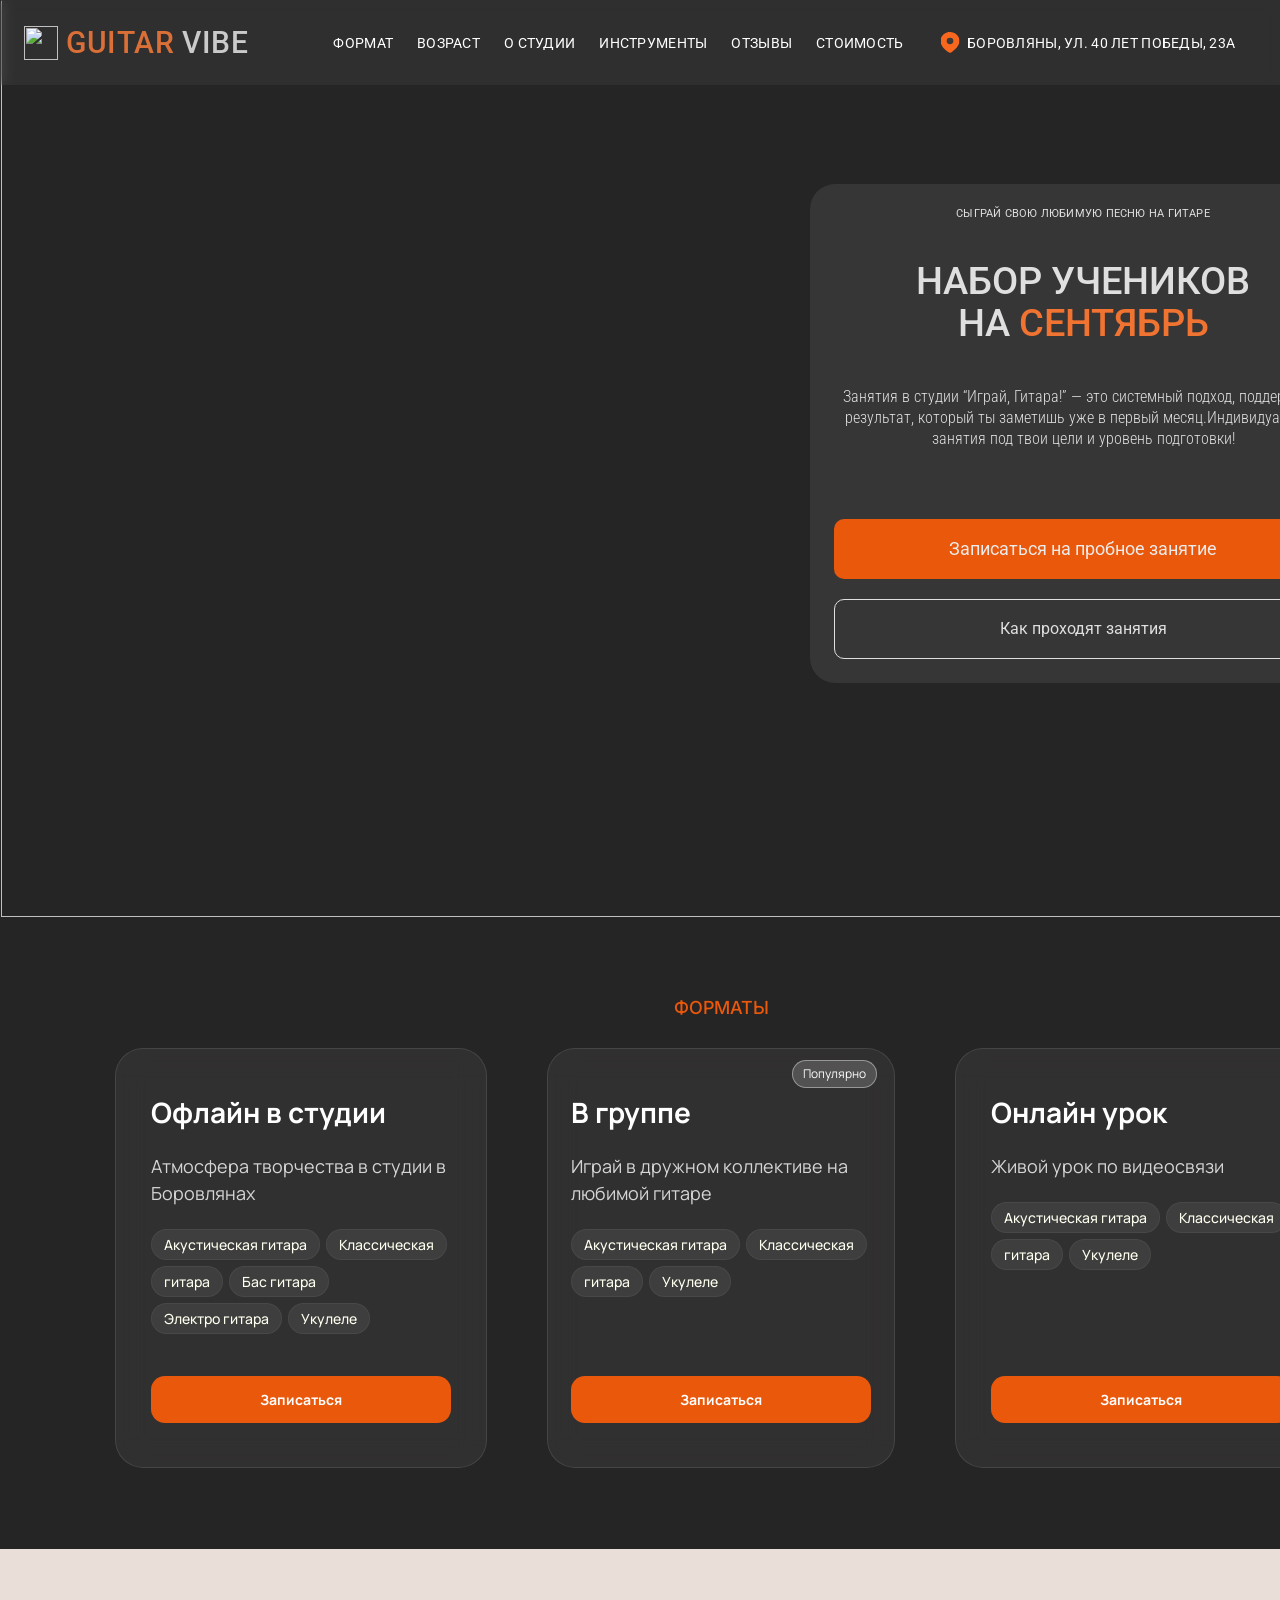
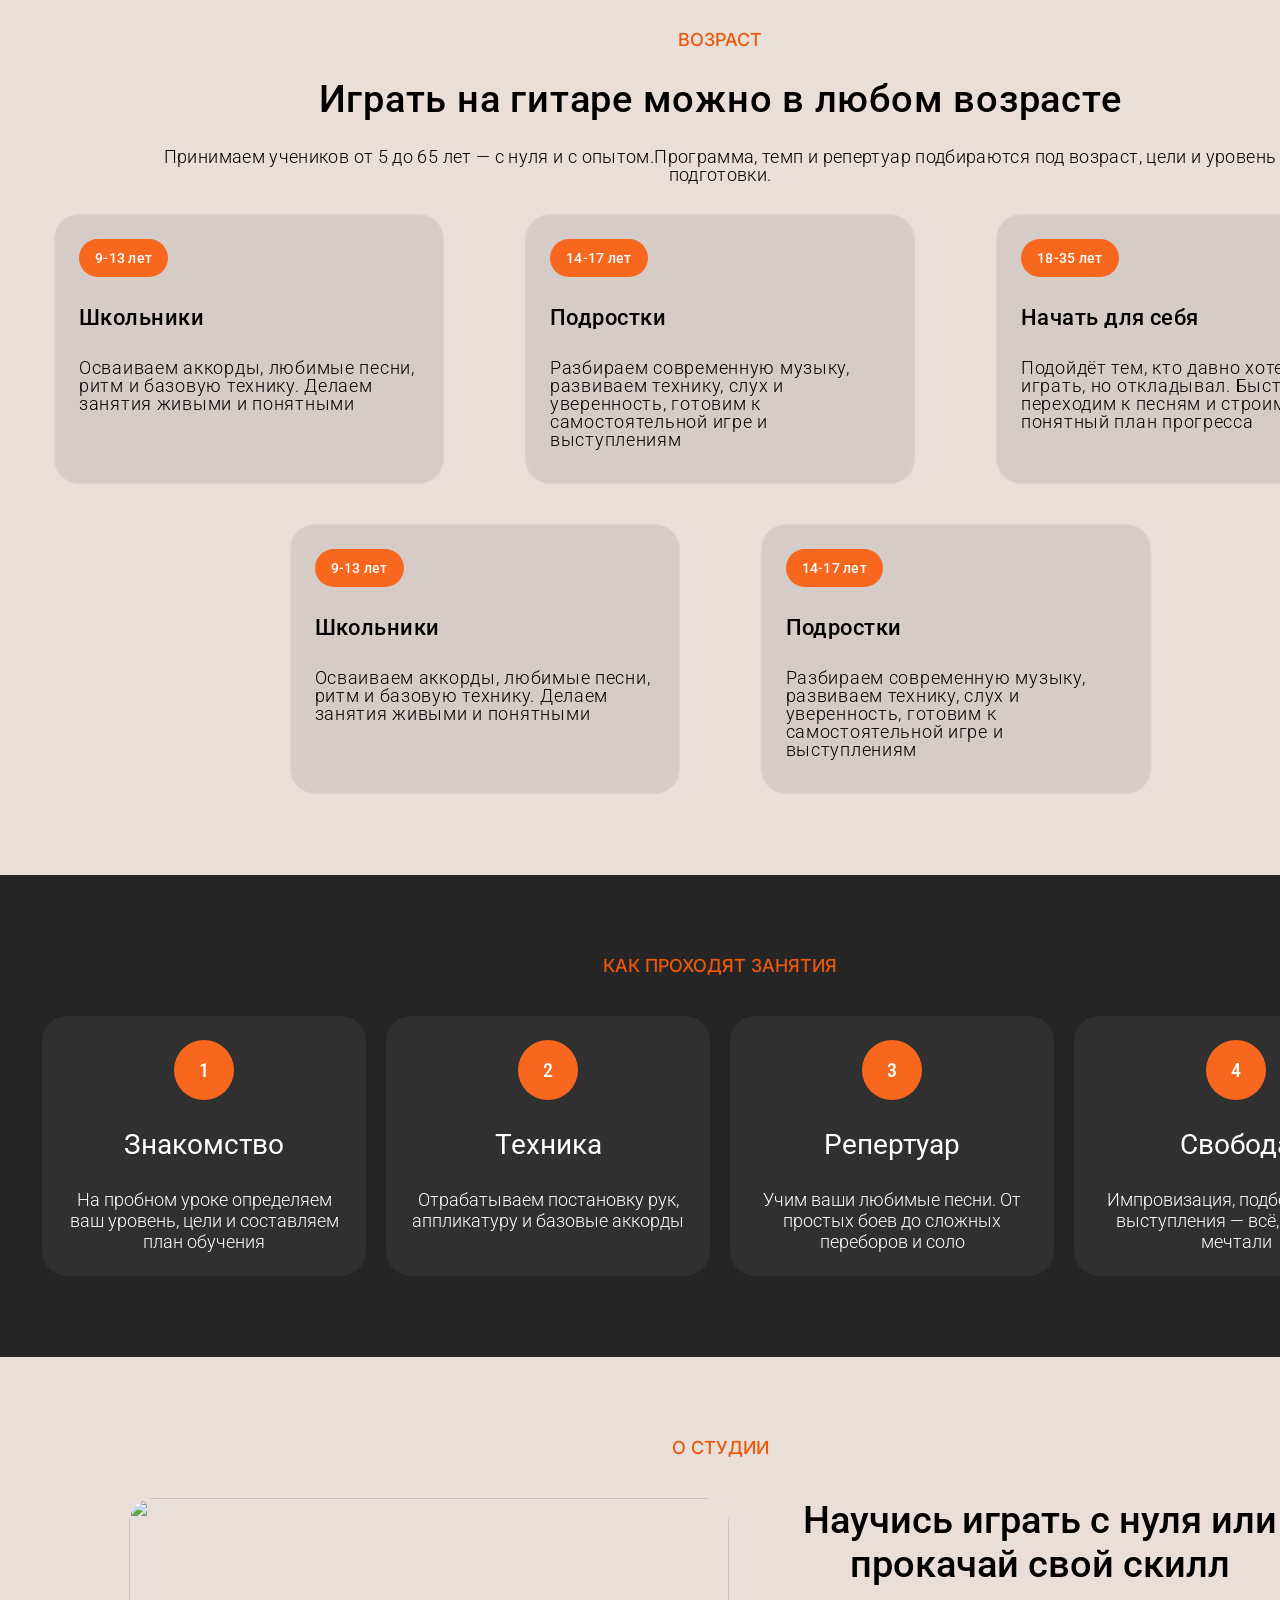
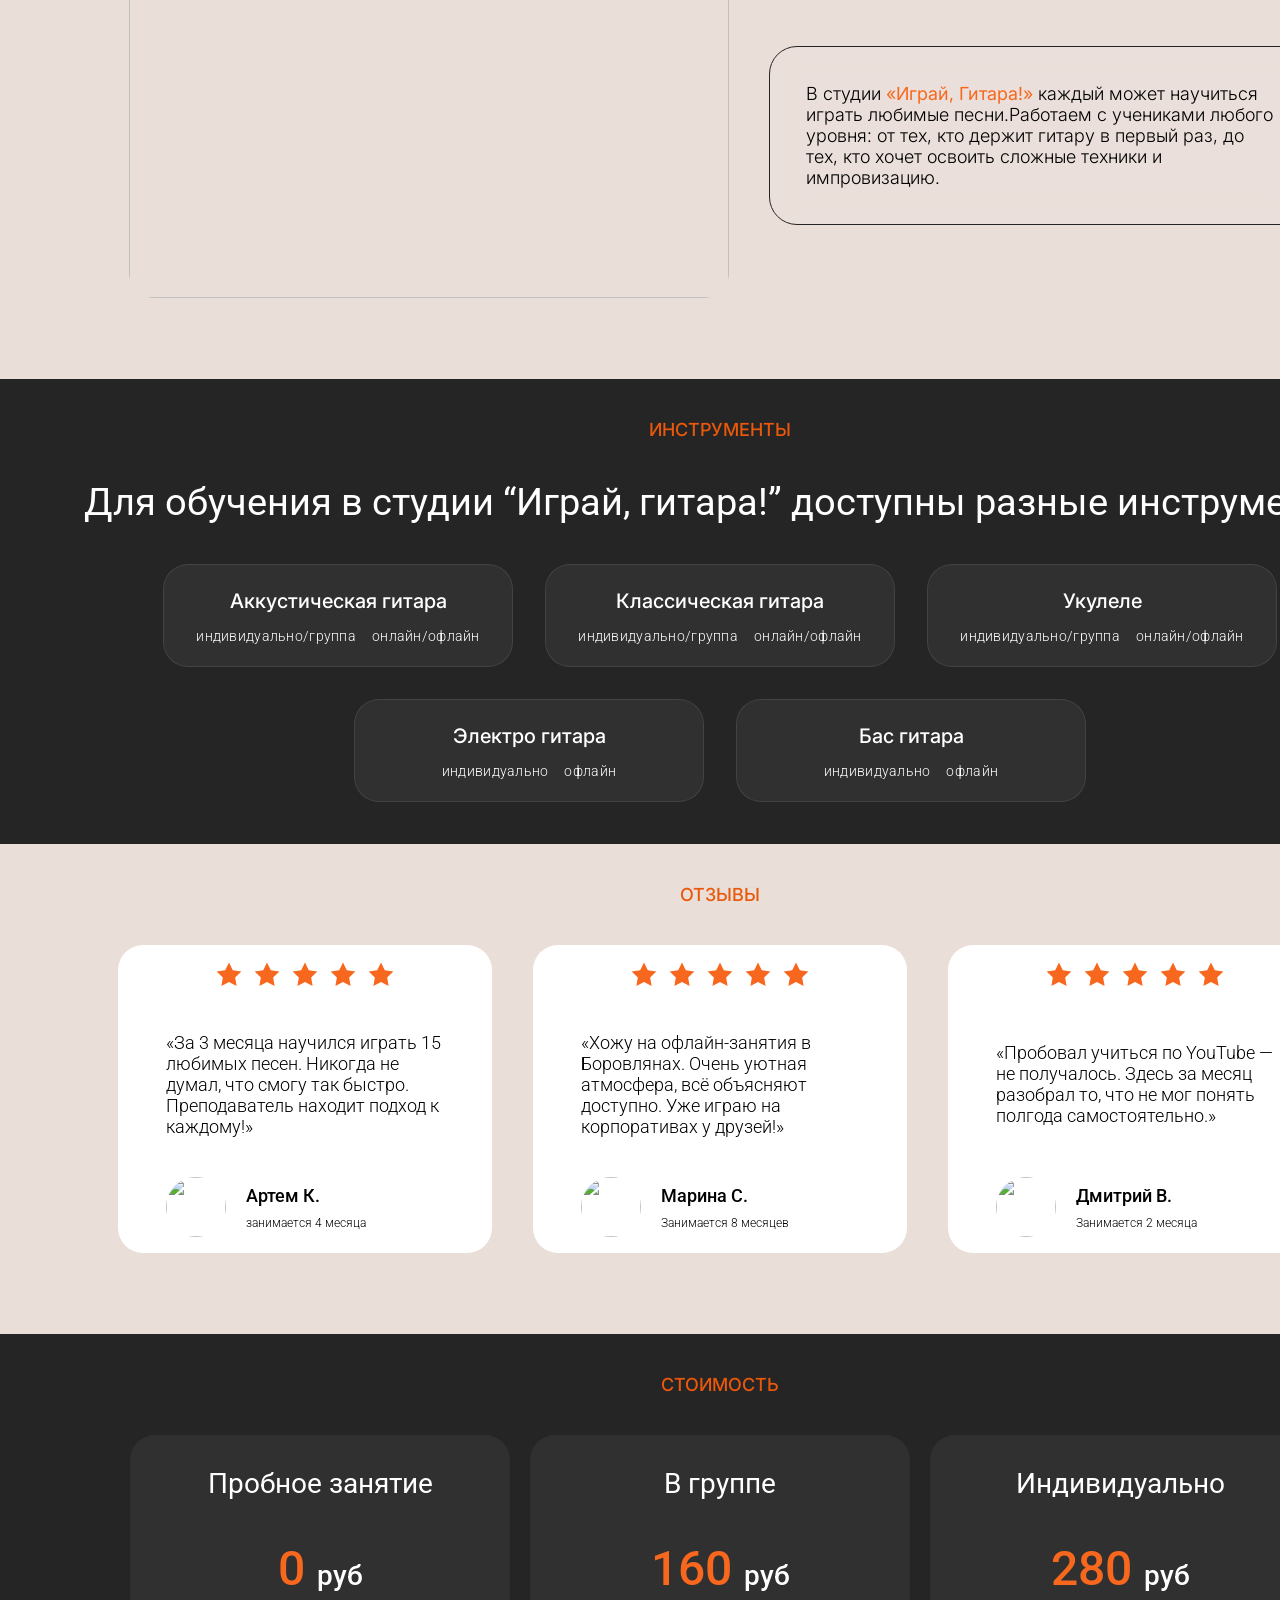
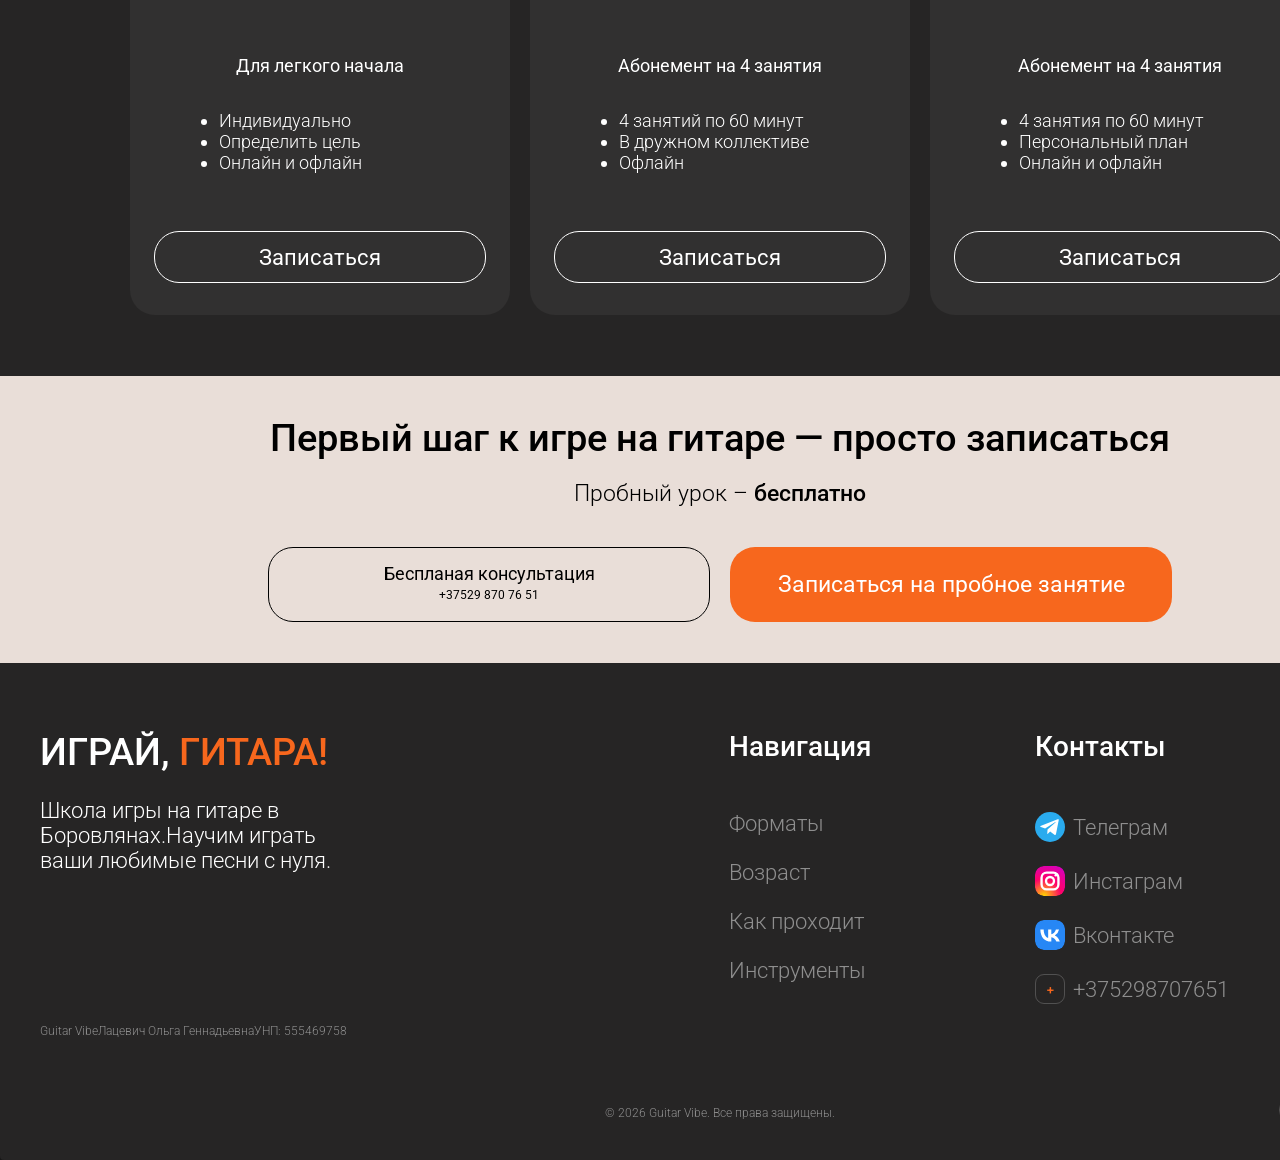
==== commit d2d3b71b: "Restore original site artwork" ====
--- a/vibe-studio-figma-exact.html
+++ b/vibe-studio-figma-exact.html
@@ -8,7 +8,6 @@
   <title>Guitar Vibe</title>
   <link rel="icon" type="image/png"
     href="[data-uri]">
-  <link rel="icon" href="./assets/logo-mark.svg" type="image/svg+xml">
   <link rel="preconnect" href="https://fonts.googleapis.com">
   <link rel="preconnect" href="https://fonts.gstatic.com" crossorigin>
   <link
@@ -3366,7 +3365,7 @@
 
       .mfield select {
         appearance: none;
-        background: #d5ccc9 url("./assets/chevron-down.svg") no-repeat calc(100% - 16px) 50%/36px 36px;
+        background: #d5ccc9 url("https://www.figma.com/api/mcp/asset/a5ecd9d1-9b1a-4e27-b32f-81679f5b7211.svg") no-repeat calc(100% - 16px) 50%/36px 36px;
         padding-right: 58px
       }
 
@@ -3576,7 +3575,7 @@
     }
 
     .consent input:checked {
-      background: url("./assets/check.svg") center/36px 36px no-repeat
+      background: url("https://www.figma.com/api/mcp/asset/3a6013a9-1d38-4a1a-9e4f-921b7cb2b4d1.svg") center/36px 36px no-repeat
     }
 
     .consent input:checked::after {
@@ -3770,7 +3769,7 @@
       }
 
       .mform-consent input:checked {
-        background: url("./assets/check.svg") center/36px 36px no-repeat
+        background: url("https://www.figma.com/api/mcp/asset/c0843a83-71c8-4a8d-a875-7c027b9de4a5.svg") center/36px 36px no-repeat
       }
 
       .mform-consent.invalid {
@@ -3780,7 +3779,7 @@
       }
 
       .mfield select {
-        background-image: url("./assets/chevron-down.svg")
+        background-image: url("https://www.figma.com/api/mcp/asset/a5ecd9d1-9b1a-4e27-b32f-81679f5b7211.svg")
       }
     }
 
@@ -3932,11 +3931,11 @@
       }
 
       .mform-consent input:checked {
-        background-image: url("./assets/check.svg")
+        background-image: url("https://www.figma.com/api/mcp/asset/c0843a83-71c8-4a8d-a875-7c027b9de4a5.svg")
       }
 
       .mfield select {
-        background-image: url("./assets/chevron-down.svg")
+        background-image: url("https://www.figma.com/api/mcp/asset/a5ecd9d1-9b1a-4e27-b32f-81679f5b7211.svg")
       }
 
       .m-copy {
@@ -4189,7 +4188,7 @@
   <header class="site-header" id="siteHeader">
     <div class="header-inner">
       <div class="brand-wrap"><img class="header-logo"
-          src="./assets/logo-mark.svg" alt="">
+          src="https://www.figma.com/api/mcp/asset/8f1db26f-ead7-41d5-b143-843fb2b96a74.svg" alt="">
         <div class="brand"><span class="accent">Guitar</span> vibe</div>
       </div>
       <nav class="nav"><a href="#format">формат</a><a href="#age">возраст</a><a href="#about">о студии</a><a
@@ -4205,10 +4204,10 @@
 
   <div class="mobile-stage-wrap" aria-label="Мобильная версия сайта">
     <main class="mobile-stage">
-      <div class="m-hero-bg"><img src="./assets/hero-guitar.jpg"
+      <div class="m-hero-bg"><img src="https://www.figma.com/api/mcp/asset/226df0b6-5ff7-4ce8-9f8a-1414b3996014.png"
           alt=""></div>
       <header class="m-header">
-        <div class="m-brand"><img src="./assets/logo-mark.svg"
+        <div class="m-brand"><img src="https://www.figma.com/api/mcp/asset/fb5e2315-d717-494a-a183-e8dfa10e57ab.png"
             alt="">
           <div class="m-brand-text">Guitar <span>vibe</span></div>
         </div>
@@ -4219,7 +4218,7 @@
           target="_blank" rel="noopener noreferrer" aria-label="Открыть адрес на Яндекс Картах"></a>
         <nav class="m-menu-panel" id="mobileMenuPanel"><button class="m-menu-close" type="button"
             aria-label="Закрыть меню"><img
-              src="./assets/close.svg" alt=""></button><a
+              src="https://www.figma.com/api/mcp/asset/7989cd95-fad7-4f98-9fb5-92deb95da27f.svg" alt=""></button><a
             href="#m-formats">формат</a><a href="#age">возраст</a><a href="#m-about">о студии</a><a
             href="#m-instruments">инструменты</a><a href="#m-reviews">отзывы</a><a href="#m-pricing">стоимость</a></nav>
       </header>
@@ -4269,7 +4268,7 @@
       <section class="m-about" id="m-about">
         <p class="m-section-label">о студии</p>
         <div class="m-about-inner"><img class="m-about-photo"
-            src="./assets/about-studio.jpg" alt="">
+            src="https://www.figma.com/api/mcp/asset/ff149523-440c-48de-85bc-3222d2307ab7.png" alt="">
           <div class="m-about-card">
             <p>В студии <span class="accent">«Играй, Гитара!»</span> каждый может научиться играть любимые
               песни.<br><br>Работаем с учениками любого уровня: от тех, кто держит гитару в первый раз, до тех, кто
@@ -4338,7 +4337,7 @@
         <div class="m-review-list">
           <article class="m-review">
             <div class="m-review-person"><img
-                src="./assets/review-artem.jpg" alt="">
+                src="https://www.figma.com/api/mcp/asset/75d4462e-31a2-40b4-b72f-f7905567f153.png" alt="">
               <div class="person-copy"><strong>Артем К.</strong><small>занимается 4 месяца</small></div>
             </div>
             <div class="m-review-copy">
@@ -4354,7 +4353,7 @@
           </article>
           <article class="m-review tall">
             <div class="m-review-person"><img
-                src="./assets/review-marina.jpg" alt="">
+                src="https://www.figma.com/api/mcp/asset/7a0ae014-d9d4-4985-9513-4c625e87f094.png" alt="">
               <div class="person-copy"><strong>Марина С.</strong><small>Занимается 8 месяцев</small></div>
             </div>
             <div class="m-review-copy">
@@ -4370,7 +4369,7 @@
           </article>
           <article class="m-review">
             <div class="m-review-person"><img
-                src="./assets/review-dmitry.jpg" alt="">
+                src="https://www.figma.com/api/mcp/asset/3ffda4de-50ac-49d3-a7d2-ca45bc2ed0d7.png" alt="">
               <div class="person-copy"><strong>Дмитрий В.</strong><small>Занимается 2 месяца</small></div>
             </div>
             <div class="m-review-copy">
@@ -4463,7 +4462,7 @@
   </div>
 
   <main class="desktop-stage">
-    <img class="hero-image" src="./assets/hero-guitar.jpg" alt="">
+    <img class="hero-image" src="https://www.figma.com/api/mcp/asset/40fe2a88-7b15-4fe3-90f2-1a36f3237881.png" alt="">
     <section class="hero-card lazy-reveal">
       <div class="hero-copy">
         <div class="eyebrow">СЫГРАЙ СВОЮ ЛЮБИМУЮ ПЕСНЮ НА ГИТАРЕ</div>
@@ -4574,7 +4573,7 @@
     <section class="about lazy-reveal" id="about">
       <p class="section-label">о студии</p>
       <div class="about-inner"><img class="about-photo"
-          src="./assets/about-studio.jpg" alt="">
+          src="https://www.figma.com/api/mcp/asset/3e24e32d-81c3-4928-9138-5b9dd61267cc.png" alt="">
         <div class="about-right">
           <h2 class="about-title">Научись играть с нуля или прокачай свой&nbsp;скилл</h2>
           <div class="about-card">
@@ -4616,7 +4615,7 @@
           <p class="review-text">«За 3 месяца научился играть 15 любимых песен. Никогда не думал, что смогу так быстро.
             Преподаватель находит подход к каждому!»</p>
           <div class="review-person"><img
-              src="./assets/review-artem.jpg" alt="">
+              src="https://www.figma.com/api/mcp/asset/410bb462-d97d-4eba-9aa5-8598df6ca707.png" alt="">
             <div><strong>Артем К.</strong><small>занимается 4 месяца</small></div>
           </div>
         </article>
@@ -4625,7 +4624,7 @@
           <p class="review-text">«Хожу на офлайн-занятия в Боровлянах. Очень уютная атмосфера, всё объясняют доступно.
             Уже играю на корпоративах у друзей!»</p>
           <div class="review-person"><img
-              src="./assets/review-marina.jpg" alt="">
+              src="https://www.figma.com/api/mcp/asset/9dda3618-4275-4451-89c9-8ad5c7c75b30.png" alt="">
             <div><strong>Марина С.</strong><small>Занимается 8 месяцев</small></div>
           </div>
         </article>
@@ -4634,7 +4633,7 @@
           <p class="review-text">«Пробовал учиться по YouTube — не получалось. Здесь за месяц разобрал то, что не мог
             понять полгода самостоятельно.»</p>
           <div class="review-person"><img
-              src="./assets/review-dmitry.jpg" alt="">
+              src="https://www.figma.com/api/mcp/asset/75d25a1c-09ce-4b44-9c7d-2f1e598810b3.png" alt="">
             <div><strong>Дмитрий В.</strong><small>Занимается 2 месяца</small></div>
           </div>
         </article>
@@ -4736,7 +4735,7 @@
   <div class="modal" id="modal" aria-hidden="true">
     <div class="form-card" id="formCard">
       <button class="form-close" id="formClose" aria-label="Закрыть"><img
-          src="./assets/close.svg" alt=""></button>
+          src="https://www.figma.com/api/mcp/asset/5fad383b-4ae3-4fd7-9e94-6af47c91ef6f.svg" alt=""></button>
       <div id="formContent"></div>
     </div>
   </div>
@@ -4755,7 +4754,7 @@
     function desktopHead() { return `<div class="form-head"><h2>Запись на пробное занятие</h2><div class="step-indicator">${stepLabel()}</div></div>` }
     function mobileHead() { return `<div class="mform-head"><h2>Запись на пробное занятие</h2><div class="mform-step">${stepLabel()}</div></div>` }
     function renderDesktop() {
-      closeBtn.src = ''; closeBtn.querySelector('img').src = './assets/close.svg';
+      closeBtn.src = ''; closeBtn.querySelector('img').src = 'https://www.figma.com/api/mcp/asset/5fad383b-4ae3-4fd7-9e94-6af47c91ef6f.svg';
       closeBtn.classList.toggle('show', state.screen === 'format');
       let html = desktopHead();
       if (state.screen === 'format') html += `<div class="form-question format-question"><h3>Где удобнее заниматься?</h3><p class="sub">Выберите формат – его можно поменять потом</p></div><div class="choice-grid format-grid">${choice('offline', 'В студии', 'Офлайн', state.format === 'offline')}${choice('online', 'Дома', 'Онлайн', state.format === 'online')}</div><div class="form-actions only-next"><button class="form-next" data-action="next">Дальше</button></div>`;
@@ -4771,12 +4770,12 @@
       if (state.screen === 'contact') html += `<div class="form-question"><h3>Оставьте свои контакты</h3><p class="sub">Мы позвоним для подтверждения заявки</p></div><div class="contact-grid"><div class="field"><label>Ваше Имя<span class="req">*</span></label><input id="fName" autocomplete="name" placeholder="Имя" value="${esc(state.name)}"></div><div class="field"><label>Телефон/Телеграм<span class="req">*</span></label><input id="fPhone" type="tel" autocomplete="tel" placeholder="+375 29 000-00-00" value="${esc(state.phone)}"></div><div class="field"><label>Уровень<span class="req">*</span></label><select id="fLevel"><option ${state.level === 'Начинающий' ? 'selected' : ''}>Начинающий</option><option ${state.level === 'Средний' ? 'selected' : ''}>Средний</option><option ${state.level === 'Продвинутый' ? 'selected' : ''}>Продвинутый</option></select></div><div class="field full"><label>Что хотите научиться играть?</label><textarea id="fWish" placeholder="Например, любимые песни, аккорды, соло...">${esc(state.wish)}</textarea></div><div class="field full" aria-hidden="true" style="position:absolute;left:-9999px"><label>Сайт<input id="fWebsite" tabindex="-1" autocomplete="off"></label></div></div><label class="consent" id="consentWrap"><input type="checkbox" id="fConsent" ${state.consent ? 'checked' : ''}><span>Согласен на обработку контактных данных для связи по этой заявке</span></label>${state.submitError ? `<p class="form-submit-error" role="alert" tabindex="-1">${esc(state.submitError)}</p>` : ''}<div class="form-actions"><button class="form-back" data-action="back">Назад</button><button class="form-next" data-action="submit">Отправить заявку</button></div>`;
       if (state.screen === 'success') {
         closeBtn.classList.remove('show');
-        html = `<div class="success"><div class="success-top"><h2>Заявка принята <img src="./assets/check.svg" alt=""></h2><div class="success-data"><div><div><b>Инструмент:</b> ${state.instrument}</div><div><b>Уровень:</b> ${state.level.toLowerCase()}</div></div><div><div><b>Формат:</b> ${formatText().toLowerCase()}</div><div><b>Время:</b> ${timeText().toLowerCase()}</div></div></div></div><button class="success-return" data-action="return">Вернуться на сайт</button></div>`;
+        html = `<div class="success"><div class="success-top"><h2>Заявка принята <img src="https://www.figma.com/api/mcp/asset/b35b5284-dee3-41dd-bb30-68b30959b464.svg" alt=""></h2><div class="success-data"><div><div><b>Инструмент:</b> ${state.instrument}</div><div><b>Уровень:</b> ${state.level.toLowerCase()}</div></div><div><div><b>Формат:</b> ${formatText().toLowerCase()}</div><div><b>Время:</b> ${timeText().toLowerCase()}</div></div></div></div><button class="success-return" data-action="return">Вернуться на сайт</button></div>`;
       }
       content.innerHTML = html;
     }
     function renderMobile() {
-      closeBtn.querySelector('img').src = './assets/close.svg';
+      closeBtn.querySelector('img').src = 'https://www.figma.com/api/mcp/asset/e81214c9-635c-426f-8f54-fae2a0843513.svg';
       closeBtn.classList.toggle('show', state.screen === 'format');
       let html = '';
       if (state.screen === 'format') html = `${mobileHead()}<h3 class="mform-title">Где удобнее заниматься?</h3><div class="mform-format-row">${mchoice('offline', 'В студии', 'Офлайн', state.format === 'offline')}${mchoice('online', 'Дома', 'Онлайн', state.format === 'online')}</div><div class="mform-actions single"><button class="mform-next" data-action="next">Дальше</button></div>`;
@@ -4793,7 +4792,7 @@
       if (state.screen === 'contact') html = `${mobileHead()}<div class="mform-contact-title"><h3>Оставьте свои контакты</h3><p>Мы позвоним для подтверждения заявки</p></div><div class="mform-fields"><div class="mfield"><label>Ваше Имя<span class="req">*</span></label><input id="fName" autocomplete="name" placeholder="Имя" value="${esc(state.name)}"></div><div class="mfield"><label>Телефон<span class="req">*</span></label><input id="fPhone" type="tel" autocomplete="tel" placeholder="+375 29 000-00-00" value="${esc(state.phone)}"></div><div class="mfield"><label>Уровень<span class="req">*</span></label><select id="fLevel"><option ${state.level === 'Начинающий' ? 'selected' : ''}>Начинающий</option><option ${state.level === 'Средний' ? 'selected' : ''}>Средний</option><option ${state.level === 'Продвинутый' ? 'selected' : ''}>Продвинутый</option></select></div><div class="mfield"><label>Что хотите научиться играть?</label><textarea id="fWish" placeholder="Например, любимые песни, аккорды, соло...">${esc(state.wish)}</textarea></div><div class="mfield" aria-hidden="true" style="position:absolute;left:-9999px"><label>Сайт<input id="fWebsite" tabindex="-1" autocomplete="off"></label></div></div><label class="mform-consent" id="consentWrap"><input type="checkbox" id="fConsent" ${state.consent ? 'checked' : ''}><span>Согласен на обработку контактных данных для связи по этой заявке</span></label>${state.submitError ? `<p class="form-submit-error" role="alert" tabindex="-1">${esc(state.submitError)}</p>` : ''}<div class="mform-actions"><button class="mform-back" data-action="back">Назад</button><button class="mform-next" data-action="submit">Отправить</button></div>`;
       if (state.screen === 'success') {
         closeBtn.classList.remove('show');
-        html = `<div class="mform-success-head"><h2>Заявка принята</h2><img src="./assets/check.svg" alt=""></div><div class="mform-success-data"><div><b>Инструмент:</b> <span class="val">${state.instrument}</span></div><div><b>Уровень:</b> <span class="val">${state.level}</span></div><div><b>Формат:</b> <span class="val">${formatText()}</span></div><div><b>Время:</b> <span class="val">${timeText()}</span></div></div><button class="mform-return" data-action="return">Вернуться на сайт</button>`;
+        html = `<div class="mform-success-head"><h2>Заявка принята</h2><img src="https://www.figma.com/api/mcp/asset/467281af-9f37-449a-b858-46a67a8e30f7.svg" alt=""></div><div class="mform-success-data"><div><b>Инструмент:</b> <span class="val">${state.instrument}</span></div><div><b>Уровень:</b> <span class="val">${state.level}</span></div><div><b>Формат:</b> <span class="val">${formatText()}</span></div><div><b>Время:</b> <span class="val">${timeText()}</span></div></div><button class="mform-return" data-action="return">Вернуться на сайт</button>`;
       }
       content.innerHTML = html;
     }
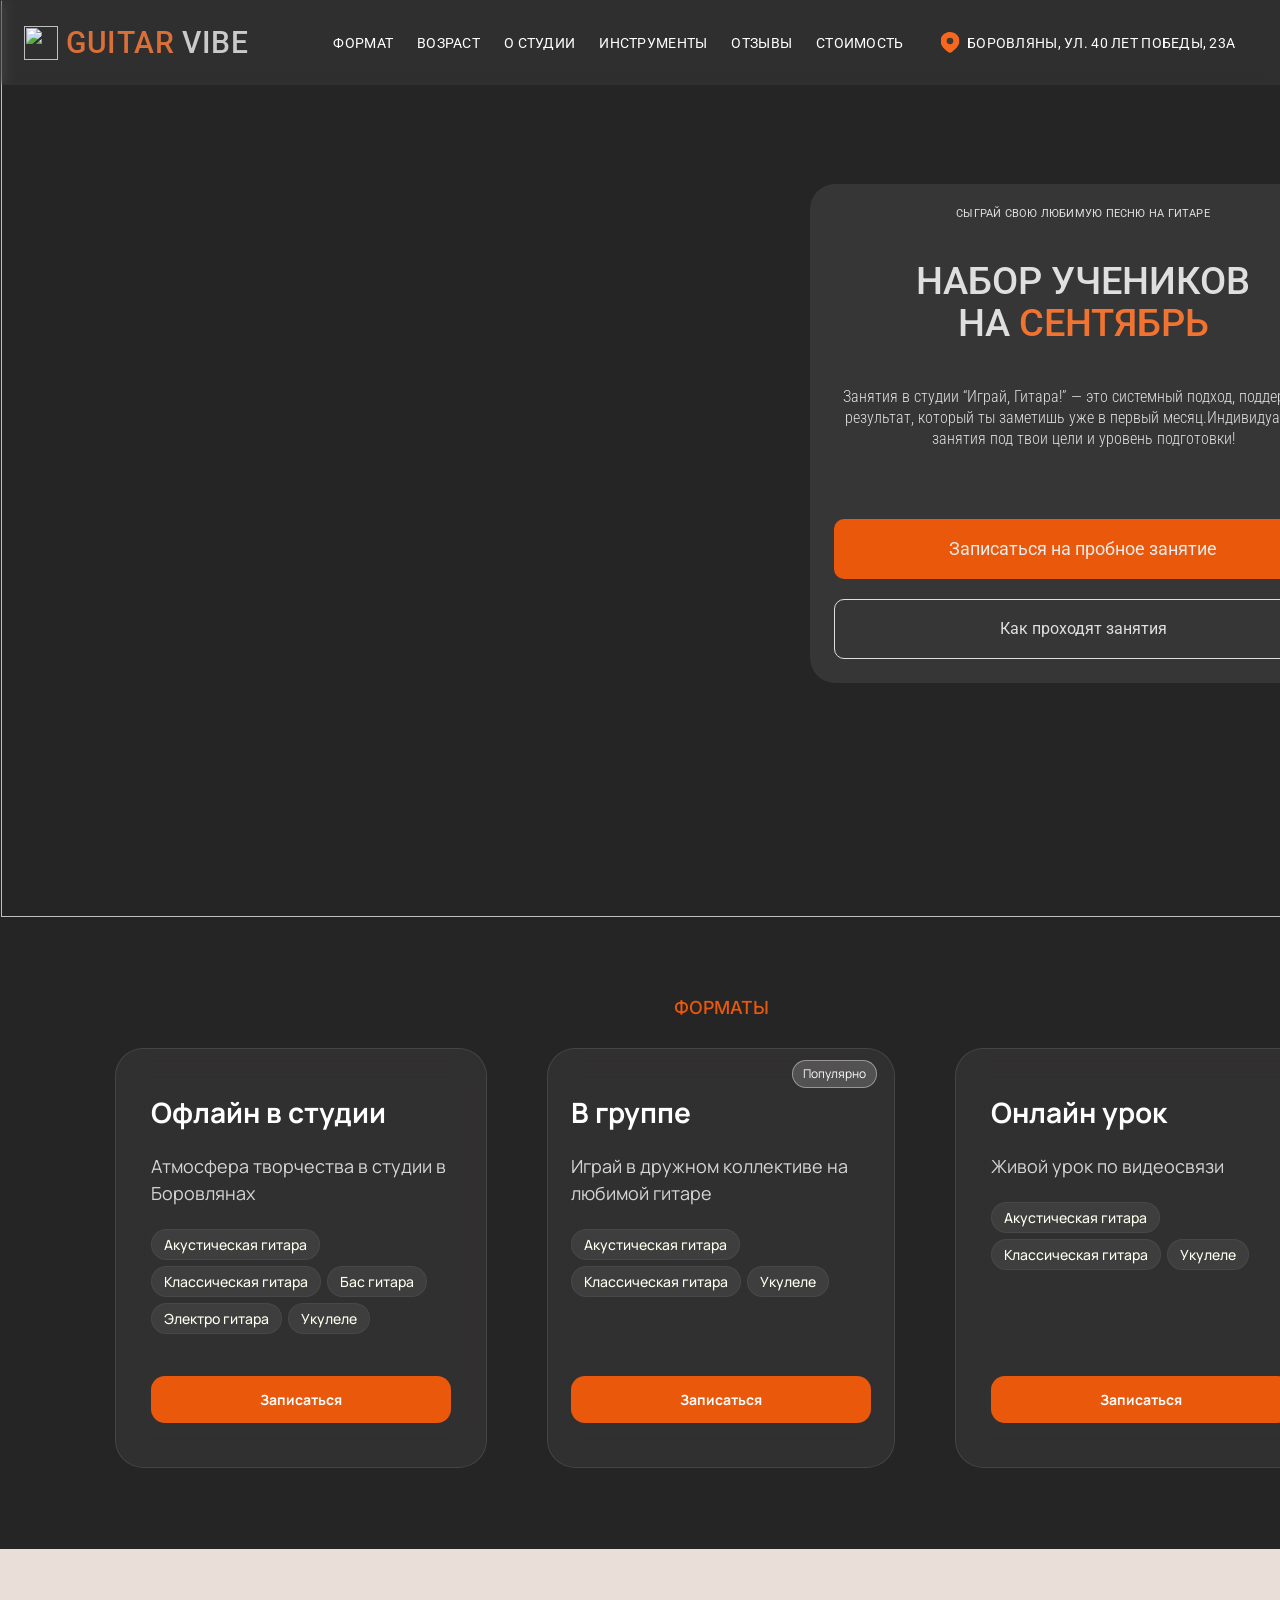
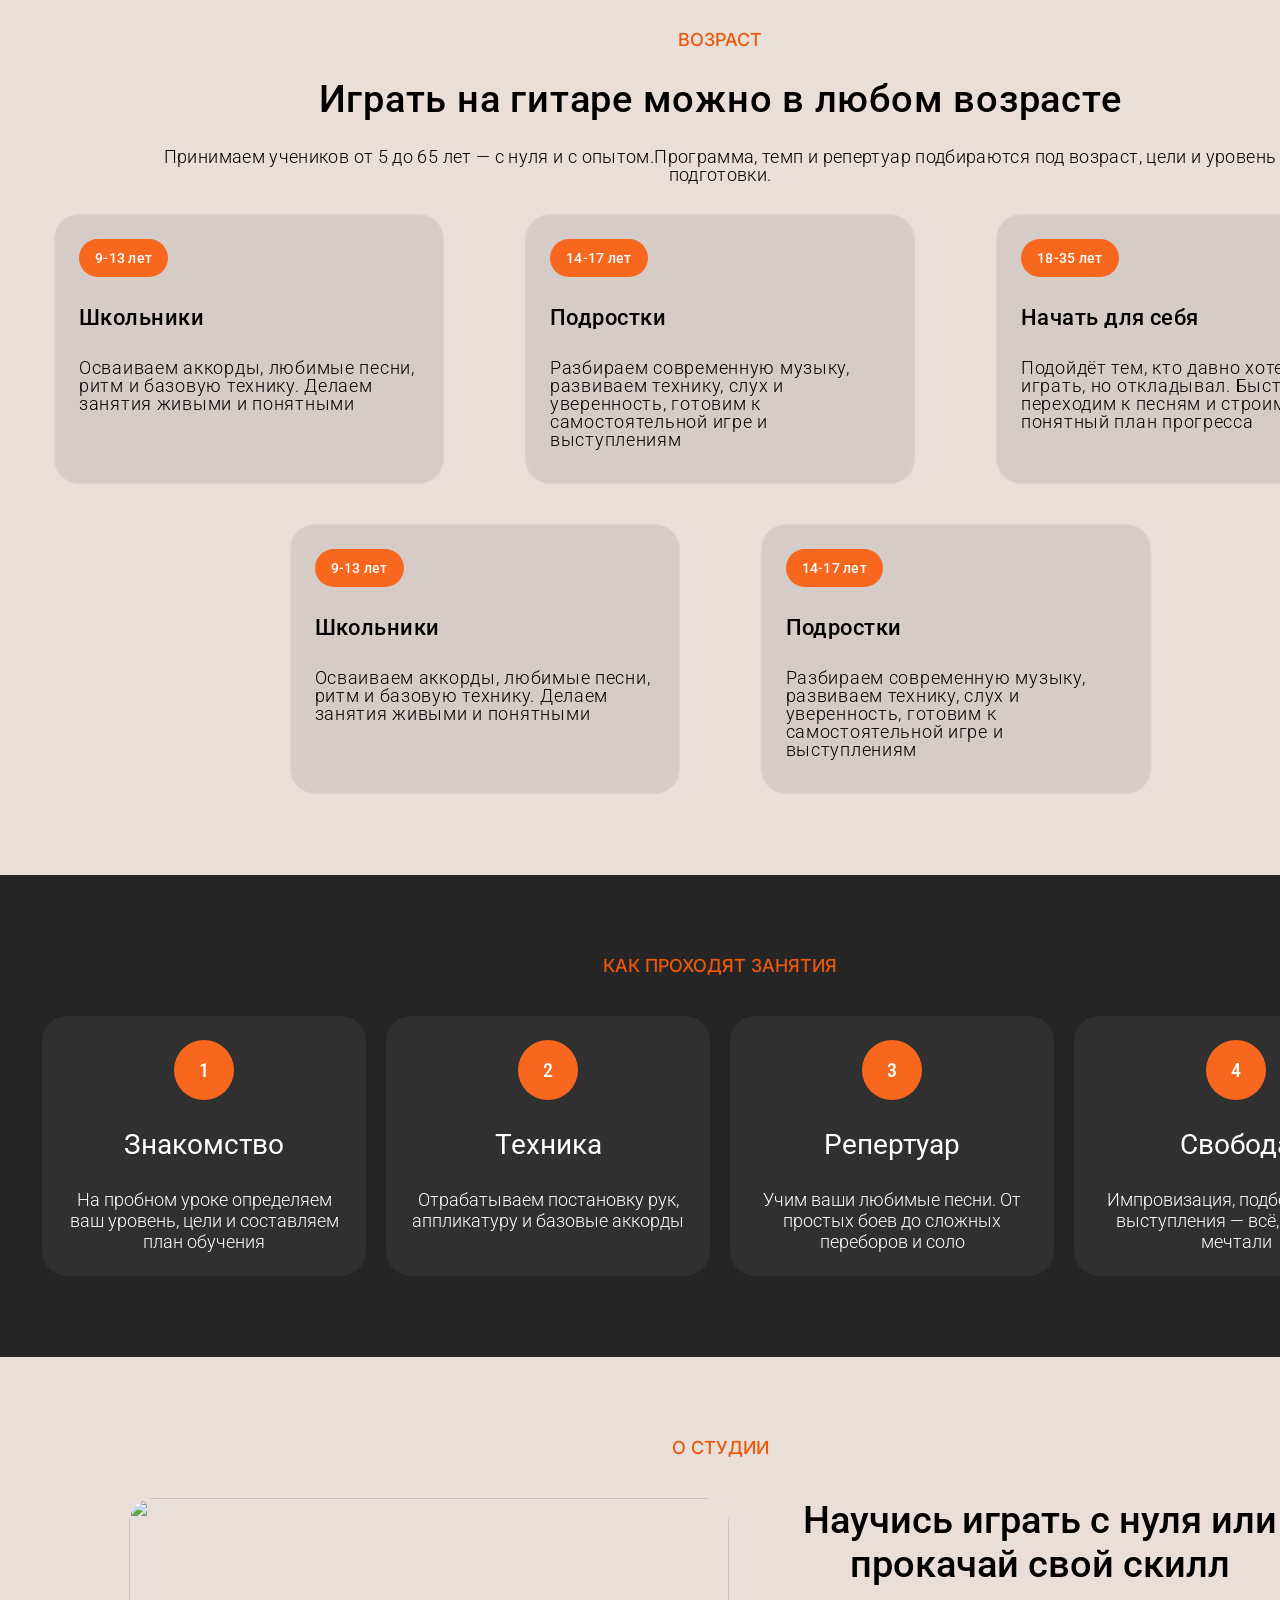
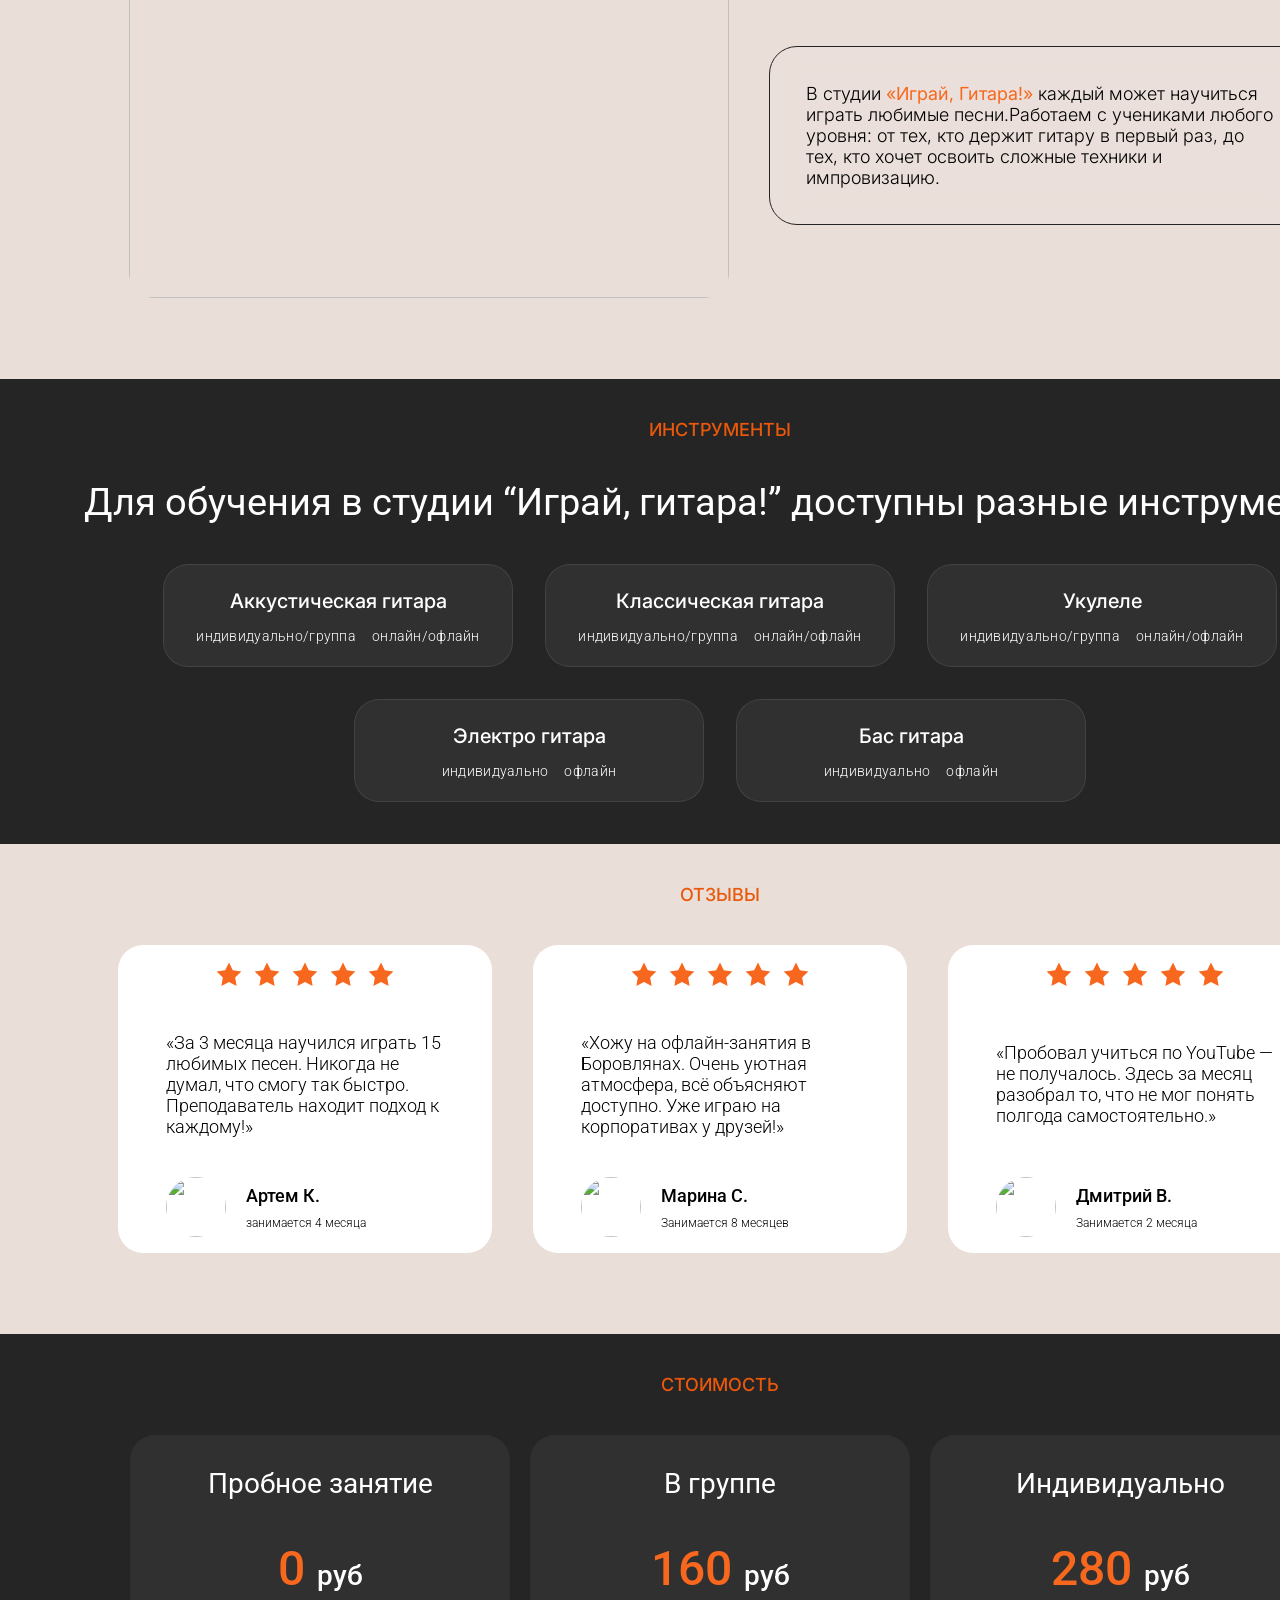
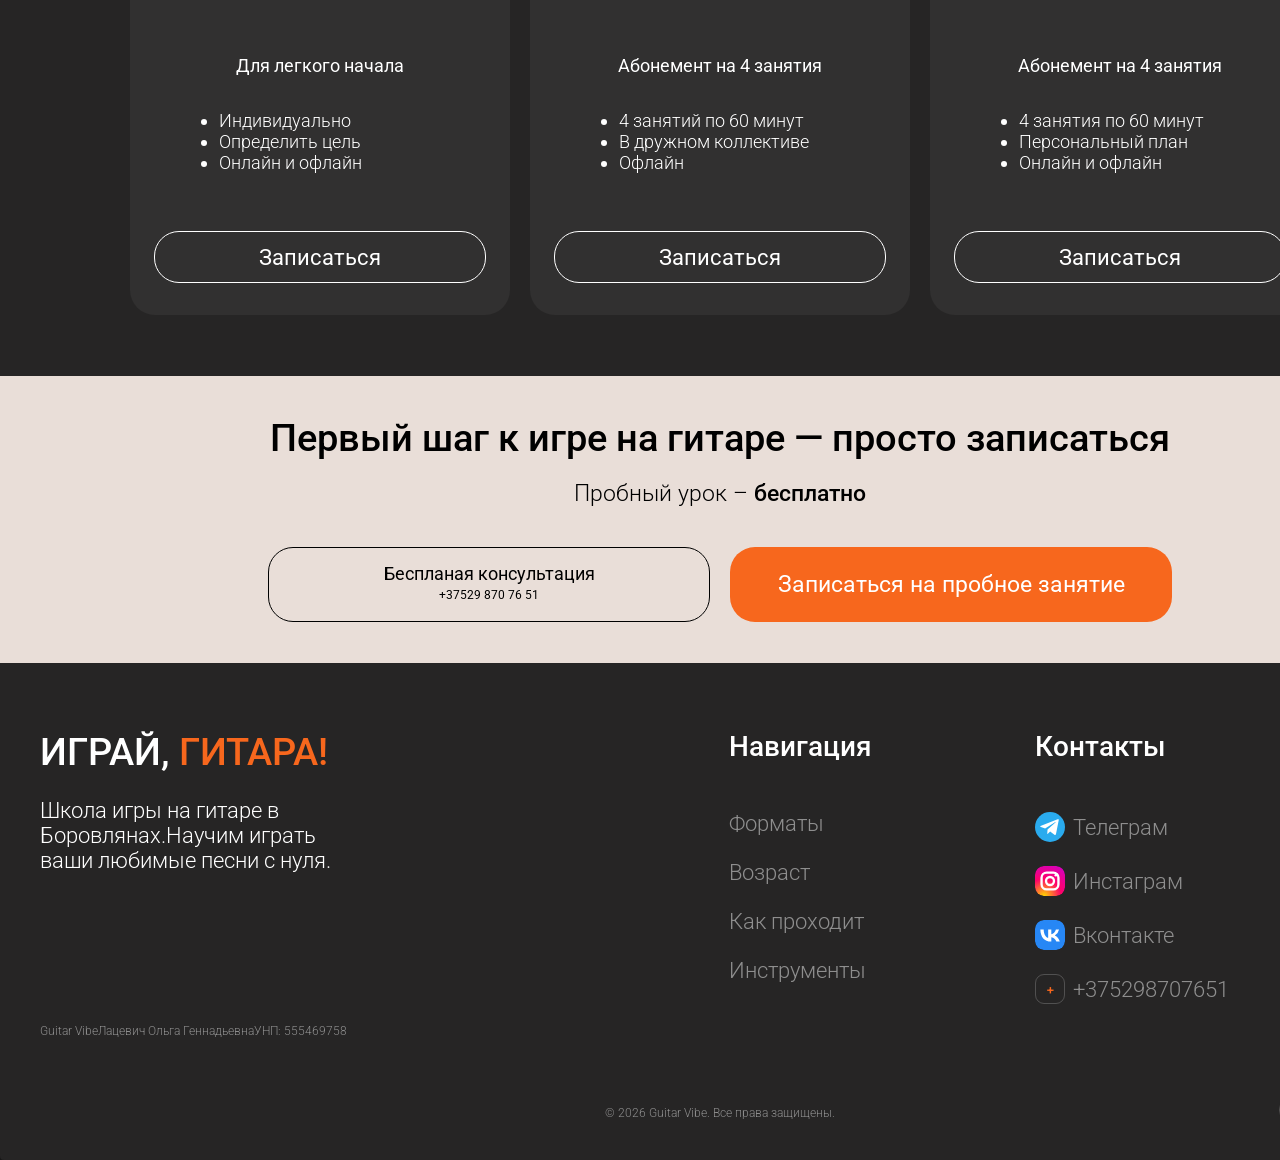
==== commit 3bd5438b: "Fix mobile format layout and hidden section gaps" ====
--- a/vibe-studio-figma-exact.html
+++ b/vibe-studio-figma-exact.html
@@ -4188,7 +4188,7 @@
   <header class="site-header" id="siteHeader">
     <div class="header-inner">
       <div class="brand-wrap"><img class="header-logo"
-          src="https://www.figma.com/api/mcp/asset/8f1db26f-ead7-41d5-b143-843fb2b96a74.svg" alt="">
+          src="https://www.figma.com/api/mcp/asset/fb5e2315-d717-494a-a183-e8dfa10e57ab.png" alt="">
         <div class="brand"><span class="accent">Guitar</span> vibe</div>
       </div>
       <nav class="nav"><a href="#format">формат</a><a href="#age">возраст</a><a href="#about">о студии</a><a
@@ -4821,13 +4821,14 @@
     document.querySelectorAll('.open-form').forEach(b => b.addEventListener('click', () => openModal(b.dataset.prefillFormat || null, b.dataset.prefillMode || null)));
     document.querySelectorAll('[data-scroll]').forEach(b => b.addEventListener('click', () => document.querySelector(b.dataset.scroll)?.scrollIntoView({ behavior: 'smooth' })));
     const mobileWrap = document.querySelector('.mobile-stage-wrap'), mobileMenuBtn = document.getElementById('mobileMenuBtn'), mobileMenuPanel = document.getElementById('mobileMenuPanel');
-    function syncMobileStage() { if (!mobileWrap) return; const mobile = window.innerWidth <= 767; if (!mobile) { mobileWrap.style.height = ''; document.documentElement.style.removeProperty('--mobile-scale'); document.documentElement.style.removeProperty('--mobile-card-gutter'); return } const s = Math.min(1, window.innerWidth / 430); document.documentElement.style.setProperty('--mobile-scale', s); document.documentElement.style.setProperty('--mobile-card-gutter', (16 / s) + 'px'); mobileWrap.style.height = (4551 * s) + 'px' }
+    function syncMobileStage() { if (!mobileWrap) return; const mobile = window.innerWidth <= 767; if (!mobile) { mobileWrap.style.height = ''; document.documentElement.style.removeProperty('--mobile-scale'); document.documentElement.style.removeProperty('--mobile-card-gutter'); return } const s = Math.min(1, window.innerWidth / 430), contentHeight = Number(mobileWrap.dataset.contentHeight) || 4551; document.documentElement.style.setProperty('--mobile-scale', s); document.documentElement.style.setProperty('--mobile-card-gutter', (16 / s) + 'px'); mobileWrap.style.height = (contentHeight * s) + 'px' }
+    window.syncMobileStage = syncMobileStage;
     syncMobileStage(); window.addEventListener('resize', () => { syncMobileStage(); if (modal.classList.contains('open')) render() }, { passive: true });
     if (mobileMenuBtn && mobileMenuPanel) { const setMobileMenuState = open => { mobileMenuPanel.classList.toggle('open', open); mobileMenuBtn.setAttribute('aria-expanded', String(open)); mobileMenuBtn.setAttribute('aria-label', open ? 'Закрыть меню' : 'Открыть меню') }, closeMobileMenu = () => setMobileMenuState(false); mobileMenuBtn.addEventListener('click', () => setMobileMenuState(!mobileMenuPanel.classList.contains('open'))); mobileMenuPanel.querySelector('.m-menu-close')?.addEventListener('click', closeMobileMenu); mobileMenuPanel.querySelectorAll('a').forEach(a => a.addEventListener('click', closeMobileMenu)); document.addEventListener('pointerdown', e => { if (mobileMenuPanel.classList.contains('open') && !mobileMenuPanel.contains(e.target) && !mobileMenuBtn.contains(e.target)) closeMobileMenu() }); document.addEventListener('keydown', e => { if (e.key === 'Escape') closeMobileMenu() }) }
     let lastY = window.scrollY, up = 0; window.addEventListener('scroll', () => { const y = window.scrollY, d = y - lastY; if (y < 80) { siteHeader.classList.remove('is-hidden'); up = 0 } else if (d > 5) { siteHeader.classList.add('is-hidden'); up = 0 } else if (d < -2) { up += -d; if (up > 28) siteHeader.classList.remove('is-hidden') } lastY = y }, { passive: true });
     const io = new IntersectionObserver(es => es.forEach(e => { if (e.isIntersecting) { e.target.classList.add('is-visible'); io.unobserve(e.target) } }), { threshold: .08, rootMargin: '0px 0px -5% 0px' }); document.querySelectorAll('.lazy-reveal').forEach(el => io.observe(el));
   </script>
-  <script src="admin.js?v=20260816-2"></script>
+  <script src="admin.js?v=20260820-1"></script>
 </body>
 
 </html>
